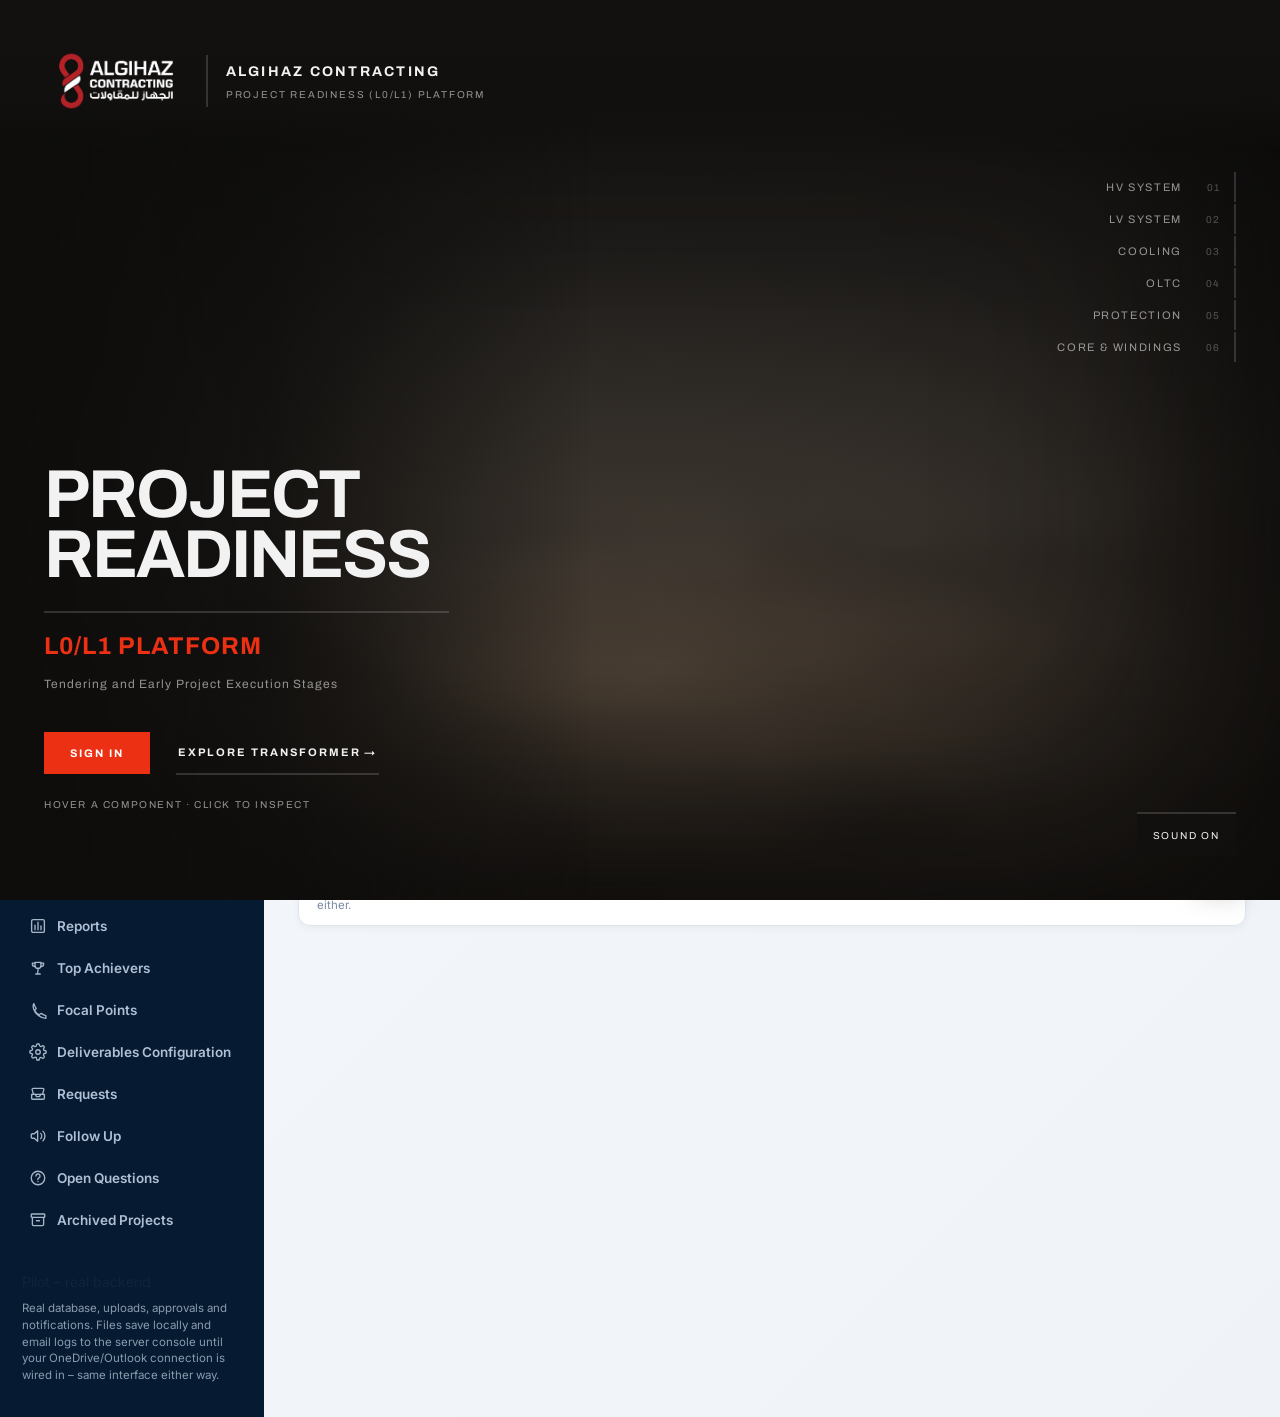
==== L0-L1-Platform/frontend/index.html @ 6db97a5a "Add L0-L1-Platform: deploy split (S3 frontend + Docker backend) and DronaHQ SSO Backend gains CORS +" ====
<!doctype html>
<html lang="en">
<head>
<meta charset="utf-8" />
<meta name="viewport" content="width=device-width, initial-scale=1" />
<title>Project Readiness (L0/L1) Platform — Pilot</title>
<!-- [Red Dark Design] Inter, per the reskin spec's typography section. -->
<link rel="preconnect" href="https://fonts.googleapis.com" />
<link rel="preconnect" href="https://fonts.gstatic.com" crossorigin />
<link href="https://fonts.googleapis.com/css2?family=Inter:wght@400;500;600;700;800&display=swap" rel="stylesheet" />
<link rel="stylesheet" href="static/styles.css" />
<!-- HV Transformer Landing + Sign-In -- ported from
     design_handoff_hv_transformer_signin/. three.js vendored locally
     (see plan snug-moseying-lemon.md) rather than hitting unpkg.com; the
     bare "three" specifier stays in the import map even though it's
     local, since OrbitControls.js itself imports from 'three'. -->
<link rel="stylesheet" href="static/css/landing.css" />
<link rel="preload" as="image" href="static/img/landing/desert-bg.png" />
<!-- landing.js's <script type="module"> sits at the end of <body>, and its
     `import ... from './three.core.js'` inside three.module.js is only
     discoverable once the browser has already fetched+parsed that file --
     without these hints the three fetches happen as a sequential 3-deep
     waterfall (landing.js -> three.module.js -> three.core.js) instead of
     starting together, adding real delay before the scene can build. -->
<link rel="modulepreload" href="static/js/vendor/three.module.js" />
<link rel="modulepreload" href="static/js/vendor/three.core.js" />
<link rel="modulepreload" href="static/js/vendor/OrbitControls.js" />
<script type="importmap">
{ "imports": {
    "three": "static/js/vendor/three.module.js",
    "three/addons/controls/OrbitControls.js": "static/js/vendor/OrbitControls.js"
} }
</script>
</head>
<body>

<!-- ================================================================
     HV Transformer Landing + Sign-In reveal
     Ported at pixel-accurate fidelity from design_handoff_hv_transformer_
     signin/source/HV Transformer Landing v5.dc.html -- layout kept as
     inline styles exactly as authored (its own porting note: "style-
     hover=/style-focus= are :hover/:focus rules; move them into
     styles.css [landing.css, here]. Everything else is ordinary HTML
     attributes and inline styles."). Sits on top of the app the whole
     time it's mounted -- .shell boots normally underneath, unseen, so
     by the time sign-in is submitted it's already fully ready (see
     static/js/landing.js's mount()/onSubmit).
     ================================================================ -->
<div id="hvLanding">
  <div style="position:absolute;top:0;left:0;width:100%;height:100dvh;z-index:0;overflow:hidden;">
    <div id="hvSceneWrap" style="position:absolute;inset:0;overflow:hidden;pointer-events:none;will-change:transform;">
      <div style="position:absolute;inset:-7%;background-image:url('static/img/landing/desert-bg.png');background-size:cover;background-position:center 58%;filter:blur(18px) saturate(0.45) brightness(0.34);"></div>
      <div style="position:absolute;inset:0;background:radial-gradient(115% 78% at 52% 74%, rgba(74,64,53,0.5) 0%, rgba(26,24,22,0.9) 58%, rgba(15,14,13,1) 100%);"></div>
      <div style="position:absolute;left:50%;top:58%;width:76%;height:38%;transform:translateX(-50%);background:radial-gradient(ellipse at center, rgba(140,120,94,0.2) 0%, rgba(140,120,94,0) 68%);"></div>
      <div style="position:absolute;inset:0;box-shadow:inset 0 0 220px 90px rgba(10,9,8,0.85);"></div>
    </div>
    <canvas id="hvCanvas" style="position:absolute;inset:0;width:100%;height:100%;display:block;cursor:default;"></canvas>
    <canvas id="hvDustCanvas" style="position:absolute;inset:0;width:100%;height:100%;pointer-events:none;display:block;"></canvas>
  </div>

  <div style="position:fixed;top:0;left:0;right:0;height:calc(var(--edge) + var(--logo-h) + 34px);z-index:5;pointer-events:none;background:linear-gradient(180deg,#121110 0%,rgba(18,17,16,0.94) 62%,rgba(18,17,16,0) 100%);"></div>

  <div style="position:fixed;top:var(--edge);left:var(--edge);z-index:6;display:flex;align-items:center;gap:18px;pointer-events:none;">
    <img src="static/img/landing/algihaz-logo-dark.png" alt="ALGIHAZ CONTRACTING" style="height:var(--logo-h);width:auto;display:block;" />
    <div style="width:2px;height:52px;background:var(--rule);"></div>
    <div>
      <div style="font-family:var(--font-heading);font-weight:700;font-size:14px;letter-spacing:0.16em;color:var(--ink);">ALGIHAZ CONTRACTING</div>
      <div style="font-size:10px;letter-spacing:0.18em;color:var(--ink-dim);margin-top:5px;">PROJECT READINESS (L0/L1) PLATFORM</div>
    </div>
  </div>

  <div id="hvNavV" style="position:absolute;right:var(--edge);top:calc(var(--edge) + 128px);z-index:4;display:var(--nav-v);flex-direction:column;gap:2px;transition:opacity 0.4s ease;">
    <button type="button" class="hv-nav-group hv-nav-v-btn" data-hv-group="hv" data-hv-key="bushingHV2" style="display:grid;grid-template-columns:1fr 26px;align-items:center;gap:12px;background:none;border:0;border-right:2px solid var(--rule);padding:9px 14px;cursor:pointer;text-align:right;font-family:var(--font-body);"><span style="font-size:11px;letter-spacing:0.15em;color:var(--ink-dim);white-space:nowrap;">HV SYSTEM</span><span style="font-size:10px;letter-spacing:0.1em;color:var(--ink-faint);">01</span></button>
    <button type="button" class="hv-nav-group hv-nav-v-btn" data-hv-group="lv" data-hv-key="bushingLV2" style="display:grid;grid-template-columns:1fr 26px;align-items:center;gap:12px;background:none;border:0;border-right:2px solid var(--rule);padding:9px 14px;cursor:pointer;text-align:right;font-family:var(--font-body);"><span style="font-size:11px;letter-spacing:0.15em;color:var(--ink-dim);white-space:nowrap;">LV SYSTEM</span><span style="font-size:10px;letter-spacing:0.1em;color:var(--ink-faint);">02</span></button>
    <button type="button" class="hv-nav-group hv-nav-v-btn" data-hv-group="cooling" data-hv-key="radiatorBankR" style="display:grid;grid-template-columns:1fr 26px;align-items:center;gap:12px;background:none;border:0;border-right:2px solid var(--rule);padding:9px 14px;cursor:pointer;text-align:right;font-family:var(--font-body);"><span style="font-size:11px;letter-spacing:0.15em;color:var(--ink-dim);white-space:nowrap;">COOLING</span><span style="font-size:10px;letter-spacing:0.1em;color:var(--ink-faint);">03</span></button>
    <button type="button" class="hv-nav-group hv-nav-v-btn" data-hv-group="oltc" data-hv-key="onLoadTapChanger" style="display:grid;grid-template-columns:1fr 26px;align-items:center;gap:12px;background:none;border:0;border-right:2px solid var(--rule);padding:9px 14px;cursor:pointer;text-align:right;font-family:var(--font-body);"><span style="font-size:11px;letter-spacing:0.15em;color:var(--ink-dim);white-space:nowrap;">OLTC</span><span style="font-size:10px;letter-spacing:0.1em;color:var(--ink-faint);">04</span></button>
    <button type="button" class="hv-nav-group hv-nav-v-btn" data-hv-group="protection" data-hv-key="conservatorAssembly" style="display:grid;grid-template-columns:1fr 26px;align-items:center;gap:12px;background:none;border:0;border-right:2px solid var(--rule);padding:9px 14px;cursor:pointer;text-align:right;font-family:var(--font-body);"><span style="font-size:11px;letter-spacing:0.15em;color:var(--ink-dim);white-space:nowrap;">PROTECTION</span><span style="font-size:10px;letter-spacing:0.1em;color:var(--ink-faint);">05</span></button>
    <button type="button" class="hv-nav-group hv-nav-v-btn" data-hv-group="core" data-hv-key="coreAndWindings" style="display:grid;grid-template-columns:1fr 26px;align-items:center;gap:12px;background:none;border:0;border-right:2px solid var(--rule);padding:9px 14px;cursor:pointer;text-align:right;font-family:var(--font-body);"><span style="font-size:11px;letter-spacing:0.15em;color:var(--ink-dim);white-space:nowrap;">CORE &amp; WINDINGS</span><span style="font-size:10px;letter-spacing:0.1em;color:var(--ink-faint);">06</span></button>
  </div>

  <div id="hvNavH" style="position:absolute;left:0;right:0;top:calc(100dvh - var(--rail-off));z-index:4;display:var(--nav-h);gap:2px;overflow-x:auto;transition:opacity 0.4s ease;padding:10px 12px calc(10px + env(safe-area-inset-bottom));background:linear-gradient(180deg,rgba(18,17,16,0) 0%,rgba(18,17,16,0.92) 60%);">
    <button type="button" class="hv-nav-group" data-hv-group="hv" data-hv-key="bushingHV2" style="flex:0 0 auto;background:none;border:0;border-bottom:2px solid var(--rule);padding:var(--rail-pad);min-height:44px;cursor:pointer;font-family:var(--font-body);font-size:11px;letter-spacing:0.14em;color:var(--ink-dim);white-space:nowrap;">HV SYSTEM</button>
    <button type="button" class="hv-nav-group" data-hv-group="lv" data-hv-key="bushingLV2" style="flex:0 0 auto;background:none;border:0;border-bottom:2px solid var(--rule);padding:var(--rail-pad);min-height:44px;cursor:pointer;font-family:var(--font-body);font-size:11px;letter-spacing:0.14em;color:var(--ink-dim);white-space:nowrap;">LV SYSTEM</button>
    <button type="button" class="hv-nav-group" data-hv-group="cooling" data-hv-key="radiatorBankR" style="flex:0 0 auto;background:none;border:0;border-bottom:2px solid var(--rule);padding:var(--rail-pad);min-height:44px;cursor:pointer;font-family:var(--font-body);font-size:11px;letter-spacing:0.14em;color:var(--ink-dim);white-space:nowrap;">COOLING</button>
    <button type="button" class="hv-nav-group" data-hv-group="oltc" data-hv-key="onLoadTapChanger" style="flex:0 0 auto;background:none;border:0;border-bottom:2px solid var(--rule);padding:var(--rail-pad);min-height:44px;cursor:pointer;font-family:var(--font-body);font-size:11px;letter-spacing:0.14em;color:var(--ink-dim);white-space:nowrap;">OLTC</button>
    <button type="button" class="hv-nav-group" data-hv-group="protection" data-hv-key="conservatorAssembly" style="flex:0 0 auto;background:none;border:0;border-bottom:2px solid var(--rule);padding:var(--rail-pad);min-height:44px;cursor:pointer;font-family:var(--font-body);font-size:11px;letter-spacing:0.14em;color:var(--ink-dim);white-space:nowrap;">PROTECTION</button>
    <button type="button" class="hv-nav-group" data-hv-group="core" data-hv-key="coreAndWindings" style="flex:0 0 auto;background:none;border:0;border-bottom:2px solid var(--rule);padding:var(--rail-pad);min-height:44px;cursor:pointer;font-family:var(--font-body);font-size:11px;letter-spacing:0.14em;color:var(--ink-dim);white-space:nowrap;">CORE &amp; WINDINGS</button>
  </div>

  <div id="hvLabel" style="position:fixed;top:0;left:0;z-index:8;pointer-events:none;opacity:0;transition:opacity 0.16s ease;background:rgba(18,17,16,0.9);border-left:2px solid #ec3013;padding:8px 12px;white-space:nowrap;">
    <div id="hvLabelText" style="font-family:var(--font-heading);font-weight:700;font-size:11px;letter-spacing:0.12em;color:var(--ink);">PART</div>
    <div id="hvLabelCat" style="font-size:9px;letter-spacing:0.18em;color:var(--ink-faint);margin-top:3px;">SYSTEM</div>
  </div>

  <div id="hvControls" style="position:fixed;bottom:var(--controls-bottom);left:50%;transform:translateX(-50%);z-index:7;display:flex;gap:2px;opacity:0;transition:opacity 0.4s ease;pointer-events:none;">
    <button type="button" id="hvExplodeBtn" class="hv-ctrl-btn" style="background:rgba(18,17,16,0.86);border:0;border-top:2px solid var(--rule);color:var(--ink-dim);padding:12px 20px;font-family:var(--font-body);font-size:10px;letter-spacing:0.18em;cursor:pointer;">EXPLODE</button>
    <button type="button" id="hvInsideBtn" class="hv-ctrl-btn" style="background:rgba(18,17,16,0.86);border:0;border-top:2px solid var(--rule);color:var(--ink-dim);padding:12px 20px;font-family:var(--font-body);font-size:10px;letter-spacing:0.18em;cursor:pointer;">INSIDE</button>
    <button type="button" id="hvResetBtn" class="hv-ctrl-btn" style="background:rgba(18,17,16,0.86);border:0;border-top:2px solid var(--rule);color:var(--ink-dim);padding:12px 20px;font-family:var(--font-body);font-size:10px;letter-spacing:0.18em;cursor:pointer;">RESET VIEW</button>
    <button type="button" id="hvExitExplore" class="hv-cta-fill" style="background:#ec3013;border:0;color:#ffffff;padding:12px 20px;font-family:var(--font-body);font-weight:700;font-size:10px;letter-spacing:0.18em;cursor:pointer;">EXIT EXPLORE ✕</button>
  </div>

  <button type="button" id="hvSoundBtn" class="hv-ctrl-btn" style="position:fixed;bottom:var(--sound-bottom);right:var(--edge);z-index:7;background:rgba(18,17,16,0.86);border:0;border-top:2px solid var(--rule);color:var(--ink);padding:var(--sound-pad);min-height:44px;font-family:var(--font-body);font-size:10px;letter-spacing:0.18em;cursor:pointer;">SOUND ON</button>

  <div id="hvSections" style="position:relative;z-index:2;transition:opacity 0.5s ease;">
  <section style="position:relative;z-index:2;min-height:100dvh;box-sizing:border-box;padding:calc(var(--edge) * 2) var(--edge) var(--hero-pb);display:flex;flex-direction:column;justify-content:flex-end;pointer-events:none;">
    <div style="position:absolute;left:0;top:0;bottom:0;width:var(--scrim-w);z-index:0;pointer-events:none;background:linear-gradient(90deg,rgba(14,13,12,0.9) 0%,rgba(14,13,12,0.78) 46%,rgba(14,13,12,0) 100%);"></div>
    <div style="position:relative;z-index:1;max-width:var(--col-w);pointer-events:auto;animation:hvFadeUp 1.2s cubic-bezier(0.2,0.8,0.2,1) 0.2s both;">
      <div style="font-family:var(--font-heading);font-weight:700;font-size:var(--stage-num);line-height:0.88;letter-spacing:-0.03em;color:var(--ink);">PROJECT<br />READINESS</div>
      <!-- [Title/subtitle balance] follow-up: this had no width of its own,
           so it always spanned the full title column (~493px at desktop)
           regardless of --stage-num -- looked right against the old
           124px title, oversized next to the smaller one. Tied to
           --stage-num via calc() instead, sized to end flush with
           "READINESS" (the wider of the two stacked words -- measured
           443px of Archivo bold at a 74.2px computed --stage-num, a
           5.97x ratio that holds at any size since it's the same
           text/font just scaling) so it reads as underlining the title
           itself rather than an arbitrary short dash. -->
      <div style="height:2px;width:calc(var(--stage-num) * 5.97);background:var(--rule);margin:26px 0 18px;"></div>
      <div style="font-family:var(--font-heading);font-weight:700;font-size:var(--stage-sub);line-height:1.25;letter-spacing:0.04em;color:#ec3013;">L0/L1 PLATFORM</div>
      <div style="font-size:12px;letter-spacing:0.08em;color:var(--ink-dim);margin-top:14px;">Tendering and Early Project Execution Stages</div>
      <div style="display:flex;flex-wrap:wrap;gap:26px;align-items:center;margin-top:38px;">
        <button type="button" id="hvHeroSignIn" class="hv-cta-fill" style="background:#ec3013;border:0;color:#ffffff;padding:15px 26px;font-family:var(--font-heading);font-weight:700;font-size:11px;letter-spacing:0.18em;text-align:left;white-space:nowrap;cursor:pointer;">SIGN IN</button>
        <button type="button" id="hvExploreBtn" class="hv-explore-cta" style="background:none;border:0;border-bottom:2px solid var(--rule);color:var(--ink);padding:15px 2px;font-family:var(--font-heading);font-weight:700;font-size:11px;letter-spacing:0.18em;white-space:nowrap;cursor:pointer;">EXPLORE TRANSFORMER →</button>
      </div>
      <div style="font-size:10px;letter-spacing:0.16em;color:var(--ink-dim);margin-top:22px;">HOVER A COMPONENT · CLICK TO INSPECT</div>
    </div>
  </section>
  </div>

  <div id="hvExploreOverlay" hidden style="position:fixed;inset:0;z-index:5;pointer-events:none;animation:hvFadeIn 0.9s ease both;">
    <div style="position:absolute;left:var(--edge);bottom:var(--hint-bottom);display:grid;gap:7px;">
      <div id="hvHintRotate" style="font-size:10px;letter-spacing:0.2em;color:var(--ink-dim);">DRAG TO ROTATE</div>
      <div id="hvHintZoom" style="font-size:10px;letter-spacing:0.2em;color:var(--ink-dim);">SCROLL TO ZOOM</div>
      <div id="hvHintPick" style="font-size:10px;letter-spacing:0.2em;color:var(--ink-dim);">CLICK A COMPONENT TO INSPECT</div>
    </div>
  </div>

  <!-- [hidden]-vs-own-display: display:flex was inline here (matching the
       source, which never needed a hidden-attribute toggle since it was
       conditionally MOUNTED instead) -- an inline style always beats the
       [hidden] UA rule regardless of specificity, so toggling .hidden
       from JS did nothing visually. Moved the flex display into
       landing.css as a real #hvSignin[hidden]-aware rule, same fix
       pattern already used elsewhere in this app (.xh-clearbar[hidden]
       etc.) -- see landing.css. -->
  <div id="hvSignin" hidden style="position:fixed;inset:0;z-index:12;background:rgba(12,11,10,0.5);align-items:center;justify-content:center;padding:var(--edge);box-sizing:border-box;animation:hvFadeIn 0.9s ease both;">
    <div id="hvSigninPanel" style="width:100%;max-width:390px;background:rgba(22,21,20,0.97);border-top:2px solid #ec3013;padding:32px 30px 36px;box-sizing:border-box;animation:hvBurstIn 1.05s cubic-bezier(0.22,1,0.28,1) both;">
      <div style="display:flex;align-items:flex-start;justify-content:space-between;gap:16px;">
        <img src="static/img/landing/algihaz-logo-dark.png" alt="ALGIHAZ CONTRACTING" style="height:40px;width:auto;display:block;" />
        <button type="button" id="hvSigninClose" class="hv-close-btn" aria-label="Close sign in" style="background:none;border:0;color:var(--ink-faint);font-size:17px;line-height:1;cursor:pointer;padding:0;min-width:44px;min-height:44px;margin:-10px -12px -10px 0;display:flex;align-items:center;justify-content:flex-end;">✕</button>
      </div>
      <div style="font-family:var(--font-heading);font-weight:700;font-size:20px;color:var(--ink);margin-top:26px;">Welcome</div>
      <div style="font-size:11px;letter-spacing:0.14em;color:var(--ink-faint);margin-top:7px;">PROJECT READINESS (L0/L1) PLATFORM</div>
      <!-- Item [SSO handoff]: access is now gated upstream by Algihaz's own
           SSO apps dashboard -- reaching this page at all already means
           that check passed, so there's no email/password to collect here
           anymore (see backend/routers/auth.py's own docstring for the
           credential-check era this replaced). This is deliberately still
           a real "confirm and proceed" step, not an auto-skip straight past
           the overlay, so the reveal animation/beat stays consistent with
           every other entry point into the app. -->
      <div id="hvSigninForm" style="display:grid;gap:20px;margin-top:26px;">
        <p style="font-size:13px;line-height:1.6;color:var(--ink-dim);margin:0;">
          You're signed in through Algihaz SSO. No separate password needed here &#8212; just continue into the platform.
        </p>
        <button type="button" id="hvSigninSubmit" class="hv-cta-fill" style="background:#ec3013;border:0;color:#ffffff;padding:15px 20px;font-family:var(--font-heading);font-weight:700;font-size:11px;letter-spacing:0.18em;cursor:pointer;text-align:left;">ENTER THE PLATFORM &#8594;</button>
      </div>
    </div>
  </div>

  <div id="hvSpecPanel" hidden style="position:fixed;width:var(--panel-w);right:var(--panel-right);left:var(--panel-left);top:var(--panel-top);bottom:var(--panel-bottom);transform:translateY(var(--panel-ty));z-index:9;box-sizing:border-box;background:rgba(20,19,18,0.93);border-top:2px solid #ec3013;padding:26px 26px 30px;animation:var(--panel-anim);">
    <div style="display:flex;align-items:flex-start;justify-content:space-between;gap:16px;">
      <div id="hvSpecCategory" style="font-size:10px;letter-spacing:0.22em;color:#ec3013;"></div>
      <button type="button" id="hvSpecClose" class="hv-close-btn" aria-label="Close details" style="background:none;border:0;color:var(--ink-faint);font-size:16px;line-height:1;cursor:pointer;padding:0;min-width:44px;min-height:44px;margin:-12px -12px -12px 0;display:flex;align-items:center;justify-content:flex-end;">✕</button>
    </div>
    <div id="hvSpecTitle" style="font-family:var(--font-heading);font-weight:700;font-size:26px;line-height:1.1;letter-spacing:-0.01em;color:var(--ink);margin-top:14px;"></div>
    <div id="hvSpecDesc" style="font-size:12px;line-height:1.75;color:var(--ink-dim);margin-top:14px;"></div>
    <div id="hvSpecSpecs" style="display:grid;gap:2px;margin-top:22px;"></div>
  </div>
</div>

<div class="shell">
  <!-- Item 154: mobile nav toggle + its backdrop. Hidden entirely on wide
       viewports via CSS; on narrow ones the rail becomes an off-canvas
       drawer these two control. -->
  <button class="rail-toggle" id="railToggle" aria-label="Open menu">&#9776;</button>
  <div class="rail-backdrop" id="railBackdrop"></div>
  <aside class="rail" id="rail">
    <div class="brand">
      <!-- [Red Dark Design] white-text variant for the navy sidebar --
           original logo.png (dark text) is untouched, this is additive. -->
      <div class="brand-badge"><img src="static/img/logo-white.png" alt="Algihaz Contracting" /></div>
    </div>

    <div class="nav-group-label">Workspace</div>
    <nav class="nav">
      <button class="nav-item" data-view="journey"><span class="ic">&#128337;</span> Discover L0/L1</button>
      <button class="nav-item active" data-view="dashboard"><span class="ic">&#9673;</span> Dashboard</button>
      <button class="nav-item" id="l0NavItem" data-view="l0"><span class="ic">&#128196;</span> L0 Tenders <span class="nav-badge" id="l0Badge"></span></button>
      <button class="nav-item" id="l1NavItem" data-view="l1"><span class="ic">&#128274;</span> L1 Projects <span class="nav-badge" id="l1Badge"></span></button>
      <button class="nav-item" data-view="gantt"><span class="ic">&#128198;</span> Timeline</button>
      <button class="nav-item" id="assignedNavItem" data-view="assigned"><span class="ic">&#128203;</span> Assigned Deliverables <span class="nav-badge" id="assignedBadge"></span></button>
      <button class="nav-item" id="announcementsNavItem" data-view="announcements"><span class="ic">&#128276;</span> Announcements <span class="nav-badge" id="announcementsBadge"></span></button>
      <button class="nav-item" id="remindersNavItem" data-view="reminders"><span class="ic">&#9200;</span> Reminders <span class="nav-badge" id="remindersBadge"></span></button>
      <!-- Item 110: visible to Admins always, and to a Bid Manager acting
           as themselves (their own email entered) -- scoped server-side
           to just their own tenders in that case, so it lives in the main
           nav rather than the admin-only group. -->
      <button class="nav-item" id="bmTriageNavItem" data-view="bmtriage"><span class="ic">&#9989;</span> BM Triage Status <span class="nav-badge" id="bmTriageBadge"></span></button>
      <button class="nav-item" data-view="performance"><span class="ic">&#128200;</span> Performance</button>
      <button class="nav-item" data-view="deliverableformulas"><span class="ic">&#128220;</span> Deliverables Catalog</button>
      <!-- Item 12: same data as the admin Master PO Report, read-only for
           every role here. -->
      <button class="nav-item" data-view="masterpo"><span class="ic">&#129534;</span> Master POs List</button>
      <!-- Item [nav icon collisions]: was the same clipboard as Assigned
           Deliverables and admin Requests below -- three different pages
           sharing one icon made the rail unscannable by icon alone.
           Outbox tray: things I sent out, tracking their status. -->
      <button class="nav-item" data-view="myrequests"><span class="ic">&#128228;</span> My Requests</button>
      <button class="nav-item" data-view="support"><span class="ic">&#128172;</span> Q/A - Ask the Team</button>
    </nav>

    <div class="nav-group-label" id="adminGroupLabel">Admin</div>
    <nav class="nav" id="adminNav">
      <button class="nav-item" data-view="create"><span class="ic">&#10133;</span> Create L0 / L1</button>
      <button class="nav-item" data-view="reports"><span class="ic">&#128202;</span> Reports</button>
      <button class="nav-item" data-view="scores"><span class="ic">&#127942;</span> Top Achievers</button>
      <button class="nav-item" data-view="focalpoints"><span class="ic">&#128222;</span> Focal Points</button>
      <button class="nav-item" data-view="deliverablesconfig"><span class="ic">&#9881;</span> Deliverables Configuration</button>
      <!-- Item [nav icon collisions]: was the same clipboard as Assigned
           Deliverables and My Requests above. Inbox tray: this is the
           admin-side queue of things coming IN to decide on. -->
      <button class="nav-item" id="requestsNavItem" data-view="requests"><span class="ic">&#128229;</span> Requests <span class="nav-badge" id="requestsBadge"></span></button>
      <!-- Was the same bell as Announcements above -- Follow Up is the
           admin bulk-reminder tool, not the notification feed itself, so
           a megaphone (broadcasting a nudge to many people) fits better
           than reusing the bell. -->
      <button class="nav-item" id="followupNavItem" data-view="followup"><span class="ic">&#128227;</span> Follow Up</button>
      <!-- Item 151: every Ask the Team thread, in one dedicated admin view --
           the asker-facing "Ask a Question" tab keeps its own My Requests
           list, but replying/resolving as an admin now lives here instead. -->
      <button class="nav-item" id="ticketsNavItem" data-view="tickets"><span class="ic">&#127915;</span> Open Questions <span class="nav-badge" id="ticketsBadge"></span></button>
      <button class="nav-item" data-view="archivedprojects"><span class="ic">&#128230;</span> Archived Projects</button>
    </nav>

    <div class="rail-foot">
      <span class="concept-tag"><span class="dot"></span> Pilot &#8211; real backend</span>
      <p class="rail-note">Real database, uploads, approvals and notifications. Files save locally and email logs to the server console until your OneDrive/Outlook connection is wired in &#8211; same interface either way.</p>
    </div>
  </aside>

  <div class="main">
    <div class="topbar">
      <!-- Item [app title move]: the app's own name used to sit stacked
           under the logo image inside the narrow sidebar at ~11px text --
           now it's a big, persistent masthead in the sticky topbar, right
           next to the logo, on every page. -->
      <div class="topbar-title">
        <b>PROJECT READINESS (L0/L1) PLATFORM</b>
        <span>Tendering and Early Project Execution Stages</span>
      </div>
      <div class="search-wrap">
        <span class="sic">&#128269;</span>
        <input id="globalSearch" type="text" placeholder="Search by Est No or project name&#8230;" />
      </div>
      <div class="top-spacer"></div>
      <div class="top-meta">
        <span id="todayLabel"></span>
        <select class="role-select" id="roleSelect" autocomplete="off">
          <option value="Admin">Viewing as: Admin</option>
          <option value="Owner">Viewing as: Owner</option>
          <option value="SME">Viewing as: SME</option>
          <option value="Viewer">Viewing as: Viewer</option>
        </select>
        <input class="role-select" id="actingEmail" type="text" placeholder="acting as email&#8230;" style="display:none;width:190px;" />
        <!-- Item 162: a way to test as a real person with real assigned
             work, instead of guessing an email that matches nothing. -->
        <select class="role-select" id="actingEmailQuickPick" style="display:none;"><option value="">Quick pick&#8230;</option></select>
        <button class="theme-btn" id="becomeSmeBtn">Become an SME</button>
        <button class="theme-btn" id="groupInviteBtn">Add to L0-L1 Group</button>
        <!-- Item 200: dark mode is fully built and left wired up (JS listener,
             CSS tokens), just hidden from users for now per product decision --
             re-show by removing this hidden attribute, no other change needed. -->
        <button class="theme-btn" id="themeToggle" hidden>Dark mode</button>
        <div class="avatar">YH</div>
      </div>
    </div>

    <!-- DASHBOARD -->
    <section class="view" id="view-dashboard" hidden>
      <div class="view-head">
        <div>
          <div class="eyebrow">Overview</div>
          <h1>Dashboard</h1>
          <p class="sub">Click My Items below to narrow this to just what's assigned to you.</p>
        </div>
        <!-- Item [request 12]: per-viewer layout customization -- hide any
             section, reorder the KPI tiles / Top Achievers cards. Saved to
             this browser only (localStorage), same as every other
             per-viewer-only convenience in this app. -->
        <div style="display:flex;gap:8px;">
          <button class="btn" id="dashRestoreDefaultsBtn" type="button" hidden>&#8635; Restore Defaults</button>
          <button class="btn" id="dashCustomizeBtn" type="button">&#9881; Customize View</button>
        </div>
      </div>

      <div class="dash-hidden-banner" id="dashHiddenBanner" hidden></div>

      <div class="dash-focus">
        <div class="subtab-row" id="dashFocusToggle">
          <button class="chip active" data-focus="all">All</button>
          <button class="chip" data-focus="mine">My Items</button>
        </div>
      </div>

      <!-- Item [dashboard stage split]: headline numbers first, then the
           pooled Deadline/Progress status row, then two parallel columns --
           everything L0-specific stacks under the L0 card, everything
           L1-specific stacks under the L1 card. Top Achievers is the one
           exception (its scores pool both stages), so it stays a single
           shared row, right before the matrix. Every 2-column row shares
           the same .dash-row grid so card edges line up down the page. -->
      <!-- [Red Dark Design] the only new section on this branch: lifetime/
           performance KPIs, sitting above the existing active-tenders
           panels below. Everything else on this page is unchanged. -->
      <div class="dash-kpi-row" id="dashKpiRow"></div>

      <div class="stat-row" id="statRow"></div>

      <div class="dash-row dash-stage-split">
        <div class="dash-stage-col" id="stageColL0">
          <div class="card" id="digestL0Card">
            <div class="section-title stage-title-l0"><span>Latest L0 Announcements</span>
              <button class="section-view-all" type="button" data-view="announcements" data-stage="L0">View all <svg viewBox="0 0 24 24" fill="none" stroke="currentColor" stroke-width="2" stroke-linecap="round" stroke-linejoin="round"><path d="M5 12h14M13 6l6 6-6 6"/></svg></button>
            </div>
            <div id="digestL0List"></div>
          </div>
          <div class="card" id="milestonesL0Card">
            <div class="section-title stage-title-l0">Newest L0 Milestones</div>
            <div id="milestonesL0"></div>
          </div>
          <div class="card concerns-card" id="concernsL0Card">
            <!-- Item 2 (doc redline): pager sits in the header row itself,
                 same level as the title, not below the list. -->
            <div class="section-title concerns-title-row stage-title-l0">
              <span>&#9888; L0 Concerns</span>
              <div class="pager" id="concernsL0Pager"></div>
            </div>
            <ul id="concernsL0List"></ul>
          </div>
          <div class="card" id="topDeptsL0Card">
            <div class="section-title stage-title-l0">Top L0 Departments</div>
            <div id="topDeptsL0"></div>
          </div>
        </div>
        <div class="dash-stage-col" id="stageColL1">
          <div class="card" id="digestL1Card">
            <div class="section-title stage-title-l1"><span>Latest L1 Announcements</span>
              <button class="section-view-all" type="button" data-view="announcements" data-stage="L1">View all <svg viewBox="0 0 24 24" fill="none" stroke="currentColor" stroke-width="2" stroke-linecap="round" stroke-linejoin="round"><path d="M5 12h14M13 6l6 6-6 6"/></svg></button>
            </div>
            <div id="digestL1List"></div>
          </div>
          <div class="card" id="milestonesL1Card">
            <div class="section-title stage-title-l1">Newest L1 Milestones</div>
            <div id="milestonesL1"></div>
          </div>
          <div class="card concerns-card" id="concernsL1Card">
            <div class="section-title concerns-title-row stage-title-l1">
              <span>&#9888; L1 Concerns</span>
              <div class="pager" id="concernsL1Pager"></div>
            </div>
            <ul id="concernsL1List"></ul>
          </div>
          <div class="card" id="topDeptsL1Card">
            <div class="section-title stage-title-l1">Top L1 Departments</div>
            <div id="topDeptsL1"></div>
          </div>
        </div>
      </div>

      <!-- Item 5: dropped the .card-pad wrapper (22px/24px) that used to
           sit on top of .achiever-row's own padding, stacking with it to
           read as too much space above row 1/below the last row and too
           much on the right of the score -- Top Departments above (no
           such wrapper) doesn't have this. .achievers-row .achiever-row
           below now carries the only padding, tuned to match
           .top-dept-row's own so the score column lines up. -->
      <!-- Item 5 follow-up: the score title ("On-Time Approval Rate" /
           "Average Response Time") moved up here, once, instead of
           repeating on every row -- same .section-title flex row every
           other card's header already uses for a right-aligned extra
           (see .section-title-view-all-row), so it costs nothing new. -->
      <div class="dash-row achievers-row" id="achieversRow">
        <div class="card" id="achieversOwnersCard">
          <div class="section-title">Top Achievers &#8211; Owners <span class="section-title-sub">On-Time Approval Rate</span></div>
          <div id="topOwners" class="achiever-list"></div>
        </div>
        <div class="card" id="achieversSmesCard">
          <div class="section-title">Top Achievers &#8211; SME <span class="section-title-sub">Average Response Time</span></div>
          <div id="topSmes" class="achiever-list"></div>
        </div>
      </div>

      <div class="card table-card matrix-card" id="matrixCard">
        <div class="section-title">
          <span>Deliverables Matrix <span class="cnt">active projects &times; deliverables, live</span></span>
          <div class="matrix-toggle">
            <button class="chip active" data-stage="L0">L0 Tenders</button>
            <button class="chip" data-stage="L1">L1 Projects</button>
          </div>
        </div>
        <!-- Item 31: header-inline filter, live as you type -- the matrix
             itself keeps its own scroll (.matrix-wrap), the one deliberate
             exception to the no-horizontal-scroll rule (item 9). -->
        <!-- [Matrix filter spacing]: was margin:0 18px 10px -- zero top
             margin sat these two fields flush against .section-title's own
             border-bottom (styles.css:1489), reading as touching/cramped
             against it. 14px matches the section-title's own vertical
             padding for consistent rhythm. -->
        <div style="display:flex;gap:10px;margin:14px 18px 10px;flex-wrap:wrap;">
          <div class="search-wrap" style="flex:2;min-width:220px;">
            <span class="sic">&#128269;</span>
            <input id="matrixSearch" type="text" placeholder="Filter by item number or deliverable name&#8230;" />
          </div>
          <div class="search-wrap" style="flex:1;min-width:150px;">
            <span class="sic">&#128269;</span>
            <input id="matrixEstFilter" type="text" placeholder="Filter by Est No&#8230;" />
          </div>
        </div>
        <div class="matrix-legend">
          <span class="lg"><span class="sw" style="background:var(--ink-300)"></span> Not Due</span>
          <span class="lg"><span class="sw" style="background:var(--crit)"></span> Due</span>
          <span class="lg"><span class="sw" style="background:var(--good)"></span> Completed</span>
        </div>
        <p class="sub matrix-note">Only shows deliverables currently turned on for Performance tracking (Manage Tracking, on the Performance tab) &#8212; an item switched off there won't appear here either.</p>
        <div class="matrix-wrap" id="matrixWrap"></div>
      </div>

    </section>

    <!-- ASSIGNED DELIVERABLES -->
    <section class="view" id="view-assigned" hidden>
      <div class="view-head">
        <div>
          <div class="eyebrow">My Work</div>
          <h1>Assigned Deliverables</h1>
          <p class="sub">Every deliverable across every project, in one queue.</p>
        </div>
        <button class="btn" id="assignedExportBtn" type="button">&#11015;&#65039; Export</button>
      </div>
      <!-- Item [pill chip fix]: this used to be a .subtab-row (the
           underline-tab style used for Ask a Question/Knowledge Base), which
           reset chips to border-radius:0 -- the L0/L1 identity gradient then
           rendered as a squared block instead of a rounded pill. .filter-chips
           gives it the same rounded pill treatment as the Deadline/Progress
           chip rows right below it. -->
      <div class="filter-chips" id="assignedStageToggle">
        <button class="chip active" data-stage="">All</button>
        <button class="chip" data-stage="L0">L0 Tenders</button>
        <button class="chip" data-stage="L1">L1 Projects</button>
      </div>
      <!-- Item 3: clickable segmented bars (same pattern as the Performance
           tab's own summary cards) instead of plain filter pills -- each
           bar is its own row, filtering the list below the instant a
           segment/legend item is clicked. -->
      <div class="card assigned-bar-card">
        <div class="assigned-bar-label">Deadline Status</div>
        <div class="assigned-filter-bar" id="assignedDeadlineBar"></div>
      </div>
      <div class="card assigned-bar-card">
        <div class="assigned-bar-label">Progress Status</div>
        <div class="assigned-filter-bar" id="assignedProgressBar"></div>
      </div>
      <!-- Items 4/36: Est No. filter + Sort By dropdown replaced with the
           same Excel-style header sort/filter every other table in the app
           uses (installExcelHeader on assignedTableHead, see loadAssigned
           in app.js) -- click a column label to sort, its funnel icon for
           a multi-select filter. The header row is static markup so the
           controller (and its sort/filter state) survives every re-render;
           only the body rows under it get rebuilt on each load. -->
      <div class="card">
        <div class="aqt" id="assignedTable">
          <div class="aqt-row aqt-head" id="assignedTableHead">
            <div class="aqt-cell">Est No.</div>
            <div class="aqt-cell">Deliverable</div>
            <div class="aqt-cell">Department</div>
            <div class="aqt-cell aqt-focal">Focal Point</div>
            <div class="aqt-cell">Deadline</div>
            <div class="aqt-cell">Progress</div>
            <div class="aqt-cell">Due Date</div>
            <div class="aqt-cell">Actions</div>
          </div>
          <div id="assignedList"></div>
        </div>
        <!-- Item [Assigned Deliverables pager]: the full cross-project
             queue can run into the hundreds of rows -- paginated
             (renderPager, 10/page) same as every other long list in the
             app, instead of rendering the entire filtered set at once. -->
        <div class="pager" id="assignedListPager"></div>
      </div>
    </section>

    <!-- ANNOUNCEMENTS -->
    <section class="view" id="view-announcements" hidden>
      <div class="view-head">
        <div>
          <div class="eyebrow">Notifications</div>
          <h1>Announcements</h1>
          <p class="sub">Every announcement and targeted notification the platform has sent, automatically, from a single event stream.</p>
        </div>
      </div>
      <!-- [queued: Announcements stage filter] the Dashboard's "View all"
           links under Latest L0/L1 Announcements used to land here
           unscoped -- same .filter-chips pattern Assigned Deliverables'
           L0/L1 toggle already uses, so those links (and this page on its
           own) can actually narrow to one stage. -->
      <div class="filter-chips" id="annStageToggle">
        <button class="chip active" data-stage="">All</button>
        <button class="chip" data-stage="L0">L0 Tenders</button>
        <button class="chip" data-stage="L1">L1 Projects</button>
      </div>
      <!-- Item 153/165: Type filter options are built dynamically by app.js
           (buildAnnouncementFilterUI) from ANN_TYPE_META, scoped to the
           current acting role -- a Viewer never sees Owner/SME-only
           announcement types as filter choices they can never actually see.
           (Item 5: the color-swatch legend that used to sit above this row
           was removed -- the Type dropdown covers the same ground.) -->
      <div class="gantt-filter-row">
        <select id="annTypeFilter">
          <option value="">All Types</option>
        </select>
        <!-- Item 4: styled as one connected range control instead of two
             separate boxes -- still filters live as either end changes. -->
        <div class="date-range">
          <input type="date" id="annFromDate" title="From date" />
          <span class="date-range-sep">&#8594;</span>
          <input type="date" id="annToDate" title="To date" />
        </div>
        <button class="btn" id="annClearFilters">Clear</button>
      </div>
      <div class="card table-card"><div id="announcementsList"></div></div>
    </section>

    <!-- REMINDERS -->
    <section class="view" id="view-reminders" hidden>
      <div class="view-head">
        <div>
          <div class="eyebrow">Notifications</div>
          <h1>Reminders</h1>
          <p class="sub">Due-soon and overdue nudges, Send Reminder, BM Triage nudges, and Followed Item updates &#8211; kept separate from general program news.</p>
        </div>
      </div>
      <div class="gantt-filter-row">
        <div class="date-range">
          <input type="date" id="remFromDate" title="From date" />
          <span class="date-range-sep">&#8594;</span>
          <input type="date" id="remToDate" title="To date" />
        </div>
        <button class="btn" id="remClearFilters">Clear</button>
      </div>
      <div class="card table-card"><div id="remindersList"></div></div>
    </section>

    <!-- L0 TABLE -->
    <section class="view" id="view-l0" hidden>
      <div class="view-head">
        <div>
          <div class="eyebrow">Tendering Stage</div>
          <h1>L0 Tenders</h1>
          <p class="sub">Every tender currently in bid preparation, in one list.</p>
        </div>
        <!-- Item 4: filters live in the header now, filtering the list as
             you type -- no separate filter box below. -->
        <div style="display:flex;gap:10px;align-items:center;">
          <div class="search-wrap">
            <span class="sic">&#128269;</span>
            <input id="l0Search" type="text" placeholder="Filter by Est No, name, RFX, region, scope, Bid Manager&#8230;" />
          </div>
          <button class="btn" id="l0ExportBtn" type="button">&#11015;&#65039; Export</button>
          <!-- Item 18: column widths/visibility, user-customizable. -->
          <button class="btn" id="l0ColCustomBtn" type="button">&#9881;&#65039; Columns</button>
        </div>
      </div>
      <div class="card table-card" id="l0ListCard">
        <div class="table-scroll">
          <!-- [L0 column rebalance]: original column order kept (RFX/Region
               stay between Tender and Scope) -- only the widths changed.
               table-layout:fixed was giving every column an equal 1/8
               share regardless of content, which read as Status being
               "very wide" (short text, lots of dead space) while Tender's
               long names wrapped onto 2-3 lines; RFX/Region narrowed and
               Status trimmed, Tender gets the difference. colgroup widths
               must stay in this same order -- _renderProjectsTable's L0
               branch (app.js) and _projectsXh's L0 columns[] both mirror
               it. -->
          <table class="data" id="l0Table">
            <colgroup>
              <col style="width:9%;"><col style="width:32%;"><col style="width:9%;"><col style="width:9%;">
              <col style="width:12%;"><col style="width:12%;"><col style="width:9%;"><col style="width:8%;">
            </colgroup>
            <thead><tr><th>Est No.</th><th>Tender</th><th>RFX</th><th>Region</th><th>Scope</th><th>Bid Manager</th><th>BSD</th><th>Status</th></tr></thead>
            <tbody></tbody>
          </table>
        </div>
      </div>
    </section>

    <!-- L1 TABLE -->
    <section class="view" id="view-l1" hidden>
      <div class="view-head">
        <div>
          <div class="eyebrow">Post L1 Notification Stage</div>
          <h1>L1 Projects</h1>
          <p class="sub">From announcement through to contract signature &#8211; M1 to M6.</p>
        </div>
        <div style="display:flex;gap:10px;align-items:center;">
          <div class="search-wrap">
            <span class="sic">&#128269;</span>
            <input id="l1Search" type="text" placeholder="Filter by Est No, name, Bid Manager, Project Manager&#8230;" />
          </div>
          <button class="btn" id="l1ExportBtn" type="button">&#11015;&#65039; Export</button>
          <!-- Item 18: column widths/visibility, user-customizable. -->
          <button class="btn" id="l1ColCustomBtn" type="button">&#9881;&#65039; Columns</button>
        </div>
      </div>
      <div class="card table-card" id="l1ListCard">
        <div class="table-scroll">
          <!-- [L1 column rebalance]: Est No given real room for the
               International badge (was cramped against Project), Project
               widened -- colgroup order mirrors _renderProjectsTable's L1
               branch and _projectsXh's L1 columns[] (app.js); Contract
               Status is the new column (item 11); Scope (item 17,
               inherited from the L0 source at L1 creation) sits before
               Milestones. -->
          <table class="data" id="l1Table">
            <colgroup>
              <col style="width:12%;"><col style="width:24%;"><col style="width:13%;"><col style="width:16%;">
              <col style="width:12%;"><col style="width:12%;"><col style="width:6%;"><col style="width:5%;">
            </colgroup>
            <thead><tr><th>Est No.</th><th>Project</th><th>Scope</th><th>Milestones (M1&#8211;M6)</th><th>Bid Manager</th><th>Project Manager</th><th>Status</th><th>Contract</th></tr></thead>
            <tbody></tbody>
          </table>
        </div>
      </div>
    </section>

    <!-- TIMELINE / GANTT -->
    <section class="view" id="view-gantt" hidden>
      <div class="view-head">
        <div>
          <div class="eyebrow">Scheduling</div>
          <h1>Timeline</h1>
          <p class="sub">Every active deliverable, pooled across projects and sorted by due date.</p>
        </div>
      </div>
      <div class="filter-chips" id="ganttStageToggle">
        <button class="chip active" data-stage="L0">L0 Tenders</button>
        <button class="chip" data-stage="L1">L1 Projects</button>
      </div>
      <div class="gantt-filter-row" id="ganttFilterRow">
        <select id="ganttScope"><option value="">Pooled Timeline (all active projects)</option></select>
        <select id="ganttDeptFilter"><option value="">All Departments</option></select>
        <select id="ganttWbsFilter" hidden><option value="">All WBS Categories</option></select>
        <select id="ganttDeadlineFilter">
          <option value="">All Deadlines</option>
          <option value="not_due">Not Due</option>
          <option value="due">Due</option>
        </select>
        <select id="ganttProgressFilter">
          <option value="">All Progress</option>
          <option value="no_progress">No Progress Yet</option>
          <option value="in_progress">In Progress</option>
          <option value="pending_review">Pending SME Review</option>
          <option value="approved">Completed</option>
          <option value="rejected">Rejected</option>
        </select>
      </div>
      <div class="gantt-dept-legend" id="ganttDeptLegend"></div>
      <div class="card table-card">
        <div class="gantt-col-header">
          <div class="gantt-label">Item</div>
          <div class="gantt-est-col" id="ganttEstColHeader" hidden>Est</div>
          <div class="gantt-start-col">Start</div>
          <div class="gantt-finish-col">Finish</div>
        </div>
        <div class="gantt-axis-clip"><div class="gantt-axis" id="ganttAxis"></div></div>
        <div class="gantt-scroll" id="ganttRows"></div>
      </div>
    </section>

    <!-- JOURNEY / HISTORY -->
    <!-- Item 131 rework: no reference page underneath -- switching to this
         view opens the walkthrough modal directly (see switchView in
         app.js). This is only a fallback shown for the instant before that
         modal opens, and if someone closes the modal without navigating
         away. -->
    <section class="view" id="view-journey" hidden>
      <div class="tour-fallback">
        <button class="btn primary" id="tourStartBtn" type="button">&#9654; Open Interactive Walkthrough</button>
      </div>
    </section>

    <!-- ASK THE TEAM -->
    <section class="view" id="view-support" hidden>
      <div class="view-head">
        <div>
          <div class="eyebrow">Support</div>
          <h1>Q/A - Ask the Team</h1>
          <p class="sub">Question about a tender, a project, or a specific deliverable &#8211; this reaches the admins directly.</p>
        </div>
      </div>
      <div class="subtab-row" id="supSubtabRow">
        <button class="chip active" data-pane="ask">Ask a Question</button>
        <button class="chip" data-pane="kb">Knowledge Base</button>
      </div>

      <!-- Item 19: two columns -- Ask a Question on the left, My Questions
           (renamed from "My Requests") on the right instead of stacked
           below, rendered as high-level rows + pager, click for the full
           thread (see #myQAOverlay). -->
      <div id="supAskPane" class="split">
        <div class="card form-card">
          <p class="sub" style="margin-bottom:16px;">Sent as <b id="supAsEmail">&#8213;</b> &#8212; set your acting email above to change this.</p>
          <div class="form-grid">
            <!-- Item 37: choose whether this reaches Admins generally or a
                 specific SME -- still lands in the same admin Tickets
                 inbox either way (see item 151), just tagged with who it's
                 really for. -->
            <div class="field" style="grid-column:1/-1;">
              <label>Direct to</label>
              <select id="supTarget"><option value="">Admins</option></select>
            </div>
            <div class="field">
              <label>Stage</label>
              <select id="supStage"><option value="">Not specific to a stage</option><option value="L0">L0</option><option value="L1">L1</option></select>
            </div>
            <div class="field">
              <label>Est-Num</label>
              <select id="supEstNo"><option value="">Not specific to a tender/project</option></select>
            </div>
            <div class="field" style="grid-column:1/-1;">
              <label>Deliverable</label>
              <select id="supDeliverable"><option value="">Not specific to a deliverable</option></select>
            </div>
            <div class="field" style="grid-column:1/-1;">
              <label>Message <span class="req">*</span></label>
              <textarea id="supMessage" rows="4" placeholder="What do you need help with?"></textarea>
            </div>
          </div>
          <button class="btn primary" id="supSubmit" style="margin-top:18px;">Send to Admins</button>
        </div>

        <div class="card table-card" id="supMineCard">
          <div class="section-title"><span>My Questions</span></div>
          <div id="supMineList"></div>
          <div class="pager" id="supMinePager"></div>
        </div>
      </div>

      <!-- Item 21/150: shared knowledge base of every admin-answered
           question, numbered, a real table -- Stage/Related Project/
           Related Deliverable columns, high-level only, click a row for
           the full question+answer. Item 4: filters live inline here
           (no dedicated box) instead of in a bordered card above. -->
      <div id="supKbPane" hidden>
        <div class="fp-add-row" style="border-top:none;padding:0 0 14px;">
          <input type="text" id="kbSearch" placeholder="Search questions and answers&#8230;" style="flex:1;min-width:220px;">
          <select id="kbCategoryFilter"><option value="">All categories</option></select>
        </div>
        <div class="card table-card">
          <table class="fp-table">
            <thead><tr><th style="width:50px;">#</th><th>Question</th><th style="width:90px;">Stage</th>
              <th style="width:130px;">Related Project</th><th>Related Deliverable</th></tr></thead>
            <tbody id="kbBody"></tbody>
          </table>
          <div class="pager" id="kbPager"></div>
        </div>
      </div>
    </section>

    <!-- SCORES (admin-only full leaderboard) -->
    <section class="view" id="view-scores" hidden>
      <div class="view-head">
        <div>
          <div class="eyebrow">Admin</div>
          <h1>Top Achievers</h1>
          <p class="sub">Full ranking behind the Dashboard's Top Achievers &#8212; every Owner and SME, not just the top 3.</p>
        </div>
      </div>
      <!-- Item [Top Achievers tables]: the old search/department/sort
           controls are gone -- every column below has its own Excel-header
           filter+sort now, same convention as every other table, wired in
           renderScores()/loadScores(). -->
      <div class="split">
        <div class="card table-card">
          <div class="section-title"><span>Owners <span class="cnt">by on-time approval rate</span></span>
            <div style="display:flex;gap:6px;">
              <button class="btn" id="scoresOwnersExportBtn" type="button" style="font-size:11px;padding:4px 10px;">&#11015;&#65039; Export</button>
              <!-- Item 18: column widths/visibility, user-customizable. -->
              <button class="btn" id="scoresOwnersColCustomBtn" type="button" style="font-size:11px;padding:4px 10px;">&#9881;&#65039; Columns</button>
            </div>
          </div>
          <!-- Item 18: colgroup added (was an even 1/6 split). -->
          <table class="fp-table" id="scoresOwnersTable">
            <colgroup>
              <col style="width:6%;"><col style="width:22%;"><col style="width:28%;">
              <col style="width:20%;"><col style="width:12%;"><col style="width:12%;">
            </colgroup>
            <thead><tr><th></th><th>Name</th><th>Email</th><th>Department</th><th>Approved</th><th>Rate</th></tr></thead>
            <tbody id="scoresOwners"></tbody>
          </table>
        </div>
        <div class="card table-card">
          <div class="section-title"><span>SME <span class="cnt">by average response time</span></span>
            <div style="display:flex;gap:6px;">
              <button class="btn" id="scoresSmesExportBtn" type="button" style="font-size:11px;padding:4px 10px;">&#11015;&#65039; Export</button>
              <!-- Item 18: column widths/visibility, user-customizable. -->
              <button class="btn" id="scoresSmesColCustomBtn" type="button" style="font-size:11px;padding:4px 10px;">&#9881;&#65039; Columns</button>
            </div>
          </div>
          <table class="fp-table" id="scoresSmesTable">
            <colgroup>
              <col style="width:6%;"><col style="width:22%;"><col style="width:28%;">
              <col style="width:20%;"><col style="width:12%;"><col style="width:12%;">
            </colgroup>
            <thead><tr><th></th><th>Name</th><th>Email</th><th>Department</th><th>Reviews</th><th>Avg Response</th></tr></thead>
            <tbody id="scoresSmes"></tbody>
          </table>
        </div>
      </div>
    </section>

    <!-- FOCAL POINTS (admin-only) -->
    <section class="view" id="view-focalpoints" hidden>
      <div class="view-head">
        <div>
          <div class="eyebrow">Admin</div>
          <h1>Focal Points</h1>
          <p class="sub">Who each deliverable's notifications go to, the Bid Manager roster, and the system-wide viewer list.</p>
        </div>
      </div>
      <div class="subtab-row" id="fpSubTabs">
        <button class="chip active" data-fp="L0">L0 Deliverables</button>
        <button class="chip" data-fp="L1">L1 Deliverables</button>
        <button class="chip" data-fp="intl">L0 International</button>
        <button class="chip" data-fp="bm">Bid Managers</button>
        <button class="chip" data-fp="group">L0-L1 Group</button>
      </div>

      <div class="card table-card" id="fpDeliverablePanel">
        <div style="display:flex;justify-content:space-between;align-items:flex-start;gap:14px;">
          <p class="sub fp-hint">Set the Owner email for a specific item to override its department's default, and the SME assigned to new submissions of it. Tendering Department items are always routed to that project's own Bid Manager for the Owner (not editable here), but their SME still is.</p>
          <button class="btn" id="fpExportBtn" type="button" style="flex-shrink:0;">&#11015;&#65039; Export</button>
          <!-- Item 18: column widths/visibility, user-customizable. -->
          <button class="btn" id="fpColCustomBtn" type="button" style="flex-shrink:0;">&#9881;&#65039; Columns</button>
        </div>
        <div class="fp-stats" id="fpStats"></div>
        <!-- Item [Focal Points header filters]: the old Department/
             Deliverable/Owner/SME dropdown row + Clear button is gone --
             every column below has its own Excel-header filter+sort now,
             same convention as every other table (installExcelHeader in
             loadFocalDeliverables()). Item 18: colgroup added (was an
             even 1/6 split, no explicit widths at all). -->
        <div class="fp-table-scroll">
          <table class="fp-table" id="fpTable">
            <colgroup>
              <col style="width:6%;"><col style="width:28%;"><col style="width:16%;">
              <col style="width:22%;"><col style="width:22%;"><col style="width:6%;">
            </colgroup>
            <thead><tr><th>Item</th><th>Deliverable</th><th>Department</th><th>Deliverable's Owner Email</th><th>SME Email</th><th></th></tr></thead>
            <tbody id="focalPointsBody"></tbody>
          </table>
        </div>
      </div>

      <div class="card table-card" id="fpBmPanel" hidden>
        <p class="sub fp-hint">The directory offered on the Bid Manager dropdown when creating or editing a tender.</p>
        <table class="fp-table">
          <thead><tr><th>Name</th><th>Email</th><th></th></tr></thead>
          <tbody id="bmBody"></tbody>
          <tfoot>
            <tr class="fp-add-tr">
              <td><input type="text" id="bmNewName" placeholder="Name (optional)" /></td>
              <td><input type="text" id="bmNewEmail" placeholder="email@algihaz.com" /></td>
              <td><button class="btn primary" id="bmAddBtn">Add Bid Manager</button></td>
            </tr>
          </tfoot>
        </table>
      </div>

      <div class="card table-card" id="fpGroupPanel" hidden>
        <p class="sub fp-hint">Everyone with a stake in the portal — Admins, Owners, SMEs, and plain Viewers who just want visibility with nothing actioned to them. Copied on portal-wide announcements (new project, milestone reached).</p>
        <table class="fp-table">
          <thead><tr><th>Name</th><th>Email</th><th>Role</th><th>Manager Email</th><th></th></tr></thead>
          <tbody id="groupBody"></tbody>
          <tfoot>
            <tr class="fp-add-tr">
              <td><input type="text" id="groupNewName" placeholder="Name" /></td>
              <td><input type="text" id="groupNewEmail" placeholder="email@algihaz.com" /></td>
              <td>
                <select id="groupNewRole">
                  <option value="Viewer">Viewer</option>
                  <option value="Owner">Owner</option>
                  <option value="SME">SME</option>
                  <option value="Admin">Admin</option>
                </select>
              </td>
              <td><input type="text" id="groupNewManager" placeholder="Manager email (optional)" /></td>
              <td><button class="btn primary" id="groupAddBtn">Add to Group</button></td>
            </tr>
          </tfoot>
        </table>
      </div>
    </section>

    <!-- DELIVERABLES CONFIGURATION (admin-only) -->
    <section class="view" id="view-deliverablesconfig" hidden>
      <div class="view-head">
        <div>
          <div class="eyebrow">Admin</div>
          <h1>Deliverables Configuration</h1>
          <p class="sub">Formulas, descriptions, and departments for every deliverable &#8212; changes take effect immediately, with a full history and a one-click restore to default.</p>
        </div>
      </div>
      <div class="subtab-row" id="dcSubTabs">
        <button class="chip active" data-dc="L0">L0 Formulas</button>
        <button class="chip" data-dc="L1">L1 Formulas</button>
        <button class="chip" data-dc="L0intl">L0 International Formulas</button>
        <button class="chip" data-dc="departments">Departments</button>
        <button class="chip" data-dc="history">Audit History</button>
      </div>
      <div class="fp-add-row" id="dcFilterRow" style="margin-bottom:14px;">
        <button class="btn primary" id="dcAddDeliverableBtn">+ Add Deliverable</button>
        <input type="text" id="dcFilter" placeholder="Filter by item number or name&#8230;" style="flex:1;min-width:220px;" />
        <select id="dcDeptFilter"><option value="">All Departments</option></select>
      </div>
      <div class="card table-card" id="dcFormulasPanel">
        <div class="fp-table-scroll">
          <table class="fp-table wrap-table">
            <thead><tr>
              <th style="width:70px;">Item No</th>
              <th style="width:190px;">Department</th>
              <th>Name</th>
              <th>Formula</th>
              <th style="width:100px;">Weight</th>
              <th style="width:90px;"></th>
            </tr></thead>
            <tbody id="dcFormulasBody"></tbody>
          </table>
        </div>
      </div>
      <div class="card table-card" id="dcDepartmentsPanel" hidden>
        <table class="fp-table">
          <thead><tr><th>Name</th><th style="width:70px;">Number</th><th style="width:90px;">International</th><th style="width:80px;">Active</th><th></th></tr></thead>
          <tbody id="dcDepartmentsBody"></tbody>
          <tfoot>
            <tr class="fp-add-tr">
              <td><input type="text" id="dcDeptNewName" placeholder="Department name" /></td>
              <td><input type="number" id="dcDeptNewNumber" style="width:60px;" /></td>
              <td><input type="checkbox" id="dcDeptNewIntl" /></td>
              <td></td>
              <td><button class="btn primary" id="dcDeptAddBtn">Add</button></td>
            </tr>
          </tfoot>
        </table>
      </div>
      <div class="card table-card" id="dcHistoryPanel" hidden>
        <div class="fp-table-scroll">
          <table class="fp-table wrap-table">
            <thead><tr>
              <th style="width:210px;">Item / Department</th>
              <th style="width:480px;">What Changed</th>
              <th style="width:140px;">By</th>
              <th style="width:100px;">Date</th>
              <th style="width:110px;"></th>
            </tr></thead>
            <tbody id="dcHistoryBody"></tbody>
          </table>
        </div>
      </div>
    </section>

    <!-- ARCHIVED PROJECTS (admin-only) -->
    <section class="view" id="view-archivedprojects" hidden>
      <div class="view-head">
        <div>
          <div class="eyebrow">Admin</div>
          <h1>Archived Projects</h1>
          <p class="sub">Projects added by mistake or no longer relevant &#8212; hidden from every report, dashboard, and listing. Restore any of them back to active at any time.</p>
        </div>
        <!-- Item 18: column widths/visibility, user-customizable. -->
        <button class="btn" id="archivedColCustomBtn" type="button">&#9881;&#65039; Columns</button>
      </div>
      <!-- Item 12: filter/sort added (Excel header, same as every other
           table -- see loadArchivedProjects/installExcelHeader in app.js),
           an Archive Date column, and colgroup widths so Est No. has real
           room for the International badge and Name isn't squeezed by
           Stage/Status's already-fixed widths. -->
      <div class="card table-card">
        <table class="fp-table">
          <colgroup>
            <col style="width:15%;"><col style="width:34%;"><col style="width:9%;">
            <col style="width:14%;"><col style="width:13%;"><col style="width:15%;">
          </colgroup>
          <thead id="archivedProjectsHead"><tr><th>Est-No</th><th>Name</th><th>Stage</th><th>Status</th><th>Archived</th><th></th></tr></thead>
          <tbody id="archivedProjectsBody"></tbody>
        </table>
      </div>
    </section>

    <!-- REQUESTS (admin-only: every pending approval queue -- due-date,
         reassignment, SME nomination, Bid Value access, group add, formula
         change -- split out from Follow Up so each page has one job. -->
    <section class="view" id="view-requests" hidden>
      <div class="view-head">
        <div>
          <div class="eyebrow">Admin</div>
          <h1>Requests</h1>
          <p class="sub">Every pending request waiting on an Admin decision, across the app.</p>
        </div>
      </div>

      <!-- Item 24: split view -- request categories on the left (each
           still updated by the exact same #xxxCount span loadRequests()
           already fills in), the selected category's list + history on
           the right, instead of 6 cards all shown at once. -->
      <div class="split detail-split">
        <div class="card">
          <div class="section-title">Request Categories</div>
          <div class="folder-list" id="requestsCatList">
            <div class="folder-row active" data-cat="dueDate"><div class="folder-left"><span class="folder-ic">&#128203;</span><div class="folder-name">Due-Date Requests</div></div><div class="folder-right"><span class="folder-pct" id="dueDateReqCount"></span></div></div>
            <div class="folder-row" data-cat="reassign"><div class="folder-left"><span class="folder-ic">&#128203;</span><div class="folder-name">Reassignment Requests</div></div><div class="folder-right"><span class="folder-pct" id="reassignCount"></span></div></div>
            <div class="folder-row" data-cat="smeNom"><div class="folder-left"><span class="folder-ic">&#128203;</span><div class="folder-name">SME Nominations</div></div><div class="folder-right"><span class="folder-pct" id="smeNomCount"></span></div></div>
            <div class="folder-row" data-cat="bidValue"><div class="folder-left"><span class="folder-ic">&#128203;</span><div class="folder-name">Bid Value Access Requests</div></div><div class="folder-right"><span class="folder-pct" id="bidValueReqCount"></span></div></div>
            <div class="folder-row" data-cat="commOffer"><div class="folder-left"><span class="folder-ic">&#128203;</span><div class="folder-name">Commercial Offers Access Requests</div></div><div class="folder-right"><span class="folder-pct" id="commOfferReqCount"></span></div></div>
            <div class="folder-row" data-cat="groupAdd"><div class="folder-left"><span class="folder-ic">&#128203;</span><div class="folder-name">Group Add Requests</div></div><div class="folder-right"><span class="folder-pct" id="groupAddReqCount"></span></div></div>
            <div class="folder-row" data-cat="formula"><div class="folder-left"><span class="folder-ic">&#128203;</span><div class="folder-name">Formula Change Requests</div></div><div class="folder-right"><span class="folder-pct" id="formulaReqCount"></span></div></div>
          </div>
        </div>
        <!-- Item [Requests history default-visible]: the old per-category
             "Show History" toggle is gone -- decided requests render right
             underneath the pending ones by default, as one continuous
             list (no "History" sub-heading breaking it up), with a pager
             (renderPager) since a category's full decided history can run
             long. See loadRequests() / _renderRequestHistory() in app.js. -->
        <div class="card table-card fu-compact">
          <div class="req-cat-panel" data-cat="dueDate">
            <div class="section-title"><span>Due-Date Requests</span></div>
            <div id="dueDateReqList"></div>
            <div id="dueDateReqHistory"></div>
            <div class="pager" id="dueDateReqHistoryPager"></div>
          </div>

          <div class="req-cat-panel" data-cat="reassign" hidden>
            <div class="section-title"><span>Reassignment Requests</span></div>
            <div id="reassignList"></div>
            <div id="reassignHistory"></div>
            <div class="pager" id="reassignHistoryPager"></div>
          </div>

          <div class="req-cat-panel" data-cat="smeNom" hidden>
            <div class="section-title"><span>SME Nominations</span></div>
            <div id="smeNomList"></div>
            <div id="smeNomHistory"></div>
            <div class="pager" id="smeNomHistoryPager"></div>
          </div>

          <div class="req-cat-panel" data-cat="bidValue" hidden>
            <div class="section-title"><span>Bid Value Access Requests</span></div>
            <div id="bidValueReqList"></div>
            <div id="bidValueReqHistory"></div>
            <div class="pager" id="bidValueReqHistoryPager"></div>
          </div>

          <div class="req-cat-panel" data-cat="commOffer" hidden>
            <div class="section-title"><span>Commercial Offers Access Requests</span></div>
            <div id="commOfferReqList"></div>
            <div id="commOfferReqHistory"></div>
            <div class="pager" id="commOfferReqHistoryPager"></div>
          </div>

          <div class="req-cat-panel" data-cat="groupAdd" hidden>
            <div class="section-title"><span>Group Add Requests</span></div>
            <div id="groupAddReqList"></div>
            <div id="groupAddReqHistory"></div>
            <div class="pager" id="groupAddReqHistoryPager"></div>
          </div>

          <div class="req-cat-panel" data-cat="formula" hidden>
            <div class="section-title"><span>Formula Change Requests</span></div>
            <div id="formulaReqList"></div>
            <div id="formulaReqHistory"></div>
            <div class="pager" id="formulaReqHistoryPager"></div>
          </div>
        </div>
      </div>
    </section>

    <!-- FOLLOW UP (admin-only: due/overdue bulk reminders) -->
    <section class="view" id="view-followup" hidden>
      <div class="view-head">
        <div>
          <div class="eyebrow">Admin</div>
          <h1>Follow Up</h1>
          <p class="sub">Everything currently due or overdue, with bulk reminders.</p>
          <!-- [mobile fix] was a separate icon <span> + content <div> pair,
               which relied on .tour-callout's old flex layout to sit side
               by side -- that layout got removed (fixed a bug where a
               plain-text callout with several <b> phrases fragmented into
               stacked boxes), so the icon and text here started stacking
               instead of sitting beside each other. Matches every other
               .tour-callout usage now: the icon is just the div's own
               leading character. -->
          <div class="tour-callout" style="margin-top:10px;">
            &#128276;
            <div style="display:inline;">
              <b>To send reminders:</b>
              <ol style="margin:4px 0 0;padding-left:18px;">
                <li>Filter the list below to the deliverables you want.</li>
                <li>Click <b>Remind</b> on a row (or <b>Send Reminders&#8230;</b> for everything shown), then choose who's included, your message, and any attachments.</li>
              </ol>
            </div>
          </div>
        </div>
      </div>

      <div class="card">
        <div class="section-title">
          <span>Due &amp; Overdue Deliverables</span>
        </div>
        <div class="fu-stats" id="fuStats"></div>
        <!-- Item 27: Focal Point is now a real per-person list (see
             loadFollowUp) -- a deliverable with two focal points shows up
             filterable under either one, not just under the combined
             "john@x, jane@y" string it used to render as one option. -->
        <div class="fp-add-row" style="border-bottom:1px solid var(--line);">
          <select id="fuEstFilter"><option value="">All Est Numbers</option></select>
          <select id="fuFocalFilter"><option value="">All Focal Points</option></select>
          <select id="fuSeverityFilter">
            <option value="">Any Severity</option>
            <option value="critical">Critical &#8211; 15+ days</option>
            <option value="overdue">Overdue &#8211; 1&#8211;14 days</option>
          </select>
          <select id="fuSortBy">
            <option value="overdue">Sort Departments: Most Overdue First</option>
            <option value="dept">Sort Departments: A&#8211;Z</option>
          </select>
        </div>
        <div class="fp-add-row">
          <button class="btn primary" id="fuRemindAll">Send Reminders&#8230;</button>
        </div>
      </div>

      <!-- Item 26: split view -- departments (with overdue counts) on the
           left, replacing the old "All Departments" dropdown; the selected
           department's items on the right, paged instead of one long
           accordion list. -->
      <div class="split detail-split">
        <div class="card">
          <div class="section-title">Departments</div>
          <div class="folder-list" id="fuDeptList"></div>
        </div>
        <div class="card">
          <div class="section-title" id="fuDeptDetailTitle">All Departments</div>
          <div id="followUpList"></div>
          <div class="pager" id="fuPager"></div>
        </div>
      </div>
    </section>

    <!-- TICKETS (admin-only, item 151: every Ask the Team thread in one
         dedicated view, reply/resolve/reference-KB same as before -- just
         out of the asker-facing Q/A tab instead of buried inside it) -->
    <section class="view" id="view-tickets" hidden>
      <div class="view-head">
        <div>
          <div class="eyebrow">Admin</div>
          <h1>Open Questions</h1>
          <p class="sub">Every question sent through Ask the Team, open and resolved.</p>
        </div>
        <!-- Item 4/20: header-inline filter, live as you type. -->
        <div class="search-wrap">
          <span class="sic">&#128269;</span>
          <input id="ticketsSearch" type="text" placeholder="Filter by question, asker, project&#8230;" />
        </div>
      </div>
      <!-- Item 20: a real table -- numbered rows (Q1, Q2...), high-level
           info only, click a row for the full conversation. -->
      <div class="card table-card">
        <table class="fp-table">
          <thead><tr><th style="width:50px;">#</th><th>Question</th><th style="width:170px;">Asked By</th>
            <th style="width:140px;">Status</th><th style="width:110px;">Date</th></tr></thead>
          <tbody id="ticketsBody"></tbody>
        </table>
      </div>
    </section>

    <!-- BM TRIAGE STATUS (admin: all tenders; Bid Manager: their own only, item 110) -->
    <section class="view" id="view-bmtriage" hidden>
      <div class="view-head">
        <div>
          <div class="eyebrow">Bid Manager Triage</div>
          <h1>BM Triage Status</h1>
          <p class="sub" id="bmTriageSub">Every active L0 tender's Bid Manager triage progress &#8212; pending, reminded, or done.</p>
        </div>
        <div style="display:flex;gap:10px;align-items:center;">
          <div class="search-wrap">
            <span class="sic">&#128269;</span>
            <input id="bmTriageSearch" type="text" placeholder="Filter by Est No, tender, Bid Manager&#8230;" />
          </div>
          <button class="btn" id="bmTriageExportBtn" type="button">&#11015;&#65039; Export</button>
          <!-- Item 18: column widths/visibility, user-customizable. -->
          <button class="btn" id="bmTriageColCustomBtn" type="button">&#9881;&#65039; Columns</button>
        </div>
      </div>
      <div class="card table-card">
        <!-- Item [BM Triage column widths]/Item 16: converted from inline
             px widths to a colgroup (% of table) -- item 18's column
             customizer needs one <col> per column to operate on, the
             same convention L0/L1/Archived Projects already use. -->
        <table class="fp-table" id="bmTriageTable">
          <colgroup>
            <col style="width:9%;"><col style="width:50%;"><col style="width:17%;">
            <col style="width:5%;"><col style="width:8%;"><col style="width:11%;">
          </colgroup>
          <thead><tr><th>Est-No</th><th>Tender</th><th>Bid Manager</th><th>Triage</th><th>Status</th><th></th></tr></thead>
          <tbody id="bmTriageBody"></tbody>
        </table>
      </div>
    </section>

    <!-- PROJECT DETAIL -->
    <section class="view" id="view-detail" hidden>
      <button class="back-link" id="backBtn">&#8592; Back to list</button>
      <!-- [queued]: redlined again -- badges now share a top row with the
           action buttons (buttons stay put on the right, badges left),
           and the title always gets its own full-width row below that,
           instead of the title/badges being one flex unit that dragged
           the badges out of position whenever the title needed to wrap
           away from the buttons. -->
      <div class="detail-head">
        <div class="detail-head-top">
          <div class="detail-head-badges">
            <span class="stage-badge" id="dStageBadge"></span>
            <span class="pill neutral" id="dIntlBadge" hidden><span class="dot"></span>International</span>
            <span class="pill neutral" id="dArchivedBadge" hidden><span class="dot"></span>Archived</span>
          </div>
          <div class="detail-head-actions">
            <button class="btn" id="dL0LinkBtn" hidden>&#8592; View L0 Tender Folder</button>
            <button class="btn" id="dGanttBtn">View Timeline</button>
            <button class="btn primary" id="dExtendBsdBtn" hidden>Extend Deadline</button>
            <button class="btn ghost-crit" id="dArchiveBtn" hidden>Archive Project</button>
            <span class="pill" id="dTriagePill" hidden></span>
            <span class="pill" id="dStatusPill"></span>
            <select id="dStatusSelect" style="display:none;"></select>
          </div>
        </div>
        <h1 class="detail-title" id="dTitle"></h1>
      </div>
      <div class="detail-meta-row" id="dMeta"></div>
      <div class="terminal-banner" id="dArchivedBanner" hidden>&#128230; This project is archived &#8212; it's excluded from every report, dashboard, and listing. An admin can restore it any time with the button above.</div>
      <div class="terminal-banner" id="dTerminalBanner" hidden>&#128274; This project is closed &#8212; deliverables are read-only. An admin can reopen it via the status dropdown above.</div>
      <div class="terminal-banner triage-banner" id="dTriageBanner" hidden>
        <span id="dTriageBannerText"></span>
        <button class="btn primary" id="dTriageBannerBtn">Complete Triage</button>
      </div>
      <div class="terminal-banner duration-ratio-banner" id="dDurationRatioBanner" hidden></div>

      <div class="subtab-row" id="dSubTabs">
        <button class="chip active" data-tab="deliverables">Deliverables</button>
        <button class="chip" data-tab="trail">Activity Trail</button>
        <button class="chip" id="dPoTabBtn" data-tab="po-lifecycle" style="display:none;">PO Lifecycle</button>
      </div>

      <div class="card full-stepper" id="dStepperCard">
        <div class="fs-row" id="dStepper"></div>
      </div>

      <div class="split detail-split" id="dDeliverablesPane">
        <div class="card">
          <div class="section-title">Departments <span class="cnt" id="dFolderCount"></span></div>
          <div class="folder-list" id="dFolders"></div>
        </div>
        <div class="card">
          <div class="section-title"><span id="dDeliverTitle">Deliverables</span> <span class="cnt" id="dDeliverCount"></span></div>
          <div class="deliv-list" id="dDeliverables"></div>
        </div>
      </div>

      <div class="card table-card" id="dTrailPane" style="display:none;">
        <div class="section-title"><span>Activity Trail</span></div>
        <div id="dTrailTimeline"></div>
      </div>

      <div class="card table-card" id="dPoLifecyclePane" style="display:none;">
        <div class="section-title"><span>PO Lifecycle</span></div>
        <div id="dPoLifecycleBody"></div>
      </div>
    </section>

    <!-- PERFORMANCE -->
    <section class="view" id="view-performance" hidden>
      <div class="view-head">
        <div>
          <div class="eyebrow">Departments Wide</div>
          <h1>Performance</h1>
          <p class="sub">Live approval rate per department, this pilot.</p>
        </div>
        <div class="report-actions">
          <button class="btn primary" id="perfPrintBtn">Print</button>
        </div>
      </div>
      <div class="subtab-row" id="perfSubTabs">
        <button class="chip active" data-pane="overview">Overview</button>
        <button class="chip" data-pane="triage" id="perfTriageTabBtn" hidden>Manage Tracking</button>
      </div>
      <div id="perfOverviewPane">
        <!-- Item 8: a <details> disclosure -- closed by default, no JS needed
             -- instead of a permanently-open block eating space above the
             summary cards every visit. -->
        <details class="card calc-panel" style="margin-bottom:20px;">
          <summary>How the Performance % is calculated</summary>
          <ol class="calc-list">
            <li>Submitted Deliverables (On Time) equals = <b>1 Point</b></li>
            <li>Submitted Deliverables (Early, before the Due Date) earn a 10% bonus = <b>1.1 Points</b></li>
            <li>Not Submitted Deliverables equals = <b>0 Point</b></li>
            <li>POs points will be calculated on a pro rata basis (Eg: 5 out of 10 POs submitted equals = <b>0.5 Point</b>)</li>
            <li>Deliverables that are <b>Not Due</b> are excluded from the calculation</li>
            <li>Delay Tolerance of <b>4 days</b> is used (Delay is calculated from Day 5 after Due Date)</li>
            <li>Late Deliverables (Submitted after Day 4) will have a penalty as follows:
              <div class="calc-tiers">
                <span class="tier-chip">1&ndash;7 Days Delay &rarr; -10% (0.9 Point)</span>
                <span class="tier-chip">8&ndash;14 Days Delay &rarr; -20% (0.8 Point)</span>
                <span class="tier-chip">15&ndash;21 Days Delay &rarr; -30% (0.7 Point)</span>
                <span class="tier-chip">22&ndash;28 Days Delay &rarr; -40% (0.6 Point)</span>
                <span class="tier-chip" style="color:var(--crit)">&gt;28 Days Delay &rarr; -100% (0 Point / Considered not Submitted)</span>
              </div>
            </li>
            <li><b>L0</b> and <b>L1</b> Performance % = weighted average, across each catalog item in the
              department, of (Submitted items for that item / Due items for that item) &#8212; each item's own
              average counts once, so an item due on more projects doesn't automatically outweigh one due on
              fewer.</li>
            <li>Every item counts equally by default. An Admin can give one item more <b>Scoring Weight</b> than
              its siblings via Deliverables Configuration (e.g. weighting BOQ higher than a less critical item) &#8212;
              see the item's weight on <b>Deliverables Catalog</b>.</li>
            <li>A department's overall % is capped at <b>100%</b> &#8212; early-submission bonus points can offset lates within a department, but can't push the reported score past fully on track.</li>
          </ol>
        </details>
        <!-- Item 42: real Performance Dashboard rebuild. Excellent/Acceptable/
             Needs Action classification and the trend sparkline/time-travel
             history UI are deliberately not here yet -- per Yasser's own
             call, thresholds are still queued and there's no real month-
             over-month history before this shipped (see the code-side note
             on /api/dashboard/performance). Both levels' accent colors here
             (purple-1 = L1, purple-2 = L0) reuse the app's existing palette,
             the same one the design spec calls for. -->
        <!-- [Reports redesign]: perfOverviewCore is the exact same live
             component (search, chips, card grid, compare bar -- same IDs,
             same JS, same data) the Performance nav tab renders here in its
             normal home. The Performance Report over in Reports physically
             relocates this one node into its own mount point instead of
             recreating it, so the two views can never visually drift --
             see loadReportPerformance()/loadPerformance() in app.js, which
             re-home it on every load regardless of where it currently is. -->
        <div id="perfOverviewCore">
          <div class="perf-freshness" id="perfFreshness"></div>
          <div class="perf-summary-strip" id="perfSummaryStrip"></div>
          <div class="card perf-filter-card">
            <div class="perf-filter-card-head">
              <div class="section-title">All Departments</div>
              <input type="text" id="perfSearch" placeholder="Search departments by name&#8230;" />
            </div>
            <div class="perf-chip-row" id="perfDeptChips"></div>
            <div class="perf-filter-footer" id="perfDeptFooter"></div>
          </div>
          <div class="perf-card-grid" id="perfCardGrid"></div>
          <div class="perf-compare-bar" id="perfCompareBar" hidden>
            <span id="perfCompareCount"></span>
            <button class="cmp-go" id="perfCompareGo" disabled>Compare</button>
            <button class="cmp-clear" id="perfCompareClear">Clear</button>
          </div>
        </div>
      </div>
      <div id="perfTriagePane" hidden>
        <!-- Item 15: dropped the old "Milestones stay on" line -- a
             milestone's due-date-chain anchoring (rules.py) reads its
             submission's own approval status directly, not kpi_relevant,
             so turning one off here doesn't touch that; e.g. 1.1 (just
             the GO-approach announcement) can now be excluded. -->
        <p class="sub fp-hint">Choose which catalog items count toward on-time performance tracking. Turning an item off excludes it everywhere &#8212; department scores, Top Achievers, everything &#8212; for every project, past and future.</p>
        <div style="display:flex;align-items:center;justify-content:space-between;gap:14px;flex-wrap:wrap;margin:0 0 14px;">
          <div class="focus-toggle" id="perfTriageStageToggle" style="margin:0;">
            <button class="chip active" data-stage="L0">L0 Tenders</button>
            <button class="chip" data-stage="L0intl">L0 International</button>
            <button class="chip" data-stage="L1">L1 Projects</button>
          </div>
          <!-- Item 4/9: header-inline filter, live as you type. -->
          <div class="search-wrap">
            <span class="sic">&#128269;</span>
            <input id="perfTriageSearch" type="text" placeholder="Filter by item, name, department&#8230;" />
          </div>
          <!-- Item 18: column widths/visibility, user-customizable. -->
          <button class="btn" id="perfTriageColCustomBtn" type="button">&#9881;&#65039; Columns</button>
        </div>
        <!-- Item 8: Item was 60px -- too tight for its own sort label plus
             the Excel-header filter icon, which read as cramped. Counts in
             Performance was 140px, wrapping its own header onto 2 lines.
             Both widened, taken from Name's unbounded auto-width (still
             flexible, just no longer absorbing literally all the leftover
             room by itself). Item 18: converted to a colgroup (% of
             table) so the column customizer has a <col> per column to
             operate on. -->
        <div class="card table-card">
          <table class="fp-table" id="perfTriageTable">
            <colgroup>
              <col style="width:7%;"><col style="width:63%;"><col style="width:15%;"><col style="width:15%;">
            </colgroup>
            <thead><tr><th>Item</th><th>Name</th><th>Department</th><th>Counts in Performance</th></tr></thead>
            <tbody id="perfTriageBody"></tbody>
          </table>
        </div>
      </div>
    </section>

    <!-- DELIVERABLE FORMULAS (everyone: browse read-only, suggest a change) -->
    <section class="view" id="view-deliverableformulas" hidden>
      <div class="view-head">
        <div>
          <div class="eyebrow">Reference</div>
          <h1>Deliverables Catalog</h1>
          <p class="sub">Every deliverable's due-date formula and scoring weight, in plain English. See something
            that should be different &#8212; e.g. "M3+5 days" should really be "M3+10 days" because it needs more
            time, or an item's weight should be higher relative to its siblings? Suggest a change with your
            reasoning; an Admin reviews it.</p>
        </div>
      </div>
      <div class="filter-chips" id="dfStageToggle" style="margin-bottom:12px;">
        <button class="chip active" data-stage="L0">L0 Tenders</button>
        <button class="chip" data-stage="L1">L1 Projects</button>
        <button class="chip" data-stage="L0intl">L0 International</button>
      </div>
      <div class="fp-add-row" id="dfFilterRow" style="margin-bottom:14px;">
        <input type="text" id="dfFilter" placeholder="Filter by item number or name&#8230;" style="flex:1;min-width:220px;" />
        <select id="dfDeptFilter"><option value="">All Departments</option></select>
        <button class="btn" id="dfExportBtn" type="button">&#11015;&#65039; Export</button>
        <!-- Item 18: column widths/visibility, user-customizable. -->
        <button class="btn" id="dfColCustomBtn" type="button">&#9881;&#65039; Columns</button>
      </div>
      <div class="card table-card">
        <div class="fp-table-scroll">
          <!-- Item 8: Item No/Weight widened -- same cramped sort-label-
               plus-filter-icon issue as Manage Tracking's Item column.
               Taken from Name/Formula's own unbounded auto-width. Item
               18: converted to a colgroup (% of table). -->
          <table class="fp-table wrap-table" id="dfTable">
            <colgroup>
              <col style="width:6%;"><col style="width:14%;"><col style="width:31%;">
              <col style="width:31%;"><col style="width:9%;"><col style="width:9%;">
            </colgroup>
            <thead><tr>
              <th>Item No</th>
              <th>Department</th>
              <th>Name</th>
              <th>Formula</th>
              <th>Weight</th>
              <th></th>
            </tr></thead>
            <tbody id="dfItemList"></tbody>
          </table>
        </div>
      </div>
      <div class="card table-card" style="margin-top:20px;">
        <div class="section-title"><span>My Suggestions</span></div>
        <div id="dfMySuggestions"></div>
      </div>
    </section>

    <!-- MY REQUESTS (all roles): every request the acting user has ever
         sent to an Admin, across every request type in the app, with
         where each one stands. -->
    <section class="view" id="view-myrequests" hidden>
      <div class="view-head">
        <div>
          <div class="eyebrow">Workspace</div>
          <h1>My Requests</h1>
          <p class="sub">Every request you've sent to an Admin &#8212; due-date extensions/holds, reassignments,
            SME nominations, Bid Value access, Commercial Offers access, L0-L1 Group adds, and formula change
            suggestions &#8212; and where each one stands. Click any row for the full details.</p>
        </div>
        <div style="display:flex;gap:10px;">
          <button class="btn" id="myRequestsExportBtn" type="button">&#11015;&#65039; Export</button>
          <!-- Item 18: column widths/visibility, user-customizable. -->
          <button class="btn" id="myRequestsColCustomBtn" type="button">&#9881;&#65039; Columns</button>
        </div>
      </div>
      <!-- Item 22: what you can actually request, and where -- previously
           only listed in the prose above, with nothing to see once a user
           had zero requests of their own. -->
      <div class="card card-pad" style="margin-bottom:18px;">
        <div class="section-title" style="padding:0 0 12px;">What you can request</div>
        <div class="req-type-grid">
          <div class="req-type"><b>Due-Date Extension / Hold</b><span>Open a deliverable you own and click <b>Request Extension</b> or <b>Put On Hold</b>.</span></div>
          <div class="req-type"><b>Reassignment</b><span>Open a deliverable you own and click <b>Reassign</b>.</span></div>
          <div class="req-type"><b>SME Nomination</b><span>Click <b>Become an SME</b> at the top of any page.</span></div>
          <div class="req-type"><b>Bid Value Access</b><span>On a project's detail page, next to Bid Value, click <b>Request Access</b>.</span></div>
          <div class="req-type"><b>L0-L1 Group Add</b><span>Click <b>Add to L0-L1 Group</b> at the top of any page.</span></div>
          <div class="req-type"><b>Formula Change</b><span>On Deliverables Catalog, click <b>Suggest a Change</b> on any item.</span></div>
          <div class="req-type"><b>Commercial Offers Access</b><span>Open an L0 tender's 1.18 Circulate Commercial Offers deliverable and click <b>Request Access</b>.</span></div>
        </div>
      </div>
      <!-- Item 18: converted to a colgroup (% of table). -->
      <div class="card table-card">
        <table class="fp-table" id="myRequestsTable">
          <colgroup>
            <col style="width:13%;"><col style="width:67%;"><col style="width:12%;"><col style="width:8%;">
          </colgroup>
          <thead><tr><th>Type</th><th>Request</th><th>Status</th><th>Requested</th></tr></thead>
          <tbody id="myRequestsBody"></tbody>
        </table>
      </div>
    </section>

    <!-- REPORTS -->
    <section class="view" id="view-reports" hidden>
      <div class="view-head">
        <div>
          <div class="eyebrow">Admin</div>
          <h1>Reports</h1>
          <p class="sub">Pick a report to view, filter, and print.</p>
        </div>
      </div>
      <div class="report-category-grid">
        <button class="report-category-box" data-report="performance">
          <span class="rcb-icon">&#128200;</span>
          <span class="rcb-title">Performance Report</span>
          <span class="rcb-desc">The department card view and filters, without Manage Tracking or the calculation breakdown.</span>
        </button>
        <button class="report-category-box" data-report="masterpo">
          <span class="rcb-icon">&#128203;</span>
          <span class="rcb-title">Master PO Report</span>
          <span class="rcb-desc">Every PO line item across every L1 project, in one place.</span>
        </button>
        <button class="report-category-box" data-report="overviewpo">
          <span class="rcb-icon">&#128194;</span>
          <span class="rcb-title">Overview PO Report</span>
          <span class="rcb-desc">The full PO Lifecycle for one project at a time.</span>
        </button>
        <button class="report-category-box" data-report="budgetstatus">
          <span class="rcb-icon">&#128176;</span>
          <span class="rcb-title">Budget Status Report</span>
          <span class="rcb-desc">Temp / Baseline / Locked Oracle budget status, every L1 project.</span>
        </button>
        <!-- Item 11: custom report builder. -->
        <button class="report-category-box" data-report="custom">
          <span class="rcb-icon">&#128295;</span>
          <span class="rcb-title">Custom Report</span>
          <span class="rcb-desc">Pick a data source and exactly the columns you want, filter, and sort.</span>
        </button>
      </div>
    </section>

    <!-- CUSTOM REPORT (item 11) -->
    <section class="view" id="view-report-custom" hidden>
      <button class="back-link" id="repCustomBack">&#8592; Back to Reports</button>
      <div class="view-head">
        <div>
          <div class="eyebrow">Reports</div>
          <h1>Custom Report</h1>
          <p class="sub">Pick a data source, choose your columns, then filter and sort the table.</p>
        </div>
        <div class="report-actions">
          <button class="btn" id="rcExportBtn" type="button">&#11015;&#65039; Export</button>
          <button class="btn" id="rcPrintBtn" type="button">&#128424; Print</button>
        </div>
      </div>
      <div class="card card-pad" style="margin-bottom:18px;" id="rcBuilderCard">
        <div class="rc-step-label">1. Data source</div>
        <div class="filter-chips" id="rcEntityToggle"></div>
        <div class="rc-step-label" style="margin-top:18px;">2. Columns</div>
        <div class="rc-field-grid" id="rcFieldGrid"></div>
      </div>
      <div class="search-wrap" style="margin-bottom:14px;" id="rcSearchWrap">
        <span class="sic">&#128269;</span>
        <input id="rcSearch" type="text" placeholder="Filter the rows below&#8230;" />
      </div>
      <div class="rep-po-count-line" id="rcCount"></div>
      <div class="card table-card">
        <div class="rep-po-table-wrap">
          <table class="rep-po-table" id="rcTable">
            <thead><tr id="rcTableHead"></tr></thead>
            <tbody id="rcTableBody"></tbody>
          </table>
        </div>
        <div class="pager" id="rcPager"></div>
      </div>
    </section>


    <!-- PERFORMANCE REPORT: no markup of its own besides a mount point --
         #perfOverviewCore (the live Performance nav tab's search/chips/card
         grid/compare bar) physically relocates in here on load. See
         loadReportPerformance() in app.js. -->
    <section class="view" id="view-report-performance" hidden>
      <button class="back-link" id="repPerfBack">&#8592; Back to Reports</button>
      <div class="view-head">
        <div>
          <div class="eyebrow">Reports</div>
          <h1>Performance Report</h1>
          <p class="sub">Live department performance &#8212; same data, filters, and cards as the Performance nav tab.</p>
        </div>
        <div class="report-actions">
          <button class="btn" id="repPerfPrintBtn">&#128424; Print</button>
        </div>
      </div>
      <div id="repPerfMount"></div>
    </section>

    <!-- MASTER PO REPORT -->
    <section class="view report-design-ref" id="view-report-masterpo" hidden>
      <button class="back-link" id="repMasterPoBack">&#8592; Back to Reports</button>
      <!-- Item 12: masterPoCore is the exact same live component (search,
           filters, category cards, table -- same ids, same JS, same data)
           the standalone "Master PO" nav tab renders -- physically
           relocates this one node into whichever mount point is visiting
           it right now (same re-homing pattern as perfOverviewCore /
           Performance Report), so the two views can never drift apart. -->
      <div id="masterPoCore">
        <div class="view-head">
          <div>
            <div class="eyebrow">Reports</div>
            <h1 id="masterPoTitle">Master PO Report</h1>
            <p class="sub">Every PO line item across every active L1 project.</p>
          </div>
          <div class="report-actions">
            <button class="btn" id="repMasterPoExportBtn" type="button">&#11015;&#65039; Export</button>
            <button class="btn" id="repMasterPoPrintBtn">&#128424; Print</button>
          </div>
        </div>
        <div class="card-grid-heading">PO Categories</div>
        <div class="rep-po-grid" id="repMasterPoCatGrid" style="margin-bottom:22px;"></div>
        <!-- Items 4/36 (redlined): the old dropdown filter row (Project/
             Category/PO Status/Project Status/Department + a separate
             Clear-all link) is gone -- every one of those is now a column
             header filter on the table itself, same as everywhere else.
             Just the free-text search stays, same convention as Custom
             Report keeping its own search box alongside its Excel header. -->
        <div class="rep-po-filter-bar" id="repMasterPoFilterRow">
          <input type="text" class="rep-po-search" id="repMasterPoSearch" placeholder="Search project, deliverable, category&#8230;" />
        </div>
        <div class="rep-po-count-line" id="repMasterPoCount"></div>
        <div class="rep-po-table-wrap">
          <table class="rep-po-table">
            <thead><tr>
              <th>Project Status</th><th>Project</th><th>Item</th><th>PO / Deliverable</th><th>PO Number</th><th>Category</th>
              <th>PO Status</th><th>Final Due Date</th><th>Actual / Signed</th><th>Delay</th>
            </tr></thead>
            <tbody id="repMasterPoBody"></tbody>
          </table>
        </div>
      </div>
    </section>

    <!-- MASTER PO (user-facing nav tab -- item 12, same data/rendering as
         the report above, read-only for every role). -->
    <section class="view" id="view-masterpo" hidden>
      <div id="masterPoMount"></div>
    </section>

    <!-- OVERVIEW PO REPORT (all L1 projects, project-card view) -->
    <section class="view report-design-ref" id="view-report-overviewpo" hidden>
      <button class="back-link" id="repOverviewPoBack">&#8592; Back to Reports</button>
      <div class="view-head">
        <div>
          <div class="eyebrow">Reports</div>
          <h1>Overview PO Report</h1>
          <p class="sub">Every active L1 project's PO/deliverable progress, at a glance.</p>
        </div>
        <div class="report-actions">
          <button class="btn" id="repOverviewPoPrintBtn">&#128424; Print</button>
        </div>
      </div>
      <div class="rep-po-summary" id="repOverviewPoStatGrid"></div>
      <div class="rep-po-ci-row" id="repOverviewPoCiRow"></div>
      <div class="card-grid-heading">Projects</div>
      <div class="rep-po-filter-bar" id="repOverviewPoFilterRow">
        <input type="text" class="rep-po-search" id="repOverviewPoSearch" placeholder="Search project name or Est number&#8230;" />
        <div class="rep-po-dropdown-row">
          <div class="rep-po-dropdown-group">
            <label for="repOverviewPoCategoryFilter">PO Category</label>
            <select id="repOverviewPoCategoryFilter"><option value="">All</option></select>
          </div>
          <div class="rep-po-dropdown-group">
            <label for="repOverviewPoStatusFilter">PO Status</label>
            <select id="repOverviewPoStatusFilter">
              <option value="">All</option>
              <option value="signed">Signed by both parties</option>
              <option value="not-due">Not Due</option>
              <option value="pending-due">Pending (Due)</option>
            </select>
          </div>
          <div class="rep-po-dropdown-group">
            <label for="repOverviewPoProjectStatusFilter">Project Status</label>
            <select id="repOverviewPoProjectStatusFilter">
              <option value="">All</option>
              <option value="Signed">Signed</option>
              <option value="Not Signed">Not Signed</option>
            </select>
          </div>
          <span class="rep-po-clear-filters" id="repOverviewPoClearFilters">&#10006; Clear filters</span>
        </div>
      </div>
      <div class="rep-po-count-line" id="repOverviewPoCount"></div>
      <div class="rep-po-grid" id="repOverviewPoGrid"></div>
    </section>

    <!-- BUDGET STATUS REPORT -->
    <section class="view" id="view-report-budgetstatus" hidden>
      <button class="back-link" id="repBudgetBack">&#8592; Back to Reports</button>
      <div class="view-head">
        <div>
          <div class="eyebrow">Reports</div>
          <h1>Budget Status Report</h1>
          <p class="sub">Temp / Tendering / Locked Project Budget on Oracle (6.1 / 6.2 / 6.3), one line per active L1 project. Click any segment for its full details &#8212; same as the PO Lifecycle tab. Workflow status only &#8212; no dollar figures are tracked anywhere in the system today.</p>
        </div>
        <div class="report-actions">
          <button class="btn" id="repBudgetExportBtn" type="button">&#11015;&#65039; Export</button>
          <button class="btn" id="repBudgetPrintBtn">&#128424; Print</button>
        </div>
      </div>
      <!-- Item [Budget report table]: the old dropdown filter row is gone --
           every column filter now lives in its own header, same
           Excel-header convention as Master PO Report / every other table
           in the app, wired in loadReportBudgetStatus(). -->
      <div class="rep-po-count-line" id="repBudgetCount"></div>
      <div class="rep-po-table-wrap">
        <table class="rep-po-table">
          <thead><tr>
            <th>Est-No</th><th>Project</th><th>Contract Status</th>
            <th>Temp Budget (6.1)</th><th>Tendering Budget (6.2)</th><th>Locked Budget (6.3)</th>
            <th>Note</th>
          </tr></thead>
          <tbody id="repBudgetBody"></tbody>
        </table>
      </div>
    </section>

    <!-- CREATE PROJECT -->
    <section class="view" id="view-create" hidden>
      <div class="view-head">
        <div>
          <div class="eyebrow">Admin</div>
          <h1>Create L0 / L1</h1>
          <p class="sub">Really creates the record, really provisions folders, really sends the announcement.</p>
        </div>
      </div>
      <div class="card form-card">
        <div class="field" style="max-width:320px;margin-bottom:18px;">
          <label>Stage <span class="req">*</span></label>
          <select id="cfStage"><option value="L0">L0 Stage</option><option value="L1">L1 Stage</option></select>
        </div>

        <!-- L0 FORM -->
        <div id="cfL0Form">
          <label style="display:flex;align-items:center;gap:6px;font-size:12.5px;margin-bottom:16px;">
            <input type="checkbox" id="cfInternational" /> International tender
          </label>
          <div class="form-grid">
            <div class="field">
              <label>Tender Name <span class="req">*</span></label>
              <input type="text" id="cfName" placeholder="e.g. SEC OHTL 380kV &#8230;" />
            </div>
            <div class="field">
              <label>Est-Num <span class="req">*</span></label>
              <div class="est-num-input">
                <span class="est-num-prefix">Est-</span>
                <input type="text" id="cfEstNo" inputmode="numeric" pattern="[0-9]*" placeholder="1660" />
              </div>
            </div>
            <div class="field">
              <label>RFX Number</label>
              <input type="text" id="cfRfx" placeholder="optional" />
            </div>
            <div class="field">
              <label>Bid Manager <span class="req">*</span></label>
              <select id="cfBid"><option value="">Select&#8230;</option></select>
            </div>
            <div class="field">
              <label>Announcement Date <span class="req">*</span></label>
              <input type="date" id="cfAnnounce" />
            </div>
            <div class="field">
              <label>Bid Submission Date (BSD) <span class="req">*</span></label>
              <input type="date" id="cfBsd" />
            </div>
            <div class="field">
              <label>Site Visit Date</label>
              <input type="date" id="cfSiteVisit" />
            </div>
            <div class="field">
              <label>Pre-Bid Meeting Date</label>
              <input type="date" id="cfPreBidMeeting" />
            </div>
            <div class="field">
              <label>Pre-Bid Clarification Deadline</label>
              <input type="date" id="cfPreBid" />
              <span class="hint">If left blank, treated as immediate.</span>
            </div>
          </div>
          <div class="field" id="cfRegionField" style="margin-top:8px;">
            <label>Region <span class="req">*</span></label>
            <div class="scope-grid" id="cfRegionGrid"></div>
            <input type="text" id="cfRegionOther" placeholder="If Other, specify&#8230;" style="display:none;margin-top:6px;" />
          </div>
          <div class="field" id="cfCountryField" style="margin-top:8px;display:none;">
            <label>Country <span class="req">*</span></label>
            <input type="text" id="cfCountry" placeholder="e.g. Jordan" />
          </div>
          <div class="field" style="margin-top:14px;">
            <label>Scope <span class="req">*</span></label>
            <div class="scope-grid" id="cfScopeGrid"></div>
            <input type="text" id="cfScopeOther" placeholder="If Other, specify&#8230;" style="display:none;margin-top:6px;" />
          </div>
          <div class="field" id="cfBuField" style="margin-top:14px;display:none;">
            <label>Business Unit <span class="req">*</span></label>
            <div class="scope-grid" id="cfBuGrid"></div>
            <span class="hint">This scope can't be auto-classified &#8212; choose the applicable unit(s), or TBA.</span>
          </div>
          <div class="field" style="margin-top:14px;">
            <label>Tender Documents</label>
            <div id="cfTenderDocsUploadWrap" style="margin:4px 0;"></div>
            <input type="file" id="cfTenderDocs" multiple style="display:none;" />
            <input type="file" id="cfTenderDocsFolder" webkitdirectory multiple style="display:none;" />
            <span class="hint" id="cfTenderDocsSummary" style="display:block;margin-top:2px;"></span>
            <span class="hint" style="display:block;margin-top:6px;">Goes into the project's "0. Tender Documents" folder. Optional &#8212; you can also add these later from the project page.</span>
          </div>
        </div>

        <!-- L1 FORM -->
        <div id="cfL1Form" hidden>
          <div class="form-grid">
            <div class="field">
              <label>Select L0 Tender <span class="req">*</span></label>
              <select id="cfL0Source"><option value="">Select an in-progress L0&#8230;</option></select>
              <span class="hint">Name, Est No., Bid Manager, Region &amp; Scope are copied automatically.</span>
            </div>
            <div class="field">
              <label>L1 Announcement Date <span class="req">*</span></label>
              <input type="date" id="cfL1Announce" />
            </div>
            <div class="field">
              <label>Project Manager</label>
              <select id="cfL1PM"><option value="">Select from L0/L1 Group&#8230; (optional)</option></select>
              <span class="hint">Picking someone here also auto-completes 2.3 (Assignment of Temporary Project Manager &amp; Project Engineer).</span>
            </div>
            <div class="field">
              <label>Bid Value</label>
              <div class="est-num-input"><span class="est-num-prefix">SAR</span><input type="number" id="cfL1BidValue" placeholder="0.00" min="0" step="0.01" /></div>
              <span class="hint">Hidden from everyone except the Bid Manager and Admin &#8211; others must request Admin approval to view it.</span>
            </div>
          </div>
        </div>

        <div class="form-actions">
          <button class="btn" id="cfCancel">Cancel</button>
          <button class="btn primary" id="cfSubmit">Create Project &amp; Provision Folders</button>
        </div>
      </div>
    </section>

    <!-- BM TRIAGE (right after L0 creation) -->
    <section class="view" id="view-triage" hidden>
      <div class="view-head">
        <div>
          <div class="eyebrow">Bid Manager Triage</div>
          <h1 id="triageTitle">Confirm Applicable Deliverables</h1>
          <p class="sub">Mark any deliverable that doesn't apply to this tender as Not Required &#8211; everything defaults to Applicable. Not-Required items won't get a due date or count against the tender.</p>
        </div>
      </div>
      <div class="card table-card" id="triageCard"></div>
      <div class="form-actions">
        <button class="btn ghost-crit" id="triageMarkAllNotRequired" hidden>Mark All Required</button>
        <button class="btn" id="triageSaveAsDefault" title="When on, this selection also replaces your remembered per-item defaults for future tenders">Save as My Default: Off</button>
        <button class="btn primary" id="triageConfirm">Confirm &amp; Continue</button>
      </div>
    </section>

  </div>
</div>

<!-- Item 16: GAHIZ, ringed by the loading spinner, instead of a generic
     spinner + "Loading…" text. -->
<div class="global-loading-overlay" id="globalLoadingOverlay" hidden>
  <div class="global-loading-box">
    <div class="global-loading-mascot">
      <img src="static/img/gahiz-badge.png" alt="GAHIZ" />
      <div class="global-loading-ring"></div>
    </div>
    <span>Loading&#8230;</span>
  </div>
</div>

<div class="modal-overlay" id="delivModalOverlay" hidden>
  <div class="modal-card">
    <div class="modal-head">
      <div>
        <div class="eyebrow" id="delivModalEyebrow"></div>
        <h2 id="delivModalTitle"></h2>
      </div>
      <button class="modal-close" id="delivModalClose">&#10005;</button>
    </div>
    <div class="modal-body" id="delivModalBody"></div>
  </div>
</div>

<!-- Item [due-date requests]: Owner's Request Extension / Put On Hold form --
     adapts its fields based on which the Owner clicked (date input shown
     only for an extension). -->
<div class="modal-overlay" id="dueDateRequestOverlay" hidden>
  <div class="modal-card">
    <div class="modal-head">
      <div>
        <div class="eyebrow" id="dueDateRequestEyebrow"></div>
        <h2 id="dueDateRequestTitle"></h2>
      </div>
      <button class="modal-close" id="dueDateRequestClose">&#10005;</button>
    </div>
    <div class="modal-body">
      <div class="field" id="dueDateRequestDateField">
        <label>Requested Due Date <span class="req">*</span></label>
        <input type="date" id="dueDateRequestDate" />
      </div>
      <div class="field" style="margin-top:14px;">
        <label id="dueDateRequestReasonLabel">Reason <span class="req">*</span></label>
        <textarea id="dueDateRequestReason" rows="4" placeholder="Why do you need this?"></textarea>
      </div>
      <div class="modal-actions-row" style="margin-top:20px;">
        <button class="btn" id="dueDateRequestCancel">Cancel</button>
        <button class="btn primary" id="dueDateRequestSubmit">Submit Request</button>
      </div>
    </div>
  </div>
</div>

<!-- Self-service SME nomination -- open to any user already in the L0-L1
     Group roster (name/email are resolved from there, not typed); each
     picked item queues separately in Follow Up for an Admin to
     approve/decline. -->
<div class="modal-overlay" id="smeNomOverlay" hidden>
  <div class="modal-card">
    <div class="modal-head">
      <div>
        <div class="eyebrow">Nominate Yourself</div>
        <h2>Become an SME</h2>
        <div class="sub" id="smeNomIdentityLine" style="margin-top:2px;"></div>
      </div>
      <button class="modal-close" id="smeNomClose">&#10005;</button>
    </div>
    <div class="modal-body">
      <div id="smeNomNotInRoster" class="empty-state" hidden>
        You need to be added to the L0-L1 Group first &#8212; ask an Admin
        (Focal Points &#8594; L0-L1 Group), then come back and try again.
      </div>
      <div id="smeNomForm">
        <p class="tour-step-text" style="margin-top:0;">Pick the item(s) you see yourself fit to review as SME
          &#8212; each one goes to an Admin for approval separately.</p>
        <div class="filter-chips" id="smeNomStageToggle" style="margin-bottom:12px;">
          <button class="chip active" data-stage="L0">L0 Tenders</button>
          <button class="chip" data-stage="L1">L1 Projects</button>
        </div>
        <input type="text" id="smeNomFilter" placeholder="Filter by item number or name&#8230;"
          style="width:100%;padding:8px 12px;border-radius:9px;border:1px solid var(--line);background:var(--surface-sunken);color:var(--ink-900);font-size:13px;margin-bottom:10px;box-sizing:border-box;" />
        <div id="smeNomItemList" style="max-height:320px;overflow-y:auto;border:1px solid var(--line);border-radius:10px;"></div>
        <div class="modal-actions-row" style="margin-top:20px;">
          <button class="btn" id="smeNomCancel">Cancel</button>
          <button class="btn primary" id="smeNomSubmit">Submit Nomination</button>
        </div>
      </div>
    </div>
  </div>
</div>

<!-- Anyone already in the L0-L1 Group roster can request a new email be
     added to it -- an Admin approves/rejects (Follow Up -> Group Add
     Requests), same request-then-decide shape as Become an SME above. -->
<div class="modal-overlay" id="groupInviteOverlay" hidden>
  <div class="modal-card">
    <div class="modal-head">
      <div>
        <div class="eyebrow">L0-L1 Group</div>
        <h2>Add Someone to the Group</h2>
        <div class="sub" id="groupInviteIdentityLine" style="margin-top:2px;"></div>
      </div>
      <button class="modal-close" id="groupInviteClose">&#10005;</button>
    </div>
    <div class="modal-body">
      <div id="groupInviteNotInRoster" class="empty-state" hidden>
        You need to be added to the L0-L1 Group first &#8212; ask an Admin
        (Focal Points &#8594; L0-L1 Group), then come back and try again.
      </div>
      <div id="groupInviteForm">
        <p class="tour-step-text" style="margin-top:0;">Submitted requests go to an Admin for approval before the
          email becomes a real member.</p>
        <input type="text" id="groupInviteName" placeholder="Name" style="width:100%;padding:8px 12px;border-radius:9px;border:1px solid var(--line);background:var(--surface-sunken);color:var(--ink-900);font-size:13px;margin-bottom:10px;box-sizing:border-box;" />
        <input type="text" id="groupInviteEmail" placeholder="email@algihaz.com" style="width:100%;padding:8px 12px;border-radius:9px;border:1px solid var(--line);background:var(--surface-sunken);color:var(--ink-900);font-size:13px;margin-bottom:10px;box-sizing:border-box;" />
        <select id="groupInviteRole" style="width:100%;padding:8px 12px;border-radius:9px;border:1px solid var(--line);background:var(--surface-sunken);color:var(--ink-900);font-size:13px;box-sizing:border-box;">
          <option value="Viewer">Viewer</option>
          <option value="Owner">Owner</option>
          <option value="SME">SME</option>
        </select>
        <div class="modal-actions-row" style="margin-top:20px;">
          <button class="btn" id="groupInviteCancel">Cancel</button>
          <button class="btn primary" id="groupInviteSubmit">Submit Request</button>
        </div>
      </div>
    </div>
  </div>
</div>

<!-- Admin: Follow Up bulk reminder -- lets the admin pick who gets included
     (Owner/SME/Owner's Manager/typed extra emails), a custom message, and
     optional attachments, instead of the old single "Send Reminders to All
     Shown" button that always just emailed the owner. -->
<div class="modal-overlay" id="remindModalOverlay" hidden>
  <div class="modal-card">
    <div class="modal-head">
      <div>
        <div class="eyebrow">Follow Up</div>
        <h2 id="remindModalTitle">Send Reminders</h2>
      </div>
      <button class="modal-close" id="remindModalClose">&#10005;</button>
    </div>
    <div class="modal-body">
      <!-- Item 29: which deliverables this reminder actually covers,
           each individually excludable before sending -- previously a
           fixed, invisible set decided entirely by whatever filters were
           active on the page that opened this. -->
      <div class="field" id="remindDelivField">
        <label>Deliverables</label>
        <div class="remind-deliv-checklist" id="remindDelivChecklist"></div>
      </div>
      <div class="field">
        <label>Include as Recipients</label>
        <div style="display:flex;flex-wrap:wrap;gap:14px;margin-top:6px;">
          <label style="display:flex;align-items:center;gap:6px;font-size:13px;">
            <input type="checkbox" id="remindIncludeOwner" checked /> Owner
          </label>
          <label style="display:flex;align-items:center;gap:6px;font-size:13px;">
            <input type="checkbox" id="remindIncludeSme" /> SME
          </label>
          <label style="display:flex;align-items:center;gap:6px;font-size:13px;">
            <input type="checkbox" id="remindIncludeManager" /> Owner's Manager
          </label>
        </div>
      </div>
      <div class="field" style="margin-top:14px;">
        <label>Additional Recipients</label>
        <input type="text" id="remindExtraEmails" placeholder="Another owner or anyone else, comma-separated&#8230;" />
      </div>
      <div class="field" style="margin-top:14px;">
        <label>Message</label>
        <textarea id="remindMessage" rows="3" placeholder="Custom reminder message (optional &#8211; leave blank for the standard one)"></textarea>
      </div>
      <div class="field" style="margin-top:14px;">
        <label>Attachments</label>
        <input type="file" id="remindAttachments" multiple />
        <div class="sub" style="margin-top:4px;">Up to 10&#8239;MB combined.</div>
      </div>
      <div class="sub" id="remindModalCount" style="margin-top:10px;"></div>
      <div class="modal-actions-row" style="margin-top:20px;">
        <button class="btn" id="remindModalCancel">Cancel</button>
        <button class="btn primary" id="remindModalSend">Send Reminders</button>
      </div>
    </div>
  </div>
</div>

<!-- Admin: add/edit a deliverable definition, including its full formula
     branch set -- shared branch-editor markup convention (each row: order,
     condition type [+ N-days input when tender_window_lt_days], anchor
     type [+ predecessor input when "predecessor", + workday-duration
     checkbox when announcement/site_visit], offset days/direction, tie
     break, remove button) is reused verbatim by the Owner/SME suggestion
     modal below -- see renderBranchEditorRows()/collectBranchesFromEditor(). -->
<div class="modal-overlay" id="adminDefModalOverlay" hidden>
  <div class="modal-card" style="max-width:720px;">
    <div class="modal-head">
      <div>
        <div class="eyebrow" id="adminDefEyebrow">Deliverables Configuration</div>
        <h2 id="adminDefTitle">Edit Deliverable</h2>
      </div>
      <button class="modal-close" id="adminDefClose">&#10005;</button>
    </div>
    <div class="modal-body">
      <div id="adminDefFields" style="display:grid;grid-template-columns:1fr 1fr;gap:10px;margin-bottom:14px;">
        <div><label class="fe-label">Item No</label><input type="text" id="adminDefItemNo" style="width:100%;" />
          <div id="adminDefItemNoHint" class="muted" style="font-size:11px;margin-top:3px;display:none;">Auto-assigned to the department's next open number &#8212; can't be changed, to avoid gaps in the sequence.</div>
        </div>
        <div><label class="fe-label">Department</label><select id="adminDefDept" style="width:100%;"></select></div>
        <div style="grid-column:1/-1;"><label class="fe-label">Name</label><input type="text" id="adminDefName" style="width:100%;" /></div>
        <div><label class="fe-label">Type</label>
          <select id="adminDefType" style="width:100%;">
            <option value="date_driven">Date-driven</option>
            <option value="library">Library</option>
            <option value="on_request">On Request</option>
          </select>
        </div>
        <div><label class="fe-label"><input type="checkbox" id="adminDefMilestone" /> Milestone</label>
          <input type="text" id="adminDefMilestoneCode" placeholder="e.g. M3" style="width:100%;margin-top:4px;" />
        </div>
        <div><label class="fe-label">Scoring Weight <span id="adminDefWeightPct" class="muted" style="font-weight:400;"></span></label>
          <input type="number" id="adminDefWeight" min="0.01" step="0.1" placeholder="1 (default)" style="width:100%;" />
          <div class="muted" style="font-size:11px;margin-top:3px;">How much this item counts vs. its siblings in the same department when scoring L0/L1 Performance %. Leave blank for equal weight (1).</div>
        </div>
      </div>
      <div id="adminDefBranchSection">
        <div class="section-title" style="padding:0 0 8px;"><span>Formula</span>
          <button class="btn" id="adminDefAddBranch" style="font-size:11px;padding:4px 10px;">+ Add Branch</button>
        </div>
        <div id="adminDefBranchList"></div>
      </div>
      <!-- Item [request 9/10]: only shown when adding a brand-new deliverable
           (not editing one) -- an existing item already has its own real
           applicability/history, nothing to "retrofit". -->
      <div id="adminDefApplySection" style="margin-top:16px;">
        <div class="section-title" style="padding:0 0 8px;"><span>Applies To</span></div>
        <div style="display:grid;grid-template-columns:1fr 1fr;gap:14px;">
          <div>
            <label class="fe-label">Active Projects</label>
            <label style="display:block;font-weight:400;font-size:13px;margin:4px 0;">
              <input type="radio" name="adminDefScope" value="all_active" checked /> All active projects</label>
            <label style="display:block;font-weight:400;font-size:13px;margin:4px 0;">
              <input type="radio" name="adminDefScope" value="certain" /> Certain projects</label>
            <div id="adminDefProjectPicker" style="display:none;max-height:160px;overflow-y:auto;border:1px solid var(--line);border-radius:8px;padding:6px 10px;margin-top:6px;"></div>
          </div>
          <div>
            <label class="fe-label">New Projects Going Forward</label>
            <label style="display:block;font-weight:400;font-size:13px;margin:4px 0;">
              <input type="radio" name="adminDefReoccur" value="yes" checked /> Automatically for new projects</label>
            <label style="display:block;font-weight:400;font-size:13px;margin:4px 0;">
              <input type="radio" name="adminDefReoccur" value="no" /> Only for the selected active projects above</label>
          </div>
        </div>
        <div class="muted" style="font-size:11px;margin-top:8px;">
          A retrofitted active project's due date is today &#8212; the normal formula could already fall in the past for a project already under way.
        </div>
      </div>
      <div class="modal-actions-row" style="justify-content:space-between;">
        <div>
          <button class="btn ghost-crit" id="adminDefRestoreBtn">Restore to Default</button>
          <button class="btn ghost-crit" id="adminDefDeactivateBtn">Deactivate</button>
        </div>
        <div>
          <button class="btn" id="adminDefCancel">Cancel</button>
          <button class="btn primary" id="adminDefSave">Save</button>
        </div>
      </div>
    </div>
  </div>
</div>

<!-- Owner/SME: suggest a formula change, with a required reason -- same
     branch-editor component as the admin modal above, pre-filled with the
     item's current branches. -->
<div class="modal-overlay" id="suggestFormulaOverlay" hidden>
  <div class="modal-card" style="max-width:720px;">
    <div class="modal-head">
      <div>
        <div class="eyebrow">Suggest a Change</div>
        <h2 id="suggestFormulaTitle"></h2>
        <div class="sub" id="suggestFormulaCurrent" style="margin-top:2px;"></div>
      </div>
      <button class="modal-close" id="suggestFormulaClose">&#10005;</button>
    </div>
    <div class="modal-body">
      <label class="fe-label">What would you like to suggest changing?</label>
      <div class="filter-chips" id="suggestFormulaKind" style="margin-bottom:16px;">
        <button type="button" class="chip active" data-kind="formula">Formula</button>
        <button type="button" class="chip" data-kind="weight">Scoring Weight</button>
        <button type="button" class="chip" data-kind="both">Both</button>
      </div>
      <div id="suggestFormulaFormulaSection">
        <div id="suggestFormulaBranchList"></div>
        <button class="btn" id="suggestFormulaAddBranch" style="font-size:11px;padding:4px 10px;margin-top:8px;">+ Add Branch</button>
      </div>
      <div id="suggestFormulaWeightSection" style="margin-top:16px;">
        <label class="fe-label">What % of <span id="suggestFormulaWeightDept"></span>'s score should this item count for?
          <span id="suggestFormulaWeightCurrent" class="muted" style="font-weight:400;"></span></label>
        <div style="display:flex;align-items:center;gap:8px;">
          <input type="number" id="suggestFormulaWeightPct" min="1" max="99" step="1" placeholder="e.g. 25" style="width:120px;padding:8px 12px;border-radius:9px;border:1px solid var(--line);background:var(--surface-sunken);color:var(--ink-900);font-size:13px;box-sizing:border-box;font-family:inherit;" />
          <span>%</span>
        </div>
        <div class="muted" style="font-size:11px;margin-top:5px;">Every other item in the department keeps its own share &#8212;
          raising this one's takes proportionally from the rest, it never has to add up to 100 yourself.</div>
      </div>
      <label class="fe-label" style="display:block;margin-top:16px;">Reason (required)</label>
      <textarea id="suggestFormulaReason" rows="3" placeholder="e.g. This needs more time to complete because..."
        style="width:100%;padding:8px 12px;border-radius:9px;border:1px solid var(--line);background:var(--surface-sunken);color:var(--ink-900);font-size:13px;box-sizing:border-box;font-family:inherit;"></textarea>
      <div class="modal-actions-row">
        <button class="btn" id="suggestFormulaCancel">Cancel</button>
        <button class="btn primary" id="suggestFormulaSubmit">Submit Suggestion</button>
      </div>
    </div>
  </div>
</div>

<!-- Custom confirm dialog -- replaces native confirm() everywhere for visual
     consistency with the rest of the app; driven by customConfirm() in
     app.js, which returns a Promise resolving true/false. -->
<div class="modal-overlay" id="confirmOverlay" hidden>
  <div class="modal-card confirm-card">
    <div class="modal-head">
      <div><h2 id="confirmTitle">Are you sure?</h2></div>
      <button class="modal-close" id="confirmClose">&#10005;</button>
    </div>
    <div class="modal-body">
      <p class="confirm-message" id="confirmMessage"></p>
      <div class="modal-actions-row" style="margin-top:18px;">
        <button class="btn" id="confirmCancelBtn">Cancel</button>
        <button class="btn primary" id="confirmOkBtn">OK</button>
      </div>
    </div>
  </div>
</div>
<!-- Print target for #tourPrintBtn: every TOUR_STEPS entry rendered in full,
     one after another (not just whichever single step is on screen) -- built
     on demand in printTour(), otherwise empty and display:none. A sibling of
     #tourOverlay, not nested inside it, so the modal's own overflow:hidden/
     fixed positioning/scroll can never clip it once @media print flips it
     to visible and hides the modal itself. -->
<div class="tour-print-view" id="tourPrintView"></div>

<!-- Item 131: interactive System Introduction walkthrough -->
<div class="modal-overlay" id="tourOverlay" hidden>
  <div class="tour-stage">
    <!-- Redlined: GAHIZ floats outside the slide itself, breaking past its
         left edge, instead of being boxed inside it -- a sibling of the
         card (not a descendant), so the card's own overflow:hidden (for
         its rounded corners) never clips him. Shown only on his own step,
         toggled in renderTourStep(). -->
    <img id="tourGahizFloat" class="tour-gahiz-float" src="static/img/gahiz-float.png" alt="GAHIZ" hidden>
    <div class="modal-card tour-card">
      <div class="modal-head">
        <div>
          <div class="eyebrow" id="tourEyebrow"></div>
          <h2 id="tourTitle"></h2>
        </div>
        <div class="tour-close-group">
          <button class="btn" id="tourPrintBtn" type="button">&#128424; Print / PDF</button>
          <span class="tour-close-label">Close</span>
          <button class="modal-close" id="tourClose">&#10005;</button>
        </div>
      </div>
      <div class="modal-body tour-body" id="tourBody"></div>
      <div class="tour-auto-row">
        <label class="tour-auto-toggle">
          <input type="checkbox" id="tourAutoToggle" />
          Disable auto tour on sign in
        </label>
      </div>
      <div class="tour-foot">
        <div class="tour-dots" id="tourDots"></div>
        <div class="tour-nav">
          <button class="btn" id="tourPrev">&#8592; Back</button>
          <button class="btn primary" id="tourNext">Next &#8594;</button>
        </div>
      </div>
    </div>
  </div>
</div>

<!-- Item 145: hard-blocking nag once an L0's BM triage has sat unstarted
     for 24h+ -- no close button, no backdrop-click-to-dismiss on purpose. -->
<div class="modal-overlay" id="bmTriageBlockOverlay" hidden>
  <div class="modal-card">
    <div class="modal-head">
      <div>
        <div class="eyebrow">Action Needed</div>
        <h2>Bid Manager Triage Overdue</h2>
      </div>
    </div>
    <div class="modal-body">
      <p class="bmtb-lede">These L0 tenders were announced over 24 hours ago and still need your applicable / not-required call on every item before work on them can continue.</p>
      <div id="bmTriageBlockBody"></div>
    </div>
  </div>
</div>


<!-- Item 46: Scope/Business Unit/Bid Manager/date edits -- a real picker
     (checkboxes, a dropdown, or a native date input) instead of a
     free-text prompt(), same visual language as the create form. -->
<!-- Item [action-comment-modal]: replaces the native prompt()/confirm() pair
     used for Mark Completed / Confirm Completion / Send Back with a real,
     centered modal matching the rest of the app. -->
<div class="modal-overlay" id="actionCommentOverlay" hidden>
  <div class="modal-card">
    <div class="modal-head">
      <div><h2 id="actionCommentTitle"></h2></div>
      <button class="modal-close" id="actionCommentClose">&#10005;</button>
    </div>
    <div class="modal-body">
      <p class="sub" id="actionCommentHint" style="margin-bottom:10px;"></p>
      <textarea id="actionCommentText" rows="4" style="width:100%;resize:vertical;"></textarea>
      <div id="actionCommentFileRow" style="margin-top:14px;" hidden>
        <label class="btn" id="actionCommentFileLabel" style="display:inline-flex;cursor:pointer;">
          Attach a document (optional)
          <input type="file" id="actionCommentFile" style="display:none;" />
        </label>
        <span id="actionCommentFileName" style="margin-left:10px;font-size:12.5px;color:var(--ink-500);"></span>
      </div>
      <div class="modal-actions-row" style="margin-top:20px;">
        <button class="btn" id="actionCommentCancel">Cancel</button>
        <button class="btn primary" id="actionCommentConfirm"></button>
      </div>
    </div>
  </div>
</div>

<!-- Item 19: My Questions' full thread (reply UI included) opens here on
     click, instead of every question rendering its whole thread inline. -->
<div class="modal-overlay" id="myQAOverlay" hidden>
  <div class="modal-card wide">
    <div class="modal-head">
      <div><h2>Your Question</h2></div>
      <button class="modal-close" id="myQAClose">&#10005;</button>
    </div>
    <div class="modal-body" id="myQABody"></div>
  </div>
</div>

<!-- Item 20: Open Questions' full thread (reply/resolve/reference-KB)
     opens here on click, instead of every question rendering inline. -->
<div class="modal-overlay" id="ticketDetailOverlay" hidden>
  <div class="modal-card wide">
    <div class="modal-head">
      <div><h2 id="ticketDetailTitle">Question</h2></div>
      <button class="modal-close" id="ticketDetailClose">&#10005;</button>
    </div>
    <div class="modal-body" id="ticketDetailBody"></div>
  </div>
</div>

<!-- Item 21: Knowledge Base's full question+answer opens here on click. -->
<div class="modal-overlay" id="kbDetailOverlay" hidden>
  <div class="modal-card wide">
    <div class="modal-head">
      <div><h2 id="kbDetailTitle">Question</h2></div>
      <button class="modal-close" id="kbDetailClose">&#10005;</button>
    </div>
    <div class="modal-body" id="kbDetailBody"></div>
  </div>
</div>

<!-- Item 18: shared column-customize popup, reused across every table
     that opts in (see installColumnCustomizer, app.js) -- one modal, one
     set of controls, so a new table only ever needs its own column list,
     not a new UI. -->
<div class="modal-overlay" id="colCustomOverlay" hidden>
  <div class="modal-card">
    <div class="modal-head">
      <div><h2 id="colCustomTitle">Customize Columns</h2></div>
      <button class="modal-close" id="colCustomClose">&#10005;</button>
    </div>
    <div class="modal-body">
      <p class="sub" style="margin-top:0;">Show or hide columns, and set how wide each one is (as a % of the table). Percentages don't need to add up to 100 -- narrower than that leaves room to spare, wider scrolls.</p>
      <div id="colCustomList" class="colcustom-list"></div>
      <div class="colcustom-total" id="colCustomTotal"></div>
      <!-- Item 18 follow-up: was a sibling of .modal-body instead of
           nested inside it like every other .modal-actions-row in the
           app -- that's where the row's own horizontal padding actually
           comes from, so it sat flush against the modal's edges. -->
      <div class="modal-actions-row" style="margin-top:20px;">
        <button class="btn" id="colCustomReset" type="button">Restore Defaults</button>
        <button class="btn primary" id="colCustomSave" type="button">Save</button>
      </div>
    </div>
  </div>
</div>

<div class="modal-overlay" id="perfCompareOverlay" hidden>
  <div class="modal-card wide">
    <div class="modal-head">
      <div><h2 id="perfCompareTitle"></h2></div>
      <button class="modal-close" id="perfCompareClose">&#10005;</button>
    </div>
    <div class="modal-body" id="perfCompareBody"></div>
  </div>
</div>

<!-- Item 6: Print added next to Close -- each table below carries its own
     Export button (app.js, _buildPbdTable) instead of one combined
     export, since the two tables have different columns/shapes. -->
<div class="modal-overlay" id="perfBreakdownOverlay" hidden>
  <div class="modal-card wide">
    <div class="modal-head">
      <div><h2 id="perfBreakdownTitle"></h2></div>
      <div style="display:flex;align-items:center;gap:8px;">
        <button class="btn" id="perfBreakdownPrintBtn" type="button">&#128424;&#65039; Print</button>
        <button class="modal-close" id="perfBreakdownClose">&#10005;</button>
      </div>
    </div>
    <div class="modal-body" id="perfBreakdownBody"></div>
  </div>
</div>

<div class="modal-overlay" id="fuDetailOverlay" hidden>
  <div class="modal-card">
    <div class="modal-head">
      <div><div class="eyebrow" id="fuDetailEyebrow"></div><h2 id="fuDetailTitle"></h2></div>
      <button class="modal-close" id="fuDetailClose">&#10005;</button>
    </div>
    <div class="modal-body">
      <div id="fuDetailBody"></div>
      <div class="modal-actions-row" id="fuDetailActions" style="margin-top:20px;"></div>
    </div>
  </div>
</div>

<div class="modal-overlay" id="checklistEditOverlay" hidden>
  <div class="modal-card">
    <div class="modal-head">
      <div>
        <div class="eyebrow" id="checklistEditEyebrow"></div>
        <h2 id="checklistEditTitle"></h2>
      </div>
      <button class="modal-close" id="checklistEditClose">&#10005;</button>
    </div>
    <div class="modal-body">
      <div class="scope-grid" id="checklistEditGrid"></div>
      <input type="text" id="checklistEditOtherInput" placeholder="Specify Other&#8230;" style="display:none;margin-top:12px;width:100%;" />
      <select id="checklistEditSelect" style="display:none;width:100%;"></select>
      <input type="date" id="checklistEditDateInput" style="display:none;width:100%;" />
      <input type="text" id="checklistEditTextInput" style="display:none;width:100%;" />
      <div class="modal-actions-row" style="margin-top:20px;">
        <button class="btn" id="checklistEditCancel">Cancel</button>
        <button class="btn primary" id="checklistEditSave">Save</button>
      </div>
    </div>
  </div>
</div>

<div class="toast" id="toast"><span class="tic" id="toastIc">&#9989;</span><span id="toastMsg"></span></div>

<!-- AI SUPPORT (everyone): a floating chat widget, not a nav page --
     lives outside every .view section on purpose so it's reachable from
     anywhere, not gated behind switchView(). Claude-powered, general
     platform questions plus the asking user's own assigned deliverables --
     stateless on the backend (see ai_support.py), the message array lives
     in aiChatHistory (app.js) and is resent each turn. Always keeps a
     permanent "Ask the Team" escape hatch alongside the chat. -->
<!-- Item 33: GAHIZ, Al Gihaz's AI Agent, replaces the generic robot emoji. -->
<button id="aiChatBubble" class="ai-chat-bubble" aria-label="GAHIZ &#8211; AI Support" title="GAHIZ &#8211; AI Support">
  <span class="ai-chat-bubble-tip">Click for Support</span>
  <img src="static/img/gahiz-bubble.png" alt="GAHIZ" />
</button>
<div id="aiChatPanel" class="ai-chat-panel" hidden>
  <div class="ai-chat-panel-head">
    <span><span class="ai-chat-panel-ic"><img src="static/img/gahiz-icon.png" alt="GAHIZ" /></span> GAHIZ</span>
    <span style="display:flex;align-items:center;gap:8px;">
      <span id="aiChatUsage" class="ai-chat-usage" title="Messages left today"></span>
      <button class="modal-close" id="aiChatPanelClose">&#10005;</button>
    </span>
  </div>
  <div id="aiChatMessages" class="ai-chat-panel-messages"></div>
  <div class="ai-chat-panel-input-row">
    <textarea id="aiChatInput" rows="1" placeholder="Ask a question&#8230;"></textarea>
    <button class="btn primary" id="aiChatSend">Send</button>
  </div>
  <div class="ai-chat-panel-footer">
    <button class="btn" id="aiChatAskTeam">Didn't answer your question? Ask the Team &#8594;</button>
  </div>
</div>

<script>
  // Frontend can be same-origin with this API (local dev, Render -- relative
  // calls work as-is) or hosted separately on S3/CloudFront (this build's
  // own split, mirroring scm-ssot's CONFIG.api.base) -- one index.html
  // serves both, so this is auto-detected by hostname instead of hardcoded.
  // Only this block changes if the backend's public URL or key ever changes.
  (function () {
    var host = location.hostname;
    var sameOrigin = host === "127.0.0.1" || host === "localhost" || /\.onrender\.com$/.test(host);
    window.L0L1_API_BASE = sameOrigin ? "" : "https://orion.algihaz.com/l0l1";
    window.L0L1_API_KEY = sameOrigin ? "" : "algihaz_l0l1_Em4pNeKFUYkKDaRL5kapoax60ii3aa";
  })();
</script>
<script src="static/app.js"></script>
<script type="module" src="static/js/landing.js"></script>
<!-- DronaHQ Native Container SDK -- must load before dronahq-sso.js -->
<script src="static/js/dronahq.js"></script>
<script src="static/js/dronahq-sso.js"></script>
</body>
</html>
---- L0-L1-Platform/frontend/static/styles.css ----
/* ============================================================
     The established palette, kept. What changed is how the interface
     FEELS to use -- rounding, breathing room, responsive hover -- not
     what it is. See the interactivity and shape blocks further down.

     --purple-1 deepened #667eea -> #5265cc. Same indigo character, but
     the original rendered white button/nav-item text at 3.66:1, under
     the 4.5 bar; this lands at 5.13:1. Hover states added below sit on
     exactly those elements, so they need to be legible.
     ============================================================ */
  /* ============================================================
     [Red Dark Design branch] Premium enterprise reskin -- ALGIHAZ red +
     navy identity, replacing the indigo/purple brand accent everywhere
     EXCEPT the AI-only surfaces (chat bubble/panel, AI Copilot button),
     which get their own dedicated --ai-* tokens instead so "AI" stays a
     distinct, reserved color per the spec rather than colliding with the
     new general accent. Section/page structure is untouched -- this is a
     token + component-style pass only.
     ============================================================ */
  :root {
    --algihaz-red: #d71920;
    --algihaz-red-dark: #b51218;
    --algihaz-red-light: #fdebec;
    --navy: #10243e;
    --navy-dark: #071b33;
    --navy-light: #eaf0f6;
    --sidebar-bg: #061a31;
    --sidebar-bg-2: #0d2948;
    --sidebar-hover: #123456;
    --sidebar-text: #afc0d4;
    --sidebar-icon: #b7c7d8;
    --ai-accent: #5636c9;
    --ai-accent-dark: #4022a8;
    --ai-accent-light: #f0ecff;
    --ai-accent-border: #d8ceff;
    --l1-1: #0e9250;
    --l1-2: #08743e;
    --info-blue: #2563eb;
    --info-blue-light: #eaf1ff;
    --info-blue-dark: #173f73;
  }
  :root {
    --purple-1: var(--algihaz-red);
    --purple-2: var(--algihaz-red-dark);
    /* A tiny pop of playful colour, used ONLY for micro-details: count
       badges and the dot inside a status pill. Full strength as a fill
       or dot; on white they measure 2.78:1 and 2.54:1, so anything
       text-weight uses the -ink siblings instead. */
    --pop-coral: #ff6b6b;  --pop-coral-ink: #c92f2f;
    --pop-mint:  #10b981;  --pop-mint-ink:  #087f5b;
    --on-accent: #ffffff;  /* 5.13:1 on the deepened indigo */
    /* L0's identity color, wherever L0 vs L1 needs to read at a glance
       (project cards, badges, Est numbers, section titles) -- kept
       separate from --purple-1/2, which stay the app's generic brand
       accent (buttons, nav, focus ring) used regardless of stage.
       A muted burnt-orange/terracotta rather than a bright orange --
       bright orange sits too close to --crit's red (#e74c3c) at a
       glance (e.g. an L0 Est number next to a red "Late" pill); the
       lower saturation and darker value keep it reading as clearly its
       own color instead of a shade of red. */
    --l0-1: #d86b08;
    --l0-2: #b95a08;
    --good: #159447;      --good-bg: #e8f6ed;      --good-2: #08763a;
    --crit: #d92d20;      --crit-bg: #fdecec;
    --warn: #f59e0b;      --warn-bg: #fff4d6;
    --neutral: #7a8aa0;   --neutral-bg: #eef2f7;
    --ink-900: #10243e;
    --ink-700: #52647d;
    --ink-500: #7a8aa0;
    --ink-300: #a7b1bf;
    --page-bg-1: #f3f6fa;
    --page-bg-2: #eef2f7;
    --surface: #ffffff;
    --surface-sunken: #f7f9fc;
    --line: #dfe5ed;
    --card-border: #dfe5ed;
    --concern-bg: #fdebec; --concern-border: #f3c79e; --concern-text: #b51218;
    --accent: var(--purple-1);
    --accent-soft: var(--algihaz-red-light);
    --accent-line: #f3c7c9;
    --shadow-1: 0 2px 8px rgba(16,36,62,0.05);
    --shadow-2: 0 6px 18px rgba(16,36,62,0.08);
    --radius: 12px;      /* cards, modals */
    --radius-sm: 8px;    /* inputs, chips, buttons, nav */
    --font: 'Inter', 'Segoe UI', Tahoma, Geneva, Verdana, sans-serif;
  }
  /* [Red Dark Design] spec section 24 -- a deliberate re-tune, not a
     mechanical inversion of the light palette. Red/Green/Amber/AI keep
     their brand hex from the spec directly; --crit specifically stays the
     brighter red already tuned for this app's dark background (small
     status text at the spec's literal #D71920 reads too dim at that
     size/weight against #071525 -- the button/accent uses still get the
     literal brand red via --purple-1). */
  /* Item 22: dark mode used to also switch on automatically for anyone
     whose OS/browser was set to dark, via this same block applying to
     bare :root with no guard -- deactivated per request; dark now only
     ever applies when someone explicitly picks it with the in-app
     themeToggle (which sets data-theme="dark" below). The base :root
     above already carries these exact light values as its default, so
     removing this changes nothing for anyone not on OS dark mode, and
     the explicit :root[data-theme="dark"] override two rules down is
     untouched -- picking dark manually still works exactly as before. */
  :root[data-theme="dark"] {
    --ink-900: #f1f5f9; --ink-700: #a9b8c9; --ink-500: #7e8ea3; --ink-300: #56657a;
    --page-bg-1: #071525; --page-bg-2: #0a1c2e;
    --surface: #102a43; --surface-sunken: #0d2138; --line: #1d3a55;
    --card-border: #1d3a55;
    --concern-bg: #3a1f22; --concern-border: #7a3630; --concern-text: #ff8787;
    --accent-soft: #2a1418; --accent-line: #5a2226;
    --purple-1: #d71920; --purple-2: #b51218; --on-accent: #ffffff;
    --pop-coral: #ff8787; --pop-coral-ink: #ff8787; --pop-mint: #34d399; --pop-mint-ink: #34d399;
    --good: #159447; --good-bg: #0f2e1e; --good-2: #1e7e42; --crit: #ec7063; --crit-bg: #3a1f22; --warn: #f59e0b; --warn-bg: #3a2c14;
    --neutral: #7e8ea3; --neutral-bg: #16283f;
    --l0-1: #d86b08; --l1-1: #159447;
    --ai-accent: #7656e8; --ai-accent-light: #201a3d; --ai-accent-border: #3d3268;
    --shadow-1: 0 4px 15px rgba(0,0,0,0.35); --shadow-2: 0 10px 26px rgba(0,0,0,0.45);
  }
  :root[data-theme="light"] {
    --ink-900: #10243e; --ink-700: #52647d; --ink-500: #7a8aa0; --ink-300: #a7b1bf;
    --page-bg-1: #f3f6fa; --page-bg-2: #eef2f7;
    --surface: #ffffff; --surface-sunken: #f7f9fc; --line: #dfe5ed;
    --card-border: #dfe5ed;
    --concern-bg: #fdebec; --concern-border: #f3c79e; --concern-text: #b51218;
    --accent-soft: var(--algihaz-red-light); --accent-line: #f3c7c9;
    --purple-1: var(--algihaz-red); --on-accent: #ffffff;
    --pop-coral: #ff6b6b; --pop-coral-ink: #c92f2f; --pop-mint: #10b981; --pop-mint-ink: #087f5b;
    --good: #159447; --good-bg: #e8f6ed; --good-2: #08763a; --crit: #d92d20; --crit-bg: #fdecec; --warn: #f59e0b; --warn-bg: #fff4d6;
    --neutral: #7a8aa0; --neutral-bg: #eef2f7;
    --shadow-1: 0 2px 8px rgba(16,36,62,0.05); --shadow-2: 0 6px 18px rgba(16,36,62,0.08);
  }

  * { box-sizing: border-box; }
  html, body { height: 100%; }
  body {
    margin: 0; color: var(--ink-900);
    background: linear-gradient(135deg, var(--page-bg-1) 0%, var(--page-bg-2) 100%);
    font-family: var(--font); font-size: 14px; line-height: 1.5;
    -webkit-font-smoothing: antialiased;
  }
  h1, h2, h3 { font-family: var(--font); font-weight: 700; text-wrap: balance; color: var(--ink-900); margin: 0; }
  .num { font-variant-numeric: tabular-nums; white-space: nowrap; }
  a { color: inherit; }
  button { font-family: inherit; }
  select { font-family: inherit; }
  /* Item 28: a baseline refined look for every bare select/date/file input
     platform-wide -- previously only inputs inside a .field wrapper (modal
     forms) or a few individually-styled filter rows got this treatment;
     anything else (Assigned Deliverables' Sort/Est filters, Reminders' and
     Announcements' date range, any bare <input type="file">) fell back to
     the squared OS-default look. More specific rules elsewhere (.field
     select, .gantt-filter-row select, etc.) still win where they exist --
     this only fills the gap. */
  select, input[type="date"] {
    border: 1px solid var(--line); border-radius: var(--radius-sm); background: var(--surface-sunken);
    padding: 8px 12px; font-size: 12.5px; color: var(--ink-700); font-family: inherit;
  }
  input[type="file"] {
    border: 1px solid var(--line); border-radius: var(--radius-sm); background: var(--surface-sunken);
    padding: 7px 10px; font-size: 12.5px; color: var(--ink-700); font-family: inherit;
  }
  input[type="file"]::file-selector-button {
    border: none; border-radius: 7px; background: var(--accent-soft); color: var(--purple-2);
    padding: 5px 10px; font-size: 12px; font-weight: 700; font-family: inherit; cursor: pointer; margin-right: 10px;
  }
  input[type="file"]::file-selector-button:hover { background: var(--purple-1); color: #fff; }
  :focus-visible { outline: 2px solid var(--accent); outline-offset: 2px; }

  /* ---------- interactivity ----------
     One 0.2s ease-in-out curve everywhere, with a scale + shadow lift
     on hover.

     Scale is deliberately limited to things that sit ON their own:
     buttons, chips, cards, tiles. It is NOT applied to rows in a list.
     Assigned Deliverables renders 370+ rows, and a row that grows on
     hover nudges its neighbours as the pointer travels down the
     table -- that reads as jitter, not polish. Rows get a background
     shift and a small horizontal nudge instead, which costs no layout. */
  .btn, .chip, .theme-btn, .role-select, .nav-item, .card, .stat-tile,
  .dsc-child, .dash-project-card, .report-category-box, .modal-close,
  .dpc-recent-row, .folder-row, .aqt-body-row, .fu-row, .achiever-row,
  .subtab-row .chip, .rank-row, .ann-row, .aq-row-clickable,
  /* Items 20/21: Latest Announcements/Milestones now get the same
     background+movement treatment as Latest Projects/Tenders
     (.dpc-recent-row); Concerns/Top Departments get the movement-only
     treatment .achiever-row already has (see the two hover blocks
     below -- neither of these four had any hover feedback before). */
  .digest-row, .milestone-row, .concern-row, .top-dept-row {
    transition: all 0.2s ease-in-out;
  }
  /* self-contained controls + cards: scale + lift */
  .btn:hover, .chip:hover, .theme-btn:hover, .report-category-box:hover {
    transform: scale(1.02);
    box-shadow: 0 6px 18px rgba(44,62,80,.13);
  }
  .btn:active, .chip:active, .theme-btn:active { transform: scale(.99); }
  .card:hover, .dsc-child:hover, .dash-project-card:hover, .stat-tile:hover {
    transform: translateY(-2px);
    box-shadow: var(--shadow-2);
  }
  /* rows in a list: no scale, no reflow */
  .nav-item:hover, .dpc-recent-row:hover, .folder-row:hover,
  .aqt-body-row:hover, .fu-row:hover, .ann-row:hover, .achiever-row:hover,
  .aq-row-clickable:hover,
  .digest-row:hover, .milestone-row:hover, .concern-row:hover, .top-dept-row:hover {
    transform: translateX(3px);
  }
  /* Item 20: same background shift .dpc-recent-row/.milestone-row already
     had, now on Announcements too (.milestone-row's own is set further
     down where the rest of its rules live). Concerns/Top Departments
     (item 21) intentionally get movement only, matching .achiever-row's
     own hover, which never had a background change either. */
  .digest-row:hover { background: var(--surface-sunken); }

  @media (prefers-reduced-motion: reduce) {
    * { animation: none !important; transition: none !important; }
    /* transform is a separate property from transition -- without this
       the lift still happens, just instantly. */
    .btn:hover, .chip:hover, .theme-btn:hover, .report-category-box:hover,
    .card:hover, .dsc-child:hover, .dash-project-card:hover, .stat-tile:hover,
    .nav-item:hover, .dpc-recent-row:hover, .folder-row:hover,
    .aqt-body-row:hover, .fu-row:hover, .ann-row:hover, .achiever-row:hover,
    .aq-row-clickable:hover,
    .digest-row:hover, .milestone-row:hover, .concern-row:hover, .top-dept-row:hover {
      transform: none !important;
    }
  }

  /* ---------- shell ---------- */
  /* dvh (with a vh fallback for older engines) so mobile browser chrome
     collapsing/expanding doesn't leave a dead strip under the layout. */
  /* Redlined: the spec's literal 236px was too narrow for this app's own
     (longer) nav labels -- "Assigned Deliverables"/"BM Triage Status"/
     "L0/L1 Walkthrough" wrapped/truncated, which also broke the badges'
     flush-right alignment (margin-left:auto has nothing to push against
     once the label itself overflows). Back to the original branch's
     264px, wide enough for every real label at 13.5px. */
  .shell { display: grid; grid-template-columns: 264px 1fr; min-height: 100vh; min-height: 100dvh; }
  /* [Red Dark Design] navy sidebar, spec section 5. */
  .rail { background: var(--sidebar-bg); border-right: 1px solid var(--navy-dark); display: flex; flex-direction: column; padding: 20px 14px; gap: 18px; }
  /* Item 154: hamburger toggle + backdrop, both display:none until the
     mobile breakpoint below turns the rail into an off-canvas drawer. */
  /* z-index sits BELOW .rail-backdrop (39) and .rail (40) on purpose: the
     toggle is fixed at top-left, which is exactly where the open drawer
     lands, so a higher value left the button floating over the drawer's
     own logo and swallowing clicks meant for it. Underneath, the open
     drawer covers it, and a click on that spot hits the backdrop --
     which closes the drawer, the behaviour a user expects there. */
  .rail-toggle {
    display: none; position: fixed; top: 12px; left: 12px; z-index: 38; width: 44px; height: 44px;
    border-radius: 9px; border: 1px solid var(--line); background: var(--surface); color: var(--ink-700);
    font-size: 18px; align-items: center; justify-content: center; box-shadow: var(--shadow-1); cursor: pointer;
  }
  .rail-backdrop { display: none; position: fixed; inset: 0; background: rgba(0,0,0,.45); z-index: 39; }
  /* [Red Dark Design] logo sits directly on the navy sidebar, no white
     floating card (spec section 29) -- the real ALGIHAZ asset already
     carries its own correct red/white treatment, so this is purely a
     container change, not a redraw. */
  .brand { display: flex; flex-direction: column; gap: 10px; padding: 12px 6px 8px; min-height: 105px; justify-content: center; }
  .brand-badge { background: transparent; border: none; border-radius: 0; padding: 0; box-shadow: none; }
  .brand-badge img { display: block; width: 100%; height: auto; }
  .brand-text { display: flex; flex-direction: column; line-height: 1.2; padding: 0 2px; }
  .brand-text b { font-size: 12.5px; letter-spacing: .03em; color: var(--sidebar-text); }
  .brand-text span { font-size: 10.5px; color: var(--sidebar-icon); text-transform: uppercase; letter-spacing: .07em; }

  .nav-group-label { font-size: 10.5px; text-transform: uppercase; letter-spacing: .08em; color: var(--sidebar-icon); font-weight: 700; padding: 8px 10px 2px; opacity: .65; }
  .nav { display: flex; flex-direction: column; gap: 2px; }
  .nav-item {
    display: flex; align-items: center; gap: 10px; padding: 10px 12px; border-radius: 7px;
    color: var(--sidebar-text); font-size: 13.5px; font-weight: 600; cursor: pointer; border: none; background: none;
    text-align: left; width: 100%; white-space: nowrap; min-height: 40px; box-sizing: border-box;
    border-left: 3px solid transparent; transition: background .12s, color .12s;
  }
  /* Same gotcha as .terminal-banner.triage-banner below: the class's own
     display:flex outranks the [hidden] attribute's display:none in the
     cascade, so JS toggling .hidden on a nav item (Assigned Deliverables/
     BM Triage Status for a role that shouldn't see them) did nothing
     visually without this explicit override. */
  .nav-item[hidden] { display: none; }
  .nav-item .ic { width: 18px; height: 18px; flex-shrink: 0; display: flex; align-items: center; justify-content: center; opacity: .9; color: var(--sidebar-icon); }
  .nav-item .ic svg { width: 18px; height: 18px; }
  .nav-item:hover { background: var(--sidebar-hover); color: #ffffff; }
  .nav-item:hover .ic { color: #ffffff; }
  .nav-item.active {
    background: var(--sidebar-hover); color: #ffffff; border-left-color: var(--algihaz-red);
    box-shadow: none;
  }
  .nav-item.active .ic { color: var(--algihaz-red); }
  /* Left exactly as it has always been: red count on a soft pink ground.
     The pop coral is deliberately NOT used here -- this badge already
     worked, and it stays untouched by the polish pass. */
  /* [Red Dark Design] solid ALGIHAZ red, white number -- matches the
     reference image; the old soft-pink/red-text treatment only worked
     against a white sidebar. */
  .nav-badge { margin-left: auto; background: var(--algihaz-red); color: #fff; font-size: 10.5px; font-weight: 800; padding: 1px 7px; border-radius: 20px; }
  .nav-item.active .nav-badge { background: #ffffff; color: var(--algihaz-red); }
  /* Bug found alongside the width fix: a zero-count badge is set to empty
     text, not hidden -- the old pale-pink-on-white fill made an empty one
     easy to miss, but solid red on navy turned it into a visible stray
     dash/pill for every nav item with nothing pending. */
  .nav-badge:empty { display: none; }

  .rail-foot { margin-top: auto; padding: 12px 8px 2px; border-top: 1px solid var(--navy-dark); }
  /* Sidebar background is always navy regardless of the page's own light/
     dark theme -- these two use the dedicated --sidebar-* tokens instead
     of the theme-swapping --ink-*/--accent-* ones, which would otherwise
     go near-illegible (light-mode --ink-500 is itself a mid navy-grey). */
  .concept-tag { display: inline-flex; align-items: center; gap: 6px; font-size: 10.5px; font-weight: 700; letter-spacing: .04em; text-transform: uppercase; color: #ffb3b6; background: rgba(215,25,32,.16); border: 1px solid rgba(215,25,32,.35); padding: 4px 8px; border-radius: 20px; }
  .concept-tag .dot { width: 6px; height: 6px; border-radius: 50%; background: var(--algihaz-red); }
  .rail-note { font-size: 11.5px; color: var(--sidebar-icon); margin-top: 8px; line-height: 1.45; opacity: .75; }

  .main { display: flex; flex-direction: column; min-width: 0; }
  /* flex-wrap is unconditional rather than breakpoint-gated: the bar's
     contents (masthead + search + meta cluster) need ~1400px to sit on one
     line, so any fixed breakpoint is either too low (page scrolls
     sideways below it) or too high. Wrapping by content means the bar
     reflows exactly when it runs out of room, at any width. */
  .topbar { display: flex; flex-wrap: wrap; align-items: center; gap: 14px; row-gap: 8px; padding: 14px 26px; border-bottom: 1px solid var(--line); background: var(--surface); position: sticky; top: 0; z-index: 5; }
  .topbar-title { display: flex; flex-direction: column; line-height: 1.2; white-space: nowrap; padding-right: 18px; margin-right: 4px; border-right: 1px solid var(--line); }
  .topbar-title b {
    font-size: 25px; font-weight: 800; letter-spacing: -.01em;
    background: linear-gradient(135deg, var(--purple-1) 0%, var(--purple-2) 100%);
    -webkit-background-clip: text; background-clip: text; color: transparent;
  }
  .topbar-title span { font-size: 11.5px; font-weight: 700; color: var(--ink-500); text-transform: uppercase; letter-spacing: .08em; margin-top: 3px; }
  /* flex-basis floor of 220px: with a bare flex:1 the input collapsed to
     ~46px -- narrower than its own 32px icon padding, so there was
     effectively nowhere to type. */
  .search-wrap { position: relative; flex: 1 1 220px; min-width: 220px; max-width: 400px; }
  .search-wrap input { width: 100%; padding: 10px 14px 10px 34px; border-radius: var(--radius-sm); border: 1px solid var(--line); background: var(--surface-sunken); color: var(--ink-900); font-size: 13.5px; }
  .search-wrap input:focus { background: var(--surface); border-color: var(--accent-line); }
  .search-wrap .sic { position: absolute; left: 10px; top: 50%; transform: translateY(-50%); color: var(--ink-500); font-size: 13px; }
  /* Redundant once .top-meta carries margin-left:auto -- and actively
     harmful under flex-wrap, since a flex:1 spacer claims width on the
     first line and pushes the meta cluster onto a second one while there
     was still room for it. */
  .top-spacer { display: none; }
  .top-meta { display: flex; flex-wrap: wrap; align-items: center; gap: 14px; row-gap: 8px; margin-left: auto; color: var(--ink-500); font-size: 12.5px; }
  /* Every control in the meta cluster holds its natural width instead of
     being compressed by its siblings. Without this the buttons kept their
     labels but shrank their boxes, so "Add to L0-L1 Group" wrapped to
     three stacked lines inside a 76px-wide button (and dragged the whole
     topbar to 91px tall), while the avatar squashed from 26px to 15px. */
  .top-meta > * { flex: none; }
  .top-meta > button, .top-meta > select, .top-meta > span { white-space: nowrap; }
  /* The bar carries ~720px of controls, so once it wraps to three rows it
     stands ~190-260px tall. Sticky at that height claims a third of a
     phone screen permanently, so below this width it scrolls away with
     the page instead. Above it the bar is one or two rows (76-116px) and
     staying pinned is still worth the space. */
  @media (max-width: 1100px) {
    .topbar { position: static; }
  }
  .role-select {
    border: 1px solid var(--line); background: var(--surface-sunken); color: var(--ink-700); border-radius: var(--radius-sm);
    padding: 8px 12px; font-size: 12px; font-weight: 700; cursor: pointer;
  }
  .theme-btn { border: 1px solid var(--line); background: var(--surface); color: var(--ink-700); border-radius: var(--radius-sm); padding: 8px 12px; cursor: pointer; font-size: 12px; font-weight: 600; }
  .avatar { width: 26px; height: 26px; border-radius: 50%; background: linear-gradient(135deg, var(--purple-1), var(--purple-2)); color: #fff; display: flex; align-items: center; justify-content: center; font-size: 11px; font-weight: 700; }

  .view { padding: 30px 34px 68px; max-width: 1280px; }
  /* The Dashboard is the default landing view -- on a wide monitor the
     1280px cap left a large dead strip down the right side instead of
     using the screen. Its own grids (.stat-row, .split, .achievers-row)
     all size themselves in fractions/repeat(), so they reflow cleanly
     into the extra width rather than leaving individual elements stretched. */
  #view-dashboard { max-width: 1680px; }
  #view-detail { max-width: 1560px; }
  /* Items 139/142 rework: both tables were still hard-capped at 1280px
     regardless of how wide the window actually was, forcing a horizontal
     scrollbar or clipped row content even on a roomy monitor. */
  #view-bmtriage, #view-assigned { max-width: 1560px; }
  /* Same wide-monitor fix as the Dashboard, applied to every other
     list/table/dashboard-style view -- pure single-column forms
     (Create L0/L1, the walkthrough launcher) are deliberately left at the
     narrower default, since a form usually reads worse stretched full-width. */
  #view-announcements, #view-l0, #view-l1, #view-gantt, #view-support,
  #view-scores, #view-focalpoints, #view-followup, #view-requests, #view-tickets,
  #view-performance, #view-reports, #view-triage,
  /* My Requests (item 22's own list/table view) was left off this list --
     same dead-strip-on-a-wide-monitor symptom as every view above it. */
  #view-myrequests,
  /* Item 19: Custom Report (the builder itself, #view-reports above is
     just the report-picker landing page) was left at the 1280px default
     too -- same fix. */
  #view-report-custom { max-width: 1680px; }
  .view[hidden] { display: none; }
  .view-head { display: flex; align-items: baseline; justify-content: space-between; gap: 16px; margin-bottom: 20px; flex-wrap: wrap; }

  /* Item 94: the one place sub-tabs live on every view that has them —
     always between the header and any filter row, styled as underlined
     tabs so they read as "which section" rather than "which filter"
     (filter-chips stay pill-shaped, see .chip). Re-skins the existing
     .chip buttons already used for these toggles via the parent class,
     rather than renaming them everywhere they're wired up in JS. */
  .subtab-row { display: flex; gap: 0; border-bottom: 1px solid var(--line); margin-bottom: 18px; flex-wrap: wrap; }
  .subtab-row .chip { border: none; background: none; border-radius: 0; padding: 10px 4px; margin-right: 22px; font-size: 13px; font-weight: 700; color: var(--ink-500); cursor: pointer; border-bottom: 2px solid transparent; margin-bottom: -1px; }
  .subtab-row .chip:hover { color: var(--ink-900); }
  .subtab-row .chip.active { background: none; color: var(--accent); border-bottom-color: var(--accent); }
  .subtab-row .chip .cnum { background: var(--surface-sunken); }
  .dash-focus { display: flex; align-items: center; gap: 8px; }
  .dash-focus input { border: 1px solid var(--line); background: var(--surface-sunken); border-radius: 20px; padding: 7px 14px; font-size: 12.5px; color: var(--ink-900); font-family: inherit; width: 190px; }
  /* Item 18: one purple header per view (the exact nav-tab name) instead
     of a small purple eyebrow label stacked above a separate black h1 --
     the eyebrow (still used standalone elsewhere -- modal heads, report
     cards) is hidden only inside .view-head, and h1 takes over its color
     and a touch more size/weight to read as the page's real title. */
  .view-head .eyebrow { display: none; }
  /* [Red Dark Design] spec sections 3/8/28, explicit: page titles are navy,
     not the brand red -- red is reserved for the platform title in the top
     header and a short accent rule under each page title instead. */
  .view-head h1 { font-size: 25px; color: var(--ink-900); position: relative; display: inline-block; padding-bottom: 10px; }
  .view-head h1::after { content: ""; position: absolute; left: 1px; right: 1px; bottom: 0; width: auto; height: 3px; border-radius: 2px; background: var(--algihaz-red); }
  /* Item [subtitle spacing]: was 3px, visibly tighter than the 10px gap the
     title keeps above the red underline (h1's own padding-bottom) -- match
     it so the underline sits centered between title and subtitle instead
     of hugging the subtitle. */
  .view-head p.sub { color: var(--ink-500); font-size: 13.5px; margin-top: 10px; }
  .eyebrow { font-size: 11px; text-transform: uppercase; letter-spacing: .1em; color: var(--purple-1); font-weight: 700; margin-bottom: 6px; }

  .card { background: var(--surface); border: 1.5px solid var(--card-border); border-radius: var(--radius); box-shadow: var(--shadow-1); }
  .card-pad { padding: 22px 24px; }
  /* Item 22: My Requests' "what you can request" reference grid. */
  .req-type-grid { display: grid; grid-template-columns: repeat(auto-fit, minmax(220px, 1fr)); gap: 14px; }
  .req-type { display: flex; flex-direction: column; gap: 4px; padding: 12px 14px; background: var(--surface-sunken); border-radius: var(--radius-sm); }
  .req-type b { font-size: 12.5px; color: var(--ink-900); }
  .req-type span { font-size: 12px; color: var(--ink-500); line-height: 1.5; }
  .req-type span b { color: var(--ink-700); font-size: 12px; }

  .stat-row { display: flex; flex-direction: column; gap: 16px; margin-bottom: 22px; }
  .stat-tile { padding: 16px 18px; }
  .stat-tile .label { font-size: 11.5px; color: var(--ink-500); text-transform: uppercase; letter-spacing: .06em; font-weight: 700; }
  .stat-tile .value { font-size: 29px; margin-top: 6px; font-weight: 700; font-variant-numeric: tabular-nums; }
  .stat-tile .delta { font-size: 12px; margin-top: 4px; color: var(--ink-500); }
  .stat-tile .delta.up { color: var(--good); }
  .stat-tile .delta.crit { color: var(--crit); }

  /* Item [dashboard redesign 2]: every 2-column dashboard section shares
     this one grid (same columns, same gap) so their card edges line up
     all the way down the page -- this is what fixes the corner
     misalignment between the status cards and the row below them. */
  .dash-row { display: grid; grid-template-columns: 1fr 1fr; gap: 22px; margin-bottom: 22px; }
  .dash-row > * { min-width: 0; }
  @media (max-width: 980px) { .dash-row { grid-template-columns: 1fr; } }

  /* [Dashboard spacing]: was margin-bottom:22px on top of .stat-row's own
     gap:16px AND its own margin-bottom:22px below -- margins don't
     collapse between flex items, so the space after Deliverables Status
     (last child) doubled to 44px against every other section's 22px
     (this row's own gap to Deliverables Status stayed the intentional
     16px, tighter than the between-sections rhythm). Spacing between the
     two rows now comes from .stat-row's gap alone. */
  .dash-project-row { display: grid; grid-template-columns: repeat(2, 1fr); gap: 22px; }
  .dash-project-row > * { min-width: 0; }
  .dash-project-card { padding: 0; border: none; overflow: hidden; display: flex; flex-direction: column; }
  .dash-project-card .dpc-head { padding: 20px 24px; display: flex; align-items: center; gap: 14px; }
  /* [Red Dark Design] Yasser's "White-Line Power Grid Overlays" tower/wire
     line art as the header's decorative corner, spec section 10/11 -- same
     file used for both L0 and L1 (it's white line art, not color-specific
     photography, so it reads fine on either panel color). Cropped tight so
     the tower's own base sits on the image's bottom edge, then
     background-origin: border-box + position: right bottom carries that
     straight through to the panel's actual bottom edge (ignoring
     .dpc-head's own padding, which background-position would otherwise
     measure from) -- the tower feet sit flush on the panel edge instead of
     floating mid-panel. Layered UNDER the gradient (background shorthand
     paints top-to-bottom: image first, gradient second, so the gradient
     tints the art instead of hiding it) so it reads as part of the panel's
     own color instead of a flat sticker. */
  .dash-project-card.l0 .dpc-head {
    background-color: var(--l0-1);
    background-image: linear-gradient(135deg, color-mix(in srgb, var(--l0-2) 60%, transparent) 0%, color-mix(in srgb, var(--l0-1) 45%, transparent) 100%), url("/static/img/ohtl-orange.png");
    background-position: center, right bottom; background-size: auto, 230px auto; background-repeat: no-repeat, no-repeat;
    background-origin: padding-box, border-box;
    position: relative; overflow: hidden;
  }
  .dash-project-card.l1 .dpc-head {
    background-color: var(--l1-1);
    background-image: linear-gradient(135deg, color-mix(in srgb, var(--l1-2) 60%, transparent) 0%, color-mix(in srgb, var(--l1-1) 45%, transparent) 100%), url("/static/img/ohtl-green.png");
    background-position: center, right bottom; background-size: auto, 230px auto; background-repeat: no-repeat, no-repeat;
    background-origin: padding-box, border-box;
    position: relative; overflow: hidden;
  }
  .dpc-head .dpc-tag, .dpc-head > div:last-child { position: relative; z-index: 1; }
  .dash-project-card .dpc-tag {
    width: 44px; height: 44px; border-radius: 11px; display: flex; align-items: center; justify-content: center;
    font-size: 22px; font-weight: 800; flex-shrink: 0; background: rgba(255,255,255,.22); color: #fff;
  }
  .dash-project-card .dpc-value { font-size: 30px; font-weight: 800; line-height: 1; font-variant-numeric: tabular-nums; color: #fff; }
  .dash-project-card .dpc-label { font-size: 12.5px; color: rgba(255,255,255,.85); font-weight: 700; margin-top: 3px; }
  .dash-project-card .dpc-body { padding: 6px 10px 8px; flex: 1; }
  .dpc-body-title { font-size: 11px; font-weight: 800; text-transform: uppercase; letter-spacing: .05em; color: var(--ink-500); padding: 6px 12px 2px; }
  /* [Red Dark Design] "View all X ->" links, spec's reference image. */
  .dpc-body-title-row, .section-title-view-all-row { display: flex; align-items: center; justify-content: space-between; gap: 10px; }
  .dpc-body-title-row .dpc-body-title { padding-bottom: 0; }
  .dpc-view-all, .section-view-all {
    display: inline-flex; align-items: center; gap: 4px; border: none; background: none; cursor: pointer;
    font-size: 11.5px; font-weight: 700; color: var(--algihaz-red); padding: 6px 12px 2px; white-space: nowrap;
  }
  .dpc-view-all:hover, .section-view-all:hover { text-decoration: underline; }
  .dpc-view-all svg, .section-view-all svg { width: 13px; height: 13px; flex-shrink: 0; }
  .dpc-recent-row {
    display: flex; align-items: baseline; gap: 10px; padding: 10px 14px; border-radius: var(--radius-sm); cursor: pointer;
  }
  .dpc-recent-row:hover { background: var(--surface-sunken); }
  .dpc-recent-est { font-weight: 800; font-size: 12.5px; flex-shrink: 0; }
  .dash-project-card.l0 .dpc-recent-est { color: var(--l0-1); }
  .dash-project-card.l1 .dpc-recent-est { color: var(--l1-1); }
  /* [Red Dark Design] the new lifetime/performance KPI row -- spec
     section 9, sits above the L0/L1 active panels. Fixed 5 columns
     (always exactly 5 cards), not auto-fit, so it never silently wraps. */
  .dash-kpi-row { display: grid; grid-template-columns: repeat(5, 1fr); gap: 16px; margin-bottom: 22px; }
  .dash-kpi-card {
    background: var(--surface); border: 1px solid var(--card-border); border-radius: var(--radius);
    box-shadow: var(--shadow-1); padding: 16px 18px; display: flex; flex-direction: column;
    min-height: 108px; transition: transform .16s, box-shadow .16s;
  }
  /* The icon+text row itself -- moved off .dash-kpi-card so an edit-mode
     control bar (the card's own first child) stacks above this whole
     row instead of sharing the card's top-level flex row with it. */
  .dash-kpi-content { display: flex; align-items: flex-start; gap: 12px; }
  .dash-kpi-card:hover { transform: translateY(-1px); box-shadow: var(--shadow-2); }
  /* Item [queued]: bigger, solid-color icon badges (Yasser's reference --
     "more colors and larger and more visually appealing") -- was a pale
     tinted square with a thin colored stroke, now a saturated gradient
     chip with a bold white glyph. */
  .dash-kpi-icon {
    width: 48px; height: 48px; border-radius: 12px; display: flex; align-items: center; justify-content: center;
    flex-shrink: 0; color: #fff; box-shadow: 0 4px 10px -3px color-mix(in srgb, var(--kpi-ic-c, var(--accent)) 55%, transparent);
  }
  .dash-kpi-icon svg { width: 24px; height: 24px; }
  .dash-kpi-icon.red { --kpi-ic-c: var(--algihaz-red); background: linear-gradient(135deg, var(--algihaz-red) 0%, var(--l0-2) 100%); }
  .dash-kpi-icon.green { --kpi-ic-c: var(--l1-1); background: linear-gradient(135deg, var(--l1-1) 0%, var(--l1-2) 100%); }
  .dash-kpi-icon.ai { --kpi-ic-c: var(--ai-accent); background: linear-gradient(135deg, var(--ai-accent) 0%, color-mix(in srgb, var(--ai-accent) 65%, #4338ca) 100%); }
  /* [consistency sweep] the only one of these 5 gradients on raw hex
     instead of a token -- var(--warn) darkened via color-mix, same
     derivation style as .ai's second stop just above. */
  .dash-kpi-icon.amber { --kpi-ic-c: var(--warn); background: linear-gradient(135deg, var(--warn) 0%, color-mix(in srgb, var(--warn), #000 20%) 100%); }
  .dash-kpi-icon.success { --kpi-ic-c: var(--good); background: linear-gradient(135deg, var(--good) 0%, var(--l1-2) 100%); }
  .dash-kpi-body { min-width: 0; }
  .dash-kpi-value { font-size: 26px; font-weight: 800; color: var(--ink-900); line-height: 1.1; font-variant-numeric: tabular-nums; }
  .dash-kpi-value small { font-size: 15px; font-weight: 700; }
  .dash-kpi-label { font-size: 12px; font-weight: 700; color: var(--ink-700); margin-top: 5px; white-space: nowrap; }
  .dash-kpi-sub { font-size: 11px; color: var(--ink-500); margin-top: 4px; white-space: nowrap; overflow: hidden; text-overflow: ellipsis; }
  .dash-kpi-sub.up { color: var(--good); font-weight: 700; }
  .dash-kpi-sub.down { color: var(--crit); font-weight: 700; }
  @media (max-width: 1180px) { .dash-kpi-row { grid-template-columns: repeat(3, 1fr); } }
  @media (max-width: 700px) { .dash-kpi-row { grid-template-columns: repeat(2, 1fr); } }
  /* [mobile fix] 2 columns still forced each card to a ~225px floor (icon +
     label text refusing to wrap tighter), overflowing a real phone's
     ~290-390px viewport. One column below phone width. */
  @media (max-width: 480px) { .dash-kpi-row { grid-template-columns: 1fr; } }
  /* Item [request 12]: dashboard layout customization -- hide any
     section, reorder the KPI tiles / Top Achievers cards. */
  .dash-section-hidden { display: none !important; }
  #dashCustomizeBtn.active { background: var(--accent); color: #fff; border-color: var(--accent); }
  .dash-edit-controls {
    display: flex; gap: 6px; justify-content: flex-end; padding: 6px 8px;
    background: var(--surface-sunken); border-bottom: 1px solid var(--line);
    border-radius: var(--radius) var(--radius) 0 0; margin: -1px -1px 10px -1px;
  }
  /* Item [request]: KPI tiles are narrow (1/5 of the row) -- arrows +
     Hide side by side in one line overflowed the tile's own width in
     customize mode. Hide drops to its own centered line below the
     arrows instead. */
  .dash-kpi-card .dash-edit-controls { border-radius: var(--radius); margin: 0 0 10px 0; flex-wrap: wrap; justify-content: center; }
  .dash-kpi-card .dash-edit-controls .dash-edit-hide { flex-basis: 100%; justify-content: center; text-align: center; margin-top: 2px; }
  .dash-edit-btn {
    border: 1px solid var(--line); background: var(--surface); color: var(--ink-700);
    border-radius: 6px; font-size: 11px; padding: 3px 8px; cursor: pointer; line-height: 1.6;
  }
  .dash-edit-btn:hover:not(:disabled) { background: var(--accent-soft); color: var(--accent); }
  .dash-edit-btn:disabled { opacity: .35; cursor: not-allowed; }
  .dash-edit-hide { color: var(--crit); border-color: color-mix(in srgb, var(--crit) 40%, var(--line)); }
  .dash-edit-hide:hover { background: color-mix(in srgb, var(--crit) 12%, transparent); }
  .dash-hidden-banner { position: relative; margin-bottom: 14px; }
  .dash-hidden-banner-btn {
    display: inline-flex; align-items: center; gap: 6px; border: 1px solid var(--warn);
    background: color-mix(in srgb, var(--warn) 14%, var(--surface)); color: var(--ink-900);
    font-size: 12.5px; font-weight: 600; padding: 8px 14px; border-radius: 999px; cursor: pointer;
  }
  .dash-hidden-banner-btn:hover { background: color-mix(in srgb, var(--warn) 22%, var(--surface)); }
  .dash-hidden-popup {
    position: absolute; top: calc(100% + 6px); left: 0; z-index: 30; min-width: 260px;
    background: var(--surface); border: 1px solid var(--line); border-radius: var(--radius);
    box-shadow: var(--shadow-2); padding: 8px;
  }
  .dash-hidden-popup-row {
    display: flex; align-items: center; justify-content: space-between; gap: 12px;
    padding: 6px 8px; font-size: 12.5px; color: var(--ink-700);
  }
  .dash-hidden-popup-row:not(:last-child) { border-bottom: 1px solid var(--line); }
  .dpc-recent-name { font-size: 12.5px; color: var(--ink-700); overflow: hidden; text-overflow: ellipsis; white-space: nowrap; flex: 1 1 auto; }
  .dpc-recent-date { font-size: 11px; color: var(--ink-500); flex-shrink: 0; white-space: nowrap; }
  .dpc-empty { padding: 10px 12px; font-size: 12px; color: var(--ink-500); }

  .dash-status-row { display: grid; grid-template-columns: repeat(2, 1fr); gap: 22px; }
  .dash-status-row > * { min-width: 0; }
  .dash-status-card { padding: 22px 24px 24px; }
  .dash-status-card .dsc-head { font-size: 12.5px; font-weight: 800; text-transform: uppercase; letter-spacing: .05em; margin-bottom: 12px; }
  /* [Dashboard perf/UX] "View all X Assigned Deliverables" reuses the same
     title-row + link pattern as the Latest Tenders cards above -- the row
     itself now carries the spacing dsc-head used to own alone, and
     dsc-head's own margin is zeroed so it doesn't also push the button
     off-center within the row. */
  .dash-status-card .section-title-view-all-row { margin-bottom: 12px; }
  .dash-status-card .section-title-view-all-row .dsc-head { margin-bottom: 0; }
  /* Item 32: each duplicated L0/L1 card gets a thin top border in that
     stage's own identity color, same orange/green used everywhere else,
     so the pair still reads as a matched set (like Active Tenders above)
     rather than two generic cards. Redlined further: the title itself
     (was flat grey) and each row's icon/label now carry that same color
     too, so the identity reads immediately, not just as a border sliver. */
  .dash-status-card.l0 { border-top: 3px solid var(--l0-1); }
  .dash-status-card.l1 { border-top: 3px solid var(--l1-1); }
  .dash-status-card.l0 .dsc-head { color: var(--l0-1); }
  .dash-status-card.l1 .dsc-head { color: var(--l1-1); }
  .dash-status-card.l0 .dsc-row-label { color: var(--l0-1); }
  .dash-status-card.l1 .dsc-row-label { color: var(--l1-1); }
  /* Redlined: Deadline and Progress used to be two separate titled cards
     per stage -- now one row each inside a single card, DEADLINE/PROGRESS
     as a label to the left of the row instead of its own card header. */
  .dsc-row { display: flex; align-items: center; gap: 14px; }
  .dsc-row + .dsc-row { margin-top: 14px; padding-top: 14px; border-top: 1px solid var(--line); }
  .dsc-row-label {
    flex-shrink: 0; width: 64px; font-size: 10px; font-weight: 800; text-transform: uppercase;
    letter-spacing: .05em; color: var(--ink-500);
  }
  /* Fixed 5 columns, not auto-fit/minmax -- with the row label now eating
     into the card's width (redlined merge of Deadline+Progress into one
     card), auto-fit's 78px floor no longer fit 5 across and silently
     wrapped onto a second line per row. Always exactly 5 children here, so
     always exactly 5 columns; cramped labels wrap inside their own cell
     instead of the grid wrapping the whole row. */
  .dash-status-card .dsc-children { flex: 1; min-width: 0; display: grid; grid-template-columns: repeat(5, 1fr); gap: 10px; }
  .dsc-child {
    background: var(--surface-sunken); border-radius: var(--radius-sm); padding: 14px 12px; text-align: center;
    border: 1px solid var(--line); transition: background .15s;
  }
  .dsc-child:hover { background: var(--accent-soft); }
  .dsc-child .dsc-child-val { font-size: 22px; font-weight: 800; font-variant-numeric: tabular-nums; }
  .dsc-child .dsc-child-label { font-size: 10.5px; color: var(--ink-500); font-weight: 700; margin-top: 3px; line-height: 1.25; }
  .dsc-child.crit .dsc-child-val { color: var(--crit); }
  .dsc-child.warn .dsc-child-val { color: var(--warn); }
  .dsc-child.good .dsc-child-val { color: var(--good); }
  @media (max-width: 980px) { .dash-project-row, .dash-status-row { grid-template-columns: 1fr; } }
  /* [mobile fix] this fixed 5-column grid had no responsive breakpoint at
     all -- unlike its sibling .dash-kpi-row (which already scales 5->3->2),
     it stayed 5 columns down to any width, squeezing a number + a label
     like "Pending SME Review" into ~35-50px on a real phone. Stack the
     fixed-width row label above the grid (frees its full width for the
     cells) and drop to 3 columns (wraps 3+2) so each cell has room. */
  @media (max-width: 640px) {
    .dsc-row { flex-direction: column; align-items: stretch; gap: 8px; }
    .dsc-row-label { width: auto; }
    .dash-status-card .dsc-children { grid-template-columns: repeat(3, 1fr); }
  }

  /* Item [dashboard stage alignment]: L0 and L1 must land in the same row
     every time -- Concerns in particular varies in height a lot (a
     department list vs. maybe nothing), which used to push everything
     below it out of alignment between the two independent columns. Each
     .dash-stage-col is unwrapped (display:contents) so its 4 cards become
     direct items of the shared .dash-stage-split grid; explicit grid-row
     per card type (rather than relying on auto-placement, which can't see
     "this card belongs next to that one" across two collapsed wrappers)
     pairs Top Departments/Milestones/Concerns/Announcements row-for-row,
     and CSS Grid auto-sizes each row to its tallest cell across both
     columns -- so a taller L0 Concerns card grows L1's row to match,
     instead of only affecting L0's own column.
     A card hidden via the `hidden` attribute (e.g. no concerns for that
     stage) still occupies its nth-child slot for this positioning -- it
     just contributes nothing to that row's height, which is correct. */
  .dash-stage-split { grid-auto-rows: auto; align-items: stretch; }
  .dash-stage-col { display: contents; }
  .dash-stage-col > .card { margin-bottom: 0; min-width: 0; }
  #stageColL0 > .card:nth-child(1) { grid-column: 1; grid-row: 1; }
  #stageColL0 > .card:nth-child(2) { grid-column: 1; grid-row: 2; }
  #stageColL0 > .card:nth-child(3) { grid-column: 1; grid-row: 3; }
  #stageColL0 > .card:nth-child(4) { grid-column: 1; grid-row: 4; }
  #stageColL1 > .card:nth-child(1) { grid-column: 2; grid-row: 1; }
  #stageColL1 > .card:nth-child(2) { grid-column: 2; grid-row: 2; }
  #stageColL1 > .card:nth-child(3) { grid-column: 2; grid-row: 3; }
  #stageColL1 > .card:nth-child(4) { grid-column: 2; grid-row: 4; }

  /* Concerns -- a plain card matching every other dashboard section, with
     just a warning-colored icon/heading instead of a distinct colored
     banner strip. */
  .concerns-title-row { color: var(--crit); }
  .stage-title-l0 { color: var(--l0-1); }
  .stage-title-l1 { color: var(--l1-1); }
  .concerns-card ul { margin: 0; padding: 0 20px 4px; list-style: none; }
  .concerns-card li { position: relative; padding: 7px 0 7px 18px; font-size: 13px; color: var(--ink-700); line-height: 1.5; border-bottom: 1px solid var(--line); }
  .concerns-card li:last-child { border-bottom: none; }
  .concerns-card li::before { content: "\26A0"; position: absolute; left: 0; color: var(--crit); font-size: 11px; }
  .concerns-card b { font-weight: 700; }
  /* Shared pager (items 2/19/26) -- prev/next + "Page X of Y", used
     wherever a list is capped to a page size instead of rendering
     everything at once. */
  /* Item 30 (doc redline): a pager sitting right below a table inside a
     bare .card (no padding of its own -- Follow Up, Open Questions,
     Knowledge Base, Custom Report) used to have only 2px below it, so it
     read as jammed against the card's bottom edge. Even 16px top+bottom. */
  .pager { display: flex; align-items: center; justify-content: center; gap: 14px; padding: 16px 0; }
  /* Item 2: Concerns' pager lives inside .section-title's own header row
     now, not below the list -- no vertical padding needed there. */
  .section-title .pager { padding: 0; gap: 8px; }
  .section-title .pager-label { min-width: 68px; font-size: 11px; }
  .pager-btn {
    width: 26px; height: 26px; border-radius: 50%; border: 1px solid var(--line); background: var(--surface);
    color: var(--ink-700); font-size: 14px; font-family: inherit; cursor: pointer; display: flex; align-items: center;
    justify-content: center; padding: 0; transition: background .15s, color .15s;
  }
  .pager-btn:hover:not(:disabled) { background: var(--accent-soft); color: var(--purple-2); }
  .pager-btn:disabled { opacity: .35; cursor: default; }
  .pager-label { font-size: 11.5px; font-weight: 700; color: var(--ink-500); min-width: 84px; text-align: center; }

  /* Newest Milestones */
  .milestone-row { display: flex; align-items: center; gap: 12px; padding: 10px 20px; border-bottom: 1px solid var(--line); cursor: pointer; }
  .milestone-row:last-child { border-bottom: none; }
  .milestone-row:hover { background: var(--surface-sunken); }
  .milestone-code-badge {
    width: 34px; height: 34px; border-radius: 9px; background: var(--accent-soft); color: var(--purple-1);
    display: flex; align-items: center; justify-content: center; font-size: 11px; font-weight: 800; flex-shrink: 0;
  }
  .milestone-body { min-width: 0; flex: 1; }
  /* display: block is load-bearing, not cosmetic -- this is a <span>, and
     it's a grandchild (not a direct child) of .milestone-row's flex
     container, so it never gets auto-blockified the way a direct flex
     child would. Left as inline, overflow/text-overflow/white-space are
     silently no-ops on it and long milestone names spilled straight past
     the card and off the right edge of the screen on mobile. */
  .milestone-name { display: block; font-size: 12.5px; font-weight: 600; overflow: hidden; text-overflow: ellipsis; white-space: nowrap; }
  .milestone-meta { font-size: 11px; color: var(--ink-500); margin-top: 2px; }
  .milestone-date { font-size: 11px; color: var(--ink-500); flex-shrink: 0; white-space: nowrap; }

  /* Top Departments -- one ranked list per stage card (no longer a
     two-column split within a single shared card). */
  .top-dept-row { display: flex; align-items: center; gap: 10px; padding: 8px 20px; border-bottom: 1px solid var(--line); }
  .top-dept-row:last-child { border-bottom: none; }
  .top-dept-rank { font-size: 11px; font-weight: 800; color: var(--ink-300); width: 16px; flex-shrink: 0; }
  .top-dept-name { font-size: 12.5px; color: var(--ink-700); flex: 1; overflow: hidden; text-overflow: ellipsis; white-space: nowrap; }
  /* Item 5 follow-up: matches .achiever-pct's own green -- was the
     default ink color, inconsistent with the achievers score right
     below it. */
  .top-dept-pct { font-size: 12.5px; font-weight: 800; font-variant-numeric: tabular-nums; flex-shrink: 0; color: var(--good); }
  @media (max-width: 980px) {
    /* Single column on mobile -- the explicit 2-column grid-row/grid-column
       pairing above would otherwise stack L0 and L1 cards directly on top
       of each other once there's only one column to place them in. */
    .dash-stage-split { grid-template-columns: 1fr; }
    #stageColL0 > .card:nth-child(1) { grid-column: 1; grid-row: 1; }
    #stageColL0 > .card:nth-child(2) { grid-column: 1; grid-row: 2; }
    #stageColL0 > .card:nth-child(3) { grid-column: 1; grid-row: 3; }
    #stageColL0 > .card:nth-child(4) { grid-column: 1; grid-row: 4; }
    #stageColL1 > .card:nth-child(1) { grid-column: 1; grid-row: 5; }
    #stageColL1 > .card:nth-child(2) { grid-column: 1; grid-row: 6; }
    #stageColL1 > .card:nth-child(3) { grid-column: 1; grid-row: 7; }
    #stageColL1 > .card:nth-child(4) { grid-column: 1; grid-row: 8; }
  }

  .pipeline-card { padding: 22px 24px 18px; margin-bottom: 22px; }
  .pipeline-card h3 { font-size: 14px; margin-bottom: 2px; }
  .pipeline-card .cap { color: var(--ink-500); font-size: 12.5px; margin-bottom: 18px; }
  .pipeline { display: grid; grid-template-columns: repeat(4, 1fr); align-items: start; position: relative; }
  .pipeline::before { content: ""; position: absolute; top: 15px; left: 6%; right: 6%; height: 3px; border-radius: 2px; background: var(--line); z-index: 0; }
  .pipe-stage { position: relative; z-index: 1; display: flex; flex-direction: column; align-items: center; text-align: center; gap: 8px; }
  .pipe-dot { width: 32px; height: 32px; border-radius: 50%; display: flex; align-items: center; justify-content: center; font-size: 12px; font-weight: 700; background: var(--surface); border: 3px solid var(--line); color: var(--ink-500); }
  .pipe-stage.on .pipe-dot { border-color: var(--purple-1); color: #fff; background: linear-gradient(135deg, var(--purple-1), var(--purple-2)); }
  .pipe-stage .pname { font-weight: 700; font-size: 12.5px; }
  .pipe-stage .pcount { font-size: 20px; font-weight: 700; font-variant-numeric: tabular-nums; }
  .pipe-stage .pdesc { font-size: 11px; color: var(--ink-500); max-width: 130px; }

  .dept-grid { display: grid; grid-template-columns: repeat(auto-fill, minmax(220px, 1fr)); gap: 14px; }
  .dept-card { padding: 16px 18px; cursor: pointer; transition: box-shadow .12s ease, transform .12s ease; }
  .dept-card:hover { box-shadow: var(--shadow-2); transform: translateY(-1px); }
  .dept-head { display: flex; align-items: center; justify-content: space-between; margin-bottom: 12px; gap: 8px; }
  .dept-head .dname { font-weight: 700; font-size: 13.5px; }
  .dept-metrics { display: flex; gap: 10px; }
  .dept-metric { flex: 1; background: var(--surface-sunken); border-radius: 9px; padding: 9px 10px; }
  .dept-metric .mlabel { font-size: 10px; color: var(--ink-500); text-transform: uppercase; letter-spacing: .05em; font-weight: 700; }
  .dept-metric .mval { font-size: 19px; font-weight: 700; margin-top: 2px; }
  .dept-metric .mtrend { font-size: 10.5px; margin-top: 2px; }
  .spark-wrap { margin-top: 10px; }

  .pill { display: inline-flex; align-items: center; gap: 6px; padding: 4px 11px; border-radius: 20px; font-size: 10.5px; font-weight: 700; letter-spacing: .02em; white-space: nowrap; }
  /* Item 23: same [hidden]-vs-own-display gotcha as .nav-item/.terminal-
     banner.triage-banner above -- .pill's own display:inline-flex outranks
     the [hidden] attribute's display:none in the cascade, so JS toggling
     .hidden on a pill (Archived/International badges, the triage pill) did
     nothing visually -- they rendered regardless of the JS state. */
  .pill[hidden] { display: none; }
  .pill .dot { width: 6px; height: 6px; border-radius: 50%; }
  .pill.good { background: var(--good-bg); color: var(--good); }
  .pill.good .dot { background: var(--pop-mint); }
  .pill.warn { background: var(--warn-bg); color: var(--warn); }
  .pill.warn .dot { background: var(--warn); }
  .pill.crit { background: var(--crit-bg); color: var(--crit); }
  .pill.crit .dot { background: var(--pop-coral); }
  .pill.neutral { background: var(--neutral-bg); color: var(--ink-700); }
  .pill.neutral .dot { background: var(--neutral); }
  /* Item 21: Knowledge Base's Stage pill -- same L0-orange/L1-green
     identity used everywhere else in the platform. */
  .pill.l0-tag { background: color-mix(in srgb, var(--l0-1) 15%, transparent); color: var(--l0-1); }
  .pill.l0-tag .dot { background: var(--l0-1); }
  .pill.l1-tag { background: color-mix(in srgb, var(--l1-1) 15%, transparent); color: var(--l1-1); }
  .pill.l1-tag .dot { background: var(--l1-1); }

  /* overflow-x needs an explicit value, not just omission -- per spec, an
     unset overflow-x paired with a non-visible overflow-y silently computes
     to auto rather than staying visible, which would have quietly brought
     the horizontal scrollbar right back. */
  .table-card { overflow-x: hidden; overflow-y: hidden; }
  /* Item 9: no horizontal scrolling anywhere in the platform except the
     Deliverables Matrix (.matrix-wrap, a deliberate exception) -- .data
     used to force a 760px floor and let unbroken content (emails, long
     names) push past it, so .table-card/.table-scroll carried overflow-x:
     auto to cope. table-layout:fixed + wrapping td text (same treatment
     #perfTriagePane's .fp-table and .wrap-table already use) means the
     table always fits its card, so neither wrapper needs to scroll now. */
  table.data { width: 100%; border-collapse: collapse; table-layout: fixed; }
  /* [Header shade consistency]: every table header (except Master PO's
     deliberately-colored one, and Deliverables Matrix's own sticky-corner
     rule below) now shares Assigned Deliverables' .aqt-head shade instead
     of sitting flush white against the card -- was plain before. */
  table.data th { text-align: left; font-size: 10.5px; text-transform: uppercase; letter-spacing: .06em; color: var(--ink-500); padding: 11px 16px; border-bottom: 1px solid var(--line); font-weight: 700; white-space: nowrap; background: var(--surface-sunken); }
  table.data td { padding: 12px 16px; border-bottom: 1px solid var(--line); font-size: 13px; vertical-align: middle; white-space: normal; word-break: break-word; }
  table.data tbody tr { cursor: pointer; }
  table.data tbody tr:hover { background: var(--surface-sunken); }
  table.data tbody tr:last-child td { border-bottom: none; }
  /* [mobile fix] table-layout:fixed divides column width equally, and at a
     true phone width an 8-column table (L0 Tenders) gives each Excel
     header (sort label + filter icon side by side) ~32px -- td text wraps
     fine, but th stays nowrap and the sort/filter controls' own flex
     children can't shrink that far either, so header text overflowed and
     visibly overlapped the next column (confirmed: a 57px-wide label in a
     32.5px column, sort button collapsing to 0 width). Below phone width,
     same scoped-scroll exception the Deliverables Matrix already has
     (item 9's "no horizontal scroll" policy was about accidental page-
     level scroll from unbroken text, not about banning a data table from
     scrolling sideways on a phone) -- natural column widths, .table-scroll
     carries the scrollbar so it never leaks to the page. */
  @media (max-width: 640px) {
    .table-scroll { overflow-x: auto; -webkit-overflow-scrolling: touch; }
    table.data { table-layout: auto; min-width: 640px; }
    table.data th { white-space: nowrap; }
  }
  /* Items 4/36: the reusable "Excel header" -- click a column label to sort,
     click its funnel icon for a multi-select filter dropdown. Works inside
     both table.data (L0/L1) and .fp-table (everywhere else) headers, plus
     the one div-based grid header (Assigned Deliverables' .aqt-head,
     .aqt-cell.xh-th) -- selectors below match on the .xh-th/data-xh-*
     classes alone, not a `th` tag, so they apply to both. */
  .xh-th { padding: 0 !important; }
  /* Sort button no longer stretches (flex:1) -- the funnel icon now sits
     right next to the label/sort-arrow instead of pinned to the far right
     edge of a wide column, with the rest of the cell left empty. */
  .xh-th-wrap { display: flex; align-items: center; gap: 4px; padding: 11px 10px 11px 16px; }
  .xh-sort-btn { display: flex; align-items: center; gap: 5px; cursor: pointer; user-select: none; flex: 0 1 auto; min-width: 0; max-width: 100%; }
  /* Item 9: never clip header text -- wrap onto a second line inside
     narrow fixed-width columns (e.g. "Counts in Performance" in Manage
     Tracking) instead of an ellipsis or a hard cutoff. */
  .xh-label { white-space: normal; line-height: 1.25; }
  /* [Assigned Deliverables header overflow]: every header here is a
     single word (Deliverable, Department, Deadline, Progress...) except
     Est No./Focal Point/Due Date -- the base .xh-label's "wrap instead of
     clip" rule above only actually works when there's a space to break
     at, so a single-word label in a squeezed column (Deliverable/
     Department, both flexible-width, get genuinely narrow on a smaller
     window) had nowhere to wrap and just overflowed its own cell,
     visually colliding with the next column's header. nowrap+ellipsis
     for every column here (not just Est No./Due Date, which is what the
     first pass at this narrowly fixed) means a too-narrow label clips
     cleanly to "Deliver…" instead of bleeding into its neighbor --
     min-width:0 is needed too since .xh-label sits inside .xh-sort-btn's
     own flex layout, which otherwise refuses to shrink it below its
     content's natural (unclipped) width. */
  #assignedTableHead .xh-label { white-space: nowrap; overflow: hidden; text-overflow: ellipsis; min-width: 0; }
  .xh-sort-svg { flex-shrink: 0; opacity: .35; }
  .xh-sort-svg .xh-sort-up, .xh-sort-svg .xh-sort-down { opacity: .45; }
  .xh-sort-asc .xh-sort-svg, .xh-sort-desc .xh-sort-svg { opacity: 1; }
  .xh-sort-asc .xh-sort-svg .xh-sort-down { opacity: .2; }
  .xh-sort-asc .xh-sort-svg .xh-sort-up { fill: var(--purple-1); }
  .xh-sort-desc .xh-sort-svg .xh-sort-up { opacity: .2; }
  .xh-sort-desc .xh-sort-svg .xh-sort-down { fill: var(--purple-1); }
  .xh-filter-btn { border: none; background: transparent; color: var(--ink-500); cursor: pointer; padding: 4px; border-radius: 5px; flex-shrink: 0; display: flex; }
  .xh-filter-btn:hover { background: var(--surface-sunken); color: var(--purple-1); }
  /* A filtered column needs to read as "active" at a glance, not just a
     recolored icon -- tint the whole header cell and give the funnel a
     filled pill background. */
  .xh-th[data-xh-filtered="1"] { background: var(--accent-soft); }
  [data-xh-filtered="1"] .xh-filter-btn { color: #fff; background: var(--purple-1); }
  [data-xh-filtered="1"] .xh-filter-btn:hover { background: var(--purple-2); color: #fff; }
  [data-xh-filtered="1"] .xh-label { color: var(--purple-1); font-weight: 800; }
  /* "Clear filters" bar -- auto-inserted above the table, right-aligned,
     only visible once at least one column filter is active. */
  .xh-clearbar { display: flex; justify-content: flex-end; padding: 10px 18px 0; }
  .xh-clearbar[hidden] { display: none; }
  .xh-clearbar-btn { border: none; background: transparent; color: var(--purple-1); font-size: 12px; font-weight: 700; cursor: pointer; padding: 4px 2px; }
  .xh-clearbar-btn:hover { text-decoration: underline; }
  .xh-panel { position: absolute; z-index: 500; width: 230px; max-height: 320px; display: flex; flex-direction: column; background: var(--surface); border: 1px solid var(--line); border-radius: 10px; box-shadow: var(--shadow-2); padding: 10px; }
  .xh-panel-search { border: 1px solid var(--line); border-radius: var(--radius-sm); padding: 7px 9px; font-size: 12px; font-family: inherit; color: var(--ink-900); background: var(--surface-sunken); margin-bottom: 8px; }
  .xh-panel-list { overflow-y: auto; flex: 1; min-height: 30px; max-height: 220px; display: flex; flex-direction: column; }
  .xh-panel-row { display: flex; align-items: center; gap: 8px; padding: 5px 4px; font-size: 12.5px; color: var(--ink-700); font-weight: 400; text-transform: none; letter-spacing: normal; cursor: pointer; border-radius: 5px; }
  .xh-panel-row:hover { background: var(--surface-sunken); }
  .xh-panel-row span { overflow: hidden; text-overflow: ellipsis; white-space: nowrap; }
  .xh-panel-selectall { border-bottom: 1px solid var(--line); margin-bottom: 4px; padding-bottom: 8px; font-weight: 700; }
  .xh-panel-actions { display: flex; gap: 8px; margin-top: 8px; padding-top: 8px; border-top: 1px solid var(--line); }
  .xh-panel-actions .btn { flex: 1; padding: 7px 10px; font-size: 11.5px; }
  .est-no { font-weight: 700; white-space: nowrap; }
  .est-no.l0 { color: var(--l0-1); }
  .est-no.l1 { color: var(--l1-1); }
  .proj-name { display: block; max-width: 340px; white-space: normal; }
  /* BM Triage's Tender column is sized wider than .proj-name's generic
     340px cap (see the table's own column widths above) specifically so a
     normal project name fits on one line -- the shared cap would otherwise
     force a wrap regardless of how much room the column actually has. */
  #bmTriageBody .proj-name { max-width: none; }
  .mini-stepper { display: flex; gap: 3px; }
  .mini-dot { width: 9px; height: 9px; border-radius: 50%; background: var(--line); }
  .mini-dot.on { background: var(--purple-1); }

  /* [queued]: redlined twice more -- the actions row needs to stay
     exactly where it is (right-aligned, same row as the stage badge),
     never move. Two earlier attempts (wrap, then wrap-reverse) tried to
     get this out of one shared flex row between the badge+title as one
     unit and the actions -- wrap-reverse fixed the wrap direction but
     broke the actions' own right-alignment the moment it became the
     only item on its line (space-between has nothing to space with a
     single item, so it fell back to the start/left edge), and still
     dragged the badge down away from the actions since they were one
     flex child together. Restructured instead (index.html): badges and
     actions are now direct siblings in their own row
     (.detail-head-top), so that row never reflows regardless of title
     length -- the title is a separate, always-own-line block below it. */
  .detail-head { display: block; margin-bottom: 6px; }
  .detail-head-top { display: flex; justify-content: space-between; align-items: center; gap: 20px; flex-wrap: wrap; }
  .detail-head-badges { display: flex; align-items: center; gap: 8px; flex-wrap: wrap; }
  .detail-head-actions { display: flex; align-items: center; gap: 10px; flex-wrap: wrap; }
  #dStatusSelect { border: 1px solid var(--line); background: var(--surface); color: var(--ink-700); border-radius: 20px; padding: 7px 12px; font-size: 12px; font-weight: 700; }
  /* [Red Dark Design] spec section 22: Back uses the brand red. */
  .back-link { display: inline-flex; align-items: center; gap: 6px; color: var(--algihaz-red); font-size: 12.5px; font-weight: 700; cursor: pointer; margin-bottom: 14px; background: none; border: none; padding: 0; }
  .back-link:hover { color: var(--algihaz-red-dark); }
  .back-link:hover { color: var(--purple-1); }
  /* [queued]: redlined the ellipsis -- the full name has to actually show,
     never truncated. white-space:nowrap keeps it one line (no more
     wrapping onto 2-3 lines for longer names like "Construction of New
     380 kV Starah PV BSP #9176"); no overflow/ellipsis this time, so
     .detail-head-main below drops its min-width:0 to match -- that's
     what lets .detail-head's own flex-wrap correctly measure the title's
     real width and wrap .detail-head-actions onto its own row when the
     title needs the space, instead of squeezing/clipping the title. */
  .detail-title { font-size: 21px; margin-top: 8px; white-space: nowrap; }
  .stage-badge { font-size: 12px; font-weight: 800; padding: 5px 14px; border-radius: 999px; letter-spacing: .04em; }
  /* [consistency sweep] was a hardcoded light-peach hex while .l1 right
     below already correctly used a token (--good-bg) -- color-mix off
     --l0-1 instead, same pattern .pill.l1-tag already uses, so this
     re-themes with dark mode like its L1 sibling does. */
  .stage-badge.l0 { background: color-mix(in srgb, var(--l0-1) 15%, transparent); color: var(--l0-1); }
  .stage-badge.l1 { background: var(--good-bg); color: var(--good); }
  /* [queued]: same card chrome as the milestone timeline right below it
     (.full-stepper) -- background/border/radius/shadow copied straight
     from .card, was sitting directly on the page background with none of
     that. Applies to both L0 and L1 (same #dMeta container/class either
     way, only the metaItems array's fields differ per stage). */
  .detail-meta-row {
    display: flex; gap: 22px; flex-wrap: wrap; margin: 16px 0 22px;
    background: var(--surface); border: 1.5px solid var(--card-border); border-radius: var(--radius);
    box-shadow: var(--shadow-1); padding: 20px 26px;
  }
  .terminal-banner { background: var(--surface-sunken); border: 1px solid var(--line); border-radius: 10px; padding: 12px 16px; margin: -8px 0 22px; font-size: 13px; color: var(--ink-700); font-weight: 600; }
  /* Item 112: was an inline style="display:flex" on the element itself,
     which always outranks the [hidden] attribute's display:none in the
     cascade -- toggling .hidden from JS silently did nothing visually.
     A dedicated class + an explicit [hidden] override (higher specificity
     via the extra attribute selector) fixes it properly. */
  .terminal-banner.triage-banner { display: flex; align-items: center; justify-content: space-between; gap: 12px; }
  .terminal-banner.triage-banner[hidden] { display: none; }
  /* [tight-BSD duration ratio]: warn tone when compression made everything
     fit before BSD; crit tone (set via the .insufficient modifier in JS)
     when even the 50% floor still doesn't. */
  .terminal-banner.duration-ratio-banner { background: var(--warn-bg); border-color: transparent; color: var(--ink-900); }
  .terminal-banner.duration-ratio-banner.insufficient { background: var(--crit-bg); }
  .meta-item .mk { font-size: 10.5px; text-transform: uppercase; letter-spacing: .06em; color: var(--ink-500); font-weight: 700; }
  .meta-item .mv { font-size: 13.5px; margin-top: 2px; font-weight: 600; }
  /* Item 169: the tentative-date-pending-predecessor note appended next to
     an already-computed due date -- deliberately quieter than the date
     itself, since the date is still the primary/actionable value here. */
  .pending-note { font-weight: 500; color: var(--warn); font-size: .92em; }
  .meta-edit-link { font-size: 11px; font-weight: 600; color: var(--purple-2); text-decoration: none; }
  .meta-edit-link:hover { text-decoration: underline; }

  .full-stepper { padding: 24px 26px; margin-bottom: 22px; }
  .fs-row { display: grid; grid-template-columns: repeat(6, 1fr); position: relative; }
  .fs-row::before { content: ""; position: absolute; top: 19px; left: 4%; right: 4%; height: 4px; border-radius: 2px; background: var(--line); }
  /* Item [milestone stepper redesign]: a second line, drawn on top of the
     flat grey one, fills with the brand gradient up to the last-reached
     milestone -- set via --fs-progress (a %) on #dStepper/.mock-fs in JS,
     so the line itself shows real progress instead of just the dots. */
  .fs-row::after {
    content: ""; position: absolute; top: 19px; left: 4%; height: 4px; border-radius: 2px;
    background: var(--good);
    width: var(--fs-progress, 0%); transition: width .5s ease;
  }
  .fs-step { position: relative; display: flex; flex-direction: column; align-items: center; text-align: center; gap: 8px; }
  .fs-dot {
    width: 40px; height: 40px; border-radius: 50%; display: flex; align-items: center; justify-content: center;
    background: var(--surface); border: 3px solid var(--line); color: var(--ink-500); font-weight: 800; font-size: 13px;
    z-index: 1; box-shadow: 0 2px 6px rgba(20,25,50,.07); transition: transform .15s ease;
  }
  /* Flat fill rather than a gradient: at 40px the ramp reads as a
     lighting artifact on the dot instead of as colour, and the row of
     them looked unevenly lit. Same green, just solid. The progress line
     above matches for the same reason. */
  .fs-step.done .fs-dot {
    background: var(--good); border-color: transparent; color: #fff;
    box-shadow: 0 3px 12px rgba(39,174,96,.4);
  }
  .fs-step.current .fs-dot {
    border-color: var(--crit); color: var(--crit);
    background: radial-gradient(circle at 35% 30%, var(--crit-bg), var(--surface) 75%);
    box-shadow: 0 0 0 5px var(--crit-bg), 0 3px 10px rgba(231,76,60,.25);
    animation: fsPulse 2.2s ease-in-out infinite;
  }
  @media (prefers-reduced-motion: reduce) { .fs-step.current .fs-dot { animation: none; } }
  @keyframes fsPulse {
    0%, 100% { box-shadow: 0 0 0 5px var(--crit-bg), 0 3px 10px rgba(231,76,60,.25); }
    50% { box-shadow: 0 0 0 8px var(--crit-bg), 0 3px 15px rgba(231,76,60,.35); }
  }
  .fs-label { font-weight: 700; font-size: 12px; }
  .fs-date { font-size: 11px; color: var(--ink-500); }

  .split { display: grid; grid-template-columns: 1.05fr .95fr; gap: 18px; align-items: flex-start; }
  /* Item 25's root cause: same [hidden]-vs-own-display gotcha as .pill/
     .nav-item/.terminal-banner.triage-banner above -- .split's own
     display:grid outranks the [hidden] attribute's display:none in the
     cascade, so JS toggling .hidden on #supAskPane (the only .split-classed
     element ever hidden this way) did nothing visually -- it stayed
     stacked on top of Knowledge Base underneath it, reading as "duplicate
     sections" between the two Q/A subtabs. */
  .split[hidden] { display: none; }
  .detail-split { grid-template-columns: 0.72fr 1.28fr; align-items: start; }
  /* Item 125: the deliverables panel stays pinned in view while the
     department folder list (often long, especially with item 98's nested
     sub-folders) scrolls past it, instead of scrolling away together. */
  #dDeliverablesPane.detail-split > .card:last-child { position: sticky; top: 20px; max-height: calc(100vh - 40px); overflow-x: hidden; overflow-y: auto; }
  @media (max-width: 980px) { #dDeliverablesPane.detail-split > .card:last-child { position: static; max-height: none; } }
  /* Item 125 rework: the card itself scrolls internally once its
     deliverables list is longer than the viewport (via overflow-y above),
     which was carrying the "X Deliverables" title away with it -- pin the
     title to the top of that same scroll container instead. */
  #dDeliverablesPane.detail-split > .card:last-child > .section-title {
    position: sticky; top: 0; z-index: 1; background: var(--surface); border-radius: var(--radius) var(--radius) 0 0;
  }
  @media (max-width: 980px) { #dDeliverablesPane.detail-split > .card:last-child > .section-title { position: static; } }
  @media (max-width: 980px) { .split { grid-template-columns: 1fr; } .stat-row, .dept-grid { grid-template-columns: repeat(2,1fr); } }

  .folder-row { display: flex; align-items: center; justify-content: space-between; padding: 11px 18px; border-bottom: 1px solid var(--line); cursor: pointer; gap: 10px; }
  .folder-row:last-child { border-bottom: none; }
  .folder-row:hover { background: var(--surface-sunken); }
  .folder-row.active { background: var(--accent-soft); }
  .folder-left { display: flex; align-items: center; gap: 10px; min-width: 0; }
  .folder-name { font-weight: 600; font-size: 13px; }
  .folder-focal { font-size: 11px; color: var(--ink-500); margin-top: 1px; }
  .folder-right { display: flex; align-items: center; gap: 10px; flex: none; }
  .folder-pct { font-size: 12px; color: var(--ink-500); min-width: 34px; text-align: right; font-weight: 700; }
  /* Item 26: Follow Up's department list reuses .folder-pct as an overdue
     count instead of a completion % -- .crit flags a department that has
     at least one 15+ day critical item in it. */
  .folder-pct.crit { color: var(--crit); }

  /* Item 98: same-numbered departments (e.g. Operation Units' BU split)
     nest under one shared group heading instead of repeating as separate
     top-level folders. */
  .folder-group-head { display: flex; align-items: center; gap: 10px; padding: 10px 18px 4px; font-size: 11px; font-weight: 700; text-transform: uppercase; letter-spacing: .03em; color: var(--ink-500); }
  .folder-row-child { padding-left: 40px; }
  .folder-row-child .folder-ic { opacity: .7; }

  .deliv-list { display: flex; flex-direction: column; }
  .deliv-row { display: flex; align-items: center; gap: 12px; padding: 12px 18px; border-bottom: 1px solid var(--line); }
  .deliv-row.flash { animation: annFlash 1.8s ease; }
  /* Item [PO Lifecycle placeholder visibility]: a fan-out item_no with no
     real submission yet -- visibly present but distinct from an actionable
     row, so it doesn't invite an upload/click that has nothing behind it. */
  .deliv-row.pending-declaration { background: var(--surface-sunken); }
  .deliv-row.pending-declaration .deliv-name { color: var(--ink-500); font-style: italic; }
  .triage-toggle { display: flex; gap: 6px; flex-shrink: 0; }
  /* Item 139: BM Triage can list 50+ items across every department --
     tighter row/header spacing here (only here, not the shared .deliv-row
     used by the project detail list) fits noticeably more on screen before
     the page needs to scroll. */
  #triageCard .deliv-row { padding: 7px 18px; }
  #triageCard .deliv-subheader { padding: 6px 18px 4px; }

  /* ---------- deliverable detail modal ---------- */
  .modal-overlay { position: fixed; inset: 0; background: rgba(15,18,26,.55); z-index: 80; display: flex; align-items: center; justify-content: center; padding: 24px; }
  .modal-overlay[hidden] { display: none; }

  /* Item 91 — centered popup shown while any API call is in flight. */
  .global-loading-overlay { position: fixed; inset: 0; background: rgba(15,18,26,.35); z-index: 200; display: flex; align-items: center; justify-content: center; }
  .global-loading-overlay[hidden] { display: none; }
  .global-loading-box { background: var(--surface); border-radius: 14px; box-shadow: var(--shadow-2); padding: 20px 30px; display: flex; align-items: center; gap: 16px; font-size: 13.5px; font-weight: 600; color: var(--ink-700); }
  /* Item 16: GAHIZ's badge sits still in the middle, the spinner is a ring
     around it rather than a separate generic circle beside the text. */
  .global-loading-mascot { position: relative; width: 44px; height: 44px; flex-shrink: 0; }
  .global-loading-mascot img { width: 100%; height: 100%; border-radius: 50%; object-fit: cover; position: relative; z-index: 1; }
  .global-loading-ring { position: absolute; inset: -6px; border-radius: 50%; border: 3px solid var(--line); border-top-color: var(--accent); animation: global-loading-spin .8s linear infinite; }
  @keyframes global-loading-spin { to { transform: rotate(360deg); } }
  @media (prefers-reduced-motion: reduce) { .global-loading-ring { animation-duration: 2.4s; } }
  .modal-card { background: var(--surface); border-radius: 14px; box-shadow: var(--shadow-2); width: 100%; max-width: 620px; max-height: 88vh; display: flex; flex-direction: column; overflow: hidden; }
  .modal-head { display: flex; align-items: flex-start; justify-content: space-between; gap: 12px; padding: 20px 22px 14px; border-bottom: 1px solid var(--line); }
  .modal-head h2 { font-size: 17px; margin: 4px 0 0; }
  .modal-close { border: none; background: var(--surface-sunken); color: var(--ink-500); width: 28px; height: 28px; border-radius: 8px; cursor: pointer; font-size: 13px; flex-shrink: 0; }
  .modal-body { padding: 18px 22px 22px; overflow-x: hidden; overflow-y: auto; }
  /* Item 29: the Send Reminder modal's per-deliverable checklist. */
  .remind-deliv-checklist { max-height: 180px; overflow-y: auto; border: 1px solid var(--line); border-radius: var(--radius-sm); margin-top: 6px; }
  .remind-deliv-row { display: flex; align-items: center; gap: 10px; padding: 8px 12px; font-size: 12.5px; color: var(--ink-700); border-bottom: 1px solid var(--line); cursor: pointer; }
  .remind-deliv-row:last-child { border-bottom: none; }
  .remind-deliv-row:hover { background: var(--surface-sunken); }
  .remind-deliv-row input { flex-shrink: 0; }
  .remind-deliv-est { color: var(--ink-500); font-weight: 700; }
  .confirm-card { max-width: 420px; }
  .confirm-card .modal-head { border-bottom: none; padding-bottom: 4px; }
  .confirm-card .modal-head h2 { margin-top: 0; }
  .confirm-message { font-size: 13.5px; color: var(--ink-700); line-height: 1.55; margin: 0; }
  .modal-meta-grid { display: grid; grid-template-columns: 1fr 1fr; gap: 10px 20px; margin-bottom: 16px; }
  .modal-meta-grid .mk { font-size: 10.5px; color: var(--ink-500); text-transform: uppercase; letter-spacing: .05em; font-weight: 700; }
  .modal-meta-grid .mv { font-size: 12.5px; color: var(--ink-900); margin-top: 2px; }

  /* [PO Lifecycle] fan-out switcher inside the deliverable modal -- lets
     each line item's own upload/status/SME-review/score live in this one
     window instead of separate top-level Deliverables rows. */
  .item-switcher { display: flex; flex-wrap: wrap; gap: 6px; margin-bottom: 14px; }
  .item-switch-chip {
    display: inline-flex; align-items: center; gap: 6px; padding: 5px 11px; border-radius: 20px;
    border: 1px solid var(--line); background: var(--surface-sunken); color: var(--ink-700);
    font-size: 11.5px; font-family: inherit; cursor: pointer;
  }
  .item-switch-chip .dot { width: 6px; height: 6px; border-radius: 50%; flex-shrink: 0; }
  .item-switch-chip.active { border-color: var(--accent); background: var(--accent-bg, var(--surface)); color: var(--ink-900); font-weight: 600; cursor: default; }
  .item-switch-chip:not(.active):hover { border-color: var(--ink-500); }

  /* Item 131 — interactive System Introduction walkthrough */
  .tour-fallback { display: flex; align-items: center; justify-content: center; min-height: 60vh; }
  /* Item [timeline enlarge]: was 780px -- too cramped once the combined
     implementation-timeline slide grew a second column (the vertical
     rollout-steps flowchart). 960px matches the app's existing
     .modal-card.wide convention rather than inventing a new breakpoint. */
  /* Item [tour slide width]: .tour-stage below is a shrink-wrap container
     (inline-flex, sized to whatever it holds) so the floating GAHIZ image
     can position itself off the card's real edge -- but that leaves
     .modal-card's own "width: 100%" with nothing definite to resolve
     against, so every slide ends up sized by ITS OWN content instead of a
     shared width (most noticeable on "The Platform, In Your Pocket", the
     one slide with a wide side-by-side phone-mock + feature-list layout,
     visibly wider than every plain-text slide next to it in the
     sequence). An explicit width here, instead of the inherited 100%,
     gives every slide the same determinate size regardless of content;
     .tour-stage still just shrinks to match it, so the GAHIZ-float trick
     keeps working unchanged. */
  .tour-card { width: min(960px, calc(100vw - 48px)); max-width: 960px; }
  .tour-body { min-height: 360px; }
  .tour-step-eyebrow { font-size: 10.5px; font-weight: 700; text-transform: uppercase; letter-spacing: .06em; color: var(--accent); margin-bottom: 4px; }
  .tour-step-title { font-size: 18px; font-weight: 700; margin-bottom: 10px; }
  .tour-step-text { font-size: 13px; color: var(--ink-700); line-height: 1.7; margin-bottom: 14px; }
  .tour-step-text b { color: var(--ink-900); }
  /* Item 33: "Meet GAHIZ!" tour step's intro row -- the mascot badge
     beside a one-line intro, above the rest of the step's usual copy. */
  /* Item 37 (doc redline): the big thumbs-up/tablet hero shot, not just
     the small round badge -- its own purple gradient background doubles
     as the block's accent, so the text half sits on a plain soft surface
     rather than fighting it with a second background. */
  /* Redlined: GAHIZ himself moved out of this box entirely -- he now
     floats outside the slide (.tour-gahiz-float, a sibling of the card,
     see index.html/.tour-stage below) instead of being boxed inside it.
     What's left is just the name + one-line intro, still its own
     highlighted callout. */
  .gahiz-intro { border-radius: 16px; margin-bottom: 16px; padding: 20px 24px; background: var(--accent-soft); font-size: 13.5px; color: var(--ink-700); line-height: 1.6; }
  .gahiz-intro-name { font-size: 22px; font-weight: 800; color: var(--purple-1); margin-bottom: 6px; }
  .gahiz-intro b { color: var(--purple-1); }
  /* The stage that hosts the tour card -- shrink-wrapped around it (not
     full-bleed) so the floating image can position itself relative to the
     card's actual edge, on every viewport, without a JS-computed offset. */
  .tour-stage { position: relative; display: inline-flex; max-width: 100%; }
  .tour-gahiz-float {
    position: absolute; left: 0; bottom: 0; transform: translateX(-76%);
    width: clamp(130px, 20vw, 250px); pointer-events: none; z-index: 1;
    filter: drop-shadow(0 20px 28px rgba(0,0,0,.32));
  }
  @media (max-width: 860px) { .tour-gahiz-float { display: none; } }
  .tour-list { margin: 0 0 14px; padding-left: 18px; font-size: 12.5px; color: var(--ink-700); line-height: 1.9; }
  .tour-list b { color: var(--ink-900); }
  .tour-close-group { display: flex; align-items: center; gap: 8px; flex-shrink: 0; }
  .tour-close-label { font-size: 12px; font-weight: 600; color: var(--ink-500); }
  .tour-auto-row { padding: 0 22px 12px; }
  .tour-auto-toggle { display: flex; align-items: center; gap: 7px; font-size: 12px; color: var(--ink-500); cursor: pointer; user-select: none; }
  .tour-auto-toggle input { width: 15px; height: 15px; flex: 0 0 auto; accent-color: var(--accent); cursor: pointer; }
  .tour-foot { display: flex; align-items: center; justify-content: space-between; gap: 12px; padding: 14px 22px; border-top: 1px solid var(--line); }
  .tour-dots { display: flex; gap: 6px; }
  .tour-dot { width: 7px; height: 7px; border-radius: 50%; background: var(--line); transition: background .15s, transform .15s; }
  .tour-dot.active { background: var(--accent); transform: scale(1.3); }
  .tour-dot.done { background: var(--purple-2); }
  .tour-nav { display: flex; gap: 8px; }
  .tour-nav .btn[disabled] { opacity: .4; cursor: default; pointer-events: none; }

  /* #tourPrintBtn / #tourPrintView: "Print / PDF" reproduces the actual
     slides, not a reflowed document -- printTour() (app.js) renders one
     .tour-stage > .tour-card per TOUR_STEPS entry into #tourPrintView
     (the SAME classes renderTourStep() itself uses for the live modal, so
     every mockup/diagram inside a step's body gets the identical CSS
     context/width it renders under normally, instead of breaking against
     some ad-hoc narrower print column), stamps body.printing-tour, and
     calls window.print(); the class is removed on the browser's own
     "afterprint" event. Scoped under .printing-tour so this doesn't fight
     the Performance/Reports/PO-Lifecycle print rules that already exist
     (@media print block further down). */
  .tour-print-view { display: none; }
  .tour-print-page { display: block; }
  @media print {
    @page { size: landscape; margin: 10mm; }
    body.printing-tour .shell, body.printing-tour .rail, body.printing-tour .topbar, body.printing-tour #tourOverlay
      { display: none !important; }
    body.printing-tour .tour-print-view { display: block !important; }
    /* .tour-print-page (block, text-align:center) is print-only and does
       nothing but center a page on itself -- .tour-stage inside it keeps
       its on-screen inline-flex/shrink-wrap shape untouched, so
       #tourGahizFloat's absolute left:0/bottom:0 keeps resolving against
       the card's own edge exactly like it does live, instead of the full
       page width once its container stops shrink-wrapping. */
    body.printing-tour .tour-print-page { text-align: center; }
    /* text-align:center above centers the shrink-wrapped .tour-stage as a
       unit (it's still inline-flex, untouched) -- reset back to left here
       or it inherits into every paragraph/list inside the card too. */
    /* .modal-card caps every modal at max-height:88vh + overflow:hidden
       (the normal "scrolls inside a fixed-height dialog" behavior) -- a
       step whose content is taller than one landscape page was silently
       losing its bottom half to that clip instead of flowing to a second
       page. Reset both here; break-inside is deliberately left alone
       (not "avoid") so a genuinely tall slide is allowed to spill onto a
       following page rather than get squeezed or clipped -- the NEXT
       slide still always starts fresh via .tour-print-pagebreak below. */
    body.printing-tour .tour-card { width: 960px; max-width: none; max-height: none; overflow: visible; text-align: left; box-shadow: none; border: 1px solid var(--line); }
    body.printing-tour .tour-body { max-height: none; overflow: visible; }
    /* the <860px responsive breakpoint that hides GAHIZ on a narrow phone
       screen isn't relevant to a landscape print page, but headless
       print evaluates it against the render viewport, not the paper size
       -- force it back on here. */
    body.printing-tour .tour-gahiz-float { display: block !important; }
    body.printing-tour .tour-print-pagebreak { break-after: page; }
    body.printing-tour .mock-window, body.printing-tour .tour-callout, body.printing-tour .tour-feature-list
      { break-inside: avoid; }
  }

  /* ---------- tour: vertical rollout-steps flowchart (implementation timeline slide) ---------- */
  .tt-layout { display: grid; grid-template-columns: 210px 1fr; gap: 20px; align-items: start; }
  .tt-steps { display: flex; flex-direction: column; align-items: center; }
  .tt-step {
    position: relative; background: var(--surface-sunken); border: 1px solid var(--line); border-radius: 8px;
    padding: 7px 10px; font-size: 9.5px; font-weight: 600; color: var(--ink-700); text-align: center;
    width: 100%; margin-bottom: 22px;
  }
  .tt-step:last-child { margin-bottom: 0; }
  .tt-step::after {
    content: "\2193"; position: absolute; bottom: -19px; left: 50%; transform: translateX(-50%);
    color: var(--ink-300); font-size: 13px; font-weight: 700; line-height: 1;
  }
  .tt-step:last-child::after { content: none; }
  .tt-step.pilot { background: var(--surface); border-color: var(--l1-1); }
  .tt-step-aside {
    display: flex; align-items: center; justify-content: center; gap: 4px; margin-top: 4px;
    font-size: 8.5px; font-weight: 700; color: var(--ink-900);
  }
  .tt-step-aside .tt-aside-dot { width: 6px; height: 6px; border-radius: 50%; background: var(--l1-1); flex: none; }
  @media (max-width: 760px) {
    .tt-layout { grid-template-columns: 1fr; }
  }

  /* Illustrative in-modal mockups of the real screens — built from the same
     visual language (pill/fs-step/folder-row/gantt-row) as the live app so
     they read as authentic, not as generic clipart. */
  .mock-window { border: 1px solid var(--line); border-radius: 12px; overflow: hidden; background: var(--surface-sunken); }
  .mock-titlebar { display: flex; align-items: center; gap: 6px; padding: 8px 12px; background: var(--surface); border-bottom: 1px solid var(--line); }
  .mock-dot-3 { width: 7px; height: 7px; border-radius: 50%; background: var(--line); }
  .mock-titlebar span { font-size: 10.5px; color: var(--ink-500); margin-left: 6px; font-weight: 600; }
  .mock-body { padding: 14px; background: var(--surface); }
  .mock-stat-row { display: grid; grid-template-columns: repeat(5, minmax(0, 1fr)); gap: 8px; margin-bottom: 10px; }
  .mock-stat-row-label { font-size: 9px; font-weight: 700; color: var(--ink-500); text-transform: uppercase; letter-spacing: .04em; margin: 0 0 6px; }
  .mock-stat-row-label:not(:first-child) { margin-top: 4px; }
  .mock-stat { background: var(--surface-sunken); border-radius: 9px; padding: 9px 10px; }
  .mock-stat .label { font-size: 8.5px; color: var(--ink-500); text-transform: uppercase; letter-spacing: .04em; font-weight: 700; }
  .mock-stat .value { font-size: 18px; font-weight: 700; margin-top: 2px; }
  .mock-folder-list { border: 1px solid var(--line); border-radius: 9px; overflow: hidden; }
  .mock-folder-row { display: flex; align-items: center; justify-content: space-between; padding: 8px 12px; font-size: 11.5px; border-bottom: 1px solid var(--line); }
  .mock-folder-row:last-child { border-bottom: none; }
  .mock-folder-row.active { background: var(--accent-soft); font-weight: 600; }
  .mock-deliv-list { border: 1px solid var(--line); border-radius: 9px; overflow: hidden; margin-top: 10px; }
  .mock-deliv-row { display: flex; align-items: center; justify-content: space-between; padding: 9px 12px; font-size: 11.5px; border-bottom: 1px solid var(--line); }
  .mock-deliv-row:last-child { border-bottom: none; }
  .mock-ann-list { border: 1px solid var(--line); border-radius: 9px; overflow: hidden; margin-top: 10px; }
  .mock-ann-row { display: flex; gap: 10px; align-items: flex-start; padding: 10px 12px; border-bottom: 1px solid var(--line); }
  .mock-ann-row:last-child { border-bottom: none; }
  .mock-ann-ic { width: 26px; height: 26px; border-radius: 50%; background: var(--accent-soft); flex: none; display: flex; align-items: center; justify-content: center; font-size: 12px; }
  .mock-ann-title { font-size: 11px; font-weight: 700; color: var(--ink-900); }
  .mock-ann-body { font-size: 10px; color: var(--ink-500); margin-top: 1px; }
  .mock-fs { display: flex; justify-content: space-between; padding: 8px 4px 0; margin: 20px 0; position: relative; }
  .mock-fs::before { content: ""; position: absolute; top: 26px; left: 30px; right: 30px; height: 2px; background: var(--line); }
  .mock-fs .fs-label { font-size: 11.5px; margin-top: 4px; font-weight: 700; }
  .mock-gantt-row { display: flex; align-items: center; gap: 8px; padding: 6px 12px; font-size: 10.5px; border-bottom: 1px solid var(--line); }
  .mock-gantt-row:last-child { border-bottom: none; }
  .mock-gantt-row .mock-gantt-label { width: 96px; flex-shrink: 0; color: var(--ink-700); }
  .mock-gantt-track { flex: 1; height: 14px; background: var(--surface-sunken); border-radius: 4px; position: relative; }
  /* Item [gantt bar colors fix]: .mock-gantt-bar never had a background
     color for any tone -- bars were rendering fully transparent (visible
     only as an empty grey track) since item 131 originally shipped this,
     just unnoticed until the Today line made the empty tracks obvious by
     comparison. .milestone gets a ring instead of a fill color change,
     matching what the slide's own copy already claims ("a highlighted
     outline so they stand out"). */
  .mock-gantt-bar { position: absolute; top: 1px; height: 12px; border-radius: 4px; }
  .mock-gantt-bar.neutral { background: var(--ink-300); }
  .mock-gantt-bar.crit { background: var(--crit); }
  .mock-gantt-bar.warn { background: var(--warn); }
  .mock-gantt-bar.good { background: var(--good); }
  .mock-gantt-bar.milestone { box-shadow: 0 0 0 2px var(--purple-1); }
  .mock-gantt-wrap { position: relative; }
  .mock-gantt-today { position: absolute; top: 0; bottom: 0; width: 2px; background: var(--crit); z-index: 1; }
  .mock-gantt-today::after {
    content: "Today"; position: absolute; top: -14px; left: 50%; transform: translateX(-50%);
    font-size: 8.5px; font-weight: 700; color: var(--crit); white-space: nowrap;
  }
  /* Content here is one plain paragraph -- a leading emoji character then
     text with inline <b> tags, never a separate icon element -- but
     display:flex still boxed every <b> and every text run between them as
     its own flex item. With just one bold phrase that went unnoticed; a
     callout with several (e.g. Performance & Top Achievers' Manage
     Tracking/Scoring Weight/Deliverables Configuration/Deliverables
     Catalog) had each phrase shrink-wrap into its own narrow stacked
     column instead of the paragraph just wrapping normally. Block flow
     instead of flex fixes it everywhere with no markup changes needed. */
  .tour-callout { display: block; background: var(--accent-soft); border-radius: 9px; padding: 10px 12px; font-size: 12px; color: var(--ink-700); margin-top: 12px; line-height: 1.55; }
  .tour-callout b { color: var(--ink-900); }

  .tour-flow-strip { display: flex; align-items: center; gap: 10px; margin: 2px 0 16px; }
  .tour-flow-arrow { color: var(--ink-300); font-size: 16px; font-weight: 700; }

  /* Item [L0/L1 general concept slide]: the flow-diagram shape vocabulary
     for l0l1FlowDiagram() -- box/band/diamond/end-states, all themed off
     the same tokens as the rest of the app so it re-themes with dark mode. */
  .tgc-svg { width: 100%; max-width: 480px; height: auto; display: block; margin: 0 auto; }
  .tgc-svg text { font-family: inherit; }
  .tgc-box { fill: var(--surface); stroke: var(--line); stroke-width: 1.5; }
  .tgc-box-label { fill: var(--ink-900); font-size: 13px; font-weight: 700; }
  .tgc-stage-band.l0 { fill: var(--l0-1); }
  .tgc-stage-band.l1 { fill: var(--l1-1); }
  .tgc-stage-text { fill: #fff; font-size: 11.5px; font-weight: 700; }
  .tgc-arrow { stroke: var(--ink-500); stroke-width: 2; fill: none; }
  .tgc-arrowhead { fill: var(--ink-500); }
  .tgc-decision { fill: var(--surface-sunken); stroke: var(--ink-700); stroke-width: 1.5; }
  .tgc-branch-label { fill: var(--ink-500); font-size: 11px; font-weight: 700; }
  .tgc-end-crit { fill: var(--crit-bg); stroke: var(--crit); stroke-width: 1.5; }
  .tgc-end-crit-text { fill: var(--crit); font-size: 12px; font-weight: 700; }
  .tgc-end-good { fill: var(--good-bg); stroke: var(--good); stroke-width: 1.5; }
  .tgc-end-good-text { fill: var(--good-2); font-size: 12.5px; font-weight: 700; }

  .tour-dot-ic { display: inline-block; width: 8px; height: 8px; border-radius: 50%; margin-right: 7px; }
  .tour-dot-ic.good { background: var(--good); }
  .tour-dot-ic.warn { background: var(--warn); }
  .tour-dot-ic.crit { background: var(--crit); }

  .mock-stat.tone-good .value { color: var(--good); }
  .mock-stat.tone-warn .value { color: var(--warn); }
  .mock-stat.tone-crit .value { color: var(--crit); }
  .mock-stat.tone-neutral .value { color: var(--ink-700); }
  .mock-stat.tone-accent .value { color: var(--accent); }

  .tour-feature-list { display: flex; flex-direction: column; gap: 12px; margin: 14px 0; }
  .tour-feature-row { display: flex; gap: 12px; align-items: flex-start; }
  .tour-feature-ic { width: 30px; height: 30px; border-radius: 9px; display: flex; align-items: center; justify-content: center; font-size: 14px; flex: none; }
  /* [queued]: "Finding Your Way Around" now uses the real sidebar's SVG
     nav icons (NAV_ICONS/_navIcon, app.js) instead of emoji, matching what
     the nav itself actually shows -- stroke="currentColor" already picks
     up each tone's color from .tour-feature-ic.<tone> above, just needs a
     size (an SVG with only a viewBox has no intrinsic size otherwise). */
  .tour-feature-ic svg { width: 16px; height: 16px; }
  .tour-feature-ic.accent { background: var(--accent-soft); color: var(--purple-1); }
  .tour-feature-ic.good { background: var(--good-bg); color: var(--good); }
  .tour-feature-ic.warn { background: var(--warn-bg); color: var(--warn); }
  .tour-feature-ic.crit { background: var(--crit-bg); color: var(--crit); }
  .tour-feature-row b { font-size: 12.5px; color: var(--ink-900); }
  .tour-feature-desc { font-size: 11.5px; color: var(--ink-500); margin-top: 2px; }

  /* ---------- tour: implementation timeline chart ---------- */
  .tour-timeline { margin-bottom: 16px; }
  .tt-axis { position: relative; height: 22px; margin-bottom: 6px; border-bottom: 2px solid var(--ink-300); }
  .tt-axis span { position: absolute; top: -2px; transform: translateX(-50%); font-size: 9.5px; font-weight: 700; color: var(--ink-500); white-space: nowrap; }
  .tt-axis span::after { content: ""; position: absolute; bottom: -8px; left: 50%; width: 1px; height: 6px; background: var(--ink-300); }
  .tt-axis span.today { color: var(--crit); }
  .tt-axis span:first-child { transform: translateX(0); }
  .tt-axis span:last-child { transform: translateX(-100%); }
  /* Item [timeline overlap fix]: margin-top gives the callout tag (which
     pokes up -20px relative to the track) somewhere to go that isn't the
     axis row above it -- it was overlapping the "Aug 24" label before. */
  .tt-track { position: relative; height: 104px; margin-top: 22px; margin-bottom: 8px; }
  .tt-bar {
    position: absolute; border-radius: 7px; color: #fff; font-size: 9.5px; font-weight: 700;
    display: flex; align-items: center; justify-content: center; text-align: center; padding: 3px 6px;
    line-height: 1.2; box-shadow: 0 1px 2px rgba(20,25,50,.15);
  }
  /* Item [timeline overlap fix]: bar labels wrap onto up to two lines
     instead of a single nowrap+ellipsis line -- several of these bars are
     too narrow at any reasonable modal width to fit their full label on
     one line, and ellipsis was clipping them into nonsense ("Standard
     L0/L1 Developer" instead of "Development"). Wrapping is robust
     regardless of exact rendered width; the full name is also always
     available as a hover tooltip via the title attribute. */
  .tt-bar.row0 { top: 4px; height: 34px; }
  .tt-bar.row1 { top: 44px; height: 22px; font-size: 8.5px; font-weight: 600; opacity: .92; }
  .tt-bar.orange { background: linear-gradient(135deg, var(--l0-1), var(--l0-2)); }
  /* Item [L0/L1 identity colors]: no invented third color for this chart --
     orange marks general/both-stage program work (same identity color as
     L0 elsewhere in the app), green marks work that's specifically L1. */
  .tt-bar.green { background: linear-gradient(135deg, var(--l1-1), var(--l1-2)); }
  .tt-bar.grey { background: var(--ink-300); color: var(--ink-900); }
  .tt-marker { position: absolute; top: 74px; transform: translateX(-50%); text-align: center; width: 130px; }
  .tt-marker .tt-dot { width: 9px; height: 9px; border-radius: 50%; background: var(--crit); margin: 0 auto 3px; box-shadow: 0 0 0 3px var(--crit-bg); }
  .tt-marker .tt-lbl { font-size: 9px; font-weight: 700; color: var(--ink-700); line-height: 1.25; }
  .tt-callout-tag {
    position: absolute; top: -20px; transform: translateX(-50%); background: var(--warn-bg); color: #7a5200;
    font-size: 8.5px; font-weight: 700; padding: 2px 7px; border-radius: 20px; white-space: nowrap; max-width: 150px;
    overflow: hidden; text-overflow: ellipsis;
  }
  .tt-detail-grid { display: grid; grid-template-columns: 1fr 1fr; gap: 10px; margin-bottom: 12px; }
  .tt-detail { border: 1px solid var(--line); border-radius: 9px; padding: 10px 12px; border-top: 3px solid var(--ink-300); }
  .tt-detail.orange { border-top-color: var(--l0-1); }
  .tt-detail.blue { border-top-color: var(--purple-1); }
  .tt-detail b { font-size: 11px; color: var(--ink-900); display: block; margin-bottom: 5px; }
  .tt-detail ul { margin: 0; padding-left: 14px; font-size: 10.5px; color: var(--ink-700); line-height: 1.6; }
  .tt-stats { display: flex; gap: 10px; }
  .tt-stat { flex: 1; background: var(--surface-sunken); border-radius: 9px; padding: 10px 12px; text-align: center; font-size: 20px; font-weight: 800; color: var(--ink-900); }
  .tt-stat span { display: block; font-size: 9.5px; font-weight: 700; color: var(--ink-500); text-transform: uppercase; letter-spacing: .04em; margin-top: 2px; }
  .tt-stat.dark { background: var(--l0-2); color: #fff; }
  .tt-stat.dark span { color: rgba(255,255,255,.75); }

  /* ---------- tour: generic content table (Calculation Criteria etc.) ---------- */
  .tour-table { width: 100%; border-collapse: collapse; font-size: 11.5px; margin-bottom: 14px; }
  .tour-table th, .tour-table td { text-align: left; padding: 7px 10px; border-bottom: 1px solid var(--line); }
  .tour-table th { font-size: 10px; font-weight: 700; text-transform: uppercase; letter-spacing: .04em; color: var(--ink-500); }
  .tour-table td b { color: var(--ink-900); }
  .tour-table tr:last-child td { border-bottom: none; }
  .modal-section-title { font-size: 12px; font-weight: 700; color: var(--ink-700); margin: 18px 0 8px; text-transform: uppercase; letter-spacing: .04em; }
  .modal-actions-row { display: flex; flex-wrap: wrap; gap: 8px; margin-top: 14px; margin-bottom: 16px; }
  /* [Deliverables Configuration] form field labels + inputs inside the
     admin/suggestion formula modals -- small uppercase label above a
     regular bordered input/select, matching this app's other form idioms. */
  .fe-label { display: block; font-size: 10.5px; font-weight: 700; letter-spacing: .03em; text-transform: uppercase; color: var(--ink-500); margin-bottom: 3px; }
  /* Add Deliverable's Item No is locked to the department's auto-assigned
     next number (see _refreshAdminDefItemNoSuggestion) -- read visually as
     locked, not just non-interactive. */
  #adminDefItemNo[readonly] { background: var(--surface-sunken); color: var(--ink-500); cursor: not-allowed; }
  #adminDefModalOverlay input[type="text"], #adminDefModalOverlay select,
  #suggestFormulaOverlay input[type="text"], #suggestFormulaOverlay select {
    padding: 7px 10px; border-radius: 8px; border: 1px solid var(--line);
    background: var(--surface-sunken); color: var(--ink-900); font-size: 13px; font-family: inherit; box-sizing: border-box;
  }
  .fe-branch-row {
    display: flex; flex-wrap: wrap; align-items: center; gap: 6px; padding: 8px;
    border: 1px solid var(--line); border-radius: 8px; margin-bottom: 6px; background: var(--surface-sunken);
  }
  .fe-branch-row select, .fe-branch-row input { padding: 5px 8px; border-radius: 6px; border: 1px solid var(--line); background: var(--surface); color: var(--ink-900); font-size: 12px; font-family: inherit; }
  .fe-branch-row input[type="number"] { width: 64px; }
  .fe-branch-row .fe-remove-branch { margin-left: auto; }
  .modal-actions-row .btn { background: var(--accent-soft); border-color: transparent; color: var(--accent); }
  .modal-actions-row .btn:hover { filter: brightness(0.97); }
  .modal-actions-row .btn.primary { background: linear-gradient(135deg, var(--purple-1), var(--purple-2)); color: #fff; }
  .modal-actions-row .btn.ghost-crit { background: var(--crit-bg); color: var(--crit); }
  /* Item [action-comment-modal]: Mark Completed / Confirm / Send Back now
     open a real centered modal instead of the browser's native prompt(). */
  #actionCommentText { border: 1px solid var(--line); background: var(--surface-sunken); border-radius: 9px; padding: 10px 12px; font-size: 13px; color: var(--ink-900); font-family: inherit; }
  #actionCommentText:focus { background: var(--surface); border-color: var(--accent-line); outline: none; }
  /* Item 143: nudge shown once every uploaded doc is approved ("Mark
     Completed if no more documents are needed") or while awaiting the
     SME's completion confirmation -- same visual weight as the tour's own
     callout, just reused here for a workflow hint instead of a walkthrough. */
  .modal-hint { background: var(--accent-soft); border-radius: 9px; padding: 10px 12px; font-size: 12px; color: var(--ink-700); margin: -6px 0 16px; }
  .upload-choice-wrap { position: relative; display: inline-block; }
  .upload-choice-menu {
    display: none; position: absolute; top: calc(100% + 4px); left: 0; z-index: 50;
    background: var(--surface); border: 1px solid var(--line); border-radius: 8px;
    box-shadow: var(--shadow-2); min-width: 150px; overflow: hidden; flex-direction: column;
  }
  .upload-choice-menu.open { display: flex; }
  .upload-choice-opt {
    display: flex; align-items: center; gap: 8px; padding: 9px 12px; font-size: 12.5px;
    background: none; border: none; text-align: left; cursor: pointer; color: var(--ink-900); width: 100%;
  }
  .upload-choice-opt:hover { background: var(--surface-sunken); }
  .doc-row { display: flex; align-items: center; gap: 10px; padding: 9px 0; border-bottom: 1px solid var(--line); }
  .doc-row:last-child { border-bottom: none; }
  .doc-main { flex: 1; min-width: 0; font-size: 12.5px; }
  .doc-sub { font-size: 11px; color: var(--ink-500); margin-top: 2px; }
  .deliv-row:last-child { border-bottom: none; }
  .deliv-num { font-size: 11.5px; color: var(--ink-500); width: 34px; flex: none; font-weight: 700; }
  .deliv-body { flex: 1; min-width: 0; }
  .deliv-name { font-size: 13px; font-weight: 600; white-space: nowrap; overflow: hidden; text-overflow: ellipsis; }
  .deliv-due { font-size: 12px; color: var(--ink-500); margin-top: 4px; display: flex; align-items: center; gap: 8px; flex-wrap: wrap; }
  .deliv-due-date { font-size: 13px; font-weight: 700; color: var(--ink-900); }
  .deliv-due .pill { font-size: 11.5px; padding: 4px 12px; }
  /* Item 136: compact "N docs, N approved" summary next to a status pill. */
  .doc-summary { font-size: 11px; color: var(--ink-500); font-weight: 600; }
  .deliv-due .pill .dot { width: 7px; height: 7px; }
  .deliv-comment { font-size: 11.5px; color: var(--ink-700); margin-top: 4px; font-style: italic; }
  .deliv-subheader { padding: 10px 18px 6px; font-size: 10.5px; font-weight: 800; text-transform: uppercase; letter-spacing: .05em; color: var(--purple-1); background: var(--accent-soft); }
  .deliv-subheader:first-child { border-top-left-radius: 12px; border-top-right-radius: 12px; }
  .deliv-actions { display: flex; gap: 6px; flex: none; }
  /* Item 20 (redlined): the Open Questions / My Questions detail modal's
     conversation panel -- meta grid up top (shared .modal-meta-grid), then
     real message bubbles instead of flat italic lines, then a standing
     reply box instead of a popup prompt. */
  .qa-thread .pill { margin-bottom: 14px; }
  .qa-thread-messages { display: flex; flex-direction: column; gap: 10px; margin-bottom: 16px; }
  .qa-bubble { max-width: 82%; padding: 10px 14px; border-radius: 12px; background: var(--surface-sunken); }
  .qa-bubble.admin { align-self: flex-end; background: var(--accent-soft); }
  .qa-bubble-author { font-size: 10.5px; font-weight: 800; text-transform: uppercase; letter-spacing: .04em; color: var(--ink-500); margin-bottom: 4px; }
  .qa-bubble.admin .qa-bubble-author { color: var(--purple-1); }
  .qa-bubble-body { font-size: 13px; color: var(--ink-900); line-height: 1.55; white-space: pre-wrap; }
  .qa-thread-footer { border-top: 1px solid var(--line); padding-top: 14px; display: flex; flex-direction: column; gap: 8px; }
  .qa-thread-footer select { border: 1px solid var(--line); border-radius: var(--radius-sm); padding: 8px 10px; font-size: 12px; color: var(--ink-700); background: var(--surface); }
  .qa-reply-box { width: 100%; min-height: 84px; resize: vertical; border: 1px solid var(--line); border-radius: var(--radius-sm); padding: 10px 12px; font-size: 13px; font-family: inherit; color: var(--ink-900); background: var(--surface); }
  .qa-reply-box:focus { outline: none; border-color: var(--accent-line); }
  .qa-thread-actions { display: flex; gap: 8px; justify-content: flex-end; }
  /* Item 21 (redlined): Knowledge Base's detail window -- the #N sits
     right next to the title text instead of its own row, and Question/
     Answer each get their own clearly labeled panel instead of one flat
     italic line. */
  #kbDetailTitle { display: flex; align-items: baseline; gap: 8px; }
  .kb-detail-num { flex-shrink: 0; font-size: 12px; font-weight: 800; color: var(--ink-500); }
  .kb-detail-panel { border-radius: 10px; padding: 14px 16px; margin-bottom: 14px; }
  .kb-detail-panel.question { background: var(--surface-sunken); }
  .kb-detail-panel.answer { background: var(--accent-soft); }
  .kb-detail-panel-label { font-size: 10.5px; font-weight: 800; text-transform: uppercase; letter-spacing: .05em; color: var(--ink-500); margin-bottom: 6px; }
  .kb-detail-panel.answer .kb-detail-panel-label { color: var(--purple-1); }
  .kb-detail-panel-body { font-size: 13.5px; color: var(--ink-900); line-height: 1.6; white-space: pre-wrap; }
  .btn { border: 1px solid var(--line); background: var(--surface); color: var(--ink-700); border-radius: var(--radius-sm); padding: 9px 16px; font-size: 12px; font-weight: 700; cursor: pointer; }
  .btn:hover { border-color: var(--accent-line); color: var(--purple-1); }
  .btn.primary { background: linear-gradient(135deg, var(--purple-1), var(--purple-2)); border-color: transparent; color: #fff; }
  .btn.primary:hover { filter: brightness(1.06); color: #fff; }
  .btn.active { background: linear-gradient(135deg, var(--purple-1), var(--purple-2)); border-color: transparent; color: #fff; }
  .btn.active:hover { filter: brightness(1.06); color: #fff; }
  .btn-loading { opacity: .7; cursor: wait; }
  .btn.ghost-crit { color: var(--crit); border-color: var(--crit-bg); }
  .btn.ghost-crit:hover { background: var(--crit-bg); }
  .locked-note { font-size: 11px; color: var(--ink-300); font-style: italic; }

  /* Item 145: hard-blocking BM triage nag. */
  .bmtb-lede { font-size: 13px; color: var(--ink-700); margin: 0 0 16px; line-height: 1.5; }
  .bmtb-row { display: flex; align-items: center; justify-content: space-between; gap: 14px; padding: 12px 0; border-top: 1px solid var(--line); }
  .bmtb-row:first-of-type { border-top: none; }
  .bmtb-name { font-size: 13.5px; font-weight: 700; }
  .bmtb-sub { font-size: 12px; color: var(--crit); margin-top: 2px; }

  .section-title { font-size: 13px; font-weight: 700; padding: 14px 18px; border-bottom: 1px solid var(--line); display:flex; justify-content:space-between; align-items:center; gap: 10px; }
  /* Item 5 follow-up: "what does this score measure" label, once in the
     header (justify-content:space-between above pushes it to the right
     edge) instead of repeated on every achiever row. */
  .section-title-sub { font-size: 9.5px; font-weight: 700; text-transform: uppercase; letter-spacing: .04em; color: var(--ink-500); white-space: nowrap; }
  .section-title .cnt { color: var(--ink-500); font-weight: 600; font-size: 12px; }

  /* Item 24: .fu-compact still tightens padding/row height for the
     Requests page's now-single-panel-at-a-time right pane -- a short list
     shouldn't read as oversized just because the panel itself is wider
     than the old 3-up grid cards were. */
  .fu-compact .section-title { padding: 10px 14px; font-size: 12.5px; }
  .fu-compact .aq-row { padding: 9px 14px; gap: 10px; }
  .fu-compact .aq-title { font-size: 12.5px; }
  .fu-compact .aq-sub { font-size: 11px; }
  .fu-compact .empty-state { padding: 16px 14px; font-size: 12px; }
  .fu-compact .deliv-actions { gap: 6px; }
  .fu-compact .deliv-actions .btn { font-size: 11px; padding: 5px 9px; }

  .digest-row { display: flex; align-items: flex-start; gap: 12px; padding: 12px 18px; border-bottom: 1px solid var(--line); }
  .digest-row:last-child { border-bottom: none; }
  .digest-ic { width: 26px; height: 26px; border-radius: 8px; background: var(--accent-soft); color: var(--purple-1); display:flex; align-items:center; justify-content:center; font-size:12px; flex: none; }
  .digest-body b { font-size: 13px; }
  .digest-body .sub { font-size: 12px; color: var(--ink-500); margin-top: 2px; }
  .digest-body a.flink { font-size: 12px; color: var(--purple-1); font-weight: 600; }

  .calc-panel { padding: 18px 20px; }
  /* Item 8: closed by default (see the <details> markup) -- the summary
     doubles as the toggle, styled to read the same as the old always-open
     h3 plus a chevron that flips when expanded. */
  .calc-panel summary { font-size: 13.5px; font-weight: 700; color: var(--ink-900); cursor: pointer;
    list-style: none; display: flex; align-items: center; gap: 8px; }
  .calc-panel summary::-webkit-details-marker { display: none; }
  .calc-panel summary::before { content: "\25B8"; font-size: 11px; color: var(--ink-500); transition: transform 0.15s ease; }
  .calc-panel[open] summary::before { transform: rotate(90deg); }
  .calc-panel[open] summary { margin-bottom: 10px; }
  .calc-tiers { display: flex; gap: 6px; flex-wrap: wrap; margin-top: 10px; }
  .tier-chip { font-size: 11px; padding: 4px 9px; border-radius: 20px; background: var(--surface-sunken); border: 1px solid var(--line); font-weight: 600; }
  .calc-panel p { font-size: 12.5px; color: var(--ink-700); margin: 0 0 4px; }
  .calc-list { font-size: 12.5px; color: var(--ink-700); margin: 0; padding-left: 20px; display: flex; flex-direction: column; gap: 7px; }
  .calc-list li { line-height: 1.5; }

  .breakdown { margin-top: 12px; border-top: 1px dashed var(--line); padding-top: 12px; display: none; }
  .breakdown.open { display: block; }
  .bd-row { display: flex; justify-content: space-between; font-size: 12px; padding: 4px 0; color: var(--ink-700); }
  .bd-row .bn { color: var(--ink-500); margin-right: 6px; font-weight: 700; }

  .footnote { color: var(--ink-500); font-size: 11.5px; margin-top: 28px; padding-top: 16px; border-top: 1px solid var(--line); }

  /* ---------- announcements ---------- */
  .ann-row { display: flex; gap: 14px; padding: 15px 18px; border-bottom: 1px solid var(--line); }
  .ann-row:last-child { border-bottom: none; }
  .ann-row.flash { animation: annFlash 1.8s ease; }
  @keyframes annFlash { 0% { background: var(--accent-soft); } 100% { background: transparent; } }
  .ann-ic { width: 34px; height: 34px; border-radius: 50%; flex: none; display: flex; align-items: center; justify-content: center; font-size: 14px; }
  .ann-ic.broadcast { background: var(--accent-soft); color: var(--purple-1); }
  .ann-ic.owner { background: var(--good-bg); color: var(--good); }
  .ann-ic.sme-request { background: var(--warn-bg); color: var(--warn); }
  .ann-ic.sme-decision { background: var(--good-bg); color: var(--good); }
  .ann-ic.sme-decision.rejected { background: var(--crit-bg); color: var(--crit); }
  .ann-ic.unlock { background: var(--accent-soft); color: var(--purple-2); }
  .ann-ic.deadline { background: var(--warn-bg); color: var(--warn); }
  .ann-ic.closed { background: var(--neutral-bg); color: var(--ink-700); }
  .ann-ic.milestone { background: var(--accent-soft); color: var(--purple-2); }
  .ann-ic.bsd-extended { background: var(--warn-bg); color: var(--warn); }
  .ann-ic.doc-added { background: var(--accent-soft); color: var(--purple-1); }
  .ann-ic.deliverable-approved { background: var(--good-bg); color: var(--good); }
  .ann-main { flex: 1; min-width: 0; }
  .ann-top { display: flex; align-items: center; gap: 8px; flex-wrap: wrap; margin-bottom: 3px; }
  .ann-title { font-size: 13.5px; font-weight: 700; }
  .ann-time { font-size: 11px; color: var(--ink-300); margin-left: auto; white-space: nowrap; }
  .ann-body { font-size: 12.5px; color: var(--ink-700); line-height: 1.5; }
  .ann-meta { font-size: 11.5px; color: var(--ink-500); margin-top: 5px; }
  .ann-meta b { color: var(--ink-700); font-weight: 700; }
  .toast {
    position: fixed; bottom: 22px; right: 26px; background: var(--surface); border: 1.5px solid var(--card-border);
    box-shadow: var(--shadow-2); border-radius: 10px; padding: 12px 16px; font-size: 12.5px; font-weight: 600;
    color: var(--ink-900); display: flex; align-items: flex-start; gap: 10px; z-index: 50; max-width: 320px;
    transform: translateY(8px); opacity: 0; transition: transform .2s ease, opacity .2s ease; pointer-events: none;
  }
  .toast.show { transform: translateY(0); opacity: 1; }
  .toast .tic { color: var(--good); font-size: 15px; line-height: 1.4; }
  .toast #toastMsg { line-height: 1.5; }
  .toast.error { border-color: var(--crit-bg); }
  .toast.error .tic { color: var(--crit); }

  /* ---------- Assigned Deliverables ---------- */
  .filter-chips { display: flex; gap: 8px; flex-wrap: wrap; margin-bottom: 18px; }
  /* Item 143 (2nd revision): two independent filter rows -- Deadline and
     Progress are separate axes now, so each gets its own chip row instead
     of one combined status filter. */
  .filter-chips-row { display: flex; align-items: center; gap: 10px; margin-bottom: 10px; flex-wrap: wrap; }
  .filter-chips-row .filter-chips { margin-bottom: 0; }
  .filter-chips-label { font-size: 11px; font-weight: 700; text-transform: uppercase; letter-spacing: .04em; color: var(--ink-500); flex: none; width: 62px; }
  /* Item 3: Assigned Deliverables' Deadline/Progress bars, each its own
     small card above the list. */
  .assigned-bar-card { padding: 14px 18px; margin-bottom: 10px; }
  .assigned-bar-label { font-size: 11px; font-weight: 700; text-transform: uppercase; letter-spacing: .04em; color: var(--ink-500); margin-bottom: 8px; }
  .assigned-filter-bar .psc2-bar { height: 12px; }
  .assigned-filter-bar .psc2-legend { margin-top: 12px; }
  .chip { border: 1px solid var(--line); background: var(--surface); color: var(--ink-700); border-radius: var(--radius-sm); padding: 8px 15px; font-size: 12.5px; font-weight: 700; cursor: pointer; display: flex; align-items: center; gap: 7px; transition: background .15s, box-shadow .15s; }
  /* Item 156: Est No. filter reuses the chip row's label but is a plain
     select (too many values for a chip row to stay readable). */
  #assignedEstFilter { border: 1px solid var(--line); background: var(--surface); color: var(--ink-700); border-radius: 20px; padding: 7px 14px; font-size: 12.5px; font-weight: 700; cursor: pointer; min-width: 140px; }
  .chip .cnum { background: var(--surface-sunken); border-radius: 20px; padding: 1px 7px; font-size: 11px; }
  .chip.active { background: linear-gradient(135deg, var(--purple-1), var(--purple-2)); border-color: transparent; color: #fff; }
  .chip.active .cnum { background: rgba(255,255,255,.25); color: #fff; }
  /* L0/L1 stage toggles (matrix, gantt, focal points, etc.) get their real
     identity color when active instead of both turning the same purple --
     a visible tinted glow under each (matching the app's other gradient
     chips/buttons) instead of a flat, shadowless block of color. */
  .chip.active[data-stage="L0"] {
    background: linear-gradient(135deg, #d9812e 0%, var(--l0-2) 100%);
    box-shadow: 0 5px 14px rgba(204, 106, 30, .5);
  }
  .chip.active[data-stage="L1"] {
    background: linear-gradient(135deg, #27c586 0%, #0e8f57 100%);
    box-shadow: 0 5px 14px rgba(32, 185, 118, .5);
  }
  .aq-row { display: flex; align-items: center; gap: 14px; padding: 13px 18px; border-bottom: 1px solid var(--line); }
  .aq-row.flash { animation: annFlash 1.8s ease; }
  .aq-row:last-child { border-bottom: none; }
  .aq-main { flex: 1; min-width: 0; }
  .aq-title { font-size: 13.5px; font-weight: 700; white-space: nowrap; overflow: hidden; text-overflow: ellipsis; }
  .aq-sub { font-size: 12px; color: var(--ink-500); margin-top: 3px; display: flex; gap: 8px; flex-wrap: nowrap; align-items: center; overflow: hidden; }
  .aq-sub .sep { color: var(--ink-300); flex: none; }
  /* [Change History detail]: field-level before/after diff under a history
     row's summary line -- was previously just the terse summary text with
     no way to see what actually changed. */
  .dc-history-diff { list-style: none; margin: 6px 0 0; padding: 0; display: flex; flex-direction: column; gap: 3px; }
  .dc-history-diff li { font-size: 11.5px; color: var(--ink-700); background: var(--surface-sunken); border-radius: 6px; padding: 4px 9px; white-space: normal; }
  .dc-history-diff li b { color: var(--ink-500); font-weight: 700; }

  /* AI Support: simple chat bubbles -- user right-aligned/accent-filled,
     assistant left-aligned/neutral, matching the app's own accent token
     rather than a generic chat-app blue. */
  .ai-chat-msg { max-width: 78%; padding: 9px 13px; border-radius: 13px; font-size: 13px; line-height: 1.45; white-space: normal; word-break: break-word; }
  .ai-chat-msg.user { align-self: flex-end; background: var(--accent); color: #fff; border-bottom-right-radius: 3px; }
  .ai-chat-msg.assistant { align-self: flex-start; background: var(--surface-sunken); color: var(--ink-900); border-bottom-left-radius: 3px; }

  /* AI Support floating widget -- lives outside the .view system (see
     index.html) so it's reachable from any page. z-index 70: above normal
     page content, below .modal-overlay's 80 so an open modal still takes
     priority over it. */
  /* Redlined: the whole standing figure now, not a headshot boxed inside a
     circular badge -- no background/border at all, just GAHIZ himself
     floating in the corner with a real drop shadow for depth (same "3D
     object" treatment as .tour-gahiz-float), on his own transparent art. */
  .ai-chat-bubble {
    position: fixed; right: 24px; bottom: 16px; z-index: 70;
    width: 80px; height: 122px; border: none; background: transparent; padding: 0;
    display: flex; align-items: flex-end; justify-content: center; cursor: pointer;
    transition: transform .15s;
  }
  .ai-chat-bubble:hover { transform: translateY(-4px) scale(1.05); }
  .ai-chat-bubble[hidden] { display: none; }
  .ai-chat-bubble img { width: 100%; height: 100%; object-fit: contain; object-position: bottom; filter: drop-shadow(0 10px 14px rgba(0,0,0,.35)); }
  /* A standing invitation to click, not just a passive icon -- a small
     speech-bubble callout pointing at GAHIZ from the left. Redlined:
     hover-only, not shown all the time. */
  .ai-chat-bubble-tip {
    position: absolute; right: calc(100% + 12px); bottom: 62px;
    background: var(--surface); color: var(--ink-900); font-size: 12.5px; font-weight: 700;
    padding: 8px 14px; border-radius: 12px; white-space: nowrap; box-shadow: var(--shadow-2);
    border: 1px solid var(--line);
    opacity: 0; pointer-events: none;
  }
  .ai-chat-bubble:hover .ai-chat-bubble-tip { opacity: 1; }
  .ai-chat-bubble-tip::after {
    content: ""; position: absolute; right: -6px; top: 50%; transform: translateY(-50%);
    border-top: 6px solid transparent; border-bottom: 6px solid transparent; border-left: 7px solid var(--surface);
  }
  @media (max-width: 480px) { .ai-chat-bubble-tip { display: none; } }
  .ai-chat-panel {
    position: fixed; right: 24px; bottom: 94px; z-index: 70;
    width: 380px; max-width: calc(100vw - 32px);
    height: min(600px, calc(100vh - 130px)); height: min(600px, calc(100dvh - 130px));
    background: var(--surface); border: 1.5px solid var(--line); border-radius: 16px;
    box-shadow: var(--shadow-2); display: flex; flex-direction: column; overflow: hidden;
  }
  .ai-chat-panel[hidden] { display: none; }
  .ai-chat-panel-head { display: flex; align-items: center; justify-content: space-between; padding: 14px 16px; border-bottom: 1px solid var(--line); font-weight: 800; font-size: 14px; color: var(--ink-900); flex-shrink: 0; }
  .ai-chat-panel-ic { margin-right: 6px; display: inline-flex; vertical-align: middle; }
  .ai-chat-panel-ic img { width: 22px; height: 22px; border-radius: 50%; object-fit: cover; }
  .ai-chat-usage { font-size: 10.5px; font-weight: 700; color: var(--ink-500); background: var(--surface-sunken); border-radius: 10px; padding: 3px 9px; white-space: nowrap; }
  .ai-chat-usage.low { color: var(--warn); }
  .ai-chat-usage.zero { color: var(--crit); }
  .ai-chat-panel-messages { flex: 1; overflow-x: hidden; overflow-y: auto; padding: 16px; display: flex; flex-direction: column; gap: 10px; }
  .ai-chat-panel-input-row { flex-shrink: 0; border-top: 1px solid var(--line); padding: 10px 12px; display: flex; gap: 8px; align-items: flex-end; }
  .ai-chat-panel-input-row textarea { flex: 1; padding: 8px 12px; border-radius: 9px; border: 1px solid var(--line); background: var(--surface-sunken); color: var(--ink-900); font-size: 13px; box-sizing: border-box; font-family: inherit; resize: none; }
  .ai-chat-panel-footer { flex-shrink: 0; padding: 10px 12px 12px; text-align: center; }
  .ai-chat-panel-footer .btn { font-size: 11.5px; padding: 6px 12px; }
  /* [mobile fix] was still the full 80x122px desktop size, just nudged in
     a few px -- on a real phone that's a huge floating figure sitting
     directly over page content (confirmed: overlapping the Dashboard's
     All/My Items tabs and first KPI card). Scaled down, same aspect
     ratio, and pulled in further so it reads as a small corner tab. */
  @media (max-width: 480px) {
    .ai-chat-bubble { right: 10px; bottom: 10px; width: 56px; height: 86px; }
    .ai-chat-panel { right: 8px; left: 8px; bottom: 66px; width: auto; }
  }

  /* Item 144: Assigned Deliverables as a real table. Grid columns are a
     fixed-px + fr mix (not table-layout:auto) so the row always fits the
     card's width -- text columns ellipsize under pressure instead of the
     table ever needing horizontal scroll. */
  .aqt { width: 100%; }
  /* [Row actions trimmed]: Approve/Reject/Send reminder moved out of this
     row into the deliverable modal (see moreActionsIndicator, app.js) --
     Actions now only ever holds View Document + Follow/Following + the
     small "more" dot, a measured worst case of ~247px (114+92+27+2x6px
     gap), so 270px shrinks to 255px with a few px of margin, same spirit
     as before. That, plus Due Date genuinely needing more room than it
     had (an awaiting/pending note can run 600px+ of real text behind the
     ellipsis, and 116px was showing next to none of it) and Est No a
     little defensive headroom, is where their extra width comes from --
     Est 108->118, Due 116->175. Kept deliberately short of the full
     amount each could use: every added px here comes straight out of
     Deliverable/Department/Focal's flexible share (they absorb the ~39px
     net difference automatically), and those were already the columns
     most often mid-ellipsis. (See the 1360px breakpoint below for the
     narrow-viewport budget, tuned separately.) */
  .aqt-row { display: grid; grid-template-columns: 118px minmax(0,1.6fr) minmax(0,1.1fr) minmax(0,1fr) 110px 150px 175px 255px; align-items: center; gap: 10px; }
  /* [Header double-padding]: .xh-th-wrap (installExcelHeader) already
     gives every sortable/filterable cell its own 11px top/bottom padding
     -- stacking .aqt-head's own vertical padding on top of that made the
     header row taller than every other table's, despite no wrapped text.
     Vertical padding now lives only on the cells (via .xh-th-wrap for
     xh-enabled ones, and directly below for Actions, the one cell that
     isn't). */
  .aqt-head { padding: 0 18px; border-bottom: 1px solid var(--line); background: var(--surface-sunken); }
  .aqt-head .aqt-cell { font-size: 10.5px; font-weight: 800; text-transform: uppercase; letter-spacing: .05em; color: var(--ink-500); }
  .aqt-head .aqt-cell:last-child { text-align: right; padding: 11px 0; }
  .aqt-body-row { padding: 12px 18px; border-bottom: 1px solid var(--line); cursor: pointer; }
  .aqt-body-row:last-child { border-bottom: none; }
  .aqt-body-row:hover { background: var(--surface-sunken); }
  .aqt-cell { min-width: 0; }
  .aqt-cell.aqt-ellipsis { white-space: nowrap; overflow: hidden; text-overflow: ellipsis; }
  .aqt-est { font-weight: 700; font-size: 12.5px; }
  .aqt-est.l0 { color: var(--l0-1); }
  .aqt-est.l1 { color: var(--l1-1); }
  .aqt-name { font-size: 13px; font-weight: 700; }
  .aqt-dept, .aqt-focal, .aqt-due { font-size: 12.5px; color: var(--ink-700); }
  .aqt-status { display: flex; align-items: center; gap: 6px; font-size: 12.5px; font-weight: 600; white-space: nowrap; }
  .aqt-status .dot { width: 7px; height: 7px; border-radius: 50%; flex: none; }
  .aqt-status.good { color: var(--good); } .aqt-status.good .dot { background: var(--good); }
  .aqt-status.warn { color: var(--warn); } .aqt-status.warn .dot { background: var(--warn); }
  .aqt-status.crit { color: var(--crit); } .aqt-status.crit .dot { background: var(--crit); }
  .aqt-status.neutral { color: var(--ink-500); } .aqt-status.neutral .dot { background: var(--ink-300); }
  /* [Actions on one line]: at most View Document + Follow + the "more"
     dot appear together now -- nowrap still guards against a ragged
     multi-row wrap if a future addition ever runs the row long again. */
  .aqt-actions { display: flex; flex-wrap: nowrap; gap: 6px; justify-content: flex-end; }
  .aqt-actions .btn { padding: 5px 12px; font-size: 11.5px; }
  .aqt-locked { font-size: 11px; color: var(--ink-300); font-style: italic; text-align: right; }
  /* [Row actions trimmed]: hints that Approve/Reject and/or Send reminder
     are one click away in the deliverable modal, without spelling out
     which -- moreActionsIndicator (app.js) sets the real reason(s) as the
     title tooltip. Small and quiet on purpose; the two real buttons next
     to it still carry the visual weight. */
  .aqt-more-actions {
    display: flex; align-items: center; justify-content: center;
    width: 26px; height: 26px; border: 1px solid var(--line); border-radius: 50%;
    background: var(--surface-sunken); color: var(--accent); font-size: 13px; font-weight: 800;
    line-height: 1; cursor: pointer; flex: none; padding: 0;
  }
  .aqt-more-actions:hover { background: var(--surface); border-color: var(--accent); }
  .aqt-actions-inline { display: flex; flex-wrap: nowrap; gap: 6px; justify-content: flex-end; }
  /* [Small-screen actions]: hidden except under the 640px breakpoint
     above, which flips this pair (menu shown, inline hidden). Popover
     styling matches .xh-panel (the Excel-header filter dropdown) --
     same surface/border/radius/shadow language as every other popover
     in the app. */
  .aqt-actions-menu { display: none; position: relative; }
  .aqt-actions-toggle {
    display: flex; align-items: center; justify-content: center;
    width: 44px; height: 44px; border: 1px solid var(--line); border-radius: var(--radius-sm);
    background: var(--surface); font-size: 16px; color: var(--ink-700); cursor: pointer; margin-left: auto;
  }
  .aqt-actions-toggle:hover { background: var(--surface-sunken); }
  .aqt-actions-dropdown {
    position: absolute; right: 0; top: calc(100% + 4px); z-index: 30;
    display: flex; flex-direction: column; gap: 6px; min-width: 170px;
    background: var(--surface); border: 1px solid var(--line); border-radius: 10px;
    box-shadow: var(--shadow-2); padding: 8px;
  }
  .aqt-actions-dropdown .btn, .aqt-actions-dropdown .aqt-locked { width: 100%; text-align: left; }
  /* [Small-screen actions]: below the breakpoint further down, Actions
     collapses from a row of buttons down to a single 44px hamburger
     toggle (a min-width wasn't the real fix -- View Document/Follow
     together still need real width no matter how the rest of the row is
     squeezed). That alone frees enough room that
     Deliverable can keep a genuine minimum width (140px, so a name
     stays legible) instead of the whole row needing a hard min-width +
     horizontal scroll just to fit Actions. Placed after these base
     .aqt-actions-inline/.aqt-actions-menu rules -- same specificity, so
     source order is what makes the media query below win at narrow
     widths. */
  /* [981-1360px was worse than a phone]: this app's sidebar goes
     off-canvas at 980px (see ITEM 154 RESPONSIVE below) -- just *above*
     that, the sidebar is still in normal flow eating ~264-280px, so the
     table's real available track width bottoms out around 632px at
     981px (tighter than plenty of actual phones) and only climbs back to
     ~1050px by 1400px window -- an old separate "1180px tier" here was
     budgeted assuming far more room than that (fixed columns alone
     summed to 698px, wider than the 632px actually available at its own
     narrow end): Deliverable/Department collapsed straight to 0 and
     their headers visibly overlapped, not just "wrapped badly". A second
     attempt widened Actions but only pushed the same problem to just
     above the boundary (1181px measured at exactly 0px for those same
     three columns; still only ~25-39px at 1300px, illegibly thin even
     without literal overlap). One merged tier all the way from here down
     to 0 -- same tight columns AND the hamburger actions menu (freeing
     the most room of anything, and this whole zone needs it as much as
     an actual phone does) -- replaces what used to be two separately-
     tuned breakpoints that didn't agree with each other's assumptions,
     and pushes the cutover out to where the wide-desktop layout has
     actually verified room to breathe (~83/57/52px at 1400px). */
  @media (max-width: 1360px) {
    .aqt { overflow-x: auto; -webkit-overflow-scrolling: touch; }
    .aqt-row { grid-template-columns: 76px minmax(140px,1.6fr) minmax(0,1fr) 90px 100px 88px 44px; min-width: 620px; }
    .aqt-focal { display: none; }
    .aqt-actions-inline { display: none; }
    .aqt-actions-menu { display: block; }
  }
  /* Item 142 rework: these spans had ellipsis rules but no min-width, so
     flexbox couldn't actually shrink them below their content's natural
     size -- the row just silently overflowed and cut off whatever came
     last (Due date) instead of each field truncating gracefully. */
  .aq-sub span:not(.sep) { white-space: nowrap; overflow: hidden; text-overflow: ellipsis; min-width: 30px; flex: 1 1 auto; }
  .aq-sub span.aq-due { flex: none; min-width: 0; }
  .empty-state { padding: 40px 18px; text-align: center; color: var(--ink-500); font-size: 13px; }

  /* ---------- Create L0/L1 form ---------- */
  .form-card { padding: 26px 28px; }
  .form-grid { display: grid; grid-template-columns: 1fr 1fr; gap: 20px 26px; }
  /* Item 154: a <select>/<textarea> won't shrink below its own content's
     intrinsic width by default (min-width:auto on a flex/grid item resolves
     to that content size), so a long option/placeholder blew the whole grid
     track -- and the page -- wider than the viewport on narrow screens. */
  .field { display: flex; flex-direction: column; gap: 6px; min-width: 0; }
  .field.full { grid-column: 1 / -1; }
  .field label { font-size: 12px; font-weight: 700; color: var(--ink-700); }
  .field label .req { color: var(--crit); }
  .field input[type="text"], .field input[type="date"], .field select, .field textarea,
  #checklistEditOtherInput, #checklistEditSelect, #checklistEditDateInput, #checklistEditTextInput {
    border: 1px solid var(--line); border-radius: var(--radius-sm); padding: 11px 14px; font-size: 13px; background: var(--surface-sunken); color: var(--ink-900); font-family: inherit;
  }
  .field textarea { resize: vertical; }
  .field input[type="file"] { font-size: 12.5px; color: var(--ink-700); }
  .field input:focus, .field select:focus, .field textarea:focus { background: var(--surface); border-color: var(--accent-line); }
  .est-num-input { display: flex; align-items: stretch; border: 1px solid var(--line); border-radius: 9px; overflow: hidden; background: var(--surface-sunken); }
  .est-num-prefix { display: flex; align-items: center; padding: 0 10px; font-size: 13px; font-weight: 700; color: var(--ink-500); background: var(--surface); border-right: 1px solid var(--line); }
  .est-num-input input { border: none; background: transparent; padding: 9px 12px; font-size: 13px; color: var(--ink-900); font-family: inherit; flex: 1; min-width: 0; }
  .est-num-input input:focus { outline: none; }
  .scope-grid { display: grid; grid-template-columns: repeat(3, 1fr); gap: 8px 16px; }
  .scope-opt { display: flex; align-items: center; gap: 8px; font-size: 12.5px; color: var(--ink-700); }
  .hint { font-size: 11px; color: var(--ink-500); }
  /* Item 170: native date inputs can't be restyled to show month names
     while picking (a hard browser limitation) -- this live preview next
     to each one shows the DD-Mon-YYYY reading once a value is set,
     without giving up the native calendar picker itself. */
  .date-preview { font-size: 11.5px; font-weight: 600; color: var(--ink-500); margin-top: 4px; display: block; }
  .check-inline { display: flex; align-items: center; gap: 8px; font-size: 12.5px; font-weight: 600; color: var(--ink-700); }

  /* ---------- Timeline / Gantt ---------- */
  .gantt-filter-row { display: flex; gap: 10px; flex-wrap: wrap; margin-bottom: 12px; }
  .gantt-filter-row select { border: 1px solid var(--line); background: var(--surface); color: var(--ink-700); border-radius: var(--radius-sm); padding: 8px 12px; font-size: 12.5px; font-weight: 600; min-width: 160px; }
  /* Item 28: the two date inputs in this row (Announcements/Reminders'
     range filter) fell back to the raw OS-default square look -- the
     global select/date-input base rule above now covers them, this just
     matches their min-width to the select beside them. */
  .gantt-filter-row input[type="date"] { min-width: 140px; }
  /* Item 4: the From/To date pair styled as one connected range control
     (still two native date inputs underneath -- no browser supports a
     real range-picker input type -- just visually joined so it reads as
     one control, not two coincidentally-adjacent boxes). Filtering is
     still live as either end changes, same as before. */
  .date-range { display: flex; align-items: center; border: 1px solid var(--line); border-radius: var(--radius-sm); background: var(--surface-sunken); }
  .date-range input[type="date"] { border: none; background: transparent; padding: 8px 10px; min-width: 128px; }
  .date-range input[type="date"]:focus { outline: none; background: var(--surface); border-radius: var(--radius-sm); }
  .date-range-sep { color: var(--ink-500); font-size: 12px; padding: 0 4px; flex-shrink: 0; }
  /* Item 113: the Timeline tab's own filter row keeps its 3 selects on one
     line by sharing the row instead of each sizing to its own content --
     #ganttScope's project-name options are long enough to otherwise push
     the Status filter onto a second line. */
  #ganttFilterRow { flex-wrap: nowrap; }
  #ganttFilterRow select { flex: 1 1 0; min-width: 0; overflow: hidden; text-overflow: ellipsis; white-space: nowrap; }
  #ganttFilterRow #ganttScope { flex: 1.3 1 0; }
  /* Regression fix: this used to borrow "ann-type-key" for its base layout
     (flex row of swatch+label chips); item 5 deleted that class along with
     the Announcements legend it belonged to, which silently left this
     legend with no layout at all. Now fully self-contained. */
  .gantt-dept-legend { display: flex; flex-wrap: wrap; align-items: center; margin-bottom: 14px; gap: 18px; }
  .gantt-dept-legend .lg { display: flex; align-items: center; gap: 6px; font-size: 12px; font-weight: 600; color: var(--ink-700); }
  .gantt-dept-legend .sw { width: 13px; height: 13px; border-radius: 4px; flex-shrink: 0; }
  .gantt-est-tag { display: inline-block; margin-left: 6px; font-size: 10.5px; font-weight: 700; color: var(--ink-500); background: var(--surface-sunken); border-radius: 6px; padding: 1px 6px; }
  .gantt-bu-note { font-size: 10.5px; font-weight: 700; color: var(--purple-2); }
  .gantt-col-header {
    display: flex; align-items: center; gap: 12px; padding: 7px 14px;
    font-size: 10px; font-weight: 800; text-transform: uppercase; letter-spacing: .04em; color: var(--ink-500);
    /* This row's content (Item/Est/Start/Finish) mirrors the frozen columns
       inside .gantt-scroll, which are pinned and never need to scroll --
       but unlike .gantt-axis-clip (its sibling, already clipped) this had
       no overflow of its own, so on a viewport narrower than that content
       it silently forced a SECOND, independent horizontal scrollbar on the
       parent .card.table-card (which has its own overflow-x:auto for
       plain, non-gantt tables) -- fighting with .gantt-scroll's own scroll
       for the same gesture. Clipping it here matches .gantt-axis-clip and
       leaves exactly one real horizontal scroll on this view.
       */
    overflow: hidden;
  }
  /* Item [Timeline header alignment]: Item/Est/Start/Finish used to sit on
     a full row of their own, stacked above the axis's year/month/day rows
     -- reading as 4 separate header rows instead of one. Pulling the axis
     block up by .gantt-col-header's own height overlaps the two: they
     never collide horizontally (the axis's own padding-left already
     reserves exactly .gantt-col-header's width for the frozen columns), so
     this lands Item/Est/Start/Finish vertically alongside the year row --
     the timeline's own title row -- with month/day stacking immediately
     under as before. .gantt-col-header's own border-bottom (removed above)
     would otherwise cut straight through the now-shifted month row; the
     axis's own trailing border (after the day row) is still the one real
     separator below the whole header block. */
  .gantt-axis-clip { overflow: hidden; margin-top: -27px; }
  .gantt-axis { padding-left: 418px; border-bottom: 1px solid var(--line); margin-bottom: 4px; width: max-content; }
  .gantt-axis-row { display: flex; }
  .gantt-axis-row.year span { font-size: 11px; font-weight: 800; color: var(--ink-700); padding: 3px 6px; }
  .gantt-axis-row.month span { font-size: 10.5px; font-weight: 700; color: var(--ink-500); padding: 2px 6px; }
  .gantt-axis-row.day span { font-size: 9.5px; font-weight: 600; color: var(--ink-300); padding: 2px 0; text-align: center; }
  .gantt-axis-row.day span.weekend { background: var(--surface-sunken); color: var(--ink-500); border-radius: 3px; }
  .gantt-axis-row span { border-left: 1px solid var(--line); overflow: hidden; white-space: nowrap; text-overflow: ellipsis; box-sizing: border-box; }
  .gantt-axis-row span:first-child { border-left: none; }
  .gantt-scroll { max-height: 560px; overflow: auto; position: relative; }
  .gantt-gridlines { position: absolute; top: 0; left: 418px; pointer-events: none; z-index: 5; }
  .gantt-gridline { position: absolute; top: 0; bottom: 0; width: 1px; }
  .gantt-gridline.weekend-band { background: var(--ink-300); opacity: .12; }
  .gantt-gridline.week { background: var(--line); opacity: .6; }
  .gantt-gridline.month { background: var(--ink-300); opacity: .8; }
  .gantt-gridline.today { background: var(--crit); width: 2px; }
  .gantt-today-label { position: absolute; top: -2px; transform: translateX(-50%); font-size: 9.5px; font-weight: 800; color: var(--crit); background: var(--crit-bg); padding: 1px 5px; border-radius: 5px; white-space: nowrap; }
  .gantt-cat-header {
    padding: 8px 14px 5px; font-size: 10.5px; font-weight: 800; text-transform: uppercase;
    letter-spacing: .05em; color: var(--purple-1); background: var(--accent-soft);
    width: fit-content; min-width: 100%; box-sizing: border-box;
  }
  /* width: max-content is load-bearing, not cosmetic -- without it the row's
     own box stays only as wide as its scroll container (~924px) even though
     .gantt-track overflows it much further, and position: sticky's
     containing block is the row itself: past ~924px of horizontal scroll
     the frozen columns run out of row to stick within and start scrolling
     away with everything else instead of staying pinned. */
  .gantt-row { display: flex; align-items: center; gap: 12px; padding: 7px 14px; border-bottom: 1px solid var(--line); width: max-content; min-width: 100%; }
  .gantt-row:last-child { border-bottom: none; }
  /* Item [gantt frozen-cols fix]: Item/Est/Start/Finish used to each be
     their own independently `position: sticky` flex child -- at larger
     horizontal scroll offsets the four stickies desynced from each other
     (a real browser quirk with several offset-sticky siblings in one flex
     row) and collapsed on top of one another, which is also why bars were
     visible showing through underneath: no single opaque layer covered
     them. One sticky wrapper per row sidesteps both problems -- only one
     element needs to stick, and it's one contiguous opaque block. */
  .gantt-frozen-cols { position: sticky; left: 0; z-index: 4; background: var(--surface); display: flex; align-items: center; gap: 12px; flex-shrink: 0; }
  .gantt-label { width: 210px; flex-shrink: 0; font-size: 12px; color: var(--ink-700); line-height: 1.35; }
  .gantt-label b { color: var(--ink-900); }
  .gantt-est-col, .gantt-start-col, .gantt-finish-col {
    width: 80px; flex-shrink: 0;
    font-size: 11.5px; color: var(--ink-700); font-variant-numeric: tabular-nums;
  }
  .gantt-est-col { width: 70px; font-weight: 600; color: var(--ink-500); }
  /* Est column only appears in the pooled (cross-project) Timeline -- when
     present, the track offset (axis padding + gridlines) shifts right by
     its width + gap; computed in JS per render since it depends on the
     pooled/per-project toggle, not a fixed layout. */
  .gantt-track { position: relative; height: 18px; background: var(--surface-sunken); border-radius: 5px; flex-shrink: 0; }
  .gantt-bar { position: absolute; top: 2px; height: 14px; border-radius: 4px; min-width: 6px; }
  .gantt-bar.good { background: var(--good); }
  .gantt-bar.warn { background: var(--warn); }
  .gantt-bar.crit { background: var(--crit); }
  /* Item [Timeline Not-Due color collision]: --purple-1 is a legacy token
     name -- its actual value was rebranded to the app's red accent
     (var(--algihaz-red)) a while back, same as --crit's own red. Since
     "Not Due" (neutral) and "Due/Rejected" (crit) are two of only three
     colors in this legend, using --purple-1 here made them render as the
     same red, indistinguishable in the chart itself. --neutral is the
     same grey-blue token Matrix/deadline pills already use for their own
     "not due" state. */
  .gantt-bar.neutral { background: var(--neutral); }
  .gantt-bar.milestone { outline: 2px solid var(--purple-2); outline-offset: 1px; }

  /* ---------- Deliverables Matrix ---------- */
  .matrix-card { margin-bottom: 22px; }
  .matrix-toggle { display: flex; gap: 8px; }
  .matrix-toggle .chip { padding: 5px 12px; font-size: 11.5px; }
  .focus-toggle { display: flex; gap: 8px; }
  .focus-toggle .chip { padding: 5px 12px; font-size: 11.5px; }
  /* Regression fix: same "ann-type-key" borrowed-layout bug as the Timeline
     legend -- item 5 deleted that class along with the Announcements
     legend it belonged to, silently leaving this legend unstyled too. */
  .matrix-legend { display: flex; flex-wrap: wrap; align-items: center; gap: 18px; padding: 12px 18px 0; margin-bottom: 4px; }
  .matrix-legend .lg { display: flex; align-items: center; gap: 6px; font-size: 12px; font-weight: 600; color: var(--ink-700); }
  .matrix-legend .sw { width: 13px; height: 13px; border-radius: 4px; flex-shrink: 0; }
  .matrix-note { padding: 0 18px 10px; margin: 0; font-size: 11.5px; color: var(--ink-500); }
  .matrix-wrap { overflow: auto; max-height: 560px; }
  .fp-table { border-collapse: collapse; font-size: 12.5px; width: 100%; }
  .fp-table th, .fp-table td { padding: 9px 12px; border-bottom: 1px solid var(--line); text-align: left; white-space: nowrap; }
  .fp-table thead th { font-weight: 700; color: var(--ink-500); font-size: 11px; text-transform: uppercase; letter-spacing: .04em; }
  .fp-table input { width: 100%; border: 1px solid var(--line); background: var(--surface-sunken); border-radius: 8px; padding: 7px 10px; font-size: 12.5px; color: var(--ink-900); font-family: inherit; }
  .fp-table input:focus { background: var(--surface); border-color: var(--accent-line); outline: none; }
  .fp-table td.muted { color: var(--ink-500); font-style: italic; }
  /* General-purpose secondary-text utility -- used inline wherever a label
     needs a de-emphasized trailing note (current-value hints, parenthetical
     detail) outside of any specific component's own scoped styles. */
  .muted { color: var(--ink-500); }
  /* Manage Tracking (Performance triage): item/department names can be a
     full sentence long -- wrap them instead of forcing the table to grow
     past its card and horizontal-scroll, unlike every other .fp-table use
     in the app (Focal Points, Bid Managers, etc.), which stays nowrap. */
  #perfTriagePane .fp-table { table-layout: fixed; }
  #perfTriagePane .fp-table td { white-space: normal; word-break: break-word; }
  /* Item 9 (still red-flagged): "Counts in Performance" was clipped inside
     its 140px column -- that header isn't sortable/filterable so it never
     went through the Excel header's own wrap fix, wrap it here instead.
     No word-break: break-word here -- it would inherit into the narrower
     Excel-header columns in this same table (e.g. 60px "Item") and tear
     words mid-character instead of just wrapping at the space. */
  #perfTriagePane .fp-table th { white-space: normal; }
  /* Item 9: BM Triage Status had the same nowrap-forces-horizontal-scroll
     issue (Tender name + Bid Manager email are long, unbroken content) --
     same fix as Manage Tracking above. */
  #view-bmtriage .fp-table { table-layout: fixed; }
  /* [BM Triage row height]: scoped to just Tender/Bid Manager (the two
     genuinely long, unbroken-content columns) instead of every td -- the
     blanket version let white-space:normal inherit into the Status pill
     and the Remind BM/Remind Again button too, wrapping "Remind BM" onto
     2 lines inside its own 84px content box and stretching the whole row
     to match, even though those columns had all the room they needed. */
  #view-bmtriage .fp-table td:nth-child(2), #view-bmtriage .fp-table td:nth-child(3) {
    white-space: normal; word-break: break-word;
  }
  /* Same wrap-instead-of-nowrap treatment, reusable -- Deliverables
     Configuration / Deliverables Catalog tables also carry sentence-length
     Name/Formula text that shouldn't force the table to horizontal-scroll. */
  .wrap-table { table-layout: fixed; }
  .wrap-table td { white-space: normal; word-break: break-word; }
  .wrap-table .dc-weight-cell { white-space: nowrap; }
  /* Item 135: the deliverable name column can otherwise run very long
     (full sentence-length item names) and push the focal name/email
     columns out of view. */
  .fp-deliv-name { max-width: 280px; overflow: hidden; text-overflow: ellipsis; }
  .fp-hint { padding: 14px 18px 0; }
  /* Item 9: this used to be its own bounded scroll box (max-height:65vh +
     overflow-y:auto) with a sticky header inside it -- a second, redundant
     vertical scrollbar on top of the main page's own, on the exact pages
     (Focal Points, L0 Formulas, Audit History, Deliverables Catalog) where
     this table is the only real content. The page's own scroll is enough
     now; thead's sticky (below) is cancelled for these wrapped tables
     specifically since it would otherwise stick against the page instead
     and fight the topbar (whose own height varies as it wraps) -- every
     other .fp-table (BM Triage, Manage Tracking, etc.), never wrapped in
     this class, keeps its sticky header unaffected. */
  .fp-table-scroll .fp-table thead th { position: static; }
  .fp-table thead th { position: sticky; top: 0; background: var(--surface-sunken); z-index: 2; }
  .fp-stats { display: flex; gap: 18px; padding: 14px 18px 0; font-size: 12.5px; color: var(--ink-700); }
  .fp-stats b { color: var(--ink-900); font-variant-numeric: tabular-nums; }
  .fp-filter-row { display: flex; gap: 8px; flex-wrap: wrap; padding: 12px 18px; }
  .fp-filter-row select { border: 1px solid var(--line); background: var(--surface-sunken); border-radius: 8px; padding: 7px 10px; font-size: 12px; color: var(--ink-900); font-family: inherit; max-width: 220px; }
  /* Item [multi-SME]: roster-only, multi-value picker used for the Focal
     Point / SME columns -- chips for what's picked, a typeahead input
     below that only ever offers real roster matches (no free text). */
  .roster-picker { white-space: normal; min-width: 200px; position: relative; }
  .roster-picker-chips { display: flex; flex-wrap: wrap; gap: 4px; margin-bottom: 4px; }
  .roster-picker-chip { display: inline-flex; align-items: center; gap: 5px; background: var(--accent-soft); color: var(--purple-2); border-radius: 20px; padding: 3px 8px; font-size: 11px; font-weight: 600; white-space: nowrap; }
  .roster-picker-chip-x { cursor: pointer; opacity: .7; font-size: 9px; }
  .roster-picker-chip-x:hover { opacity: 1; }
  .roster-picker-input-wrap { position: relative; }
  .roster-picker-input { width: 100%; border: 1px solid var(--line); background: var(--surface-sunken); border-radius: 8px; padding: 6px 9px; font-size: 12px; color: var(--ink-900); font-family: inherit; }
  .roster-picker-input:focus { background: var(--surface); border-color: var(--accent-line); outline: none; }
  .roster-picker-dropdown { position: absolute; top: calc(100% + 2px); left: 0; right: 0; z-index: 10; background: var(--surface); border: 1px solid var(--line); border-radius: 8px; box-shadow: var(--shadow-2); max-height: 180px; overflow-x: hidden; overflow-y: auto; }
  .roster-picker-option { padding: 7px 10px; font-size: 12px; cursor: pointer; white-space: nowrap; }
  .roster-picker-option:hover { background: var(--surface-sunken); }
  .fp-add-row { display: flex; gap: 8px; align-items: center; padding: 14px 18px; border-top: 1px solid var(--line); flex-wrap: wrap; }
  .fp-add-row input, .fp-add-row select { border: 1px solid var(--line); background: var(--surface-sunken); border-radius: 8px; padding: 8px 12px; font-size: 12.5px; color: var(--ink-900); font-family: inherit; }
  .fp-add-row input { flex: 1; min-width: 160px; }
  .matrix-table { border-collapse: collapse; font-size: 11.5px; white-space: nowrap; width: 100%; }
  .matrix-table th, .matrix-table td { padding: 6px 10px; border-bottom: 1px solid var(--line); border-right: 1px solid var(--line); text-align: left; }
  .matrix-table thead th { position: sticky; top: 0; background: var(--surface-sunken); z-index: 2; font-weight: 700; color: var(--ink-700); }
  .matrix-row-label { position: sticky; left: 0; background: var(--surface); z-index: 1; text-align: left; width: 195px; max-width: 195px; overflow: hidden; text-overflow: ellipsis; }
  .matrix-table thead th:first-child { left: 0; z-index: 3; text-align: left; }
  .matrix-dept-row { position: sticky; left: 0; text-align: left !important; background: var(--surface-sunken); font-weight: 700; color: var(--ink-700); font-size: 11px; text-transform: uppercase; letter-spacing: .02em; }
  .matrix-dot { display: inline-block; width: 12px; height: 12px; border-radius: 50%; cursor: pointer; }
  .matrix-dot.neutral { background: var(--ink-300); }
  .matrix-dot.warn { background: var(--warn); }
  .matrix-dot.crit { background: var(--crit); }
  .matrix-dot.good { background: var(--good); }
  .matrix-empty-cell { color: var(--ink-300); }
  .matrix-milestone-tag { font-size: 9.5px; color: var(--purple-2); font-weight: 700; }
  .form-actions { display: flex; justify-content: flex-end; gap: 10px; margin-top: 24px; padding-top: 20px; border-top: 1px solid var(--line); }
  /* Item 86's "Mark All Not Required" lives here — with 50+ pending items on
     a large multi-BU tender, a static bar at the true bottom of the page was
     effectively invisible. Sticking it to the viewport keeps it reachable
     without scrolling through the whole list. */
  #view-triage .form-actions { position: sticky; bottom: 0; background: var(--bg); z-index: 5; margin-top: 0; box-shadow: 0 -4px 12px rgba(0,0,0,.05); }
  .admin-lock { display: flex; align-items: center; gap: 10px; padding: 12px 16px; background: var(--warn-bg); color: var(--warn); border-radius: 10px; font-size: 12.5px; font-weight: 600; margin-bottom: 18px; }

  .role-gate-note { display: flex; align-items: center; gap: 8px; padding: 10px 14px; background: var(--accent-soft); border: 1px solid var(--accent-line); border-radius: 10px; font-size: 12px; color: var(--purple-2); margin-bottom: 16px; font-weight: 600; }

  /* ---------- program timeline (item 103) ---------- */
  .prog-timeline { display: flex; flex-direction: column; gap: 4px; }
  .prog-axis { display: flex; justify-content: space-between; padding: 0 2px 14px; margin-bottom: 14px; border-bottom: 2px solid var(--line); font-size: 11px; font-weight: 700; color: var(--ink-500); text-transform: uppercase; letter-spacing: .03em; }
  .prog-axis-today { color: var(--accent); }
  .prog-lane { padding: 14px 0; border-top: 1px solid var(--line); }
  .prog-lane:first-of-type { border-top: none; padding-top: 0; }
  .prog-lane-head { font-weight: 700; font-size: 13.5px; margin-bottom: 8px; display: flex; align-items: center; gap: 8px; }
  .prog-lane-head::before { content: ""; width: 8px; height: 8px; border-radius: 50%; background: var(--accent); flex: none; }
  .prog-lane-events { margin: 0; padding-left: 16px; font-size: 12.5px; color: var(--ink-700); line-height: 1.85; }

  /* ---------- how-to grid (item 103) ---------- */
  .how-grid { display: grid; grid-template-columns: repeat(3, 1fr); gap: 14px; margin-bottom: 4px; }
  .how-card { padding: 18px 20px; }
  .how-ic { font-size: 20px; width: 38px; height: 38px; border-radius: 10px; background: var(--accent-soft); display: flex; align-items: center; justify-content: center; margin-bottom: 10px; }
  .how-title { font-weight: 700; font-size: 13.5px; margin-bottom: 6px; }
  .how-card p { font-size: 12.5px; line-height: 1.65; color: var(--ink-700); margin: 0; }
  @media (max-width: 980px) { .how-grid { grid-template-columns: 1fr 1fr; } }

  /* ---------- journey / history ---------- */
  .journey-explainer { padding: 22px 24px; display: flex; flex-direction: column; gap: 4px; }
  .journey-stage p { font-size: 13px; line-height: 1.65; color: var(--ink-700); margin: 0; }
  .journey-stage-head { display: flex; align-items: center; gap: 10px; font-weight: 700; font-size: 14px; margin-bottom: 8px; }
  .journey-badge { font-size: 11px; font-weight: 800; padding: 3px 9px; border-radius: 999px; }
  .journey-badge.l0 { background: #fbe6d3; color: var(--l0-1); }
  .journey-badge.l1 { background: var(--good-bg); color: var(--good); }
  .journey-arrow { text-align: center; font-size: 18px; color: var(--ink-300); margin: 10px 0; }
  .journey-event { display: flex; gap: 12px; padding: 13px 18px; border-bottom: 1px solid var(--line); }
  .journey-event:last-child { border-bottom: none; }
  .journey-event-ic { width: 30px; height: 30px; border-radius: 50%; background: var(--accent-soft); flex: none; display: flex; align-items: center; justify-content: center; font-size: 13px; }
  .journey-event-main { flex: 1; min-width: 0; }
  .journey-event-top { font-size: 13px; }
  .journey-event-time { float: right; font-size: 11px; color: var(--ink-300); }
  .journey-event-sub { font-size: 12px; color: var(--ink-500); margin-top: 3px; text-transform: capitalize; }
  .journey-event-sub b { color: var(--ink-700); font-weight: 700; text-transform: none; }

  /* ---------- top achievers ---------- */
  .achievers-row { align-items: stretch; }
  .achievers-row > .card { display: flex; flex-direction: column; }
  .achievers-row > .card > #digestList { flex: 1; overflow-x: hidden; overflow-y: auto; }
  .achievers-stack { display: flex; flex-direction: column; gap: 18px; }
  .achievers-stack > .card { flex: 1; display: flex; flex-direction: column; }
  .achievers-stack > .card > .card-pad { flex: 1; display: flex; flex-direction: column; }
  .achievers-stack .achiever-list { flex: 1; }
  /* Item 25: the full Top Achievers page (Owners/SME side by side, unlike
     the Dashboard widget above) never stretched its two cards to match --
     Owners and SME rarely have the same headcount, so one card ran taller
     than the other and the row of two boxes read as mismatched/uneven.
     Same stretch-and-flex-fill treatment as .achievers-row above. */
  #view-scores .split { align-items: stretch; }
  #view-scores .split > .card { display: flex; flex-direction: column; }
  #view-scores .achiever-list { flex: 1; overflow-x: hidden; overflow-y: auto; }
  .achiever-row { display: flex; align-items: center; gap: 12px; padding: 10px 4px; border-bottom: 1px solid var(--line); }
  /* Item 5: dashboard-only override, matching .top-dept-row's own padding
     (8px 20px, no wrapper) now that .achievers-row lost its .card-pad --
     lines the score column up with Top Departments directly above it.
     The standalone Top Achievers page (#view-scores) still nests
     .achiever-row inside .card-pad and keeps the base padding above. */
  .achievers-row .achiever-row { padding: 8px 20px; }
  .achiever-row:last-child { border-bottom: none; }
  .achiever-rank { font-size: 17px; width: 24px; text-align: center; }
  /* Item 29 (doc redline on the original item 25 fix): flex:0 (no grow)
     left a wide dead gap before the % for every short name/email, which
     read as broken/uneven spacing -- worse than the original "too wide"
     complaint. flex:1 again (fills the row, same as before item 25) with
     max-width still capping it so one genuinely long name/email can't
     crowd the number out; min-width:0 keeps the ellipsis truncation
     below working either way. */
  .achiever-main { flex: 1 1 auto; min-width: 0; max-width: 68%; }
  .achiever-email { font-size: 13px; font-weight: 700; overflow: hidden; text-overflow: ellipsis; white-space: nowrap; }
  .achiever-sub { font-size: 11.5px; color: var(--ink-500); margin-top: 1px; }
  /* Item 5 follow-up: back to a plain right-aligned number (the "what
     does this measure" title now lives once in the card header instead
     of repeating per row -- see .section-title-sub) -- flex-shrink/
     margin-left moved back here from the now-gone .achiever-score
     wrapper, same box model .top-dept-pct right above it uses. */
  /* [Score flush right]: .achiever-main's own max-width:68% caps it well
     short of the row's real available width whenever the email/sub text
     is short, and neither flex item had flex-grow -- the leftover space
     landed after the score (default justify-content:flex-start), not
     flush against the card edge like .top-dept-pct right above it.
     margin-left:auto claims that leftover space as this item's own
     margin instead, pinning it to the end regardless of how short .main's
     content is. */
  .achiever-pct { font-size: 15px; font-weight: 700; color: var(--good); text-align: right; flex-shrink: 0; margin-left: auto; }
  .sample-tag { font-size: 9.5px; font-weight: 700; color: var(--ink-500); background: var(--surface-sunken); border-radius: 8px; padding: 1px 6px; text-transform: uppercase; letter-spacing: .3px; vertical-align: middle; }

  /* ---------- history department accordion ---------- */
  .history-dept { border-bottom: 1px solid var(--line); }
  .history-dept:last-child { border-bottom: none; }
  .history-dept summary { padding: 13px 18px; font-size: 13px; font-weight: 700; cursor: pointer; list-style: none; display: flex; align-items: center; justify-content: space-between; }
  .history-dept summary::-webkit-details-marker { display: none; }
  .history-dept summary::after { content: "+"; color: var(--ink-500); font-weight: 700; }
  .history-dept[open] summary::after { content: "\2212"; }
  .history-dept ul { margin: 0 18px 16px 36px; padding: 0; list-style: disc; font-size: 12.5px; color: var(--ink-700); line-height: 1.85; }

  /* ---------- Follow Up: overdue-triage stats + grouped accordion ---------- */
  .fu-stats { display: flex; gap: 22px; flex-wrap: wrap; padding: 16px 18px; border-bottom: 1px solid var(--line); }
  .fu-stat { display: flex; flex-direction: column; gap: 2px; }
  .fu-stat .fu-stat-num { font-size: 22px; font-weight: 800; font-variant-numeric: tabular-nums; color: var(--ink-900); }
  .fu-stat.critical .fu-stat-num { color: var(--crit); }
  .fu-stat .fu-stat-lbl { font-size: 11px; font-weight: 600; color: var(--ink-500); text-transform: uppercase; letter-spacing: .03em; }
  .fu-dept-group { border-bottom: 1px solid var(--line); }
  .fu-dept-group:last-child { border-bottom: none; }
  .fu-dept-group summary {
    padding: 13px 18px; font-size: 13px; font-weight: 700; cursor: pointer; list-style: none;
    display: flex; align-items: center; gap: 10px; background: var(--surface-sunken);
  }
  .fu-dept-group summary::-webkit-details-marker { display: none; }
  .fu-dept-group summary::after { content: "+"; color: var(--ink-500); font-weight: 700; flex: none; }
  .fu-dept-group[open] summary::after { content: "\2212"; }
  .fu-dept-name { overflow: hidden; text-overflow: ellipsis; white-space: nowrap; }
  /* Item [badge alignment fix]: summary has three flex children (name, tags,
     the +/- ::after marker) -- space-between on the row was spacing all
     three apart evenly, so the badge's position drifted with each
     department name's length instead of sitting in a fixed column.
     margin-left:auto on tags pushes it (and the marker right after it)
     into a single flush-right group, independent of name width. */
  .fu-dept-tags { display: flex; gap: 6px; align-items: center; flex: none; margin-left: auto; }
  .fu-dept-count { font-size: 11px; font-weight: 700; color: var(--ink-500); background: var(--surface); border: 1px solid var(--line); border-radius: 20px; padding: 2px 9px; }
  .fu-dept-count.has-critical { color: var(--crit); border-color: var(--crit-bg); background: var(--crit-bg); }
  .fu-row { display: flex; align-items: center; justify-content: space-between; gap: 14px; padding: 12px 18px; border-top: 1px solid var(--line); }
  .fu-row-main { min-width: 0; }
  .fu-row-title { font-size: 13px; font-weight: 700; color: var(--ink-900); }
  .fu-row-sub { font-size: 11.5px; color: var(--ink-500); margin-top: 2px; display: flex; flex-wrap: wrap; gap: 4px 8px; }
  .fu-row-side { display: flex; align-items: center; gap: 10px; flex: none; }
  /* Item 33: include/exclude this row from Send Reminders…, right on the
     row itself instead of only inside the modal after the fact. */
  .fu-row-check { width: 16px; height: 16px; cursor: pointer; flex-shrink: 0; accent-color: var(--accent); }
  .fu-overdue-badge { font-size: 11.5px; font-weight: 700; border-radius: 20px; padding: 4px 11px; white-space: nowrap; }
  .fu-overdue-badge.critical { color: var(--crit); background: var(--crit-bg); }
  .fu-overdue-badge.overdue { color: var(--warn); background: var(--warn-bg); }

  /* ---------- reports / graphs ---------- */
  .report-actions { display: flex; gap: 10px; margin-bottom: 18px; }
  .rank-row { display: grid; grid-template-columns: 26px 170px 1fr 70px 90px; align-items: center; gap: 12px; padding: 10px 18px; border-bottom: 1px solid var(--line); }
  .rank-row:last-child { border-bottom: none; }
  .rank-num { color: var(--ink-300); font-weight: 700; font-size: 12px; }
  .rank-name { font-size: 13px; font-weight: 700; }
  .rank-bar-track { height: 10px; border-radius: 6px; background: var(--surface-sunken); overflow: hidden; }
  .rank-bar-fill { height: 100%; border-radius: 6px; background: linear-gradient(90deg, var(--purple-1), var(--purple-2)); }
  .rank-val { font-size: 13px; font-weight: 700; text-align: right; }
  .trend-chart-wrap { padding: 20px 22px 10px; }
  .trend-legend { display: flex; gap: 18px; margin-bottom: 12px; font-size: 12px; color: var(--ink-700); font-weight: 600; }
  .trend-legend .lg { display: flex; align-items: center; gap: 6px; }
  .trend-legend .sw { width: 12px; height: 3px; border-radius: 2px; }
  .report-grid { display: grid; grid-template-columns: 1fr 1fr; gap: 18px; }

  /* ---------- Reports landing page: category picker ---------- */
  .report-category-grid { display: grid; grid-template-columns: repeat(auto-fit, minmax(240px, 1fr)); gap: 18px; }
  /* Item 11: custom report builder. */
  .rc-step-label { font-size: 11px; font-weight: 700; text-transform: uppercase; letter-spacing: .04em; color: var(--ink-500); margin-bottom: 10px; }
  .rc-field-grid { display: grid; grid-template-columns: repeat(auto-fit, minmax(160px, 1fr)); gap: 8px 16px; }
  .rc-field-check { display: flex; align-items: center; gap: 8px; font-size: 12.5px; color: var(--ink-700); cursor: pointer; }

  /* Item 18: shared column-customize popup (#colCustomOverlay, app.js
     installColumnCustomizer) -- same checkbox-row shape as the Custom
     Report field grid above, plus a per-row width input. */
  .colcustom-list { display: flex; flex-direction: column; gap: 2px; max-height: 50vh; overflow-y: auto; margin: 14px 0; }
  .colcustom-row { display: flex; align-items: center; justify-content: space-between; gap: 14px; padding: 8px 4px; border-bottom: 1px solid var(--line); }
  .colcustom-row:last-child { border-bottom: none; }
  .colcustom-label { display: flex; align-items: center; gap: 10px; font-size: 13px; color: var(--ink-900); cursor: pointer; flex: 1; min-width: 0; }
  .colcustom-label span { overflow: hidden; text-overflow: ellipsis; white-space: nowrap; }
  .colcustom-width-wrap { display: flex; align-items: center; gap: 4px; flex-shrink: 0; }
  .colcustom-width { width: 56px; padding: 5px 8px; border: 1px solid var(--line); border-radius: var(--radius-sm); font-size: 13px; text-align: right; font-variant-numeric: tabular-nums; background: var(--surface); color: var(--ink-900); }
  .colcustom-pct { font-size: 12.5px; color: var(--ink-500); }
  .colcustom-total { font-size: 12px; color: var(--ink-500); text-align: right; margin-top: 4px; }
  /* Stale rules from before the Excel header (items 4/36/11) removed here:
     "#rcTable th:hover { color: var(--purple-1) }" turned header text the
     same purple as the header's own background, making it vanish on
     hover. Every #rcTable th now goes through installExcelHeader, which
     owns its own cursor/hover treatment on the sort/filter controls. */
  .report-category-box {
    display: flex; flex-direction: column; align-items: flex-start; gap: 8px;
    background: var(--surface); border: 1.5px solid var(--line); border-radius: 14px;
    padding: 24px 22px; cursor: pointer; text-align: left; font-family: inherit;
    transition: transform .15s, box-shadow .15s, border-color .15s;
  }
  .report-category-box:hover { transform: translateY(-2px); box-shadow: var(--shadow-2); border-color: var(--accent-line); }
  .rcb-icon { font-size: 28px; }
  .rcb-title { font-size: 16px; font-weight: 800; color: var(--ink-900); }
  .rcb-desc { font-size: 12.5px; color: var(--ink-500); line-height: 1.4; }

  /* ---------- Report cards (Master PO / Overview PO) -- ported from the
     real "L1 Delay Dashboard" (Dashboard Design System Reference.md's own
     source build): left-border-by-status cards, a segmented progress bar,
     status-tinted stat tiles, paired Concerns/Improvements boxes, PM
     contact chips, a filter bar with one highlighted dropdown. Class names
     below are prefixed rep-po- (this app already has its own unrelated
     .card/.badge/.pill conventions) but every color is this app's own
     --good/--warn/--crit/--accent tokens (same hex values the reference
     itself uses for excellent/acceptable/needs-action/#3b4a8f) rather than
     a second, parallel palette. Scoped to .report-design-ref views only. ---------- */
  /* Master PO's table (9 columns, min-width 900px) was hitting .view's
     app-wide 1280px content cap and scrolling horizontally even with
     visible empty space to the right on a normal desktop -- widen just
     this report so the table has room to lay out without an inner
     scrollbar. Overview PO's card grid doesn't have this problem (cards
     reflow via auto-fill) so it stays at the app's normal width.
     #view-masterpo (the standalone nav tab, item 12) renders the exact
     same masterPoCore table -- same fix belongs there too, it was just
     missed when this was originally scoped to the report only.
     #view-report-budgetstatus is the same .rep-po-table component family
     (7 columns: Est-No/Project/Contract Status/6.1/6.2/6.3/Note) --
     widened up front rather than waiting for the same overflow report. */
  #view-report-masterpo, #view-masterpo, #view-report-budgetstatus { max-width: 1700px; }
  /* Deliverables Configuration / Deliverables Catalog: same problem once
     their lists became real tables (Item No / Department / Name / Formula
     / Weight / Edit columns) -- .view's 1280px cap squeezed the trailing
     Edit/Suggest-a-Change button column into wrapping. */
  #view-deliverablesconfig, #view-deliverableformulas { max-width: 1600px; }
  .rep-po-summary { display: flex; gap: 14px; margin-bottom: 18px; flex-wrap: wrap; }
  .rep-po-stat { background: var(--surface); border: 1.5px solid var(--line); border-radius: 10px; padding: 12px 18px; min-width: 110px; cursor: default; transition: transform .1s, box-shadow .15s; }
  .rep-po-stat.clickable { cursor: pointer; }
  .rep-po-stat.clickable:hover { transform: translateY(-2px); box-shadow: var(--shadow-2); }
  .rep-po-stat.active-filter { outline: 2.5px solid var(--accent); outline-offset: -1px; }
  .rep-po-stat .v { font-size: 22px; font-weight: 800; line-height: 1.1; color: var(--ink-900); }
  .rep-po-stat .l { font-size: 10.5px; text-transform: uppercase; color: var(--ink-500); font-weight: 700; letter-spacing: .03em; margin-top: 3px; }
  .rep-po-stat .v.excellent { color: var(--good); }
  .rep-po-stat .v.acceptable { color: var(--warn); }
  .rep-po-stat .v.needs-action { color: var(--crit); }

  /* Concerns / Improvements paired alert boxes */
  .rep-po-ci-row { display: grid; grid-template-columns: 1fr 1fr; gap: 20px; margin-bottom: 20px; align-items: stretch; }
  @media (max-width: 900px) { .rep-po-ci-row { grid-template-columns: 1fr; } }
  .rep-po-concerns, .rep-po-improvements { border-radius: 10px; padding: 14px 18px; display: flex; flex-direction: column; border: 1.5px solid; border-left-width: 6px; }
  .rep-po-concerns { background: var(--crit-bg); border-color: color-mix(in srgb, var(--crit) 45%, transparent); border-left-color: var(--crit); }
  .rep-po-improvements { background: var(--good-bg); border-color: color-mix(in srgb, var(--good) 45%, transparent); border-left-color: var(--good); }
  .rep-po-ci-title { margin: 0 0 10px; font-size: 15px; font-weight: 800; display: flex; align-items: center; gap: 8px; }
  .rep-po-concerns .rep-po-ci-title { color: var(--crit); }
  .rep-po-improvements .rep-po-ci-title { color: var(--good-2); }
  .rep-po-ci-list { flex: 1; display: flex; flex-direction: column; justify-content: center; gap: 8px; }
  .rep-po-ci-item { display: flex; align-items: center; gap: 12px; background: var(--surface); border-radius: 8px; padding: 11px 14px; box-shadow: var(--shadow-1); }
  .rep-po-ci-icon { font-size: 17px; flex-shrink: 0; }
  .rep-po-ci-body { flex: 1; }
  .rep-po-ci-item-title { font-weight: 700; font-size: 12.5px; }
  .rep-po-concerns .rep-po-ci-item-title { color: var(--crit); }
  .rep-po-improvements .rep-po-ci-item-title { color: var(--good-2); }
  .rep-po-ci-desc { font-size: 11.5px; color: var(--ink-500); margin-top: 2px; }

  /* Filter bar: search + dropdown row, one highlighted dropdown */
  .rep-po-filter-bar { background: var(--surface); border: 1.5px solid var(--line); border-radius: 10px; padding: 14px 16px; margin-bottom: 16px; box-shadow: var(--shadow-1); }
  .rep-po-search { width: 100%; padding: 9px 14px; border-radius: 20px; border: 1.5px solid var(--line); font-size: 13px; margin-bottom: 10px; font-family: inherit; background: var(--surface-sunken); color: var(--ink-900); box-sizing: border-box; }
  .rep-po-search:focus { outline: none; border-color: var(--accent); }
  .rep-po-dropdown-row { display: flex; flex-wrap: wrap; gap: 16px; align-items: flex-end; }
  .rep-po-dropdown-group { display: flex; flex-direction: column; gap: 5px; min-width: 170px; }
  .rep-po-dropdown-group label { font-size: 11px; font-weight: 700; color: var(--ink-500); text-transform: uppercase; letter-spacing: .03em; }
  .rep-po-dropdown-group select { padding: 9px 12px; border-radius: 10px; border: 1.5px solid var(--line); font-size: 13px; font-family: inherit; background: var(--surface); color: var(--ink-900); font-weight: 600; cursor: pointer; }
  .rep-po-dropdown-group select:focus { outline: none; border-color: var(--accent); }
  .rep-po-dropdown-group.highlight { background: linear-gradient(135deg, color-mix(in srgb, var(--accent) 8%, transparent) 0%, color-mix(in srgb, var(--accent) 13%, transparent) 100%); border: 1.5px solid color-mix(in srgb, var(--accent) 40%, transparent); border-radius: 10px; padding: 8px 10px 9px; }
  .rep-po-dropdown-group.highlight label { color: var(--accent); font-weight: 800; }
  .rep-po-dropdown-group.highlight select { border-color: color-mix(in srgb, var(--accent) 60%, transparent); font-weight: 700; color: var(--accent); box-shadow: 0 2px 8px color-mix(in srgb, var(--accent) 15%, transparent); }
  .rep-po-clear-filters { align-self: flex-end; font-size: 12.5px; font-weight: 700; color: var(--accent); cursor: pointer; padding-bottom: 9px; }
  .rep-po-count-line { font-size: 12.5px; color: var(--ink-500); font-weight: 600; margin-bottom: 10px; }

  .rep-po-grid { display: grid; grid-template-columns: repeat(auto-fill, minmax(300px, 1fr)); gap: 16px; }
  .rep-po-card { background: var(--surface); border-radius: 10px; border: 1.5px solid var(--line); border-left-width: 5px; padding: 16px 18px; box-shadow: var(--shadow-1); cursor: pointer; transition: transform .1s, box-shadow .15s; }
  .rep-po-card:hover { transform: translateY(-2px); box-shadow: var(--shadow-2); }
  .rep-po-card.complete, .rep-po-card.signed { border-left-color: var(--good); }
  .rep-po-card.in_progress, .rep-po-card.not-due { border-left-color: var(--warn); }
  .rep-po-card.blocked, .rep-po-card.pending-due { border-left-color: var(--crit); }
  .rep-po-card-head { display: flex; justify-content: space-between; align-items: flex-start; gap: 10px; margin-bottom: 3px; }
  .rep-po-card-title { font-size: 13.5px; font-weight: 800; color: var(--ink-900); }
  .rep-po-card-sub { font-size: 11.5px; color: var(--ink-500); margin-bottom: 10px; }
  .rep-po-badge-cluster { display: flex; gap: 6px; flex-wrap: wrap; justify-content: flex-end; flex-shrink: 0; }
  .rep-po-badge { display: inline-block; border-radius: 12px; padding: 3px 10px; font-size: 11px; font-weight: 700; white-space: nowrap; }
  .rep-po-badge.excellent { background: var(--good-bg); color: var(--good-2); }
  .rep-po-badge.acceptable { background: var(--warn-bg); color: var(--warn); }
  .rep-po-badge.needs-action { background: var(--crit-bg); color: var(--crit); }
  .rep-po-badge.neutral { background: var(--surface-sunken); color: var(--ink-500); border: 1px solid var(--line); }
  /* [consistency sweep] the only sibling here still on a raw hex while
     excellent/acceptable/needs-action/neutral all use tokens -- reuses
     the app's own purple/AI-accent token instead of a one-off value. */
  .rep-po-badge.hold { background: color-mix(in srgb, var(--purple-1) 15%, transparent); color: var(--purple-1); }

  .rep-po-pm-row { margin-bottom: 12px; }
  .rep-po-pm-label { font-size: 10px; color: var(--ink-500); font-weight: 700; text-transform: uppercase; letter-spacing: .03em; margin-bottom: 5px; }
  .rep-po-pm-chips { display: flex; flex-direction: column; gap: 6px; }
  .rep-po-pm-chip { display: flex; align-items: center; background: color-mix(in srgb, var(--accent) 11%, transparent); border: 1px solid color-mix(in srgb, var(--accent) 24%, transparent); border-radius: 12px; padding: 5px 10px; cursor: pointer; color: var(--accent); font-weight: 600; font-size: 11px; overflow: hidden; text-overflow: ellipsis; white-space: nowrap; transition: background .15s; }
  .rep-po-pm-chip:hover { background: color-mix(in srgb, var(--accent) 18%, transparent); }
  .rep-po-pm-chip.copied { background: var(--good-bg); border-color: color-mix(in srgb, var(--good) 33%, transparent); color: var(--good-2); }
  .rep-po-pm-chip-empty { display: flex; align-items: center; background: var(--surface-sunken); border: 1px solid var(--line); border-radius: 12px; padding: 5px 10px; color: var(--ink-500); font-weight: 600; font-size: 11px; }

  .rep-po-bar { display: flex; height: 10px; border-radius: 8px; background: var(--surface-sunken); overflow: hidden; margin-bottom: 5px; }
  .rep-po-bar .seg { height: 100%; }
  .rep-po-bar .seg.excellent { background: var(--good); }
  .rep-po-bar .seg.acceptable { background: var(--warn); }
  .rep-po-bar .seg.needs-action { background: var(--crit); }
  .rep-po-bar .seg.neutral { background: var(--ink-300); }
  .rep-po-progress-label { font-size: 11.5px; color: var(--ink-500); font-weight: 600; margin-bottom: 12px; }
  .rep-po-stat-row { display: grid; gap: 8px; margin-bottom: 12px; }
  .rep-po-stat-row.cols-3 { grid-template-columns: repeat(3, 1fr); }
  .rep-po-stat-row.cols-4 { grid-template-columns: repeat(4, 1fr); }
  .rep-po-stat-row .cell { text-align: center; background: var(--surface-sunken); border-radius: 8px; padding: 8px 4px; }
  .rep-po-stat-row .cell .v { font-size: 17px; font-weight: 800; color: var(--ink-900); }
  .rep-po-stat-row .cell .v.excellent { color: var(--good); }
  .rep-po-stat-row .cell .v.acceptable { color: var(--warn); }
  .rep-po-stat-row .cell .v.needs-action { color: var(--crit); }
  .rep-po-stat-row .cell .l { font-size: 10px; color: var(--ink-500); font-weight: 700; text-transform: uppercase; margin-top: 2px; }
  .rep-po-badges-row { display: flex; flex-wrap: wrap; gap: 5px; }

  #view-report-masterpo .card-grid-heading, #view-report-overviewpo .card-grid-heading { font-size: 15px; font-weight: 800; color: var(--ink-900); margin: 4px 0 12px; }

  /* Master PO's data table. Item 9: table-layout:fixed + wrapping cells
     (same treatment as .data/.wrap-table elsewhere) instead of a 900px
     floor + horizontal scroll -- nine columns is a lot to fit, but that's
     the trade-off the no-horizontal-scroll rule calls for here too. */
  .rep-po-table-wrap { overflow-x: hidden; background: var(--surface); border-radius: 10px; box-shadow: var(--shadow-1); border: 1.5px solid var(--line); }
  .rep-po-table { border-collapse: collapse; width: 100%; font-size: 12.5px; table-layout: fixed; }
  .rep-po-table thead th { position: sticky; top: 0; background: var(--accent); color: #fff; text-align: left; padding: 10px 12px; font-weight: 700; font-size: 11px; text-transform: uppercase; letter-spacing: .02em; white-space: normal; word-break: break-word; }
  /* Item 36: sort arrows sit on the same purple as --accent, so they need
     their own white-based contrast instead of the default purple-1 highlight. */
  .rep-po-table thead th.xh-th { color: #fff; padding: 0 !important; }
  .rep-po-table thead th .xh-sort-svg { opacity: .55; }
  .rep-po-table thead th.xh-sort-asc .xh-sort-svg, .rep-po-table thead th.xh-sort-desc .xh-sort-svg { opacity: 1; }
  /* Item 11: Custom Report's columns are filterable too (unlike Master PO's
     sort-only header), so the funnel icon needs the same white treatment. */
  .rep-po-table thead th .xh-filter-btn { color: rgba(255,255,255,.75); }
  .rep-po-table thead th .xh-filter-btn:hover { background: rgba(255,255,255,.15); color: #fff; }
  .rep-po-table thead th[data-xh-filtered="1"] .xh-filter-btn { color: #fff; background: rgba(255,255,255,.2); }
  /* Override the general (light) filtered-column tint -- this header is
     already solid purple, so "more highlighted" here means a deeper shade
     of the same purple plus a keep-white label, not the light accent tint
     that reads fine on a plain white header. */
  .rep-po-table thead th.xh-th[data-xh-filtered="1"] { background: color-mix(in srgb, var(--accent), #000 18%); }
  .rep-po-table thead th[data-xh-filtered="1"] .xh-label { color: #fff; font-weight: 700; }
  .rep-po-table thead th.xh-sort-asc .xh-sort-svg .xh-sort-up, .rep-po-table thead th.xh-sort-desc .xh-sort-svg .xh-sort-down { fill: #fff; }
  .rep-po-table tbody td { padding: 9px 12px; border-bottom: 1px solid var(--line); vertical-align: top; white-space: normal; word-break: break-word; }
  .rep-po-table tbody tr:hover { background: var(--surface-sunken); }

  /* Budget Status report: now a real .rep-po-table (Est-No/Project/
     Contract Status/6.1/6.2/6.3/Note columns, Excel-header filter+sort on
     each) instead of the old compact card-row list -- see
     loadReportBudgetStatus in app.js. Tier badges reuse .rep-po-badge's
     existing excellent/acceptable/needs-action/neutral classes, mapped
     from the same poSingleStatus() tiers (done/progress/blocked/pending)
     PO Lifecycle's own cards use, so the color-coding never drifts. */

  /* ================= ITEM 42: PERFORMANCE DASHBOARD ================= */
  /* L0/L1 each get their own identity color, consistently, everywhere they
     appear across the whole app (Dashboard cards, stage badges, journey
     badges) -- purple for L0, green for L1. */
  .perf-freshness { font-size: 12px; color: var(--ink-500); margin-bottom: 14px; }
  .perf-summary-strip { display: grid; grid-template-columns: 1fr 1fr; gap: 16px; margin-bottom: 20px; }
  .perf-summary-card2 { padding: 20px 22px; border-top: 3px solid var(--good); }
  .perf-summary-card2.l0 { border-top-color: var(--l0-1); }
  .psc2-head { display: flex; justify-content: space-between; align-items: baseline; }
  .psc2-title { font-size: 14px; font-weight: 800; color: var(--good); }
  .perf-summary-card2.l0 .psc2-title { color: var(--l0-1); }
  .psc2-avg { font-size: 26px; font-weight: 800; font-variant-numeric: tabular-nums; }
  .psc2-avg-lbl { font-size: 10px; font-weight: 700; color: var(--ink-500); }
  .psc2-pill { display: inline-block; font-size: 11px; font-weight: 700; color: var(--purple-2); background: var(--accent-soft); border-radius: 20px; padding: 4px 12px; margin: 10px 0 14px; }
  .psc2-body { display: flex; align-items: center; gap: 18px; border-top: 1px solid var(--line); padding-top: 14px; }
  .psc2-count { text-align: center; flex-shrink: 0; border-radius: 8px; padding: 4px 6px; margin: -4px -6px; cursor: pointer; }
  .psc2-count:hover { background: var(--surface-sunken); }
  .psc2-count.dim { opacity: .4; transition: opacity .15s ease; }
  .psc2-count b { display: block; font-size: 24px; font-weight: 800; }
  .psc2-count span { font-size: 9.5px; font-weight: 700; color: var(--ink-500); text-transform: uppercase; letter-spacing: .05em; }
  .psc2-bar-wrap { flex: 1; min-width: 0; }
  .psc2-bar { display: flex; height: 10px; border-radius: 6px; overflow: hidden; background: var(--neutral-bg); }
  .psb-seg.excellent { background: var(--good); }
  .psb-seg.acceptable { background: var(--warn); }
  .psb-seg.needs-action { background: var(--crit); }
  /* Item 3: generic semantic variants (vs. the Excellent/Acceptable/Needs
     Action words above, specific to Performance) so this same bar+legend
     pattern reuses cleanly for Assigned Deliverables' Deadline/Progress
     bars -- same --good/--warn/--crit/--neutral tokens every pill/status
     dot in the app already uses. */
  .psb-seg.good { background: var(--good); }
  .psb-seg.warn { background: var(--warn); }
  .psb-seg.crit { background: var(--crit); }
  .psb-seg.neutral { background: var(--neutral); }
  /* [Late/Due differentiation]: Late (already completed, but after its due
     date) used to share plain "crit" with Due (still open and overdue) --
     same solid red on both the bar segment and the legend dot, reading as
     one status. Still unmistakably a red/negative outcome, but a diagonal
     green/red hatch instead of solid red keeps it visually distinct from
     Due at a glance. */
  .psb-seg.late-hatch {
    background: repeating-linear-gradient(45deg, var(--crit) 0, var(--crit) 2px, var(--good) 2px, var(--good) 4px);
  }
  .psc2-legend { display: flex; gap: 14px; margin-top: 10px; flex-wrap: wrap; }
  .psc2-legend-item { display: flex; align-items: center; gap: 5px; font-size: 11.5px; font-weight: 600; color: var(--ink-700); cursor: pointer; border-radius: 6px; padding: 2px 4px; margin: -2px -4px; transition: opacity .15s ease, color .15s ease; }
  .psc2-legend-item:hover { background: var(--surface-sunken); }
  .psc2-legend-item.active { background: var(--accent-soft); color: var(--purple-2); }
  /* Item [performance history]: when one status is selected as a filter,
     the other two dim out so the active one visually stands out. */
  .psc2-legend-item.dim { opacity: .4; }
  .psc2-legend-item.dim .dot { opacity: .5; }
  .psc2-legend-item .dot { width: 8px; height: 8px; border-radius: 50%; flex-shrink: 0; }
  /* [Assigned Deliverables legend shape]: rounded squares instead of
     circles, matching the swatch style Timeline/Matrix's own legends use
     (.gantt-dept-legend .sw / .matrix-legend .sw -- 13px, 4px radius) --
     scoped to just these two bars so Performance's own summary-card
     legend (same .psc2-legend-item markup) keeps its circular dots. */
  #assignedDeadlineBar .dot, #assignedProgressBar .dot { width: 13px; height: 13px; border-radius: 4px; }
  .psc2-legend-item.excellent .dot { background: var(--good); }
  .psc2-legend-item.acceptable .dot { background: var(--warn); }
  .psc2-legend-item.needs-action .dot { background: var(--crit); }
  .psc2-legend-item.good .dot { background: var(--good); }
  .psc2-legend-item.warn .dot { background: var(--warn); }
  .psc2-legend-item.crit .dot { background: var(--crit); }
  .psc2-legend-item.neutral .dot { background: var(--neutral); }
  .psc2-legend-item.late-hatch .dot {
    background: repeating-linear-gradient(45deg, var(--crit) 0, var(--crit) 2px, var(--good) 2px, var(--good) 4px);
  }
  .psc2-hint { font-size: 10.5px; color: var(--ink-300); text-align: right; margin-top: 8px; }

  .perf-filter-card { padding: 16px 20px; margin-bottom: 20px; border-top: 3px solid var(--ink-700); }
  .perf-filter-card-head { display: flex; justify-content: space-between; align-items: center; gap: 14px; flex-wrap: wrap; margin-bottom: 12px; }
  .perf-filter-card-head input { width: 100%; max-width: 280px; border: 1px solid var(--line); background: var(--surface-sunken); border-radius: 9px; padding: 8px 14px; font-size: 13px; color: var(--ink-900); font-family: inherit; }
  .perf-chip-row { display: flex; flex-wrap: wrap; gap: 8px; }
  .perf-chip { font-size: 12px; font-weight: 600; padding: 6px 14px; border-radius: 20px; background: var(--surface-sunken); border: 1px solid var(--line); color: var(--ink-700); cursor: pointer; transition: opacity .15s ease; }
  .perf-chip:hover { border-color: var(--accent-line); }
  .perf-chip.active { background: var(--purple-1); border-color: var(--purple-1); color: #fff; }
  .perf-chip.dim { opacity: .35; }
  .perf-filter-footer { font-size: 11px; color: var(--ink-300); text-align: right; margin-top: 10px; }

  /* Item [performance history]: 2 cards per row, always-expanded detail
     (no more hover/pin-to-open -- everything's visible at once now). */
  .perf-card-grid { display: grid; grid-template-columns: repeat(2, 1fr); gap: 16px; }
  .perf-card2 { padding: 20px 22px; }
  .perf-card2-head { display: flex; justify-content: space-between; align-items: center; gap: 10px; margin-bottom: 14px; padding-bottom: 12px; border-bottom: 1px solid var(--line); }
  .perf-card2-name { font-weight: 800; font-size: 15px; }
  .perf-card2-actions { display: flex; align-items: center; gap: 12px; }
  .perf-compare-check { display: flex; align-items: center; gap: 6px; font-size: 12px; color: var(--ink-500); font-weight: 600; cursor: pointer; }
  .perf-history-btn { font-size: 11.5px; font-weight: 700; padding: 5px 12px; border-radius: 18px; background: var(--accent-soft); color: var(--purple-2); border: 1.5px solid var(--accent-line); cursor: pointer; }
  .perf-history-btn:hover { background: var(--purple-2); color: #fff; }
  .perf-card2-cols { display: grid; grid-template-columns: 1fr 1fr; gap: 20px; }
  /* Item 7: title/Performance%/status centered -- everything below them
     (Monthly Trend, YTD, the yearly chart) stays left-aligned, untouched,
     since only these three were asked for. */
  .pc2-title { font-size: 10.5px; text-transform: uppercase; letter-spacing: .06em; font-weight: 700; color: var(--ink-500); margin-bottom: 6px; text-align: center; }
  .pc2-pct { font-size: 28px; font-weight: 800; font-variant-numeric: tabular-nums; line-height: 1.1; text-align: center; }
  .pc2-pct.excellent { color: var(--good); }
  .pc2-pct.acceptable { color: var(--warn); }
  .pc2-pct.needs-action { color: var(--crit); }
  .pc2-pct.na { color: var(--ink-300); }
  .pc2-status { display: block; width: max-content; font-size: 10.5px; font-weight: 800; padding: 2px 10px; border-radius: 12px; margin: 5px auto 12px; }
  .pc2-status.excellent { background: var(--good-bg); color: var(--good); }
  .pc2-status.acceptable { background: var(--warn-bg); color: var(--warn); }
  .pc2-status.needs-action { background: var(--crit-bg); color: var(--crit); }
  .pc2-status.na { background: var(--neutral-bg); color: var(--ink-500); }
  .pc2-label { font-size: 10.5px; text-transform: uppercase; letter-spacing: .05em; font-weight: 700; color: var(--ink-500); margin-top: 12px; }
  .pc2-flex-row { display: flex; justify-content: space-between; align-items: baseline; gap: 8px; margin-top: 3px; font-size: 12px; }
  .perf-trend { font-size: 12px; font-weight: 700; }
  .perf-trend.up { color: var(--good); }
  .perf-trend.down { color: var(--crit); }
  .perf-trend.stable, .perf-trend.no_baseline { color: var(--neutral); }
  .pc2-variance { font-weight: 700; }
  .pc2-variance.up { color: var(--good); }
  .pc2-variance.down { color: var(--crit); }
  .pc2-variance.stable { color: var(--neutral); }
  .pc2-ytd-range { color: var(--ink-500); font-size: 11.5px; }
  .pc2-ytd-delta { font-weight: 800; }
  .pc2-ytd-delta.up { color: var(--good); }
  .pc2-ytd-delta.down { color: var(--crit); }
  .pc2-ytd-delta.stable { color: var(--neutral); }
  .pc2-ytd-sub { font-size: 10.5px; color: var(--ink-500); margin-top: 2px; }
  .perf-chart-empty { font-size: 11.5px; color: var(--ink-300); margin-top: 8px; }

  /* Sparkline/trend chart -- dots are absolutely-positioned divs, not SVG
     circles, so they don't distort into ellipses when the SVG stretches
     non-uniformly to fill the container. A fixed-width axis column on the
     left carries the percentage gridline labels; the plot area's gridlines,
     dots and polyline all share one yPos()/xPos() formula so everything
     lines up exactly regardless of chart size. */
  .spark-chart-row { display: flex; margin-top: 8px; }
  .spark-axis { width: 32px; flex-shrink: 0; position: relative; }
  .spark-axis span { position: absolute; right: 6px; transform: translateY(-50%); font-size: 9px; color: var(--ink-300); font-variant-numeric: tabular-nums; }
  .spark-plot { flex: 1; position: relative; min-width: 0; }
  .spark-gridlines { position: absolute; inset: 0; }
  .spark-gridline { position: absolute; left: 0; right: 0; height: 1px; background: var(--line); }
  .spark-svg { position: absolute; inset: 0; width: 100%; height: 100%; }
  .spark-dot { position: absolute; border-radius: 50%; }
  .spark-dot.last { border: 2px solid var(--surface); box-shadow: 0 0 0 1px rgba(0,0,0,.15); }
  .spark-labels-row { display: flex; margin-top: 4px; }
  .spark-axis-spacer { width: 32px; flex-shrink: 0; }
  .spark-labels { flex: 1; position: relative; height: 14px; min-width: 0; }
  .spark-label { position: absolute; transform: translateX(-50%); font-size: 9.5px; color: var(--ink-300); white-space: nowrap; }
  .spark-legend { display: flex; gap: 12px; margin: 8px 0 0 32px; flex-wrap: wrap; }
  .spark-legend-item { display: flex; align-items: center; gap: 5px; font-size: 11.5px; color: var(--ink-700); font-weight: 600; }
  .spark-legend-item .dot { width: 8px; height: 8px; border-radius: 50%; flex-shrink: 0; }

  /* Floating multi-select bar for the Compare feature. */
  .perf-compare-bar { position: fixed; bottom: 20px; left: 50%; transform: translateX(-50%); background: var(--ink-900); color: var(--surface); padding: 10px 10px 10px 18px; border-radius: 30px; display: flex; align-items: center; gap: 14px; box-shadow: var(--shadow-2); z-index: 50; font-size: 13px; font-weight: 600; }
  /* Same [hidden]-vs-display:flex specificity gotcha as .nav-item -- see its
     comment above -- the bar was always visible regardless of JS toggling
     .hidden, since this class's own display:flex outranks it. */
  .perf-compare-bar[hidden] { display: none; }
  .perf-compare-bar button { border: none; border-radius: 16px; padding: 7px 16px; font-size: 12px; font-weight: 700; cursor: pointer; }
  .perf-compare-bar button:disabled { opacity: .5; cursor: not-allowed; }
  .perf-compare-bar .cmp-go { background: var(--purple-1); color: #fff; }
  .perf-compare-bar .cmp-clear { background: rgba(255,255,255,.15); color: var(--surface); }

  /* Compare/History modal table. */
  .modal-card.wide { max-width: 960px; }
  .pcmp-section-head { font-size: 13px; font-weight: 800; color: var(--purple-2); background: var(--accent-soft); padding: 8px 14px; border-radius: 8px; margin: 18px 0 10px; }
  .pcmp-section-head:first-child { margin-top: 0; }
  /* Item 7 (still red-flagged): these section heads read as the same
     purple for both levels -- same L0-orange/L1-green identity used
     everywhere else (renderPerfCol, the breakdown modal title, the trend
     line itself right below this very header). */
  .pcmp-section-head.l0 { color: var(--l0-1); background: color-mix(in srgb, var(--l0-1) 12%, transparent); }
  .pcmp-section-head.l1 { color: var(--l1-1); background: color-mix(in srgb, var(--l1-1) 12%, transparent); }
  .pmonth-picker { margin-bottom: 6px; }
  .pmonth-label { font-size: 11px; font-weight: 700; color: var(--ink-500); text-transform: uppercase; letter-spacing: .04em; margin-bottom: 8px; }
  .pmonth-pills { display: flex; flex-wrap: wrap; gap: 8px; }
  .pmonth-pill { font-size: 12.5px; font-weight: 700; padding: 7px 16px; border-radius: 20px; background: var(--neutral-bg); color: var(--ink-500); border: none; cursor: pointer; font-family: inherit; }
  .pmonth-pill:hover { background: var(--surface-sunken); }
  .pmonth-pill.active { background: var(--purple-1); color: #fff; }
  .pcmp-table-wrap { overflow-x: hidden; }
  /* table-layout:fixed + an explicit width on just the label column makes
     the browser divide the rest equally among the data columns -- the
     chart below mirrors this exact split (a matching-width axis gutter,
     then N equal center-aligned slices) so its dots land directly under
     the table column they belong to. */
  .pcmp-table { width: 100%; border-collapse: collapse; font-size: 12.5px; table-layout: fixed; }
  /* Item 9: table-layout:fixed already keeps this table from growing past
     its wrapper, but nowrap data cells (a long department name in the
     header row) could still visually spill past their own fixed-width
     cell -- wrap instead. */
  .pcmp-table td { padding: 9px 14px; border-bottom: 1px solid var(--line); vertical-align: top; white-space: normal; word-break: break-word; text-align: center; }
  .pcmp-table td:first-child { width: 150px; color: var(--ink-500); font-weight: 700; font-size: 11px; text-transform: uppercase; letter-spacing: .04em; white-space: normal; text-align: left; }
  .pcmp-head-row td { font-weight: 800; font-size: 13px; color: var(--ink-900); }
  .spark-axis.pcmp-aligned, .spark-axis-spacer.pcmp-aligned { width: 150px; }
  .pcmp-pct { font-size: 18px; font-weight: 800; font-variant-numeric: tabular-nums; }
  .pcmp-pct.excellent { color: var(--good); }
  .pcmp-pct.acceptable { color: var(--warn); }
  .pcmp-pct.needs-action { color: var(--crit); }
  .pcmp-pct.na { color: var(--ink-300); }
  /* Item [performance history]: a small dark tooltip on hover ("Click for
     calculation details") replaces the dotted-underline affordance -- an
     upward-pointing CSS triangle (border trick: only border-bottom-color
     is set, so the triangle's base sits at the bottom and its point aims
     up at the percentage) plus the label bubble just below it. */
  .pc2-pct-clickable { cursor: pointer; position: relative; }
  .pc2-pct-clickable::before, .pc2-pct-clickable::after {
    position: absolute; left: 50%; transform: translateX(-50%);
    opacity: 0; pointer-events: none; transition: opacity .12s ease; z-index: 6;
  }
  .pc2-pct-clickable::before {
    content: ""; top: 100%; border: 5px solid transparent; border-bottom-color: var(--ink-900);
  }
  .pc2-pct-clickable::after {
    content: "Click for calculation details"; top: calc(100% + 8px);
    background: var(--ink-900); color: var(--surface); font-size: 10.5px; font-weight: 600;
    padding: 6px 10px; border-radius: 6px; white-space: nowrap;
  }
  .pc2-pct-clickable:hover::before, .pc2-pct-clickable:hover::after { opacity: 1; }
  /* Item [instant tooltips]: a generic replacement for the native `title`
     attribute wherever a tooltip needs to be legible and immediate --
     `title`'s own OS-level ~1s hover delay and small grey box (used e.g. by
     the PO Lifecycle step-track dots) read as sluggish and easy to miss.
     Same instant-opacity mechanism as .pc2-pct-clickable above, generalized
     via attr() so any element just needs a data-tooltip="..." attribute. */
  [data-tooltip] { position: relative; }
  [data-tooltip]::after {
    content: attr(data-tooltip); position: absolute; bottom: calc(100% + 6px); left: 50%;
    transform: translateX(-50%); background: var(--ink-900); color: #fff; font-size: 11px; font-weight: 600;
    white-space: nowrap; padding: 5px 9px; border-radius: 6px; opacity: 0; pointer-events: none;
    transition: opacity .05s linear; z-index: 30; box-shadow: 0 2px 8px rgba(20,25,50,.25);
  }
  [data-tooltip]:hover::after { opacity: 1; }
  .pbd-note { font-size: 12px; color: var(--ink-500); margin: 0 0 12px; }
  /* Item 6: title (once per table, not repeated) + its own Export button,
     same row shape .dpc-body-title-row already uses. */
  .pbd-table-title-row { display: flex; align-items: center; justify-content: space-between; gap: 10px; margin: 22px 0 8px; }
  .pbd-table-title-row:first-child { margin-top: 0; }
  .pbd-table-title { font-size: 13px; font-weight: 800; color: var(--ink-900); }
  .pbd-export-btn { padding: 5px 12px; font-size: 11.5px; }
  .pbd-table-wrap { margin-bottom: 16px; }
  .pbd-table { margin-bottom: 0; }
  /* Item 6: darker than the app's now-standard sunken table header (this
     popup's own explicit ask), and installExcelHeader's sort/filter
     controls (.xh-th-wrap, .xh-sort-svg, .xh-filter-btn) get their own
     light-on-dark treatment to stay legible against it. */
  .pbd-table th { text-align: left; font-size: 10.5px; text-transform: uppercase; letter-spacing: .04em; color: #fff; background: var(--ink-700); padding: 0; border-bottom: none; white-space: nowrap; }
  .pbd-table th .xh-label { color: #fff; }
  .pbd-table th .xh-sort-svg .xh-sort-up, .pbd-table th .xh-sort-svg .xh-sort-down { fill: #fff; }
  .pbd-table th .xh-filter-btn { color: rgba(255,255,255,.75); }
  .pbd-table th .xh-filter-btn:hover { background: rgba(255,255,255,.15); color: #fff; }
  .pbd-table th[data-xh-filtered="1"] { background: color-mix(in srgb, var(--ink-700), #000 15%); }
  .pbd-table th[data-xh-filtered="1"] .xh-filter-btn { color: #fff; background: rgba(255,255,255,.2); }
  /* Item 6 follow-up: installExcelHeader's own .xh-th-wrap is a left-
     anchored flex row (label then sort icon then filter icon) -- a
     numeric column's header pushes that whole group to the right instead
     so it actually sits over its right-aligned data, not floating at the
     opposite edge of the column from it. */
  .pbd-table th.pbd-th-num .xh-th-wrap { justify-content: flex-end; }
  .pbd-table td { white-space: normal; }
  /* Item 6 follow-up: every column now gets an explicit alignment
     matching its own header (see c.align in _buildPbdTable, app.js) --
     .pcmp-table's shared center default used to apply to whichever
     column didn't ask for one of these two, which is exactly what made
     Item/Project/Status disagree with their own (left) header before. */
  .pbd-table td.pbd-left { text-align: left; }
  .pbd-table td.pbd-num { text-align: right; font-variant-numeric: tabular-nums; }
  .pbd-total { font-size: 13px; color: var(--ink-700); background: var(--accent-soft); border-radius: 8px; padding: 10px 14px; margin-bottom: 16px; }
  .pbd-total b { color: var(--purple-2); font-size: 15px; }

  @media (max-width: 980px) {
    .perf-card-grid, .perf-card2-cols { grid-template-columns: 1fr !important; }
  }

  /* ================= ITEM 154: RESPONSIVE ================= */
  /* Tablet and below: the fixed 264px rail becomes an off-canvas drawer,
     opened by the hamburger button (both are display:none above this).

     Raised from 860px to 980px so it matches the breakpoint every content
     grid already collapses at. At 861-980px the grids had gone
     single-column while the rail still held 264px, leaving the actual
     content column ~620px on a ~900px screen -- the rail was costing more
     than it returned there. One breakpoint now governs both. */
  @media (max-width: 980px) {
    .shell { grid-template-columns: 1fr; }
    .rail-toggle { display: flex; }
    .rail {
      position: fixed; top: 0; left: 0; bottom: 0; width: min(280px, 84vw); z-index: 40;
      transform: translateX(-100%); transition: transform .2s ease; box-shadow: var(--shadow-2);
      /* Load-bearing: fixed top+bottom pins the drawer's height to the
         viewport, but the nav item list (especially Admin, with the most
         items) is regularly taller than that -- without a scroll, whatever
         didn't fit was just clipped off-screen with no way to reach it. */
      overflow-x: hidden; overflow-y: auto; -webkit-overflow-scrolling: touch;
    }
    .rail.open { transform: translateX(0); }
    .rail-backdrop.open { display: block; }
    .topbar { padding-left: 60px; flex-wrap: wrap; row-gap: 8px; }
    .topbar-title { white-space: normal; border-right: none; padding-right: 0; margin-right: 0; }
    .topbar-title b { font-size: 17px; }
    .search-wrap { order: 1; flex: 1 1 100%; max-width: none; }
    .top-spacer { display: none; }
    .top-meta { flex-wrap: wrap; row-gap: 8px; }
  }

  /* Touch-target floor for the drawer/tablet range and below. Sizes here
     are deliberately min-height + padding + centering only -- no font-size
     is touched, so nothing about the type scale changes. Measured before
     this: nav items 36px, .btn/.chip ~30px, .modal-close 28px, all under
     the 44px minimum a finger needs, and the phone block below actually
     tightened .role-select further. Row gaps go to 8px minimum too, so
     adjacent targets can't be tapped by accident. */
  @media (max-width: 980px) {
    .nav-item { min-height: 44px; }
    .btn, .chip, .theme-btn, .role-select, .subtab-row .chip {
      min-height: 44px; display: inline-flex; align-items: center; justify-content: center;
    }
    .chip, .subtab-row .chip { display: flex; }
    .modal-close { width: 44px; height: 44px; }
    .filter-chips, .filter-chips-row, .deliv-actions, .detail-head-actions,
    .modal-actions-row, .form-actions { gap: 8px; }
  }

  /* Phone and below: stack every multi-column grid to one column, tighten
     padding/typography, and shrink a few components with fixed-px columns
     that would otherwise force horizontal overflow at this width. */
  @media (max-width: 640px) {
    .view { padding: 16px 14px 44px; }
    .view-head h1 { font-size: 19px; }
    .view-head { flex-direction: column; align-items: flex-start; }
    .stat-row, .dept-grid, .split, .report-grid, .how-grid, .form-grid,
    .perf-summary-strip, .perf-card-grid, .perf-card2-cols { grid-template-columns: 1fr !important; }
    .pipeline { grid-template-columns: repeat(2, 1fr); row-gap: 18px; }
    .achievers-row { grid-template-columns: 1fr !important; }
    .card-pad { padding: 14px 16px; }
    .rank-row { grid-template-columns: 22px 100px 1fr 50px; }
    .rank-row .rank-val { display: none; }
    .gantt-filter-row, .top-meta { gap: 8px; }
    .role-select, #actingEmailQuickPick { font-size: 11.5px; padding: 6px 8px; }
    .modal-card, .tour-card { max-width: calc(100vw - 24px); }
    /* Item 154: these action rows use flex:none/flex-shrink:0 on purpose
       on wide screens (buttons must never get squashed illegibly). A flex
       item's own content-based size is computed as if it laid out on one
       line even when it has flex-wrap:wrap itself, so wrapping alone isn't
       enough -- max-width forces it to actually respect the row's width. */
    .detail-head-actions, .deliv-row, .deliv-actions { flex-wrap: wrap; max-width: 100%; }
  }
  @media (max-width: 980px) { .report-grid { grid-template-columns: 1fr; } }

  /* Item [performance history]: Print support for the Performance tab. */
  @media print {
    * { -webkit-print-color-adjust: exact !important; print-color-adjust: exact !important; }
    @page { margin: 0; }
    body { padding: 18px; }
    .rail, .topbar, .rail-toggle, #perfSearch, .perf-chip-row, .perf-compare-check,
    .perf-history-btn, .perf-compare-bar, .psc2-hint, .back-link, #perfPrintBtn,
    .perf-filter-card-head input,
    #repPerfPrintBtn, #repMasterPoFilterRow, #repMasterPoPrintBtn, #repMasterPoExportBtn,
    #repOverviewPoFilterRow, #repOverviewPoPrintBtn, #repBudgetFilterRow, #repBudgetPrintBtn, #repBudgetExportBtn,
    #rcBuilderCard, #rcSearchWrap, #rcPrintBtn, #rcExportBtn, #rcPager
      { display: none !important; }
    .view { padding: 0 !important; max-width: none !important; }
    .shell { display: block !important; }
    .perf-card2, .perf-summary-card2, .perf-filter-card { break-inside: avoid; box-shadow: none !important; border: 1px solid #ddd; }
    .perf-card-grid { grid-template-columns: 1fr 1fr !important; }
    .rep-po-card, .rank-row, .fp-table tr { break-inside: avoid; }
    .rep-po-card { box-shadow: none !important; border: 1px solid #ddd; border-left-width: 4px; }
  }

/* ================= PO LIFECYCLE (read-only tab) =================
   Ported 1:1 from the approved "PO Lifecycle network" artifact sketch --
   same class shapes/spacing, real app design tokens in place of the
   artifact's own standalone palette (so dark mode keeps tracking the
   real toggle). Everything below is scoped under .po-column so these
   generic names (.card/.chip/.note/.top/...) never leak into the rest
   of the page. */
/* Item 15: one category (.po-column) shown at a time now, in the right
   card of a split view (left: PO Categories, right: this) -- the plain
   .card it sits in carries no padding of its own (same convention as
   every other table-card pane), so without this, column content sits
   flush against the card's own border, visually touching/crossing it at
   the rounded corners. */
.po-lifecycle-detail { padding: 18px 20px; }
.po-column { min-width: 0; }
.po-column h2 { font-size: 14px; font-weight: 600; margin: 0 0 2px; color: var(--ink-900); }
.po-column .desc { font-size: 11.5px; color: var(--ink-500); margin: 0 0 0.75rem; }
.po-column .mini-stats { display: flex; gap: 6px; margin-bottom: 0.75rem; }
.po-column .mini-stat { flex: 1; min-width: 0; background: var(--surface-sunken); border-radius: 8px; padding: 6px 8px; }
.po-column .mini-stat .label { font-size: 10px; color: var(--ink-500); white-space: nowrap; overflow: hidden; text-overflow: ellipsis; }
.po-column .mini-stat .val { font-size: 16px; font-weight: 500; color: var(--ink-900); }
.po-column .po-registry-box { background: var(--neutral-bg); border: 0.5px solid var(--line); border-radius: 8px; padding: 8px 10px; margin-bottom: 0.75rem; }
.po-column .po-registry-box .title { font-size: 11.5px; font-weight: 600; color: var(--ink-900); }
.po-column .po-registry-box .source { font-size: 10.5px; color: var(--ink-500); margin: 2px 0 6px; }
.po-column .po-registry-box .row { font-size: 11px; color: var(--ink-700); padding: 2px 0; }
.po-selection-empty { font-size: 11.5px; color: var(--ink-500); font-style: italic; padding: 4px 0; }
.po-column .po-item-row { padding: 4px 0; }
.po-column .po-item-row .iname { font-size: 11px; color: var(--ink-700); display: flex; justify-content: space-between; gap: 6px; }
.po-column .po-item-row .istep { font-size: 9.5px; color: var(--accent); white-space: nowrap; }
/* Item [PO number]: small tag next to the line item's own name in the
   registry box, once a PO number is known (set on 3.2). */
.po-number-tag {
  font-size: 9px; font-weight: 700; color: var(--ink-500); background: var(--surface);
  border: 0.5px solid var(--line); border-radius: 4px; padding: 0 4px; margin-left: 4px; white-space: nowrap;
}
.po-column .po-item-track { display: flex; gap: 2px; margin-top: 2px; }
.po-column .po-item-track .dot { flex: 1; height: 4px; border-radius: 2px; background: var(--line); }
.po-column .po-item-track .dot.done { background: var(--good); }
.po-column .po-item-track .dot.current { background: var(--warn); }
.po-column .po-item-track .dot.rejected { background: var(--crit); }
.po-column .po-item-track .dot.skipped { background: var(--crit); opacity: 0.45; }
.po-column .po-item-track .dot.clickable { cursor: pointer; }
.po-column .po-item-track .dot.clickable:hover { box-shadow: 0 0 0 1.5px var(--ink-300); }
/* Item [PO Lifecycle dark rail]: this .rail is unrelated to the app's main
   nav .rail (the dark sidebar) -- they just share a class name. .rail's own
   `background: var(--sidebar-bg)` is less specific than this selector but
   sets a DIFFERENT property (background, not border), so it was never
   actually overridden -- the sidebar's dark navy was bleeding straight into
   this decorative divider line. This should never have a fill at all. */
.po-column .rail { border-left: 1.5px solid var(--line); background: none; }
.po-column .card { display: flex; gap: 8px; align-items: flex-start; padding: 7px 10px; }
.po-column .card .icon { flex-shrink: 0; margin-top: 1px; }
.po-column .card .body { flex: 1; min-width: 0; }
.po-column .card .top { display: flex; justify-content: space-between; align-items: baseline; gap: 6px; }
.po-column .card .name { font-size: 12.5px; color: var(--ink-900); }
.po-column .card .name b { font-weight: 500; color: var(--ink-500); margin-right: 6px; }
.po-column .card .meta { font-size: 10.5px; color: var(--ink-500); margin-top: 2px; }
.po-column .card .meta .chip { font-size: 10.5px; color: var(--ink-700); margin-left: 6px; }
.po-column .card .note { font-size: 10.5px; margin-top: 2px; }
.po-column .card.clickable, .po-column .po-item-row.clickable { cursor: pointer; border-radius: 8px; transition: background .12s ease; }
.po-column .card.clickable:hover, .po-column .po-item-row.clickable:hover { background: var(--surface-sunken); }

/* [PO Lifecycle] declaring-item selection block, inside the normal deliverable modal */
.po-selection-block { background: var(--surface-sunken); border: 1px solid var(--line); border-radius: 8px; padding: 10px 12px; margin: 10px 0; }
.po-selection-title { font-size: 12px; font-weight: 700; color: var(--ink-900); margin-bottom: 8px; }
.po-selection-section { margin-bottom: 10px; }
.po-selection-section:last-child { margin-bottom: 0; }
.po-selection-head { display: flex; justify-content: space-between; align-items: center; margin-bottom: 5px; }
.po-selection-label { font-size: 11.5px; font-weight: 700; color: var(--ink-700); }
.po-selection-chips { display: flex; flex-wrap: wrap; gap: 5px; }
.po-chip { font-size: 11px; background: var(--surface); border: 1px solid var(--line); border-radius: 20px; padding: 3px 10px; color: var(--ink-700); }
.po-longlead-table { margin-bottom: 6px; }
.po-longlead-row { display: flex; justify-content: space-between; align-items: center; gap: 8px; padding: 4px 0; border-bottom: 1px solid var(--line); font-size: 11.5px; }
.po-longlead-row:last-child { border-bottom: none; }
.po-longlead-name { color: var(--ink-700); }
---- L0-L1-Platform/frontend/static/css/landing.css ----
/* ================================================================
   HV Transformer Landing + Sign-In reveal
   Ported from design_handoff_hv_transformer_signin/source/HV Transformer
   Landing v5.dc.html at pixel-accurate fidelity. Layout stays as inline
   styles in index.html's #hvLanding markup, exactly as authored (the
   source's own porting note: "style-hover=/style-focus= are :hover/:focus
   rules; move them into styles.css. Everything else is ordinary HTML
   attributes and inline styles.") -- this file is only: fonts, the design
   tokens (scoped under #hvLanding, never :root, so these short generic
   names -- --edge, --ink, --rule, --gutter -- can never collide with the
   app's own --ink-900-style tokens), @keyframes, and :hover/:focus states.
   ================================================================ */

/* Archivo, per the handoff README's Type section ("Archivo throughout,
   from the design system's stylesheet") -- the source's own _ds bundle
   isn't part of the handoff, so it's loaded directly here. */
@import url('https://fonts.googleapis.com/css2?family=Archivo:wght@400;500;600;700&display=swap');

#hvLanding {
  --font-heading: 'Archivo', -apple-system, BlinkMacSystemFont, sans-serif;
  --font-body: 'Archivo', -apple-system, BlinkMacSystemFont, sans-serif;
}

/* ---------- keyframes (verbatim from the source) ---------- */
@keyframes hvFadeUp { from { opacity: 0; transform: translateY(14px); } to { opacity: 1; transform: translateY(0); } }
@keyframes hvFadeIn { from { opacity: 0; } to { opacity: 1; } }
@keyframes hvBurstIn { 0% { opacity: 0; transform: scale(0.62) translateY(26px); filter: blur(6px); } 60% { opacity: 1; filter: blur(0); } 100% { opacity: 1; transform: scale(1) translateY(0); filter: blur(0); } }
@keyframes hvSheetUp { from { transform: translateY(100%); } to { transform: translateY(0); } }

/* ---------- host + base cosmetics ---------- */
#hvLanding {
  position: fixed;
  inset: 0;
  z-index: 999999;
  background: #121110;
  color: #f3f2f2;
  font-family: var(--font-body);
  overflow: hidden;
}
#hvLanding a { color: #f3f2f2; text-decoration: none; }
#hvLanding a:hover { color: #ec3013; }
#hvLanding ::selection { background: rgba(236, 48, 19, 0.3); }
/* Reversed burst-in for dismissal -- same easing family as the reveal,
   played backwards, per the plan's "reuse the design's own transition
   language" for the teardown fade. */
@keyframes hvBurstOut { 0% { opacity: 1; transform: scale(1) translateY(0); filter: blur(0); } 100% { opacity: 0; transform: scale(0.62) translateY(26px); filter: blur(6px); } }
#hvLanding.hv-dismissing { animation: hvBurstOut 0.5s cubic-bezier(0.22, 1, 0.28, 1) both; pointer-events: none; }

/* ---------- design tokens ---------- */
#hvLanding {
  --ink: #f3f2f2;
  --ink-dim: rgba(243, 242, 242, 0.58);
  --ink-faint: rgba(243, 242, 242, 0.3);
  --rule: rgba(243, 242, 242, 0.16);
  /* [Title/subtitle balance]: was 124px/21px at the wide end (~5.9:1) --
     "Project Readiness" (the generic category) was drowning out "L0/L1"
     (the actual product identity), which read as a caption underneath
     the real headline instead of half of one lockup. Rebalanced to
     ~100px/30px (~3.3:1) -- PROJECT READINESS down a notch, L0/L1
     PLATFORM up enough to carry real weight. */
  --stage-num: clamp(48px, 5.3vw, 100px);
  --stage-sub: clamp(18px, 1.9vw, 30px);
  --edge: 44px;
  --gutter: 196px;
  --nav-top: 148px;
  --nav-ty: 0;
  --sound-bottom: var(--edge);
  --controls-bottom: var(--edge);
  --logo-h: 74px;
  --step-pt: calc(var(--edge) + var(--logo-h) + 56px);
  --scrim-w: 46%;
  --hero-pb: calc(var(--edge) * 2);
  --rail-pad: 10px 14px;
  --sound-pad: 10px 16px;
  --hint-bottom: calc(var(--edge) + 60px);
  --exit-pad: 8px 2px;
  --rail-off: 62px;
  --nav-v: flex;
  --nav-h: none;
  --panel-w: 344px;
  --panel-right: auto;
  --panel-left: 44px;
  --panel-top: 50%;
  --panel-bottom: auto;
  --panel-ty: -50%;
  --panel-anim: hvFadeIn 0.35s ease both;
  --col-w: 38%;
}
@media (max-width: 1180px) {
  #hvLanding {
    --gutter: 148px;
    --col-w: 52%;
  }
}
@media (max-width: 1000px) {
  #hvLanding {
    --edge: 30px;
    --gutter: 0px;
    --col-w: 62%;
    --nav-v: none;
    --nav-h: flex;
    --sound-bottom: calc(var(--edge) + 74px);
    --controls-bottom: calc(var(--edge) + 74px);
    --rail-pad: 14px 16px;
    --sound-pad: 14px 18px;
    --hint-bottom: calc(var(--edge) + 84px);
    --exit-pad: 12px 4px;
    --rail-off: 64px;
    --logo-h: 52px;
    --scrim-w: 88%;
    --hero-pb: calc(var(--edge) + 86px);
  }
}
@media (max-width: 860px) {
  #hvLanding {
    --edge: 20px;
    --gutter: 0px;
    --stage-num: clamp(44px, 12vw, 78px);
    --stage-sub: clamp(17px, 4vw, 26px);
    --nav-v: none;
    --nav-h: flex;
    --panel-w: 100%;
    --panel-right: 0px;
    --panel-left: 0px;
    --nav-top: 120px;
    --panel-top: auto;
    --panel-bottom: 0px;
    --panel-ty: 0;
    --panel-anim: hvSheetUp 0.35s cubic-bezier(0.2, 0.8, 0.2, 1) both;
    --col-w: 100%;
  }
}

/* ---------- hover / focus states ----------
   Source used a per-element style-hover="..."/style-focus="..." attribute;
   grouped here into shared classes where the treatment is identical
   (several controls share the exact same hover style), per element where
   it isn't. Every rule below corresponds 1:1 to a style-hover/style-focus
   attribute in the source -- see the class applied to each element in
   index.html's #hvLanding markup for which group it belongs to. */
#hvLanding .hv-nav-v-btn:hover { border-right: 2px solid #ec3013; }
#hvLanding .hv-ctrl-btn:hover { color: #ffffff; border-top: 2px solid #ec3013; }
#hvLanding .hv-cta-fill:hover { background: #c8240c; color: #ffffff; }
#hvLanding .hv-explore-cta:hover { color: #ec3013; border-bottom: 2px solid #ec3013; }
#hvLanding .hv-close-btn:hover { color: #ffffff; }
#hvLanding .hv-field:focus { border-bottom: 2px solid #ec3013; outline: none; }

/* #hvSignin needs display:flex to center its panel, which the source
   never had to reconcile with a [hidden] toggle (it was conditionally
   mounted instead) -- an inline display:flex would permanently defeat
   the native [hidden] rule regardless of specificity, so the flex
   display lives here instead, same fix pattern already used elsewhere
   in this app for this exact class of bug. */
#hvSignin { display: flex; }
#hvSignin[hidden] { display: none; }
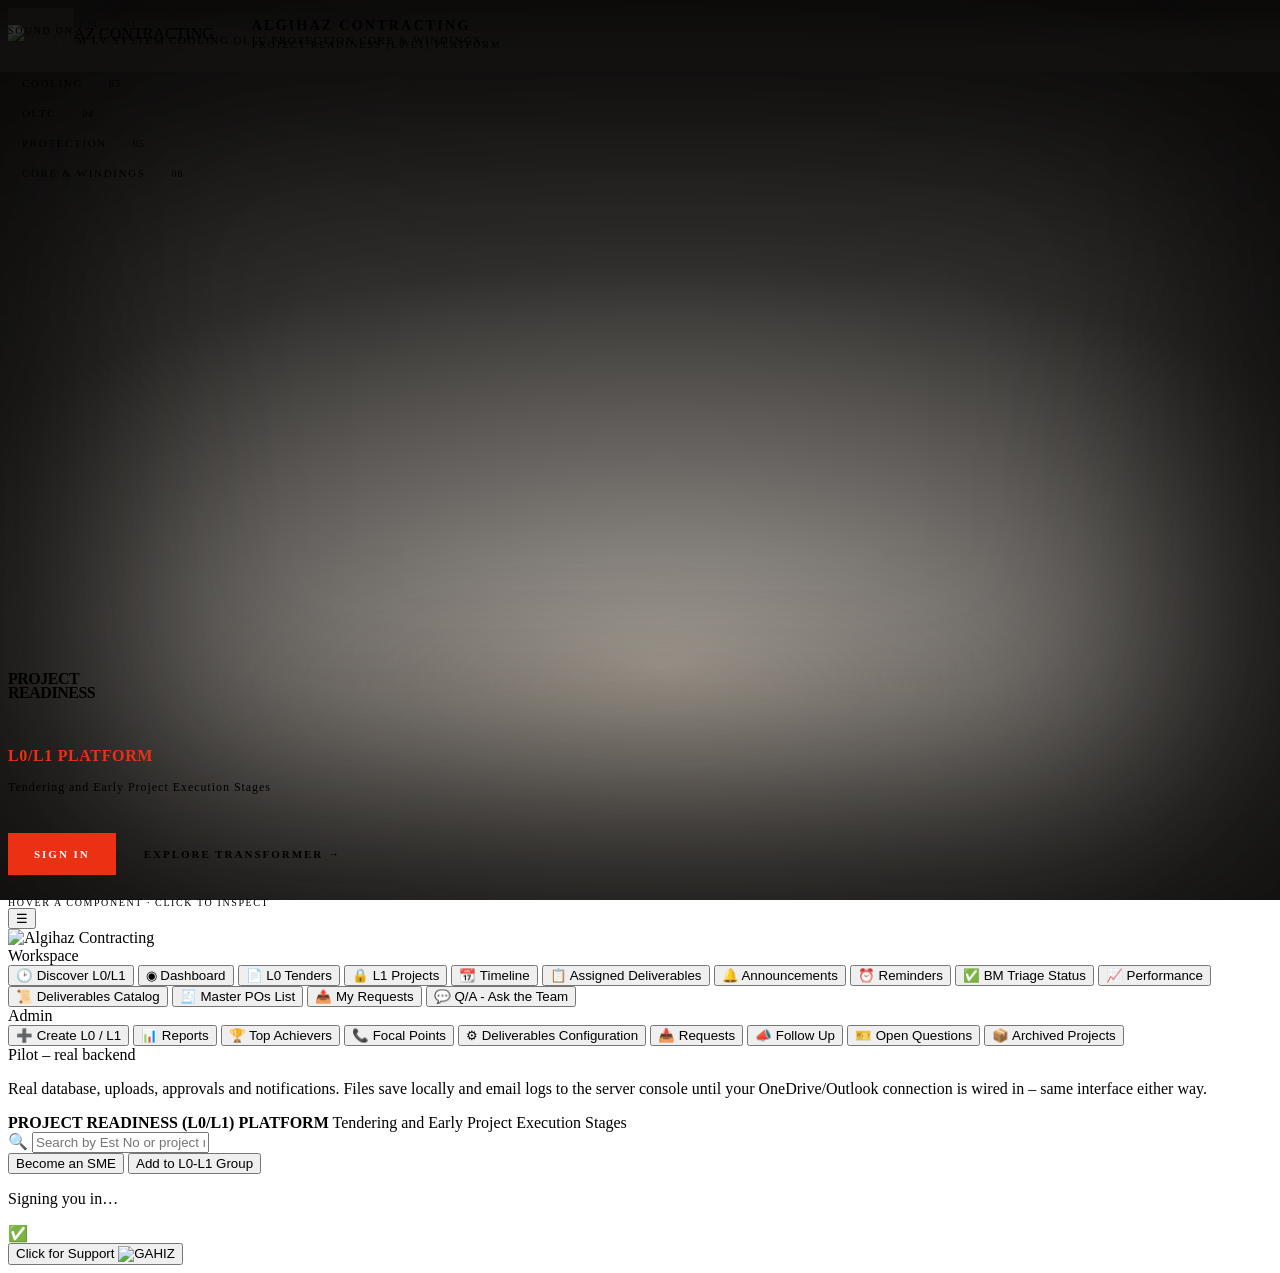
==== commit 549a8394: "L0-L1-Platform: real SSO authentication, replacing client-trusted roles Every backend route now deri" ====
--- a/L0-L1-Platform/frontend/index.html
+++ b/L0-L1-Platform/frontend/index.html
@@ -8,27 +8,27 @@
 <link rel="preconnect" href="https://fonts.googleapis.com" />
 <link rel="preconnect" href="https://fonts.gstatic.com" crossorigin />
 <link href="https://fonts.googleapis.com/css2?family=Inter:wght@400;500;600;700;800&display=swap" rel="stylesheet" />
-<link rel="stylesheet" href="static/styles.css" />
+<link rel="stylesheet" href="/static/styles.css" />
 <!-- HV Transformer Landing + Sign-In -- ported from
      design_handoff_hv_transformer_signin/. three.js vendored locally
      (see plan snug-moseying-lemon.md) rather than hitting unpkg.com; the
      bare "three" specifier stays in the import map even though it's
      local, since OrbitControls.js itself imports from 'three'. -->
-<link rel="stylesheet" href="static/css/landing.css" />
-<link rel="preload" as="image" href="static/img/landing/desert-bg.png" />
+<link rel="stylesheet" href="/static/css/landing.css" />
+<link rel="preload" as="image" href="/static/img/landing/desert-bg.png" />
 <!-- landing.js's <script type="module"> sits at the end of <body>, and its
      `import ... from './three.core.js'` inside three.module.js is only
      discoverable once the browser has already fetched+parsed that file --
      without these hints the three fetches happen as a sequential 3-deep
      waterfall (landing.js -> three.module.js -> three.core.js) instead of
      starting together, adding real delay before the scene can build. -->
-<link rel="modulepreload" href="static/js/vendor/three.module.js" />
-<link rel="modulepreload" href="static/js/vendor/three.core.js" />
-<link rel="modulepreload" href="static/js/vendor/OrbitControls.js" />
+<link rel="modulepreload" href="/static/js/vendor/three.module.js" />
+<link rel="modulepreload" href="/static/js/vendor/three.core.js" />
+<link rel="modulepreload" href="/static/js/vendor/OrbitControls.js" />
 <script type="importmap">
 { "imports": {
-    "three": "static/js/vendor/three.module.js",
-    "three/addons/controls/OrbitControls.js": "static/js/vendor/OrbitControls.js"
+    "three": "/static/js/vendor/three.module.js",
+    "three/addons/controls/OrbitControls.js": "/static/js/vendor/OrbitControls.js"
 } }
 </script>
 </head>
@@ -49,7 +49,7 @@
 <div id="hvLanding">
   <div style="position:absolute;top:0;left:0;width:100%;height:100dvh;z-index:0;overflow:hidden;">
     <div id="hvSceneWrap" style="position:absolute;inset:0;overflow:hidden;pointer-events:none;will-change:transform;">
-      <div style="position:absolute;inset:-7%;background-image:url('static/img/landing/desert-bg.png');background-size:cover;background-position:center 58%;filter:blur(18px) saturate(0.45) brightness(0.34);"></div>
+      <div style="position:absolute;inset:-7%;background-image:url('/static/img/landing/desert-bg.png');background-size:cover;background-position:center 58%;filter:blur(18px) saturate(0.45) brightness(0.34);"></div>
       <div style="position:absolute;inset:0;background:radial-gradient(115% 78% at 52% 74%, rgba(74,64,53,0.5) 0%, rgba(26,24,22,0.9) 58%, rgba(15,14,13,1) 100%);"></div>
       <div style="position:absolute;left:50%;top:58%;width:76%;height:38%;transform:translateX(-50%);background:radial-gradient(ellipse at center, rgba(140,120,94,0.2) 0%, rgba(140,120,94,0) 68%);"></div>
       <div style="position:absolute;inset:0;box-shadow:inset 0 0 220px 90px rgba(10,9,8,0.85);"></div>
@@ -61,7 +61,7 @@
   <div style="position:fixed;top:0;left:0;right:0;height:calc(var(--edge) + var(--logo-h) + 34px);z-index:5;pointer-events:none;background:linear-gradient(180deg,#121110 0%,rgba(18,17,16,0.94) 62%,rgba(18,17,16,0) 100%);"></div>
 
   <div style="position:fixed;top:var(--edge);left:var(--edge);z-index:6;display:flex;align-items:center;gap:18px;pointer-events:none;">
-    <img src="static/img/landing/algihaz-logo-dark.png" alt="ALGIHAZ CONTRACTING" style="height:var(--logo-h);width:auto;display:block;" />
+    <img src="/static/img/landing/algihaz-logo-dark.png" alt="ALGIHAZ CONTRACTING" style="height:var(--logo-h);width:auto;display:block;" />
     <div style="width:2px;height:52px;background:var(--rule);"></div>
     <div>
       <div style="font-family:var(--font-heading);font-weight:700;font-size:14px;letter-spacing:0.16em;color:var(--ink);">ALGIHAZ CONTRACTING</div>
@@ -147,7 +147,7 @@
   <div id="hvSignin" hidden style="position:fixed;inset:0;z-index:12;background:rgba(12,11,10,0.5);align-items:center;justify-content:center;padding:var(--edge);box-sizing:border-box;animation:hvFadeIn 0.9s ease both;">
     <div id="hvSigninPanel" style="width:100%;max-width:390px;background:rgba(22,21,20,0.97);border-top:2px solid #ec3013;padding:32px 30px 36px;box-sizing:border-box;animation:hvBurstIn 1.05s cubic-bezier(0.22,1,0.28,1) both;">
       <div style="display:flex;align-items:flex-start;justify-content:space-between;gap:16px;">
-        <img src="static/img/landing/algihaz-logo-dark.png" alt="ALGIHAZ CONTRACTING" style="height:40px;width:auto;display:block;" />
+        <img src="/static/img/landing/algihaz-logo-dark.png" alt="ALGIHAZ CONTRACTING" style="height:40px;width:auto;display:block;" />
         <button type="button" id="hvSigninClose" class="hv-close-btn" aria-label="Close sign in" style="background:none;border:0;color:var(--ink-faint);font-size:17px;line-height:1;cursor:pointer;padding:0;min-width:44px;min-height:44px;margin:-10px -12px -10px 0;display:flex;align-items:center;justify-content:flex-end;">✕</button>
       </div>
       <div style="font-family:var(--font-heading);font-weight:700;font-size:20px;color:var(--ink);margin-top:26px;">Welcome</div>
@@ -190,7 +190,7 @@
     <div class="brand">
       <!-- [Red Dark Design] white-text variant for the navy sidebar --
            original logo.png (dark text) is untouched, this is additive. -->
-      <div class="brand-badge"><img src="static/img/logo-white.png" alt="Algihaz Contracting" /></div>
+      <div class="brand-badge"><img src="/static/img/logo-white.png" alt="Algihaz Contracting" /></div>
     </div>
 
     <div class="nav-group-label">Workspace</div>
@@ -267,23 +267,46 @@
       <div class="top-spacer"></div>
       <div class="top-meta">
         <span id="todayLabel"></span>
-        <select class="role-select" id="roleSelect" autocomplete="off">
-          <option value="Admin">Viewing as: Admin</option>
-          <option value="Owner">Viewing as: Owner</option>
-          <option value="SME">Viewing as: SME</option>
-          <option value="Viewer">Viewing as: Viewer</option>
-        </select>
-        <input class="role-select" id="actingEmail" type="text" placeholder="acting as email&#8230;" style="display:none;width:190px;" />
-        <!-- Item 162: a way to test as a real person with real assigned
-             work, instead of guessing an email that matches nothing. -->
-        <select class="role-select" id="actingEmailQuickPick" style="display:none;"><option value="">Quick pick&#8230;</option></select>
+        <!-- The real signed-in identity (email -> role), verified server-side
+             on every request -- read-only. There is no more client-side role
+             switcher: see auth.py / auth_router.py and app.js's session
+             bootstrap for how this is actually established. -->
+        <span class="role-select" id="identityBadge" style="cursor:default;"></span>
         <button class="theme-btn" id="becomeSmeBtn">Become an SME</button>
         <button class="theme-btn" id="groupInviteBtn">Add to L0-L1 Group</button>
         <!-- Item 200: dark mode is fully built and left wired up (JS listener,
              CSS tokens), just hidden from users for now per product decision --
              re-show by removing this hidden attribute, no other change needed. -->
         <button class="theme-btn" id="themeToggle" hidden>Dark mode</button>
-        <div class="avatar">YH</div>
+        <div class="avatar" id="userAvatar"></div>
+      </div>
+    </div>
+
+    <!-- Session bootstrap: shown while establishing who's signed in, and
+         again (in its "pending" copy) for a registered-but-not-yet-
+         role-assigned email -- see app.js's establishSession(). Fixed,
+         full-viewport and above everything else (but below #hvLanding's own
+         z-index, so the landing intro still plays first) -- it visually
+         blocks the shell underneath without needing to hide it. -->
+    <div id="authOverlay" class="auth-overlay">
+      <div class="auth-card">
+        <div id="authBooting">
+          <div class="auth-spinner" aria-hidden="true"></div>
+          <p>Signing you in&#8230;</p>
+        </div>
+        <div id="authLocalSignin" hidden>
+          <h2>Sign in</h2>
+          <p>Enter the email your account is registered under.</p>
+          <input id="authEmailInput" type="email" placeholder="you@algihaz.com" autocomplete="email" />
+          <button id="authEmailSubmit" class="btn-primary">Continue</button>
+          <p id="authLocalError" class="auth-error" hidden></p>
+        </div>
+        <div id="authPending" hidden>
+          <h2>Waiting for access</h2>
+          <p>Signed in as <b id="authPendingEmail"></b>. An Admin needs to assign you a role before you can use the
+             platform -- you'll see everything automatically once that happens.</p>
+          <button id="authRecheckBtn" class="btn-primary">Check again</button>
+        </div>
       </div>
     </div>
 
@@ -1893,7 +1916,7 @@
 <div class="global-loading-overlay" id="globalLoadingOverlay" hidden>
   <div class="global-loading-box">
     <div class="global-loading-mascot">
-      <img src="static/img/gahiz-badge.png" alt="GAHIZ" />
+      <img src="/static/img/gahiz-badge.png" alt="GAHIZ" />
       <div class="global-loading-ring"></div>
     </div>
     <span>Loading&#8230;</span>
@@ -2238,7 +2261,7 @@
          card (not a descendant), so the card's own overflow:hidden (for
          its rounded corners) never clips him. Shown only on his own step,
          toggled in renderTourStep(). -->
-    <img id="tourGahizFloat" class="tour-gahiz-float" src="static/img/gahiz-float.png" alt="GAHIZ" hidden>
+    <img id="tourGahizFloat" class="tour-gahiz-float" src="/static/img/gahiz-float.png" alt="GAHIZ" hidden>
     <div class="modal-card tour-card">
       <div class="modal-head">
         <div>
@@ -2452,11 +2475,11 @@
 <!-- Item 33: GAHIZ, Al Gihaz's AI Agent, replaces the generic robot emoji. -->
 <button id="aiChatBubble" class="ai-chat-bubble" aria-label="GAHIZ &#8211; AI Support" title="GAHIZ &#8211; AI Support">
   <span class="ai-chat-bubble-tip">Click for Support</span>
-  <img src="static/img/gahiz-bubble.png" alt="GAHIZ" />
+  <img src="/static/img/gahiz-bubble.png" alt="GAHIZ" />
 </button>
 <div id="aiChatPanel" class="ai-chat-panel" hidden>
   <div class="ai-chat-panel-head">
-    <span><span class="ai-chat-panel-ic"><img src="static/img/gahiz-icon.png" alt="GAHIZ" /></span> GAHIZ</span>
+    <span><span class="ai-chat-panel-ic"><img src="/static/img/gahiz-icon.png" alt="GAHIZ" /></span> GAHIZ</span>
     <span style="display:flex;align-items:center;gap:8px;">
       <span id="aiChatUsage" class="ai-chat-usage" title="Messages left today"></span>
       <button class="modal-close" id="aiChatPanelClose">&#10005;</button>
@@ -2472,23 +2495,10 @@
   </div>
 </div>
 
-<script>
-  // Frontend can be same-origin with this API (local dev, Render -- relative
-  // calls work as-is) or hosted separately on S3/CloudFront (this build's
-  // own split, mirroring scm-ssot's CONFIG.api.base) -- one index.html
-  // serves both, so this is auto-detected by hostname instead of hardcoded.
-  // Only this block changes if the backend's public URL or key ever changes.
-  (function () {
-    var host = location.hostname;
-    var sameOrigin = host === "127.0.0.1" || host === "localhost" || /\.onrender\.com$/.test(host);
-    window.L0L1_API_BASE = sameOrigin ? "" : "https://orion.algihaz.com/l0l1";
-    window.L0L1_API_KEY = sameOrigin ? "" : "algihaz_l0l1_Em4pNeKFUYkKDaRL5kapoax60ii3aa";
-  })();
-</script>
-<script src="static/app.js"></script>
-<script type="module" src="static/js/landing.js"></script>
 <!-- DronaHQ Native Container SDK -- must load before dronahq-sso.js -->
-<script src="static/js/dronahq.js"></script>
-<script src="static/js/dronahq-sso.js"></script>
+<script src="/static/js/dronahq.js"></script>
+<script src="/static/js/dronahq-sso.js"></script>
+<script src="/static/app.js"></script>
+<script type="module" src="/static/js/landing.js"></script>
 </body>
 </html>
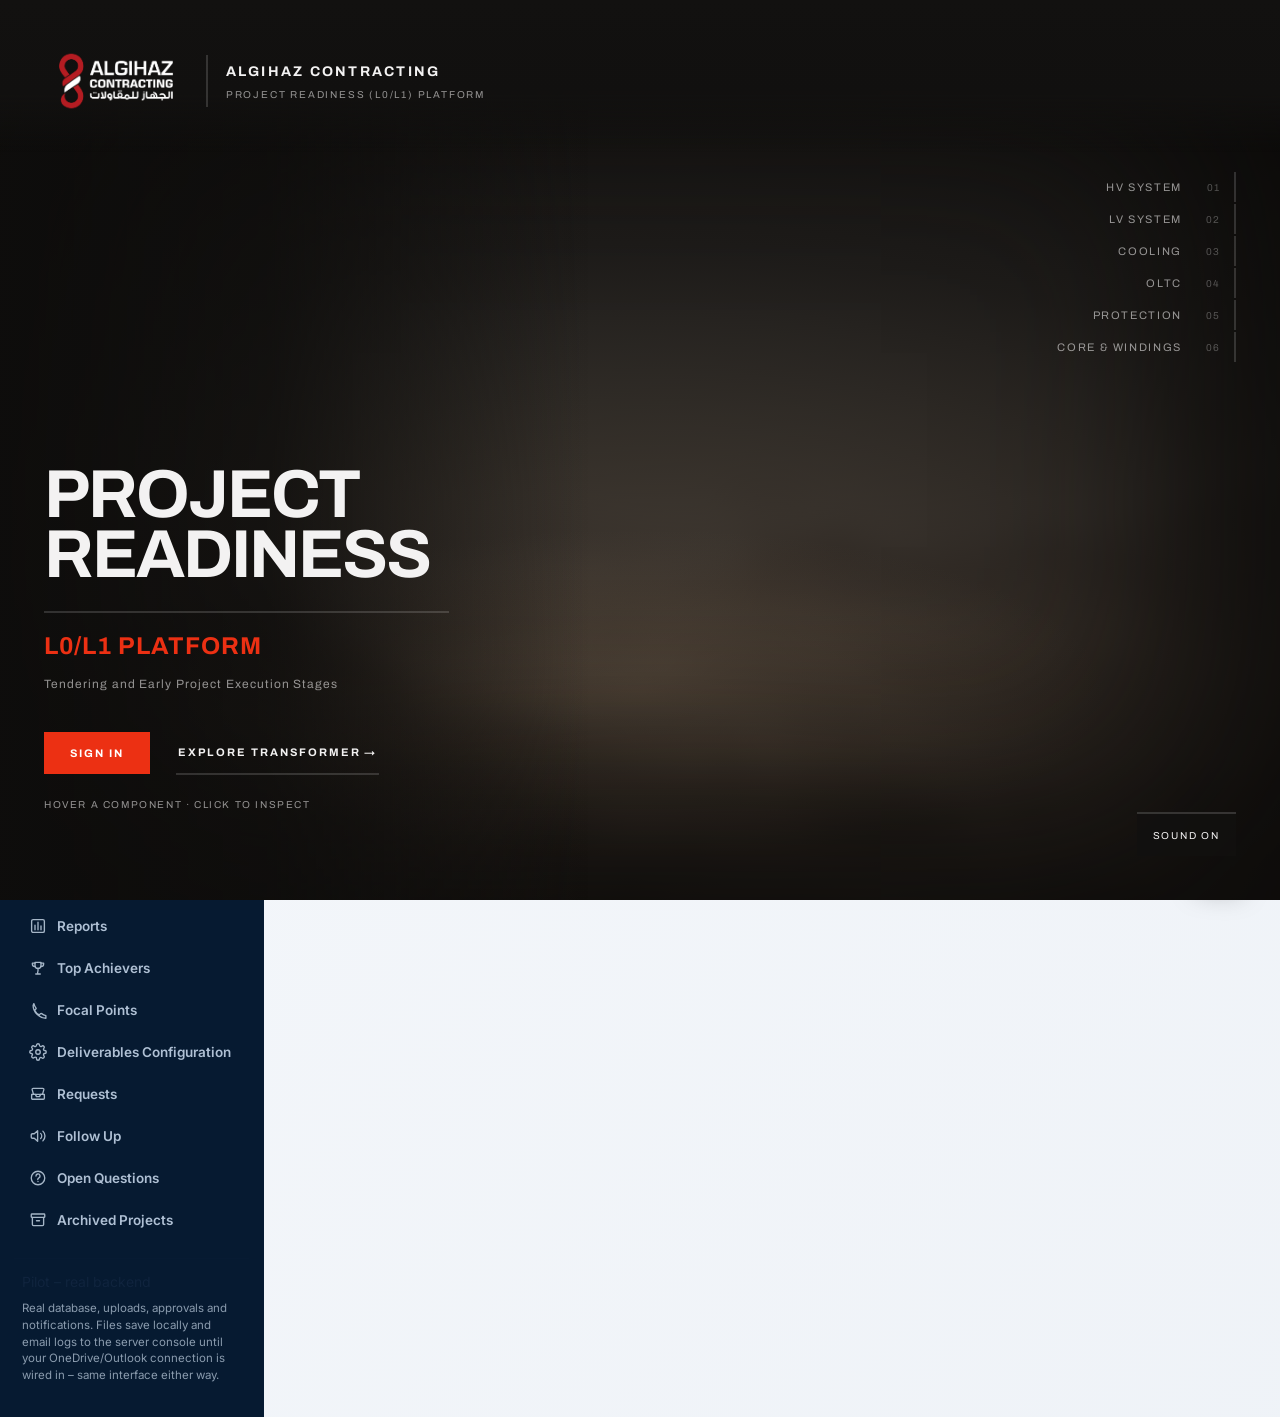
==== commit f5225db4: "L0-L1-Platform: fix absolute /static and /api paths for the S3 split deploy index.html/app.js refere" ====
--- a/L0-L1-Platform/frontend/index.html
+++ b/L0-L1-Platform/frontend/index.html
@@ -8,27 +8,27 @@
 <link rel="preconnect" href="https://fonts.googleapis.com" />
 <link rel="preconnect" href="https://fonts.gstatic.com" crossorigin />
 <link href="https://fonts.googleapis.com/css2?family=Inter:wght@400;500;600;700;800&display=swap" rel="stylesheet" />
-<link rel="stylesheet" href="/static/styles.css" />
+<link rel="stylesheet" href="static/styles.css" />
 <!-- HV Transformer Landing + Sign-In -- ported from
      design_handoff_hv_transformer_signin/. three.js vendored locally
      (see plan snug-moseying-lemon.md) rather than hitting unpkg.com; the
      bare "three" specifier stays in the import map even though it's
      local, since OrbitControls.js itself imports from 'three'. -->
-<link rel="stylesheet" href="/static/css/landing.css" />
-<link rel="preload" as="image" href="/static/img/landing/desert-bg.png" />
+<link rel="stylesheet" href="static/css/landing.css" />
+<link rel="preload" as="image" href="static/img/landing/desert-bg.png" />
 <!-- landing.js's <script type="module"> sits at the end of <body>, and its
      `import ... from './three.core.js'` inside three.module.js is only
      discoverable once the browser has already fetched+parsed that file --
      without these hints the three fetches happen as a sequential 3-deep
      waterfall (landing.js -> three.module.js -> three.core.js) instead of
      starting together, adding real delay before the scene can build. -->
-<link rel="modulepreload" href="/static/js/vendor/three.module.js" />
-<link rel="modulepreload" href="/static/js/vendor/three.core.js" />
-<link rel="modulepreload" href="/static/js/vendor/OrbitControls.js" />
+<link rel="modulepreload" href="static/js/vendor/three.module.js" />
+<link rel="modulepreload" href="static/js/vendor/three.core.js" />
+<link rel="modulepreload" href="static/js/vendor/OrbitControls.js" />
 <script type="importmap">
 { "imports": {
-    "three": "/static/js/vendor/three.module.js",
-    "three/addons/controls/OrbitControls.js": "/static/js/vendor/OrbitControls.js"
+    "three": "./static/js/vendor/three.module.js",
+    "three/addons/controls/OrbitControls.js": "./static/js/vendor/OrbitControls.js"
 } }
 </script>
 </head>
@@ -49,7 +49,7 @@
 <div id="hvLanding">
   <div style="position:absolute;top:0;left:0;width:100%;height:100dvh;z-index:0;overflow:hidden;">
     <div id="hvSceneWrap" style="position:absolute;inset:0;overflow:hidden;pointer-events:none;will-change:transform;">
-      <div style="position:absolute;inset:-7%;background-image:url('/static/img/landing/desert-bg.png');background-size:cover;background-position:center 58%;filter:blur(18px) saturate(0.45) brightness(0.34);"></div>
+      <div style="position:absolute;inset:-7%;background-image:url('static/img/landing/desert-bg.png');background-size:cover;background-position:center 58%;filter:blur(18px) saturate(0.45) brightness(0.34);"></div>
       <div style="position:absolute;inset:0;background:radial-gradient(115% 78% at 52% 74%, rgba(74,64,53,0.5) 0%, rgba(26,24,22,0.9) 58%, rgba(15,14,13,1) 100%);"></div>
       <div style="position:absolute;left:50%;top:58%;width:76%;height:38%;transform:translateX(-50%);background:radial-gradient(ellipse at center, rgba(140,120,94,0.2) 0%, rgba(140,120,94,0) 68%);"></div>
       <div style="position:absolute;inset:0;box-shadow:inset 0 0 220px 90px rgba(10,9,8,0.85);"></div>
@@ -61,7 +61,7 @@
   <div style="position:fixed;top:0;left:0;right:0;height:calc(var(--edge) + var(--logo-h) + 34px);z-index:5;pointer-events:none;background:linear-gradient(180deg,#121110 0%,rgba(18,17,16,0.94) 62%,rgba(18,17,16,0) 100%);"></div>
 
   <div style="position:fixed;top:var(--edge);left:var(--edge);z-index:6;display:flex;align-items:center;gap:18px;pointer-events:none;">
-    <img src="/static/img/landing/algihaz-logo-dark.png" alt="ALGIHAZ CONTRACTING" style="height:var(--logo-h);width:auto;display:block;" />
+    <img src="static/img/landing/algihaz-logo-dark.png" alt="ALGIHAZ CONTRACTING" style="height:var(--logo-h);width:auto;display:block;" />
     <div style="width:2px;height:52px;background:var(--rule);"></div>
     <div>
       <div style="font-family:var(--font-heading);font-weight:700;font-size:14px;letter-spacing:0.16em;color:var(--ink);">ALGIHAZ CONTRACTING</div>
@@ -147,7 +147,7 @@
   <div id="hvSignin" hidden style="position:fixed;inset:0;z-index:12;background:rgba(12,11,10,0.5);align-items:center;justify-content:center;padding:var(--edge);box-sizing:border-box;animation:hvFadeIn 0.9s ease both;">
     <div id="hvSigninPanel" style="width:100%;max-width:390px;background:rgba(22,21,20,0.97);border-top:2px solid #ec3013;padding:32px 30px 36px;box-sizing:border-box;animation:hvBurstIn 1.05s cubic-bezier(0.22,1,0.28,1) both;">
       <div style="display:flex;align-items:flex-start;justify-content:space-between;gap:16px;">
-        <img src="/static/img/landing/algihaz-logo-dark.png" alt="ALGIHAZ CONTRACTING" style="height:40px;width:auto;display:block;" />
+        <img src="static/img/landing/algihaz-logo-dark.png" alt="ALGIHAZ CONTRACTING" style="height:40px;width:auto;display:block;" />
         <button type="button" id="hvSigninClose" class="hv-close-btn" aria-label="Close sign in" style="background:none;border:0;color:var(--ink-faint);font-size:17px;line-height:1;cursor:pointer;padding:0;min-width:44px;min-height:44px;margin:-10px -12px -10px 0;display:flex;align-items:center;justify-content:flex-end;">✕</button>
       </div>
       <div style="font-family:var(--font-heading);font-weight:700;font-size:20px;color:var(--ink);margin-top:26px;">Welcome</div>
@@ -190,7 +190,7 @@
     <div class="brand">
       <!-- [Red Dark Design] white-text variant for the navy sidebar --
            original logo.png (dark text) is untouched, this is additive. -->
-      <div class="brand-badge"><img src="/static/img/logo-white.png" alt="Algihaz Contracting" /></div>
+      <div class="brand-badge"><img src="static/img/logo-white.png" alt="Algihaz Contracting" /></div>
     </div>
 
     <div class="nav-group-label">Workspace</div>
@@ -1916,7 +1916,7 @@
 <div class="global-loading-overlay" id="globalLoadingOverlay" hidden>
   <div class="global-loading-box">
     <div class="global-loading-mascot">
-      <img src="/static/img/gahiz-badge.png" alt="GAHIZ" />
+      <img src="static/img/gahiz-badge.png" alt="GAHIZ" />
       <div class="global-loading-ring"></div>
     </div>
     <span>Loading&#8230;</span>
@@ -2261,7 +2261,7 @@
          card (not a descendant), so the card's own overflow:hidden (for
          its rounded corners) never clips him. Shown only on his own step,
          toggled in renderTourStep(). -->
-    <img id="tourGahizFloat" class="tour-gahiz-float" src="/static/img/gahiz-float.png" alt="GAHIZ" hidden>
+    <img id="tourGahizFloat" class="tour-gahiz-float" src="static/img/gahiz-float.png" alt="GAHIZ" hidden>
     <div class="modal-card tour-card">
       <div class="modal-head">
         <div>
@@ -2475,11 +2475,11 @@
 <!-- Item 33: GAHIZ, Al Gihaz's AI Agent, replaces the generic robot emoji. -->
 <button id="aiChatBubble" class="ai-chat-bubble" aria-label="GAHIZ &#8211; AI Support" title="GAHIZ &#8211; AI Support">
   <span class="ai-chat-bubble-tip">Click for Support</span>
-  <img src="/static/img/gahiz-bubble.png" alt="GAHIZ" />
+  <img src="static/img/gahiz-bubble.png" alt="GAHIZ" />
 </button>
 <div id="aiChatPanel" class="ai-chat-panel" hidden>
   <div class="ai-chat-panel-head">
-    <span><span class="ai-chat-panel-ic"><img src="/static/img/gahiz-icon.png" alt="GAHIZ" /></span> GAHIZ</span>
+    <span><span class="ai-chat-panel-ic"><img src="static/img/gahiz-icon.png" alt="GAHIZ" /></span> GAHIZ</span>
     <span style="display:flex;align-items:center;gap:8px;">
       <span id="aiChatUsage" class="ai-chat-usage" title="Messages left today"></span>
       <button class="modal-close" id="aiChatPanelClose">&#10005;</button>
@@ -2496,9 +2496,9 @@
 </div>
 
 <!-- DronaHQ Native Container SDK -- must load before dronahq-sso.js -->
-<script src="/static/js/dronahq.js"></script>
-<script src="/static/js/dronahq-sso.js"></script>
-<script src="/static/app.js"></script>
-<script type="module" src="/static/js/landing.js"></script>
+<script src="static/js/dronahq.js"></script>
+<script src="static/js/dronahq-sso.js"></script>
+<script src="static/app.js"></script>
+<script type="module" src="static/js/landing.js"></script>
 </body>
 </html>
--- a/L0-L1-Platform/frontend/static/styles.css
+++ b/L0-L1-Platform/frontend/static/styles.css
@@ -0,0 +1,2971 @@
+
+  /* ============================================================
+     The established palette, kept. What changed is how the interface
+     FEELS to use -- rounding, breathing room, responsive hover -- not
+     what it is. See the interactivity and shape blocks further down.
+
+     --purple-1 deepened #667eea -> #5265cc. Same indigo character, but
+     the original rendered white button/nav-item text at 3.66:1, under
+     the 4.5 bar; this lands at 5.13:1. Hover states added below sit on
+     exactly those elements, so they need to be legible.
+     ============================================================ */
+  /* ============================================================
+     [Red Dark Design branch] Premium enterprise reskin -- ALGIHAZ red +
+     navy identity, replacing the indigo/purple brand accent everywhere
+     EXCEPT the AI-only surfaces (chat bubble/panel, AI Copilot button),
+     which get their own dedicated --ai-* tokens instead so "AI" stays a
+     distinct, reserved color per the spec rather than colliding with the
+     new general accent. Section/page structure is untouched -- this is a
+     token + component-style pass only.
+     ============================================================ */
+  :root {
+    --algihaz-red: #d71920;
+    --algihaz-red-dark: #b51218;
+    --algihaz-red-light: #fdebec;
+    --navy: #10243e;
+    --navy-dark: #071b33;
+    --navy-light: #eaf0f6;
+    --sidebar-bg: #061a31;
+    --sidebar-bg-2: #0d2948;
+    --sidebar-hover: #123456;
+    --sidebar-text: #afc0d4;
+    --sidebar-icon: #b7c7d8;
+    --ai-accent: #5636c9;
+    --ai-accent-dark: #4022a8;
+    --ai-accent-light: #f0ecff;
+    --ai-accent-border: #d8ceff;
+    --l1-1: #0e9250;
+    --l1-2: #08743e;
+    --info-blue: #2563eb;
+    --info-blue-light: #eaf1ff;
+    --info-blue-dark: #173f73;
+  }
+  :root {
+    --purple-1: var(--algihaz-red);
+    --purple-2: var(--algihaz-red-dark);
+    /* A tiny pop of playful colour, used ONLY for micro-details: count
+       badges and the dot inside a status pill. Full strength as a fill
+       or dot; on white they measure 2.78:1 and 2.54:1, so anything
+       text-weight uses the -ink siblings instead. */
+    --pop-coral: #ff6b6b;  --pop-coral-ink: #c92f2f;
+    --pop-mint:  #10b981;  --pop-mint-ink:  #087f5b;
+    --on-accent: #ffffff;  /* 5.13:1 on the deepened indigo */
+    /* L0's identity color, wherever L0 vs L1 needs to read at a glance
+       (project cards, badges, Est numbers, section titles) -- kept
+       separate from --purple-1/2, which stay the app's generic brand
+       accent (buttons, nav, focus ring) used regardless of stage.
+       A muted burnt-orange/terracotta rather than a bright orange --
+       bright orange sits too close to --crit's red (#e74c3c) at a
+       glance (e.g. an L0 Est number next to a red "Late" pill); the
+       lower saturation and darker value keep it reading as clearly its
+       own color instead of a shade of red. */
+    --l0-1: #d86b08;
+    --l0-2: #b95a08;
+    --good: #159447;      --good-bg: #e8f6ed;      --good-2: #08763a;
+    --crit: #d92d20;      --crit-bg: #fdecec;
+    --warn: #f59e0b;      --warn-bg: #fff4d6;
+    --neutral: #7a8aa0;   --neutral-bg: #eef2f7;
+    --ink-900: #10243e;
+    --ink-700: #52647d;
+    --ink-500: #7a8aa0;
+    --ink-300: #a7b1bf;
+    --page-bg-1: #f3f6fa;
+    --page-bg-2: #eef2f7;
+    --surface: #ffffff;
+    --surface-sunken: #f7f9fc;
+    --line: #dfe5ed;
+    --card-border: #dfe5ed;
+    --concern-bg: #fdebec; --concern-border: #f3c79e; --concern-text: #b51218;
+    --accent: var(--purple-1);
+    --accent-soft: var(--algihaz-red-light);
+    --accent-line: #f3c7c9;
+    --shadow-1: 0 2px 8px rgba(16,36,62,0.05);
+    --shadow-2: 0 6px 18px rgba(16,36,62,0.08);
+    --radius: 12px;      /* cards, modals */
+    --radius-sm: 8px;    /* inputs, chips, buttons, nav */
+    --font: 'Inter', 'Segoe UI', Tahoma, Geneva, Verdana, sans-serif;
+  }
+  /* [Red Dark Design] spec section 24 -- a deliberate re-tune, not a
+     mechanical inversion of the light palette. Red/Green/Amber/AI keep
+     their brand hex from the spec directly; --crit specifically stays the
+     brighter red already tuned for this app's dark background (small
+     status text at the spec's literal #D71920 reads too dim at that
+     size/weight against #071525 -- the button/accent uses still get the
+     literal brand red via --purple-1). */
+  /* Item 22: dark mode used to also switch on automatically for anyone
+     whose OS/browser was set to dark, via this same block applying to
+     bare :root with no guard -- deactivated per request; dark now only
+     ever applies when someone explicitly picks it with the in-app
+     themeToggle (which sets data-theme="dark" below). The base :root
+     above already carries these exact light values as its default, so
+     removing this changes nothing for anyone not on OS dark mode, and
+     the explicit :root[data-theme="dark"] override two rules down is
+     untouched -- picking dark manually still works exactly as before. */
+  :root[data-theme="dark"] {
+    --ink-900: #f1f5f9; --ink-700: #a9b8c9; --ink-500: #7e8ea3; --ink-300: #56657a;
+    --page-bg-1: #071525; --page-bg-2: #0a1c2e;
+    --surface: #102a43; --surface-sunken: #0d2138; --line: #1d3a55;
+    --card-border: #1d3a55;
+    --concern-bg: #3a1f22; --concern-border: #7a3630; --concern-text: #ff8787;
+    --accent-soft: #2a1418; --accent-line: #5a2226;
+    --purple-1: #d71920; --purple-2: #b51218; --on-accent: #ffffff;
+    --pop-coral: #ff8787; --pop-coral-ink: #ff8787; --pop-mint: #34d399; --pop-mint-ink: #34d399;
+    --good: #159447; --good-bg: #0f2e1e; --good-2: #1e7e42; --crit: #ec7063; --crit-bg: #3a1f22; --warn: #f59e0b; --warn-bg: #3a2c14;
+    --neutral: #7e8ea3; --neutral-bg: #16283f;
+    --l0-1: #d86b08; --l1-1: #159447;
+    --ai-accent: #7656e8; --ai-accent-light: #201a3d; --ai-accent-border: #3d3268;
+    --shadow-1: 0 4px 15px rgba(0,0,0,0.35); --shadow-2: 0 10px 26px rgba(0,0,0,0.45);
+  }
+  :root[data-theme="light"] {
+    --ink-900: #10243e; --ink-700: #52647d; --ink-500: #7a8aa0; --ink-300: #a7b1bf;
+    --page-bg-1: #f3f6fa; --page-bg-2: #eef2f7;
+    --surface: #ffffff; --surface-sunken: #f7f9fc; --line: #dfe5ed;
+    --card-border: #dfe5ed;
+    --concern-bg: #fdebec; --concern-border: #f3c79e; --concern-text: #b51218;
+    --accent-soft: var(--algihaz-red-light); --accent-line: #f3c7c9;
+    --purple-1: var(--algihaz-red); --on-accent: #ffffff;
+    --pop-coral: #ff6b6b; --pop-coral-ink: #c92f2f; --pop-mint: #10b981; --pop-mint-ink: #087f5b;
+    --good: #159447; --good-bg: #e8f6ed; --good-2: #08763a; --crit: #d92d20; --crit-bg: #fdecec; --warn: #f59e0b; --warn-bg: #fff4d6;
+    --neutral: #7a8aa0; --neutral-bg: #eef2f7;
+    --shadow-1: 0 2px 8px rgba(16,36,62,0.05); --shadow-2: 0 6px 18px rgba(16,36,62,0.08);
+  }
+
+  * { box-sizing: border-box; }
+  html, body { height: 100%; }
+  body {
+    margin: 0; color: var(--ink-900);
+    background: linear-gradient(135deg, var(--page-bg-1) 0%, var(--page-bg-2) 100%);
+    font-family: var(--font); font-size: 14px; line-height: 1.5;
+    -webkit-font-smoothing: antialiased;
+  }
+  h1, h2, h3 { font-family: var(--font); font-weight: 700; text-wrap: balance; color: var(--ink-900); margin: 0; }
+  .num { font-variant-numeric: tabular-nums; white-space: nowrap; }
+  a { color: inherit; }
+  button { font-family: inherit; }
+  select { font-family: inherit; }
+  /* Item 28: a baseline refined look for every bare select/date/file input
+     platform-wide -- previously only inputs inside a .field wrapper (modal
+     forms) or a few individually-styled filter rows got this treatment;
+     anything else (Assigned Deliverables' Sort/Est filters, Reminders' and
+     Announcements' date range, any bare <input type="file">) fell back to
+     the squared OS-default look. More specific rules elsewhere (.field
+     select, .gantt-filter-row select, etc.) still win where they exist --
+     this only fills the gap. */
+  select, input[type="date"] {
+    border: 1px solid var(--line); border-radius: var(--radius-sm); background: var(--surface-sunken);
+    padding: 8px 12px; font-size: 12.5px; color: var(--ink-700); font-family: inherit;
+  }
+  input[type="file"] {
+    border: 1px solid var(--line); border-radius: var(--radius-sm); background: var(--surface-sunken);
+    padding: 7px 10px; font-size: 12.5px; color: var(--ink-700); font-family: inherit;
+  }
+  input[type="file"]::file-selector-button {
+    border: none; border-radius: 7px; background: var(--accent-soft); color: var(--purple-2);
+    padding: 5px 10px; font-size: 12px; font-weight: 700; font-family: inherit; cursor: pointer; margin-right: 10px;
+  }
+  input[type="file"]::file-selector-button:hover { background: var(--purple-1); color: #fff; }
+  :focus-visible { outline: 2px solid var(--accent); outline-offset: 2px; }
+
+  /* ---------- interactivity ----------
+     One 0.2s ease-in-out curve everywhere, with a scale + shadow lift
+     on hover.
+
+     Scale is deliberately limited to things that sit ON their own:
+     buttons, chips, cards, tiles. It is NOT applied to rows in a list.
+     Assigned Deliverables renders 370+ rows, and a row that grows on
+     hover nudges its neighbours as the pointer travels down the
+     table -- that reads as jitter, not polish. Rows get a background
+     shift and a small horizontal nudge instead, which costs no layout. */
+  .btn, .chip, .theme-btn, .role-select, .nav-item, .card, .stat-tile,
+  .dsc-child, .dash-project-card, .report-category-box, .modal-close,
+  .dpc-recent-row, .folder-row, .aqt-body-row, .fu-row, .achiever-row,
+  .subtab-row .chip, .rank-row, .ann-row, .aq-row-clickable,
+  /* Items 20/21: Latest Announcements/Milestones now get the same
+     background+movement treatment as Latest Projects/Tenders
+     (.dpc-recent-row); Concerns/Top Departments get the movement-only
+     treatment .achiever-row already has (see the two hover blocks
+     below -- neither of these four had any hover feedback before). */
+  .digest-row, .milestone-row, .concern-row, .top-dept-row {
+    transition: all 0.2s ease-in-out;
+  }
+  /* self-contained controls + cards: scale + lift */
+  .btn:hover, .chip:hover, .theme-btn:hover, .report-category-box:hover {
+    transform: scale(1.02);
+    box-shadow: 0 6px 18px rgba(44,62,80,.13);
+  }
+  .btn:active, .chip:active, .theme-btn:active { transform: scale(.99); }
+  .card:hover, .dsc-child:hover, .dash-project-card:hover, .stat-tile:hover {
+    transform: translateY(-2px);
+    box-shadow: var(--shadow-2);
+  }
+  /* rows in a list: no scale, no reflow */
+  .nav-item:hover, .dpc-recent-row:hover, .folder-row:hover,
+  .aqt-body-row:hover, .fu-row:hover, .ann-row:hover, .achiever-row:hover,
+  .aq-row-clickable:hover,
+  .digest-row:hover, .milestone-row:hover, .concern-row:hover, .top-dept-row:hover {
+    transform: translateX(3px);
+  }
+  /* Item 20: same background shift .dpc-recent-row/.milestone-row already
+     had, now on Announcements too (.milestone-row's own is set further
+     down where the rest of its rules live). Concerns/Top Departments
+     (item 21) intentionally get movement only, matching .achiever-row's
+     own hover, which never had a background change either. */
+  .digest-row:hover { background: var(--surface-sunken); }
+
+  @media (prefers-reduced-motion: reduce) {
+    * { animation: none !important; transition: none !important; }
+    /* transform is a separate property from transition -- without this
+       the lift still happens, just instantly. */
+    .btn:hover, .chip:hover, .theme-btn:hover, .report-category-box:hover,
+    .card:hover, .dsc-child:hover, .dash-project-card:hover, .stat-tile:hover,
+    .nav-item:hover, .dpc-recent-row:hover, .folder-row:hover,
+    .aqt-body-row:hover, .fu-row:hover, .ann-row:hover, .achiever-row:hover,
+    .aq-row-clickable:hover,
+    .digest-row:hover, .milestone-row:hover, .concern-row:hover, .top-dept-row:hover {
+      transform: none !important;
+    }
+  }
+
+  /* ---------- shell ---------- */
+  /* dvh (with a vh fallback for older engines) so mobile browser chrome
+     collapsing/expanding doesn't leave a dead strip under the layout. */
+  /* Redlined: the spec's literal 236px was too narrow for this app's own
+     (longer) nav labels -- "Assigned Deliverables"/"BM Triage Status"/
+     "L0/L1 Walkthrough" wrapped/truncated, which also broke the badges'
+     flush-right alignment (margin-left:auto has nothing to push against
+     once the label itself overflows). Back to the original branch's
+     264px, wide enough for every real label at 13.5px. */
+  .shell { display: grid; grid-template-columns: 264px 1fr; min-height: 100vh; min-height: 100dvh; }
+  /* [Red Dark Design] navy sidebar, spec section 5. */
+  .rail { background: var(--sidebar-bg); border-right: 1px solid var(--navy-dark); display: flex; flex-direction: column; padding: 20px 14px; gap: 18px; }
+  /* Item 154: hamburger toggle + backdrop, both display:none until the
+     mobile breakpoint below turns the rail into an off-canvas drawer. */
+  /* z-index sits BELOW .rail-backdrop (39) and .rail (40) on purpose: the
+     toggle is fixed at top-left, which is exactly where the open drawer
+     lands, so a higher value left the button floating over the drawer's
+     own logo and swallowing clicks meant for it. Underneath, the open
+     drawer covers it, and a click on that spot hits the backdrop --
+     which closes the drawer, the behaviour a user expects there. */
+  .rail-toggle {
+    display: none; position: fixed; top: 12px; left: 12px; z-index: 38; width: 44px; height: 44px;
+    border-radius: 9px; border: 1px solid var(--line); background: var(--surface); color: var(--ink-700);
+    font-size: 18px; align-items: center; justify-content: center; box-shadow: var(--shadow-1); cursor: pointer;
+  }
+  .rail-backdrop { display: none; position: fixed; inset: 0; background: rgba(0,0,0,.45); z-index: 39; }
+  /* [Red Dark Design] logo sits directly on the navy sidebar, no white
+     floating card (spec section 29) -- the real ALGIHAZ asset already
+     carries its own correct red/white treatment, so this is purely a
+     container change, not a redraw. */
+  .brand { display: flex; flex-direction: column; gap: 10px; padding: 12px 6px 8px; min-height: 105px; justify-content: center; }
+  .brand-badge { background: transparent; border: none; border-radius: 0; padding: 0; box-shadow: none; }
+  .brand-badge img { display: block; width: 100%; height: auto; }
+  .brand-text { display: flex; flex-direction: column; line-height: 1.2; padding: 0 2px; }
+  .brand-text b { font-size: 12.5px; letter-spacing: .03em; color: var(--sidebar-text); }
+  .brand-text span { font-size: 10.5px; color: var(--sidebar-icon); text-transform: uppercase; letter-spacing: .07em; }
+
+  .nav-group-label { font-size: 10.5px; text-transform: uppercase; letter-spacing: .08em; color: var(--sidebar-icon); font-weight: 700; padding: 8px 10px 2px; opacity: .65; }
+  .nav { display: flex; flex-direction: column; gap: 2px; }
+  .nav-item {
+    display: flex; align-items: center; gap: 10px; padding: 10px 12px; border-radius: 7px;
+    color: var(--sidebar-text); font-size: 13.5px; font-weight: 600; cursor: pointer; border: none; background: none;
+    text-align: left; width: 100%; white-space: nowrap; min-height: 40px; box-sizing: border-box;
+    border-left: 3px solid transparent; transition: background .12s, color .12s;
+  }
+  /* Same gotcha as .terminal-banner.triage-banner below: the class's own
+     display:flex outranks the [hidden] attribute's display:none in the
+     cascade, so JS toggling .hidden on a nav item (Assigned Deliverables/
+     BM Triage Status for a role that shouldn't see them) did nothing
+     visually without this explicit override. */
+  .nav-item[hidden] { display: none; }
+  .nav-item .ic { width: 18px; height: 18px; flex-shrink: 0; display: flex; align-items: center; justify-content: center; opacity: .9; color: var(--sidebar-icon); }
+  .nav-item .ic svg { width: 18px; height: 18px; }
+  .nav-item:hover { background: var(--sidebar-hover); color: #ffffff; }
+  .nav-item:hover .ic { color: #ffffff; }
+  .nav-item.active {
+    background: var(--sidebar-hover); color: #ffffff; border-left-color: var(--algihaz-red);
+    box-shadow: none;
+  }
+  .nav-item.active .ic { color: var(--algihaz-red); }
+  /* Left exactly as it has always been: red count on a soft pink ground.
+     The pop coral is deliberately NOT used here -- this badge already
+     worked, and it stays untouched by the polish pass. */
+  /* [Red Dark Design] solid ALGIHAZ red, white number -- matches the
+     reference image; the old soft-pink/red-text treatment only worked
+     against a white sidebar. */
+  .nav-badge { margin-left: auto; background: var(--algihaz-red); color: #fff; font-size: 10.5px; font-weight: 800; padding: 1px 7px; border-radius: 20px; }
+  .nav-item.active .nav-badge { background: #ffffff; color: var(--algihaz-red); }
+  /* Bug found alongside the width fix: a zero-count badge is set to empty
+     text, not hidden -- the old pale-pink-on-white fill made an empty one
+     easy to miss, but solid red on navy turned it into a visible stray
+     dash/pill for every nav item with nothing pending. */
+  .nav-badge:empty { display: none; }
+
+  .rail-foot { margin-top: auto; padding: 12px 8px 2px; border-top: 1px solid var(--navy-dark); }
+  /* Sidebar background is always navy regardless of the page's own light/
+     dark theme -- these two use the dedicated --sidebar-* tokens instead
+     of the theme-swapping --ink-*/--accent-* ones, which would otherwise
+     go near-illegible (light-mode --ink-500 is itself a mid navy-grey). */
+  .concept-tag { display: inline-flex; align-items: center; gap: 6px; font-size: 10.5px; font-weight: 700; letter-spacing: .04em; text-transform: uppercase; color: #ffb3b6; background: rgba(215,25,32,.16); border: 1px solid rgba(215,25,32,.35); padding: 4px 8px; border-radius: 20px; }
+  .concept-tag .dot { width: 6px; height: 6px; border-radius: 50%; background: var(--algihaz-red); }
+  .rail-note { font-size: 11.5px; color: var(--sidebar-icon); margin-top: 8px; line-height: 1.45; opacity: .75; }
+
+  .main { display: flex; flex-direction: column; min-width: 0; }
+  /* flex-wrap is unconditional rather than breakpoint-gated: the bar's
+     contents (masthead + search + meta cluster) need ~1400px to sit on one
+     line, so any fixed breakpoint is either too low (page scrolls
+     sideways below it) or too high. Wrapping by content means the bar
+     reflows exactly when it runs out of room, at any width. */
+  .topbar { display: flex; flex-wrap: wrap; align-items: center; gap: 14px; row-gap: 8px; padding: 14px 26px; border-bottom: 1px solid var(--line); background: var(--surface); position: sticky; top: 0; z-index: 5; }
+  .topbar-title { display: flex; flex-direction: column; line-height: 1.2; white-space: nowrap; padding-right: 18px; margin-right: 4px; border-right: 1px solid var(--line); }
+  .topbar-title b {
+    font-size: 25px; font-weight: 800; letter-spacing: -.01em;
+    background: linear-gradient(135deg, var(--purple-1) 0%, var(--purple-2) 100%);
+    -webkit-background-clip: text; background-clip: text; color: transparent;
+  }
+  .topbar-title span { font-size: 11.5px; font-weight: 700; color: var(--ink-500); text-transform: uppercase; letter-spacing: .08em; margin-top: 3px; }
+  /* flex-basis floor of 220px: with a bare flex:1 the input collapsed to
+     ~46px -- narrower than its own 32px icon padding, so there was
+     effectively nowhere to type. */
+  .search-wrap { position: relative; flex: 1 1 220px; min-width: 220px; max-width: 400px; }
+  .search-wrap input { width: 100%; padding: 10px 14px 10px 34px; border-radius: var(--radius-sm); border: 1px solid var(--line); background: var(--surface-sunken); color: var(--ink-900); font-size: 13.5px; }
+  .search-wrap input:focus { background: var(--surface); border-color: var(--accent-line); }
+  .search-wrap .sic { position: absolute; left: 10px; top: 50%; transform: translateY(-50%); color: var(--ink-500); font-size: 13px; }
+  /* Redundant once .top-meta carries margin-left:auto -- and actively
+     harmful under flex-wrap, since a flex:1 spacer claims width on the
+     first line and pushes the meta cluster onto a second one while there
+     was still room for it. */
+  .top-spacer { display: none; }
+  .top-meta { display: flex; flex-wrap: wrap; align-items: center; gap: 14px; row-gap: 8px; margin-left: auto; color: var(--ink-500); font-size: 12.5px; }
+  /* Every control in the meta cluster holds its natural width instead of
+     being compressed by its siblings. Without this the buttons kept their
+     labels but shrank their boxes, so "Add to L0-L1 Group" wrapped to
+     three stacked lines inside a 76px-wide button (and dragged the whole
+     topbar to 91px tall), while the avatar squashed from 26px to 15px. */
+  .top-meta > * { flex: none; }
+  .top-meta > button, .top-meta > select, .top-meta > span { white-space: nowrap; }
+  /* The bar carries ~720px of controls, so once it wraps to three rows it
+     stands ~190-260px tall. Sticky at that height claims a third of a
+     phone screen permanently, so below this width it scrolls away with
+     the page instead. Above it the bar is one or two rows (76-116px) and
+     staying pinned is still worth the space. */
+  @media (max-width: 1100px) {
+    .topbar { position: static; }
+  }
+  .role-select {
+    border: 1px solid var(--line); background: var(--surface-sunken); color: var(--ink-700); border-radius: var(--radius-sm);
+    padding: 8px 12px; font-size: 12px; font-weight: 700; cursor: pointer;
+  }
+  .theme-btn { border: 1px solid var(--line); background: var(--surface); color: var(--ink-700); border-radius: var(--radius-sm); padding: 8px 12px; cursor: pointer; font-size: 12px; font-weight: 600; }
+  .avatar { width: 26px; height: 26px; border-radius: 50%; background: linear-gradient(135deg, var(--purple-1), var(--purple-2)); color: #fff; display: flex; align-items: center; justify-content: center; font-size: 11px; font-weight: 700; }
+
+  /* Session bootstrap overlay (app.js's establishSession/showWaitingForRole) --
+     covers the whole shell until a real, server-verified identity exists. */
+  .auth-overlay {
+    position: fixed; inset: 0; z-index: 9999; background: var(--surface-sunken);
+    display: flex; align-items: center; justify-content: center;
+  }
+  .auth-overlay[hidden] { display: none; }
+  .auth-card {
+    background: var(--surface); border: 1px solid var(--line); border-radius: var(--radius-md, 12px);
+    padding: 36px 32px; width: 360px; max-width: calc(100vw - 32px); text-align: center; box-shadow: 0 10px 40px rgba(0,0,0,.12);
+  }
+  .auth-card h2 { margin: 0 0 8px; font-size: 18px; color: var(--ink-900, var(--ink-700)); }
+  .auth-card p { margin: 0 0 16px; font-size: 13px; color: var(--ink-700); line-height: 1.5; }
+  .auth-spinner {
+    width: 32px; height: 32px; margin: 0 auto 16px; border-radius: 50%;
+    border: 3px solid var(--line); border-top-color: var(--algihaz-red); animation: auth-spin 0.8s linear infinite;
+  }
+  @keyframes auth-spin { to { transform: rotate(360deg); } }
+  .auth-card input[type="email"] {
+    width: 100%; box-sizing: border-box; border: 1px solid var(--line); border-radius: var(--radius-sm);
+    padding: 9px 12px; font-size: 13px; margin-bottom: 12px; background: var(--surface-sunken); color: var(--ink-700);
+  }
+  .btn-primary {
+    width: 100%; border: none; border-radius: var(--radius-sm); background: var(--algihaz-red); color: #fff;
+    padding: 10px 14px; font-size: 13px; font-weight: 700; cursor: pointer;
+  }
+  .btn-primary:hover { background: var(--algihaz-red-dark); }
+  .auth-error { color: var(--algihaz-red); font-size: 12px; margin-top: 10px; margin-bottom: 0; }
+
+  .view { padding: 30px 34px 68px; max-width: 1280px; }
+  /* The Dashboard is the default landing view -- on a wide monitor the
+     1280px cap left a large dead strip down the right side instead of
+     using the screen. Its own grids (.stat-row, .split, .achievers-row)
+     all size themselves in fractions/repeat(), so they reflow cleanly
+     into the extra width rather than leaving individual elements stretched. */
+  #view-dashboard { max-width: 1680px; }
+  #view-detail { max-width: 1560px; }
+  /* Items 139/142 rework: both tables were still hard-capped at 1280px
+     regardless of how wide the window actually was, forcing a horizontal
+     scrollbar or clipped row content even on a roomy monitor. */
+  #view-bmtriage, #view-assigned { max-width: 1560px; }
+  /* Same wide-monitor fix as the Dashboard, applied to every other
+     list/table/dashboard-style view -- pure single-column forms
+     (Create L0/L1, the walkthrough launcher) are deliberately left at the
+     narrower default, since a form usually reads worse stretched full-width. */
+  #view-announcements, #view-l0, #view-l1, #view-gantt, #view-support,
+  #view-scores, #view-focalpoints, #view-followup, #view-requests, #view-tickets,
+  #view-performance, #view-reports, #view-triage,
+  /* My Requests (item 22's own list/table view) was left off this list --
+     same dead-strip-on-a-wide-monitor symptom as every view above it. */
+  #view-myrequests,
+  /* Item 19: Custom Report (the builder itself, #view-reports above is
+     just the report-picker landing page) was left at the 1280px default
+     too -- same fix. */
+  #view-report-custom { max-width: 1680px; }
+  .view[hidden] { display: none; }
+  .view-head { display: flex; align-items: baseline; justify-content: space-between; gap: 16px; margin-bottom: 20px; flex-wrap: wrap; }
+
+  /* Item 94: the one place sub-tabs live on every view that has them —
+     always between the header and any filter row, styled as underlined
+     tabs so they read as "which section" rather than "which filter"
+     (filter-chips stay pill-shaped, see .chip). Re-skins the existing
+     .chip buttons already used for these toggles via the parent class,
+     rather than renaming them everywhere they're wired up in JS. */
+  .subtab-row { display: flex; gap: 0; border-bottom: 1px solid var(--line); margin-bottom: 18px; flex-wrap: wrap; }
+  .subtab-row .chip { border: none; background: none; border-radius: 0; padding: 10px 4px; margin-right: 22px; font-size: 13px; font-weight: 700; color: var(--ink-500); cursor: pointer; border-bottom: 2px solid transparent; margin-bottom: -1px; }
+  .subtab-row .chip:hover { color: var(--ink-900); }
+  .subtab-row .chip.active { background: none; color: var(--accent); border-bottom-color: var(--accent); }
+  .subtab-row .chip .cnum { background: var(--surface-sunken); }
+  .dash-focus { display: flex; align-items: center; gap: 8px; }
+  .dash-focus input { border: 1px solid var(--line); background: var(--surface-sunken); border-radius: 20px; padding: 7px 14px; font-size: 12.5px; color: var(--ink-900); font-family: inherit; width: 190px; }
+  /* Item 18: one purple header per view (the exact nav-tab name) instead
+     of a small purple eyebrow label stacked above a separate black h1 --
+     the eyebrow (still used standalone elsewhere -- modal heads, report
+     cards) is hidden only inside .view-head, and h1 takes over its color
+     and a touch more size/weight to read as the page's real title. */
+  .view-head .eyebrow { display: none; }
+  /* [Red Dark Design] spec sections 3/8/28, explicit: page titles are navy,
+     not the brand red -- red is reserved for the platform title in the top
+     header and a short accent rule under each page title instead. */
+  .view-head h1 { font-size: 25px; color: var(--ink-900); position: relative; display: inline-block; padding-bottom: 10px; }
+  .view-head h1::after { content: ""; position: absolute; left: 1px; right: 1px; bottom: 0; width: auto; height: 3px; border-radius: 2px; background: var(--algihaz-red); }
+  /* Item [subtitle spacing]: was 3px, visibly tighter than the 10px gap the
+     title keeps above the red underline (h1's own padding-bottom) -- match
+     it so the underline sits centered between title and subtitle instead
+     of hugging the subtitle. */
+  .view-head p.sub { color: var(--ink-500); font-size: 13.5px; margin-top: 10px; }
+  .eyebrow { font-size: 11px; text-transform: uppercase; letter-spacing: .1em; color: var(--purple-1); font-weight: 700; margin-bottom: 6px; }
+
+  .card { background: var(--surface); border: 1.5px solid var(--card-border); border-radius: var(--radius); box-shadow: var(--shadow-1); }
+  .card-pad { padding: 22px 24px; }
+  /* Item 22: My Requests' "what you can request" reference grid. */
+  .req-type-grid { display: grid; grid-template-columns: repeat(auto-fit, minmax(220px, 1fr)); gap: 14px; }
+  .req-type { display: flex; flex-direction: column; gap: 4px; padding: 12px 14px; background: var(--surface-sunken); border-radius: var(--radius-sm); }
+  .req-type b { font-size: 12.5px; color: var(--ink-900); }
+  .req-type span { font-size: 12px; color: var(--ink-500); line-height: 1.5; }
+  .req-type span b { color: var(--ink-700); font-size: 12px; }
+
+  .stat-row { display: flex; flex-direction: column; gap: 16px; margin-bottom: 22px; }
+  .stat-tile { padding: 16px 18px; }
+  .stat-tile .label { font-size: 11.5px; color: var(--ink-500); text-transform: uppercase; letter-spacing: .06em; font-weight: 700; }
+  .stat-tile .value { font-size: 29px; margin-top: 6px; font-weight: 700; font-variant-numeric: tabular-nums; }
+  .stat-tile .delta { font-size: 12px; margin-top: 4px; color: var(--ink-500); }
+  .stat-tile .delta.up { color: var(--good); }
+  .stat-tile .delta.crit { color: var(--crit); }
+
+  /* Item [dashboard redesign 2]: every 2-column dashboard section shares
+     this one grid (same columns, same gap) so their card edges line up
+     all the way down the page -- this is what fixes the corner
+     misalignment between the status cards and the row below them. */
+  .dash-row { display: grid; grid-template-columns: 1fr 1fr; gap: 22px; margin-bottom: 22px; }
+  .dash-row > * { min-width: 0; }
+  @media (max-width: 980px) { .dash-row { grid-template-columns: 1fr; } }
+
+  /* [Dashboard spacing]: was margin-bottom:22px on top of .stat-row's own
+     gap:16px AND its own margin-bottom:22px below -- margins don't
+     collapse between flex items, so the space after Deliverables Status
+     (last child) doubled to 44px against every other section's 22px
+     (this row's own gap to Deliverables Status stayed the intentional
+     16px, tighter than the between-sections rhythm). Spacing between the
+     two rows now comes from .stat-row's gap alone. */
+  .dash-project-row { display: grid; grid-template-columns: repeat(2, 1fr); gap: 22px; }
+  .dash-project-row > * { min-width: 0; }
+  .dash-project-card { padding: 0; border: none; overflow: hidden; display: flex; flex-direction: column; }
+  .dash-project-card .dpc-head { padding: 20px 24px; display: flex; align-items: center; gap: 14px; }
+  /* [Red Dark Design] Yasser's "White-Line Power Grid Overlays" tower/wire
+     line art as the header's decorative corner, spec section 10/11 -- same
+     file used for both L0 and L1 (it's white line art, not color-specific
+     photography, so it reads fine on either panel color). Cropped tight so
+     the tower's own base sits on the image's bottom edge, then
+     background-origin: border-box + position: right bottom carries that
+     straight through to the panel's actual bottom edge (ignoring
+     .dpc-head's own padding, which background-position would otherwise
+     measure from) -- the tower feet sit flush on the panel edge instead of
+     floating mid-panel. Layered UNDER the gradient (background shorthand
+     paints top-to-bottom: image first, gradient second, so the gradient
+     tints the art instead of hiding it) so it reads as part of the panel's
+     own color instead of a flat sticker. */
+  .dash-project-card.l0 .dpc-head {
+    background-color: var(--l0-1);
+    background-image: linear-gradient(135deg, color-mix(in srgb, var(--l0-2) 60%, transparent) 0%, color-mix(in srgb, var(--l0-1) 45%, transparent) 100%), url("/static/img/ohtl-orange.png");
+    background-position: center, right bottom; background-size: auto, 230px auto; background-repeat: no-repeat, no-repeat;
+    background-origin: padding-box, border-box;
+    position: relative; overflow: hidden;
+  }
+  .dash-project-card.l1 .dpc-head {
+    background-color: var(--l1-1);
+    background-image: linear-gradient(135deg, color-mix(in srgb, var(--l1-2) 60%, transparent) 0%, color-mix(in srgb, var(--l1-1) 45%, transparent) 100%), url("/static/img/ohtl-green.png");
+    background-position: center, right bottom; background-size: auto, 230px auto; background-repeat: no-repeat, no-repeat;
+    background-origin: padding-box, border-box;
+    position: relative; overflow: hidden;
+  }
+  .dpc-head .dpc-tag, .dpc-head > div:last-child { position: relative; z-index: 1; }
+  .dash-project-card .dpc-tag {
+    width: 44px; height: 44px; border-radius: 11px; display: flex; align-items: center; justify-content: center;
+    font-size: 22px; font-weight: 800; flex-shrink: 0; background: rgba(255,255,255,.22); color: #fff;
+  }
+  .dash-project-card .dpc-value { font-size: 30px; font-weight: 800; line-height: 1; font-variant-numeric: tabular-nums; color: #fff; }
+  .dash-project-card .dpc-label { font-size: 12.5px; color: rgba(255,255,255,.85); font-weight: 700; margin-top: 3px; }
+  .dash-project-card .dpc-body { padding: 6px 10px 8px; flex: 1; }
+  .dpc-body-title { font-size: 11px; font-weight: 800; text-transform: uppercase; letter-spacing: .05em; color: var(--ink-500); padding: 6px 12px 2px; }
+  /* [Red Dark Design] "View all X ->" links, spec's reference image. */
+  .dpc-body-title-row, .section-title-view-all-row { display: flex; align-items: center; justify-content: space-between; gap: 10px; }
+  .dpc-body-title-row .dpc-body-title { padding-bottom: 0; }
+  .dpc-view-all, .section-view-all {
+    display: inline-flex; align-items: center; gap: 4px; border: none; background: none; cursor: pointer;
+    font-size: 11.5px; font-weight: 700; color: var(--algihaz-red); padding: 6px 12px 2px; white-space: nowrap;
+  }
+  .dpc-view-all:hover, .section-view-all:hover { text-decoration: underline; }
+  .dpc-view-all svg, .section-view-all svg { width: 13px; height: 13px; flex-shrink: 0; }
+  .dpc-recent-row {
+    display: flex; align-items: baseline; gap: 10px; padding: 10px 14px; border-radius: var(--radius-sm); cursor: pointer;
+  }
+  .dpc-recent-row:hover { background: var(--surface-sunken); }
+  .dpc-recent-est { font-weight: 800; font-size: 12.5px; flex-shrink: 0; }
+  .dash-project-card.l0 .dpc-recent-est { color: var(--l0-1); }
+  .dash-project-card.l1 .dpc-recent-est { color: var(--l1-1); }
+  /* [Red Dark Design] the new lifetime/performance KPI row -- spec
+     section 9, sits above the L0/L1 active panels. Fixed 5 columns
+     (always exactly 5 cards), not auto-fit, so it never silently wraps. */
+  .dash-kpi-row { display: grid; grid-template-columns: repeat(5, 1fr); gap: 16px; margin-bottom: 22px; }
+  .dash-kpi-card {
+    background: var(--surface); border: 1px solid var(--card-border); border-radius: var(--radius);
+    box-shadow: var(--shadow-1); padding: 16px 18px; display: flex; flex-direction: column;
+    min-height: 108px; transition: transform .16s, box-shadow .16s;
+  }
+  /* The icon+text row itself -- moved off .dash-kpi-card so an edit-mode
+     control bar (the card's own first child) stacks above this whole
+     row instead of sharing the card's top-level flex row with it. */
+  .dash-kpi-content { display: flex; align-items: flex-start; gap: 12px; }
+  .dash-kpi-card:hover { transform: translateY(-1px); box-shadow: var(--shadow-2); }
+  /* Item [queued]: bigger, solid-color icon badges (Yasser's reference --
+     "more colors and larger and more visually appealing") -- was a pale
+     tinted square with a thin colored stroke, now a saturated gradient
+     chip with a bold white glyph. */
+  .dash-kpi-icon {
+    width: 48px; height: 48px; border-radius: 12px; display: flex; align-items: center; justify-content: center;
+    flex-shrink: 0; color: #fff; box-shadow: 0 4px 10px -3px color-mix(in srgb, var(--kpi-ic-c, var(--accent)) 55%, transparent);
+  }
+  .dash-kpi-icon svg { width: 24px; height: 24px; }
+  .dash-kpi-icon.red { --kpi-ic-c: var(--algihaz-red); background: linear-gradient(135deg, var(--algihaz-red) 0%, var(--l0-2) 100%); }
+  .dash-kpi-icon.green { --kpi-ic-c: var(--l1-1); background: linear-gradient(135deg, var(--l1-1) 0%, var(--l1-2) 100%); }
+  .dash-kpi-icon.ai { --kpi-ic-c: var(--ai-accent); background: linear-gradient(135deg, var(--ai-accent) 0%, color-mix(in srgb, var(--ai-accent) 65%, #4338ca) 100%); }
+  /* [consistency sweep] the only one of these 5 gradients on raw hex
+     instead of a token -- var(--warn) darkened via color-mix, same
+     derivation style as .ai's second stop just above. */
+  .dash-kpi-icon.amber { --kpi-ic-c: var(--warn); background: linear-gradient(135deg, var(--warn) 0%, color-mix(in srgb, var(--warn), #000 20%) 100%); }
+  .dash-kpi-icon.success { --kpi-ic-c: var(--good); background: linear-gradient(135deg, var(--good) 0%, var(--l1-2) 100%); }
+  .dash-kpi-body { min-width: 0; }
+  .dash-kpi-value { font-size: 26px; font-weight: 800; color: var(--ink-900); line-height: 1.1; font-variant-numeric: tabular-nums; }
+  .dash-kpi-value small { font-size: 15px; font-weight: 700; }
+  .dash-kpi-label { font-size: 12px; font-weight: 700; color: var(--ink-700); margin-top: 5px; white-space: nowrap; }
+  .dash-kpi-sub { font-size: 11px; color: var(--ink-500); margin-top: 4px; white-space: nowrap; overflow: hidden; text-overflow: ellipsis; }
+  .dash-kpi-sub.up { color: var(--good); font-weight: 700; }
+  .dash-kpi-sub.down { color: var(--crit); font-weight: 700; }
+  @media (max-width: 1180px) { .dash-kpi-row { grid-template-columns: repeat(3, 1fr); } }
+  @media (max-width: 700px) { .dash-kpi-row { grid-template-columns: repeat(2, 1fr); } }
+  /* [mobile fix] 2 columns still forced each card to a ~225px floor (icon +
+     label text refusing to wrap tighter), overflowing a real phone's
+     ~290-390px viewport. One column below phone width. */
+  @media (max-width: 480px) { .dash-kpi-row { grid-template-columns: 1fr; } }
+  /* Item [request 12]: dashboard layout customization -- hide any
+     section, reorder the KPI tiles / Top Achievers cards. */
+  .dash-section-hidden { display: none !important; }
+  #dashCustomizeBtn.active { background: var(--accent); color: #fff; border-color: var(--accent); }
+  .dash-edit-controls {
+    display: flex; gap: 6px; justify-content: flex-end; padding: 6px 8px;
+    background: var(--surface-sunken); border-bottom: 1px solid var(--line);
+    border-radius: var(--radius) var(--radius) 0 0; margin: -1px -1px 10px -1px;
+  }
+  /* Item [request]: KPI tiles are narrow (1/5 of the row) -- arrows +
+     Hide side by side in one line overflowed the tile's own width in
+     customize mode. Hide drops to its own centered line below the
+     arrows instead. */
+  .dash-kpi-card .dash-edit-controls { border-radius: var(--radius); margin: 0 0 10px 0; flex-wrap: wrap; justify-content: center; }
+  .dash-kpi-card .dash-edit-controls .dash-edit-hide { flex-basis: 100%; justify-content: center; text-align: center; margin-top: 2px; }
+  .dash-edit-btn {
+    border: 1px solid var(--line); background: var(--surface); color: var(--ink-700);
+    border-radius: 6px; font-size: 11px; padding: 3px 8px; cursor: pointer; line-height: 1.6;
+  }
+  .dash-edit-btn:hover:not(:disabled) { background: var(--accent-soft); color: var(--accent); }
+  .dash-edit-btn:disabled { opacity: .35; cursor: not-allowed; }
+  .dash-edit-hide { color: var(--crit); border-color: color-mix(in srgb, var(--crit) 40%, var(--line)); }
+  .dash-edit-hide:hover { background: color-mix(in srgb, var(--crit) 12%, transparent); }
+  .dash-hidden-banner { position: relative; margin-bottom: 14px; }
+  .dash-hidden-banner-btn {
+    display: inline-flex; align-items: center; gap: 6px; border: 1px solid var(--warn);
+    background: color-mix(in srgb, var(--warn) 14%, var(--surface)); color: var(--ink-900);
+    font-size: 12.5px; font-weight: 600; padding: 8px 14px; border-radius: 999px; cursor: pointer;
+  }
+  .dash-hidden-banner-btn:hover { background: color-mix(in srgb, var(--warn) 22%, var(--surface)); }
+  .dash-hidden-popup {
+    position: absolute; top: calc(100% + 6px); left: 0; z-index: 30; min-width: 260px;
+    background: var(--surface); border: 1px solid var(--line); border-radius: var(--radius);
+    box-shadow: var(--shadow-2); padding: 8px;
+  }
+  .dash-hidden-popup-row {
+    display: flex; align-items: center; justify-content: space-between; gap: 12px;
+    padding: 6px 8px; font-size: 12.5px; color: var(--ink-700);
+  }
+  .dash-hidden-popup-row:not(:last-child) { border-bottom: 1px solid var(--line); }
+  .dpc-recent-name { font-size: 12.5px; color: var(--ink-700); overflow: hidden; text-overflow: ellipsis; white-space: nowrap; flex: 1 1 auto; }
+  .dpc-recent-date { font-size: 11px; color: var(--ink-500); flex-shrink: 0; white-space: nowrap; }
+  .dpc-empty { padding: 10px 12px; font-size: 12px; color: var(--ink-500); }
+
+  .dash-status-row { display: grid; grid-template-columns: repeat(2, 1fr); gap: 22px; }
+  .dash-status-row > * { min-width: 0; }
+  .dash-status-card { padding: 22px 24px 24px; }
+  .dash-status-card .dsc-head { font-size: 12.5px; font-weight: 800; text-transform: uppercase; letter-spacing: .05em; margin-bottom: 12px; }
+  /* [Dashboard perf/UX] "View all X Assigned Deliverables" reuses the same
+     title-row + link pattern as the Latest Tenders cards above -- the row
+     itself now carries the spacing dsc-head used to own alone, and
+     dsc-head's own margin is zeroed so it doesn't also push the button
+     off-center within the row. */
+  .dash-status-card .section-title-view-all-row { margin-bottom: 12px; }
+  .dash-status-card .section-title-view-all-row .dsc-head { margin-bottom: 0; }
+  /* Item 32: each duplicated L0/L1 card gets a thin top border in that
+     stage's own identity color, same orange/green used everywhere else,
+     so the pair still reads as a matched set (like Active Tenders above)
+     rather than two generic cards. Redlined further: the title itself
+     (was flat grey) and each row's icon/label now carry that same color
+     too, so the identity reads immediately, not just as a border sliver. */
+  .dash-status-card.l0 { border-top: 3px solid var(--l0-1); }
+  .dash-status-card.l1 { border-top: 3px solid var(--l1-1); }
+  .dash-status-card.l0 .dsc-head { color: var(--l0-1); }
+  .dash-status-card.l1 .dsc-head { color: var(--l1-1); }
+  .dash-status-card.l0 .dsc-row-label { color: var(--l0-1); }
+  .dash-status-card.l1 .dsc-row-label { color: var(--l1-1); }
+  /* Redlined: Deadline and Progress used to be two separate titled cards
+     per stage -- now one row each inside a single card, DEADLINE/PROGRESS
+     as a label to the left of the row instead of its own card header. */
+  .dsc-row { display: flex; align-items: center; gap: 14px; }
+  .dsc-row + .dsc-row { margin-top: 14px; padding-top: 14px; border-top: 1px solid var(--line); }
+  .dsc-row-label {
+    flex-shrink: 0; width: 64px; font-size: 10px; font-weight: 800; text-transform: uppercase;
+    letter-spacing: .05em; color: var(--ink-500);
+  }
+  /* Fixed 5 columns, not auto-fit/minmax -- with the row label now eating
+     into the card's width (redlined merge of Deadline+Progress into one
+     card), auto-fit's 78px floor no longer fit 5 across and silently
+     wrapped onto a second line per row. Always exactly 5 children here, so
+     always exactly 5 columns; cramped labels wrap inside their own cell
+     instead of the grid wrapping the whole row. */
+  .dash-status-card .dsc-children { flex: 1; min-width: 0; display: grid; grid-template-columns: repeat(5, 1fr); gap: 10px; }
+  .dsc-child {
+    background: var(--surface-sunken); border-radius: var(--radius-sm); padding: 14px 12px; text-align: center;
+    border: 1px solid var(--line); transition: background .15s;
+  }
+  .dsc-child:hover { background: var(--accent-soft); }
+  .dsc-child .dsc-child-val { font-size: 22px; font-weight: 800; font-variant-numeric: tabular-nums; }
+  .dsc-child .dsc-child-label { font-size: 10.5px; color: var(--ink-500); font-weight: 700; margin-top: 3px; line-height: 1.25; }
+  .dsc-child.crit .dsc-child-val { color: var(--crit); }
+  .dsc-child.warn .dsc-child-val { color: var(--warn); }
+  .dsc-child.good .dsc-child-val { color: var(--good); }
+  @media (max-width: 980px) { .dash-project-row, .dash-status-row { grid-template-columns: 1fr; } }
+  /* [mobile fix] this fixed 5-column grid had no responsive breakpoint at
+     all -- unlike its sibling .dash-kpi-row (which already scales 5->3->2),
+     it stayed 5 columns down to any width, squeezing a number + a label
+     like "Pending SME Review" into ~35-50px on a real phone. Stack the
+     fixed-width row label above the grid (frees its full width for the
+     cells) and drop to 3 columns (wraps 3+2) so each cell has room. */
+  @media (max-width: 640px) {
+    .dsc-row { flex-direction: column; align-items: stretch; gap: 8px; }
+    .dsc-row-label { width: auto; }
+    .dash-status-card .dsc-children { grid-template-columns: repeat(3, 1fr); }
+  }
+
+  /* Item [dashboard stage alignment]: L0 and L1 must land in the same row
+     every time -- Concerns in particular varies in height a lot (a
+     department list vs. maybe nothing), which used to push everything
+     below it out of alignment between the two independent columns. Each
+     .dash-stage-col is unwrapped (display:contents) so its 4 cards become
+     direct items of the shared .dash-stage-split grid; explicit grid-row
+     per card type (rather than relying on auto-placement, which can't see
+     "this card belongs next to that one" across two collapsed wrappers)
+     pairs Top Departments/Milestones/Concerns/Announcements row-for-row,
+     and CSS Grid auto-sizes each row to its tallest cell across both
+     columns -- so a taller L0 Concerns card grows L1's row to match,
+     instead of only affecting L0's own column.
+     A card hidden via the `hidden` attribute (e.g. no concerns for that
+     stage) still occupies its nth-child slot for this positioning -- it
+     just contributes nothing to that row's height, which is correct. */
+  .dash-stage-split { grid-auto-rows: auto; align-items: stretch; }
+  .dash-stage-col { display: contents; }
+  .dash-stage-col > .card { margin-bottom: 0; min-width: 0; }
+  #stageColL0 > .card:nth-child(1) { grid-column: 1; grid-row: 1; }
+  #stageColL0 > .card:nth-child(2) { grid-column: 1; grid-row: 2; }
+  #stageColL0 > .card:nth-child(3) { grid-column: 1; grid-row: 3; }
+  #stageColL0 > .card:nth-child(4) { grid-column: 1; grid-row: 4; }
+  #stageColL1 > .card:nth-child(1) { grid-column: 2; grid-row: 1; }
+  #stageColL1 > .card:nth-child(2) { grid-column: 2; grid-row: 2; }
+  #stageColL1 > .card:nth-child(3) { grid-column: 2; grid-row: 3; }
+  #stageColL1 > .card:nth-child(4) { grid-column: 2; grid-row: 4; }
+
+  /* Concerns -- a plain card matching every other dashboard section, with
+     just a warning-colored icon/heading instead of a distinct colored
+     banner strip. */
+  .concerns-title-row { color: var(--crit); }
+  .stage-title-l0 { color: var(--l0-1); }
+  .stage-title-l1 { color: var(--l1-1); }
+  .concerns-card ul { margin: 0; padding: 0 20px 4px; list-style: none; }
+  .concerns-card li { position: relative; padding: 7px 0 7px 18px; font-size: 13px; color: var(--ink-700); line-height: 1.5; border-bottom: 1px solid var(--line); }
+  .concerns-card li:last-child { border-bottom: none; }
+  .concerns-card li::before { content: "\26A0"; position: absolute; left: 0; color: var(--crit); font-size: 11px; }
+  .concerns-card b { font-weight: 700; }
+  /* Shared pager (items 2/19/26) -- prev/next + "Page X of Y", used
+     wherever a list is capped to a page size instead of rendering
+     everything at once. */
+  /* Item 30 (doc redline): a pager sitting right below a table inside a
+     bare .card (no padding of its own -- Follow Up, Open Questions,
+     Knowledge Base, Custom Report) used to have only 2px below it, so it
+     read as jammed against the card's bottom edge. Even 16px top+bottom. */
+  .pager { display: flex; align-items: center; justify-content: center; gap: 14px; padding: 16px 0; }
+  /* Item 2: Concerns' pager lives inside .section-title's own header row
+     now, not below the list -- no vertical padding needed there. */
+  .section-title .pager { padding: 0; gap: 8px; }
+  .section-title .pager-label { min-width: 68px; font-size: 11px; }
+  .pager-btn {
+    width: 26px; height: 26px; border-radius: 50%; border: 1px solid var(--line); background: var(--surface);
+    color: var(--ink-700); font-size: 14px; font-family: inherit; cursor: pointer; display: flex; align-items: center;
+    justify-content: center; padding: 0; transition: background .15s, color .15s;
+  }
+  .pager-btn:hover:not(:disabled) { background: var(--accent-soft); color: var(--purple-2); }
+  .pager-btn:disabled { opacity: .35; cursor: default; }
+  .pager-label { font-size: 11.5px; font-weight: 700; color: var(--ink-500); min-width: 84px; text-align: center; }
+
+  /* Newest Milestones */
+  .milestone-row { display: flex; align-items: center; gap: 12px; padding: 10px 20px; border-bottom: 1px solid var(--line); cursor: pointer; }
+  .milestone-row:last-child { border-bottom: none; }
+  .milestone-row:hover { background: var(--surface-sunken); }
+  .milestone-code-badge {
+    width: 34px; height: 34px; border-radius: 9px; background: var(--accent-soft); color: var(--purple-1);
+    display: flex; align-items: center; justify-content: center; font-size: 11px; font-weight: 800; flex-shrink: 0;
+  }
+  .milestone-body { min-width: 0; flex: 1; }
+  /* display: block is load-bearing, not cosmetic -- this is a <span>, and
+     it's a grandchild (not a direct child) of .milestone-row's flex
+     container, so it never gets auto-blockified the way a direct flex
+     child would. Left as inline, overflow/text-overflow/white-space are
+     silently no-ops on it and long milestone names spilled straight past
+     the card and off the right edge of the screen on mobile. */
+  .milestone-name { display: block; font-size: 12.5px; font-weight: 600; overflow: hidden; text-overflow: ellipsis; white-space: nowrap; }
+  .milestone-meta { font-size: 11px; color: var(--ink-500); margin-top: 2px; }
+  .milestone-date { font-size: 11px; color: var(--ink-500); flex-shrink: 0; white-space: nowrap; }
+
+  /* Top Departments -- one ranked list per stage card (no longer a
+     two-column split within a single shared card). */
+  .top-dept-row { display: flex; align-items: center; gap: 10px; padding: 8px 20px; border-bottom: 1px solid var(--line); }
+  .top-dept-row:last-child { border-bottom: none; }
+  .top-dept-rank { font-size: 11px; font-weight: 800; color: var(--ink-300); width: 16px; flex-shrink: 0; }
+  .top-dept-name { font-size: 12.5px; color: var(--ink-700); flex: 1; overflow: hidden; text-overflow: ellipsis; white-space: nowrap; }
+  /* Item 5 follow-up: matches .achiever-pct's own green -- was the
+     default ink color, inconsistent with the achievers score right
+     below it. */
+  .top-dept-pct { font-size: 12.5px; font-weight: 800; font-variant-numeric: tabular-nums; flex-shrink: 0; color: var(--good); }
+  @media (max-width: 980px) {
+    /* Single column on mobile -- the explicit 2-column grid-row/grid-column
+       pairing above would otherwise stack L0 and L1 cards directly on top
+       of each other once there's only one column to place them in. */
+    .dash-stage-split { grid-template-columns: 1fr; }
+    #stageColL0 > .card:nth-child(1) { grid-column: 1; grid-row: 1; }
+    #stageColL0 > .card:nth-child(2) { grid-column: 1; grid-row: 2; }
+    #stageColL0 > .card:nth-child(3) { grid-column: 1; grid-row: 3; }
+    #stageColL0 > .card:nth-child(4) { grid-column: 1; grid-row: 4; }
+    #stageColL1 > .card:nth-child(1) { grid-column: 1; grid-row: 5; }
+    #stageColL1 > .card:nth-child(2) { grid-column: 1; grid-row: 6; }
+    #stageColL1 > .card:nth-child(3) { grid-column: 1; grid-row: 7; }
+    #stageColL1 > .card:nth-child(4) { grid-column: 1; grid-row: 8; }
+  }
+
+  .pipeline-card { padding: 22px 24px 18px; margin-bottom: 22px; }
+  .pipeline-card h3 { font-size: 14px; margin-bottom: 2px; }
+  .pipeline-card .cap { color: var(--ink-500); font-size: 12.5px; margin-bottom: 18px; }
+  .pipeline { display: grid; grid-template-columns: repeat(4, 1fr); align-items: start; position: relative; }
+  .pipeline::before { content: ""; position: absolute; top: 15px; left: 6%; right: 6%; height: 3px; border-radius: 2px; background: var(--line); z-index: 0; }
+  .pipe-stage { position: relative; z-index: 1; display: flex; flex-direction: column; align-items: center; text-align: center; gap: 8px; }
+  .pipe-dot { width: 32px; height: 32px; border-radius: 50%; display: flex; align-items: center; justify-content: center; font-size: 12px; font-weight: 700; background: var(--surface); border: 3px solid var(--line); color: var(--ink-500); }
+  .pipe-stage.on .pipe-dot { border-color: var(--purple-1); color: #fff; background: linear-gradient(135deg, var(--purple-1), var(--purple-2)); }
+  .pipe-stage .pname { font-weight: 700; font-size: 12.5px; }
+  .pipe-stage .pcount { font-size: 20px; font-weight: 700; font-variant-numeric: tabular-nums; }
+  .pipe-stage .pdesc { font-size: 11px; color: var(--ink-500); max-width: 130px; }
+
+  .dept-grid { display: grid; grid-template-columns: repeat(auto-fill, minmax(220px, 1fr)); gap: 14px; }
+  .dept-card { padding: 16px 18px; cursor: pointer; transition: box-shadow .12s ease, transform .12s ease; }
+  .dept-card:hover { box-shadow: var(--shadow-2); transform: translateY(-1px); }
+  .dept-head { display: flex; align-items: center; justify-content: space-between; margin-bottom: 12px; gap: 8px; }
+  .dept-head .dname { font-weight: 700; font-size: 13.5px; }
+  .dept-metrics { display: flex; gap: 10px; }
+  .dept-metric { flex: 1; background: var(--surface-sunken); border-radius: 9px; padding: 9px 10px; }
+  .dept-metric .mlabel { font-size: 10px; color: var(--ink-500); text-transform: uppercase; letter-spacing: .05em; font-weight: 700; }
+  .dept-metric .mval { font-size: 19px; font-weight: 700; margin-top: 2px; }
+  .dept-metric .mtrend { font-size: 10.5px; margin-top: 2px; }
+  .spark-wrap { margin-top: 10px; }
+
+  .pill { display: inline-flex; align-items: center; gap: 6px; padding: 4px 11px; border-radius: 20px; font-size: 10.5px; font-weight: 700; letter-spacing: .02em; white-space: nowrap; }
+  /* Item 23: same [hidden]-vs-own-display gotcha as .nav-item/.terminal-
+     banner.triage-banner above -- .pill's own display:inline-flex outranks
+     the [hidden] attribute's display:none in the cascade, so JS toggling
+     .hidden on a pill (Archived/International badges, the triage pill) did
+     nothing visually -- they rendered regardless of the JS state. */
+  .pill[hidden] { display: none; }
+  .pill .dot { width: 6px; height: 6px; border-radius: 50%; }
+  .pill.good { background: var(--good-bg); color: var(--good); }
+  .pill.good .dot { background: var(--pop-mint); }
+  .pill.warn { background: var(--warn-bg); color: var(--warn); }
+  .pill.warn .dot { background: var(--warn); }
+  .pill.crit { background: var(--crit-bg); color: var(--crit); }
+  .pill.crit .dot { background: var(--pop-coral); }
+  .pill.neutral { background: var(--neutral-bg); color: var(--ink-700); }
+  .pill.neutral .dot { background: var(--neutral); }
+  /* Item 21: Knowledge Base's Stage pill -- same L0-orange/L1-green
+     identity used everywhere else in the platform. */
+  .pill.l0-tag { background: color-mix(in srgb, var(--l0-1) 15%, transparent); color: var(--l0-1); }
+  .pill.l0-tag .dot { background: var(--l0-1); }
+  .pill.l1-tag { background: color-mix(in srgb, var(--l1-1) 15%, transparent); color: var(--l1-1); }
+  .pill.l1-tag .dot { background: var(--l1-1); }
+
+  /* overflow-x needs an explicit value, not just omission -- per spec, an
+     unset overflow-x paired with a non-visible overflow-y silently computes
+     to auto rather than staying visible, which would have quietly brought
+     the horizontal scrollbar right back. */
+  .table-card { overflow-x: hidden; overflow-y: hidden; }
+  /* Item 9: no horizontal scrolling anywhere in the platform except the
+     Deliverables Matrix (.matrix-wrap, a deliberate exception) -- .data
+     used to force a 760px floor and let unbroken content (emails, long
+     names) push past it, so .table-card/.table-scroll carried overflow-x:
+     auto to cope. table-layout:fixed + wrapping td text (same treatment
+     #perfTriagePane's .fp-table and .wrap-table already use) means the
+     table always fits its card, so neither wrapper needs to scroll now. */
+  table.data { width: 100%; border-collapse: collapse; table-layout: fixed; }
+  /* [Header shade consistency]: every table header (except Master PO's
+     deliberately-colored one, and Deliverables Matrix's own sticky-corner
+     rule below) now shares Assigned Deliverables' .aqt-head shade instead
+     of sitting flush white against the card -- was plain before. */
+  table.data th { text-align: left; font-size: 10.5px; text-transform: uppercase; letter-spacing: .06em; color: var(--ink-500); padding: 11px 16px; border-bottom: 1px solid var(--line); font-weight: 700; white-space: nowrap; background: var(--surface-sunken); }
+  table.data td { padding: 12px 16px; border-bottom: 1px solid var(--line); font-size: 13px; vertical-align: middle; white-space: normal; word-break: break-word; }
+  table.data tbody tr { cursor: pointer; }
+  table.data tbody tr:hover { background: var(--surface-sunken); }
+  table.data tbody tr:last-child td { border-bottom: none; }
+  /* [mobile fix] table-layout:fixed divides column width equally, and at a
+     true phone width an 8-column table (L0 Tenders) gives each Excel
+     header (sort label + filter icon side by side) ~32px -- td text wraps
+     fine, but th stays nowrap and the sort/filter controls' own flex
+     children can't shrink that far either, so header text overflowed and
+     visibly overlapped the next column (confirmed: a 57px-wide label in a
+     32.5px column, sort button collapsing to 0 width). Below phone width,
+     same scoped-scroll exception the Deliverables Matrix already has
+     (item 9's "no horizontal scroll" policy was about accidental page-
+     level scroll from unbroken text, not about banning a data table from
+     scrolling sideways on a phone) -- natural column widths, .table-scroll
+     carries the scrollbar so it never leaks to the page. */
+  @media (max-width: 640px) {
+    .table-scroll { overflow-x: auto; -webkit-overflow-scrolling: touch; }
+    table.data { table-layout: auto; min-width: 640px; }
+    table.data th { white-space: nowrap; }
+  }
+  /* Items 4/36: the reusable "Excel header" -- click a column label to sort,
+     click its funnel icon for a multi-select filter dropdown. Works inside
+     both table.data (L0/L1) and .fp-table (everywhere else) headers, plus
+     the one div-based grid header (Assigned Deliverables' .aqt-head,
+     .aqt-cell.xh-th) -- selectors below match on the .xh-th/data-xh-*
+     classes alone, not a `th` tag, so they apply to both. */
+  .xh-th { padding: 0 !important; }
+  /* Sort button no longer stretches (flex:1) -- the funnel icon now sits
+     right next to the label/sort-arrow instead of pinned to the far right
+     edge of a wide column, with the rest of the cell left empty. */
+  .xh-th-wrap { display: flex; align-items: center; gap: 4px; padding: 11px 10px 11px 16px; }
+  .xh-sort-btn { display: flex; align-items: center; gap: 5px; cursor: pointer; user-select: none; flex: 0 1 auto; min-width: 0; max-width: 100%; }
+  /* Item 9: never clip header text -- wrap onto a second line inside
+     narrow fixed-width columns (e.g. "Counts in Performance" in Manage
+     Tracking) instead of an ellipsis or a hard cutoff. */
+  .xh-label { white-space: normal; line-height: 1.25; }
+  /* [Assigned Deliverables header overflow]: every header here is a
+     single word (Deliverable, Department, Deadline, Progress...) except
+     Est No./Focal Point/Due Date -- the base .xh-label's "wrap instead of
+     clip" rule above only actually works when there's a space to break
+     at, so a single-word label in a squeezed column (Deliverable/
+     Department, both flexible-width, get genuinely narrow on a smaller
+     window) had nowhere to wrap and just overflowed its own cell,
+     visually colliding with the next column's header. nowrap+ellipsis
+     for every column here (not just Est No./Due Date, which is what the
+     first pass at this narrowly fixed) means a too-narrow label clips
+     cleanly to "Deliver…" instead of bleeding into its neighbor --
+     min-width:0 is needed too since .xh-label sits inside .xh-sort-btn's
+     own flex layout, which otherwise refuses to shrink it below its
+     content's natural (unclipped) width. */
+  #assignedTableHead .xh-label { white-space: nowrap; overflow: hidden; text-overflow: ellipsis; min-width: 0; }
+  .xh-sort-svg { flex-shrink: 0; opacity: .35; }
+  .xh-sort-svg .xh-sort-up, .xh-sort-svg .xh-sort-down { opacity: .45; }
+  .xh-sort-asc .xh-sort-svg, .xh-sort-desc .xh-sort-svg { opacity: 1; }
+  .xh-sort-asc .xh-sort-svg .xh-sort-down { opacity: .2; }
+  .xh-sort-asc .xh-sort-svg .xh-sort-up { fill: var(--purple-1); }
+  .xh-sort-desc .xh-sort-svg .xh-sort-up { opacity: .2; }
+  .xh-sort-desc .xh-sort-svg .xh-sort-down { fill: var(--purple-1); }
+  .xh-filter-btn { border: none; background: transparent; color: var(--ink-500); cursor: pointer; padding: 4px; border-radius: 5px; flex-shrink: 0; display: flex; }
+  .xh-filter-btn:hover { background: var(--surface-sunken); color: var(--purple-1); }
+  /* A filtered column needs to read as "active" at a glance, not just a
+     recolored icon -- tint the whole header cell and give the funnel a
+     filled pill background. */
+  .xh-th[data-xh-filtered="1"] { background: var(--accent-soft); }
+  [data-xh-filtered="1"] .xh-filter-btn { color: #fff; background: var(--purple-1); }
+  [data-xh-filtered="1"] .xh-filter-btn:hover { background: var(--purple-2); color: #fff; }
+  [data-xh-filtered="1"] .xh-label { color: var(--purple-1); font-weight: 800; }
+  /* "Clear filters" bar -- auto-inserted above the table, right-aligned,
+     only visible once at least one column filter is active. */
+  .xh-clearbar { display: flex; justify-content: flex-end; padding: 10px 18px 0; }
+  .xh-clearbar[hidden] { display: none; }
+  .xh-clearbar-btn { border: none; background: transparent; color: var(--purple-1); font-size: 12px; font-weight: 700; cursor: pointer; padding: 4px 2px; }
+  .xh-clearbar-btn:hover { text-decoration: underline; }
+  .xh-panel { position: absolute; z-index: 500; width: 230px; max-height: 320px; display: flex; flex-direction: column; background: var(--surface); border: 1px solid var(--line); border-radius: 10px; box-shadow: var(--shadow-2); padding: 10px; }
+  .xh-panel-search { border: 1px solid var(--line); border-radius: var(--radius-sm); padding: 7px 9px; font-size: 12px; font-family: inherit; color: var(--ink-900); background: var(--surface-sunken); margin-bottom: 8px; }
+  .xh-panel-list { overflow-y: auto; flex: 1; min-height: 30px; max-height: 220px; display: flex; flex-direction: column; }
+  .xh-panel-row { display: flex; align-items: center; gap: 8px; padding: 5px 4px; font-size: 12.5px; color: var(--ink-700); font-weight: 400; text-transform: none; letter-spacing: normal; cursor: pointer; border-radius: 5px; }
+  .xh-panel-row:hover { background: var(--surface-sunken); }
+  .xh-panel-row span { overflow: hidden; text-overflow: ellipsis; white-space: nowrap; }
+  .xh-panel-selectall { border-bottom: 1px solid var(--line); margin-bottom: 4px; padding-bottom: 8px; font-weight: 700; }
+  .xh-panel-actions { display: flex; gap: 8px; margin-top: 8px; padding-top: 8px; border-top: 1px solid var(--line); }
+  .xh-panel-actions .btn { flex: 1; padding: 7px 10px; font-size: 11.5px; }
+  .est-no { font-weight: 700; white-space: nowrap; }
+  .est-no.l0 { color: var(--l0-1); }
+  .est-no.l1 { color: var(--l1-1); }
+  .proj-name { display: block; max-width: 340px; white-space: normal; }
+  /* BM Triage's Tender column is sized wider than .proj-name's generic
+     340px cap (see the table's own column widths above) specifically so a
+     normal project name fits on one line -- the shared cap would otherwise
+     force a wrap regardless of how much room the column actually has. */
+  #bmTriageBody .proj-name { max-width: none; }
+  .mini-stepper { display: flex; gap: 3px; }
+  .mini-dot { width: 9px; height: 9px; border-radius: 50%; background: var(--line); }
+  .mini-dot.on { background: var(--purple-1); }
+
+  /* [queued]: redlined twice more -- the actions row needs to stay
+     exactly where it is (right-aligned, same row as the stage badge),
+     never move. Two earlier attempts (wrap, then wrap-reverse) tried to
+     get this out of one shared flex row between the badge+title as one
+     unit and the actions -- wrap-reverse fixed the wrap direction but
+     broke the actions' own right-alignment the moment it became the
+     only item on its line (space-between has nothing to space with a
+     single item, so it fell back to the start/left edge), and still
+     dragged the badge down away from the actions since they were one
+     flex child together. Restructured instead (index.html): badges and
+     actions are now direct siblings in their own row
+     (.detail-head-top), so that row never reflows regardless of title
+     length -- the title is a separate, always-own-line block below it. */
+  .detail-head { display: block; margin-bottom: 6px; }
+  .detail-head-top { display: flex; justify-content: space-between; align-items: center; gap: 20px; flex-wrap: wrap; }
+  .detail-head-badges { display: flex; align-items: center; gap: 8px; flex-wrap: wrap; }
+  .detail-head-actions { display: flex; align-items: center; gap: 10px; flex-wrap: wrap; }
+  #dStatusSelect { border: 1px solid var(--line); background: var(--surface); color: var(--ink-700); border-radius: 20px; padding: 7px 12px; font-size: 12px; font-weight: 700; }
+  /* [Red Dark Design] spec section 22: Back uses the brand red. */
+  .back-link { display: inline-flex; align-items: center; gap: 6px; color: var(--algihaz-red); font-size: 12.5px; font-weight: 700; cursor: pointer; margin-bottom: 14px; background: none; border: none; padding: 0; }
+  .back-link:hover { color: var(--algihaz-red-dark); }
+  .back-link:hover { color: var(--purple-1); }
+  /* [queued]: redlined the ellipsis -- the full name has to actually show,
+     never truncated. white-space:nowrap keeps it one line (no more
+     wrapping onto 2-3 lines for longer names like "Construction of New
+     380 kV Starah PV BSP #9176"); no overflow/ellipsis this time, so
+     .detail-head-main below drops its min-width:0 to match -- that's
+     what lets .detail-head's own flex-wrap correctly measure the title's
+     real width and wrap .detail-head-actions onto its own row when the
+     title needs the space, instead of squeezing/clipping the title. */
+  .detail-title { font-size: 21px; margin-top: 8px; white-space: nowrap; }
+  .stage-badge { font-size: 12px; font-weight: 800; padding: 5px 14px; border-radius: 999px; letter-spacing: .04em; }
+  /* [consistency sweep] was a hardcoded light-peach hex while .l1 right
+     below already correctly used a token (--good-bg) -- color-mix off
+     --l0-1 instead, same pattern .pill.l1-tag already uses, so this
+     re-themes with dark mode like its L1 sibling does. */
+  .stage-badge.l0 { background: color-mix(in srgb, var(--l0-1) 15%, transparent); color: var(--l0-1); }
+  .stage-badge.l1 { background: var(--good-bg); color: var(--good); }
+  /* [queued]: same card chrome as the milestone timeline right below it
+     (.full-stepper) -- background/border/radius/shadow copied straight
+     from .card, was sitting directly on the page background with none of
+     that. Applies to both L0 and L1 (same #dMeta container/class either
+     way, only the metaItems array's fields differ per stage). */
+  .detail-meta-row {
+    display: flex; gap: 22px; flex-wrap: wrap; margin: 16px 0 22px;
+    background: var(--surface); border: 1.5px solid var(--card-border); border-radius: var(--radius);
+    box-shadow: var(--shadow-1); padding: 20px 26px;
+  }
+  .terminal-banner { background: var(--surface-sunken); border: 1px solid var(--line); border-radius: 10px; padding: 12px 16px; margin: -8px 0 22px; font-size: 13px; color: var(--ink-700); font-weight: 600; }
+  /* Item 112: was an inline style="display:flex" on the element itself,
+     which always outranks the [hidden] attribute's display:none in the
+     cascade -- toggling .hidden from JS silently did nothing visually.
+     A dedicated class + an explicit [hidden] override (higher specificity
+     via the extra attribute selector) fixes it properly. */
+  .terminal-banner.triage-banner { display: flex; align-items: center; justify-content: space-between; gap: 12px; }
+  .terminal-banner.triage-banner[hidden] { display: none; }
+  /* [tight-BSD duration ratio]: warn tone when compression made everything
+     fit before BSD; crit tone (set via the .insufficient modifier in JS)
+     when even the 50% floor still doesn't. */
+  .terminal-banner.duration-ratio-banner { background: var(--warn-bg); border-color: transparent; color: var(--ink-900); }
+  .terminal-banner.duration-ratio-banner.insufficient { background: var(--crit-bg); }
+  .meta-item .mk { font-size: 10.5px; text-transform: uppercase; letter-spacing: .06em; color: var(--ink-500); font-weight: 700; }
+  .meta-item .mv { font-size: 13.5px; margin-top: 2px; font-weight: 600; }
+  /* Item 169: the tentative-date-pending-predecessor note appended next to
+     an already-computed due date -- deliberately quieter than the date
+     itself, since the date is still the primary/actionable value here. */
+  .pending-note { font-weight: 500; color: var(--warn); font-size: .92em; }
+  .meta-edit-link { font-size: 11px; font-weight: 600; color: var(--purple-2); text-decoration: none; }
+  .meta-edit-link:hover { text-decoration: underline; }
+
+  .full-stepper { padding: 24px 26px; margin-bottom: 22px; }
+  .fs-row { display: grid; grid-template-columns: repeat(6, 1fr); position: relative; }
+  .fs-row::before { content: ""; position: absolute; top: 19px; left: 4%; right: 4%; height: 4px; border-radius: 2px; background: var(--line); }
+  /* Item [milestone stepper redesign]: a second line, drawn on top of the
+     flat grey one, fills with the brand gradient up to the last-reached
+     milestone -- set via --fs-progress (a %) on #dStepper/.mock-fs in JS,
+     so the line itself shows real progress instead of just the dots. */
+  .fs-row::after {
+    content: ""; position: absolute; top: 19px; left: 4%; height: 4px; border-radius: 2px;
+    background: var(--good);
+    width: var(--fs-progress, 0%); transition: width .5s ease;
+  }
+  .fs-step { position: relative; display: flex; flex-direction: column; align-items: center; text-align: center; gap: 8px; }
+  .fs-dot {
+    width: 40px; height: 40px; border-radius: 50%; display: flex; align-items: center; justify-content: center;
+    background: var(--surface); border: 3px solid var(--line); color: var(--ink-500); font-weight: 800; font-size: 13px;
+    z-index: 1; box-shadow: 0 2px 6px rgba(20,25,50,.07); transition: transform .15s ease;
+  }
+  /* Flat fill rather than a gradient: at 40px the ramp reads as a
+     lighting artifact on the dot instead of as colour, and the row of
+     them looked unevenly lit. Same green, just solid. The progress line
+     above matches for the same reason. */
+  .fs-step.done .fs-dot {
+    background: var(--good); border-color: transparent; color: #fff;
+    box-shadow: 0 3px 12px rgba(39,174,96,.4);
+  }
+  .fs-step.current .fs-dot {
+    border-color: var(--crit); color: var(--crit);
+    background: radial-gradient(circle at 35% 30%, var(--crit-bg), var(--surface) 75%);
+    box-shadow: 0 0 0 5px var(--crit-bg), 0 3px 10px rgba(231,76,60,.25);
+    animation: fsPulse 2.2s ease-in-out infinite;
+  }
+  @media (prefers-reduced-motion: reduce) { .fs-step.current .fs-dot { animation: none; } }
+  @keyframes fsPulse {
+    0%, 100% { box-shadow: 0 0 0 5px var(--crit-bg), 0 3px 10px rgba(231,76,60,.25); }
+    50% { box-shadow: 0 0 0 8px var(--crit-bg), 0 3px 15px rgba(231,76,60,.35); }
+  }
+  .fs-label { font-weight: 700; font-size: 12px; }
+  .fs-date { font-size: 11px; color: var(--ink-500); }
+
+  .split { display: grid; grid-template-columns: 1.05fr .95fr; gap: 18px; align-items: flex-start; }
+  /* Item 25's root cause: same [hidden]-vs-own-display gotcha as .pill/
+     .nav-item/.terminal-banner.triage-banner above -- .split's own
+     display:grid outranks the [hidden] attribute's display:none in the
+     cascade, so JS toggling .hidden on #supAskPane (the only .split-classed
+     element ever hidden this way) did nothing visually -- it stayed
+     stacked on top of Knowledge Base underneath it, reading as "duplicate
+     sections" between the two Q/A subtabs. */
+  .split[hidden] { display: none; }
+  .detail-split { grid-template-columns: 0.72fr 1.28fr; align-items: start; }
+  /* Item 125: the deliverables panel stays pinned in view while the
+     department folder list (often long, especially with item 98's nested
+     sub-folders) scrolls past it, instead of scrolling away together. */
+  #dDeliverablesPane.detail-split > .card:last-child { position: sticky; top: 20px; max-height: calc(100vh - 40px); overflow-x: hidden; overflow-y: auto; }
+  @media (max-width: 980px) { #dDeliverablesPane.detail-split > .card:last-child { position: static; max-height: none; } }
+  /* Item 125 rework: the card itself scrolls internally once its
+     deliverables list is longer than the viewport (via overflow-y above),
+     which was carrying the "X Deliverables" title away with it -- pin the
+     title to the top of that same scroll container instead. */
+  #dDeliverablesPane.detail-split > .card:last-child > .section-title {
+    position: sticky; top: 0; z-index: 1; background: var(--surface); border-radius: var(--radius) var(--radius) 0 0;
+  }
+  @media (max-width: 980px) { #dDeliverablesPane.detail-split > .card:last-child > .section-title { position: static; } }
+  @media (max-width: 980px) { .split { grid-template-columns: 1fr; } .stat-row, .dept-grid { grid-template-columns: repeat(2,1fr); } }
+
+  .folder-row { display: flex; align-items: center; justify-content: space-between; padding: 11px 18px; border-bottom: 1px solid var(--line); cursor: pointer; gap: 10px; }
+  .folder-row:last-child { border-bottom: none; }
+  .folder-row:hover { background: var(--surface-sunken); }
+  .folder-row.active { background: var(--accent-soft); }
+  .folder-left { display: flex; align-items: center; gap: 10px; min-width: 0; }
+  .folder-name { font-weight: 600; font-size: 13px; }
+  .folder-focal { font-size: 11px; color: var(--ink-500); margin-top: 1px; }
+  .folder-right { display: flex; align-items: center; gap: 10px; flex: none; }
+  .folder-pct { font-size: 12px; color: var(--ink-500); min-width: 34px; text-align: right; font-weight: 700; }
+  /* Item 26: Follow Up's department list reuses .folder-pct as an overdue
+     count instead of a completion % -- .crit flags a department that has
+     at least one 15+ day critical item in it. */
+  .folder-pct.crit { color: var(--crit); }
+
+  /* Item 98: same-numbered departments (e.g. Operation Units' BU split)
+     nest under one shared group heading instead of repeating as separate
+     top-level folders. */
+  .folder-group-head { display: flex; align-items: center; gap: 10px; padding: 10px 18px 4px; font-size: 11px; font-weight: 700; text-transform: uppercase; letter-spacing: .03em; color: var(--ink-500); }
+  .folder-row-child { padding-left: 40px; }
+  .folder-row-child .folder-ic { opacity: .7; }
+
+  .deliv-list { display: flex; flex-direction: column; }
+  .deliv-row { display: flex; align-items: center; gap: 12px; padding: 12px 18px; border-bottom: 1px solid var(--line); }
+  .deliv-row.flash { animation: annFlash 1.8s ease; }
+  /* Item [PO Lifecycle placeholder visibility]: a fan-out item_no with no
+     real submission yet -- visibly present but distinct from an actionable
+     row, so it doesn't invite an upload/click that has nothing behind it. */
+  .deliv-row.pending-declaration { background: var(--surface-sunken); }
+  .deliv-row.pending-declaration .deliv-name { color: var(--ink-500); font-style: italic; }
+  .triage-toggle { display: flex; gap: 6px; flex-shrink: 0; }
+  /* Item 139: BM Triage can list 50+ items across every department --
+     tighter row/header spacing here (only here, not the shared .deliv-row
+     used by the project detail list) fits noticeably more on screen before
+     the page needs to scroll. */
+  #triageCard .deliv-row { padding: 7px 18px; }
+  #triageCard .deliv-subheader { padding: 6px 18px 4px; }
+
+  /* ---------- deliverable detail modal ---------- */
+  .modal-overlay { position: fixed; inset: 0; background: rgba(15,18,26,.55); z-index: 80; display: flex; align-items: center; justify-content: center; padding: 24px; }
+  .modal-overlay[hidden] { display: none; }
+
+  /* Item 91 — centered popup shown while any API call is in flight. */
+  .global-loading-overlay { position: fixed; inset: 0; background: rgba(15,18,26,.35); z-index: 200; display: flex; align-items: center; justify-content: center; }
+  .global-loading-overlay[hidden] { display: none; }
+  .global-loading-box { background: var(--surface); border-radius: 14px; box-shadow: var(--shadow-2); padding: 20px 30px; display: flex; align-items: center; gap: 16px; font-size: 13.5px; font-weight: 600; color: var(--ink-700); }
+  /* Item 16: GAHIZ's badge sits still in the middle, the spinner is a ring
+     around it rather than a separate generic circle beside the text. */
+  .global-loading-mascot { position: relative; width: 44px; height: 44px; flex-shrink: 0; }
+  .global-loading-mascot img { width: 100%; height: 100%; border-radius: 50%; object-fit: cover; position: relative; z-index: 1; }
+  .global-loading-ring { position: absolute; inset: -6px; border-radius: 50%; border: 3px solid var(--line); border-top-color: var(--accent); animation: global-loading-spin .8s linear infinite; }
+  @keyframes global-loading-spin { to { transform: rotate(360deg); } }
+  @media (prefers-reduced-motion: reduce) { .global-loading-ring { animation-duration: 2.4s; } }
+  .modal-card { background: var(--surface); border-radius: 14px; box-shadow: var(--shadow-2); width: 100%; max-width: 620px; max-height: 88vh; display: flex; flex-direction: column; overflow: hidden; }
+  .modal-head { display: flex; align-items: flex-start; justify-content: space-between; gap: 12px; padding: 20px 22px 14px; border-bottom: 1px solid var(--line); }
+  .modal-head h2 { font-size: 17px; margin: 4px 0 0; }
+  .modal-close { border: none; background: var(--surface-sunken); color: var(--ink-500); width: 28px; height: 28px; border-radius: 8px; cursor: pointer; font-size: 13px; flex-shrink: 0; }
+  .modal-body { padding: 18px 22px 22px; overflow-x: hidden; overflow-y: auto; }
+  /* Item 29: the Send Reminder modal's per-deliverable checklist. */
+  .remind-deliv-checklist { max-height: 180px; overflow-y: auto; border: 1px solid var(--line); border-radius: var(--radius-sm); margin-top: 6px; }
+  .remind-deliv-row { display: flex; align-items: center; gap: 10px; padding: 8px 12px; font-size: 12.5px; color: var(--ink-700); border-bottom: 1px solid var(--line); cursor: pointer; }
+  .remind-deliv-row:last-child { border-bottom: none; }
+  .remind-deliv-row:hover { background: var(--surface-sunken); }
+  .remind-deliv-row input { flex-shrink: 0; }
+  .remind-deliv-est { color: var(--ink-500); font-weight: 700; }
+  .confirm-card { max-width: 420px; }
+  .confirm-card .modal-head { border-bottom: none; padding-bottom: 4px; }
+  .confirm-card .modal-head h2 { margin-top: 0; }
+  .confirm-message { font-size: 13.5px; color: var(--ink-700); line-height: 1.55; margin: 0; }
+  .modal-meta-grid { display: grid; grid-template-columns: 1fr 1fr; gap: 10px 20px; margin-bottom: 16px; }
+  .modal-meta-grid .mk { font-size: 10.5px; color: var(--ink-500); text-transform: uppercase; letter-spacing: .05em; font-weight: 700; }
+  .modal-meta-grid .mv { font-size: 12.5px; color: var(--ink-900); margin-top: 2px; }
+
+  /* [PO Lifecycle] fan-out switcher inside the deliverable modal -- lets
+     each line item's own upload/status/SME-review/score live in this one
+     window instead of separate top-level Deliverables rows. */
+  .item-switcher { display: flex; flex-wrap: wrap; gap: 6px; margin-bottom: 14px; }
+  .item-switch-chip {
+    display: inline-flex; align-items: center; gap: 6px; padding: 5px 11px; border-radius: 20px;
+    border: 1px solid var(--line); background: var(--surface-sunken); color: var(--ink-700);
+    font-size: 11.5px; font-family: inherit; cursor: pointer;
+  }
+  .item-switch-chip .dot { width: 6px; height: 6px; border-radius: 50%; flex-shrink: 0; }
+  .item-switch-chip.active { border-color: var(--accent); background: var(--accent-bg, var(--surface)); color: var(--ink-900); font-weight: 600; cursor: default; }
+  .item-switch-chip:not(.active):hover { border-color: var(--ink-500); }
+
+  /* Item 131 — interactive System Introduction walkthrough */
+  .tour-fallback { display: flex; align-items: center; justify-content: center; min-height: 60vh; }
+  /* Item [timeline enlarge]: was 780px -- too cramped once the combined
+     implementation-timeline slide grew a second column (the vertical
+     rollout-steps flowchart). 960px matches the app's existing
+     .modal-card.wide convention rather than inventing a new breakpoint. */
+  /* Item [tour slide width]: .tour-stage below is a shrink-wrap container
+     (inline-flex, sized to whatever it holds) so the floating GAHIZ image
+     can position itself off the card's real edge -- but that leaves
+     .modal-card's own "width: 100%" with nothing definite to resolve
+     against, so every slide ends up sized by ITS OWN content instead of a
+     shared width (most noticeable on "The Platform, In Your Pocket", the
+     one slide with a wide side-by-side phone-mock + feature-list layout,
+     visibly wider than every plain-text slide next to it in the
+     sequence). An explicit width here, instead of the inherited 100%,
+     gives every slide the same determinate size regardless of content;
+     .tour-stage still just shrinks to match it, so the GAHIZ-float trick
+     keeps working unchanged. */
+  .tour-card { width: min(960px, calc(100vw - 48px)); max-width: 960px; }
+  .tour-body { min-height: 360px; }
+  .tour-step-eyebrow { font-size: 10.5px; font-weight: 700; text-transform: uppercase; letter-spacing: .06em; color: var(--accent); margin-bottom: 4px; }
+  .tour-step-title { font-size: 18px; font-weight: 700; margin-bottom: 10px; }
+  .tour-step-text { font-size: 13px; color: var(--ink-700); line-height: 1.7; margin-bottom: 14px; }
+  .tour-step-text b { color: var(--ink-900); }
+  /* Item 33: "Meet GAHIZ!" tour step's intro row -- the mascot badge
+     beside a one-line intro, above the rest of the step's usual copy. */
+  /* Item 37 (doc redline): the big thumbs-up/tablet hero shot, not just
+     the small round badge -- its own purple gradient background doubles
+     as the block's accent, so the text half sits on a plain soft surface
+     rather than fighting it with a second background. */
+  /* Redlined: GAHIZ himself moved out of this box entirely -- he now
+     floats outside the slide (.tour-gahiz-float, a sibling of the card,
+     see index.html/.tour-stage below) instead of being boxed inside it.
+     What's left is just the name + one-line intro, still its own
+     highlighted callout. */
+  .gahiz-intro { border-radius: 16px; margin-bottom: 16px; padding: 20px 24px; background: var(--accent-soft); font-size: 13.5px; color: var(--ink-700); line-height: 1.6; }
+  .gahiz-intro-name { font-size: 22px; font-weight: 800; color: var(--purple-1); margin-bottom: 6px; }
+  .gahiz-intro b { color: var(--purple-1); }
+  /* The stage that hosts the tour card -- shrink-wrapped around it (not
+     full-bleed) so the floating image can position itself relative to the
+     card's actual edge, on every viewport, without a JS-computed offset. */
+  .tour-stage { position: relative; display: inline-flex; max-width: 100%; }
+  .tour-gahiz-float {
+    position: absolute; left: 0; bottom: 0; transform: translateX(-76%);
+    width: clamp(130px, 20vw, 250px); pointer-events: none; z-index: 1;
+    filter: drop-shadow(0 20px 28px rgba(0,0,0,.32));
+  }
+  @media (max-width: 860px) { .tour-gahiz-float { display: none; } }
+  .tour-list { margin: 0 0 14px; padding-left: 18px; font-size: 12.5px; color: var(--ink-700); line-height: 1.9; }
+  .tour-list b { color: var(--ink-900); }
+  .tour-close-group { display: flex; align-items: center; gap: 8px; flex-shrink: 0; }
+  .tour-close-label { font-size: 12px; font-weight: 600; color: var(--ink-500); }
+  .tour-auto-row { padding: 0 22px 12px; }
+  .tour-auto-toggle { display: flex; align-items: center; gap: 7px; font-size: 12px; color: var(--ink-500); cursor: pointer; user-select: none; }
+  .tour-auto-toggle input { width: 15px; height: 15px; flex: 0 0 auto; accent-color: var(--accent); cursor: pointer; }
+  .tour-foot { display: flex; align-items: center; justify-content: space-between; gap: 12px; padding: 14px 22px; border-top: 1px solid var(--line); }
+  .tour-dots { display: flex; gap: 6px; }
+  .tour-dot { width: 7px; height: 7px; border-radius: 50%; background: var(--line); transition: background .15s, transform .15s; }
+  .tour-dot.active { background: var(--accent); transform: scale(1.3); }
+  .tour-dot.done { background: var(--purple-2); }
+  .tour-nav { display: flex; gap: 8px; }
+  .tour-nav .btn[disabled] { opacity: .4; cursor: default; pointer-events: none; }
+
+  /* #tourPrintBtn / #tourPrintView: "Print / PDF" reproduces the actual
+     slides, not a reflowed document -- printTour() (app.js) renders one
+     .tour-stage > .tour-card per TOUR_STEPS entry into #tourPrintView
+     (the SAME classes renderTourStep() itself uses for the live modal, so
+     every mockup/diagram inside a step's body gets the identical CSS
+     context/width it renders under normally, instead of breaking against
+     some ad-hoc narrower print column), stamps body.printing-tour, and
+     calls window.print(); the class is removed on the browser's own
+     "afterprint" event. Scoped under .printing-tour so this doesn't fight
+     the Performance/Reports/PO-Lifecycle print rules that already exist
+     (@media print block further down). */
+  .tour-print-view { display: none; }
+  .tour-print-page { display: block; }
+  @media print {
+    @page { size: landscape; margin: 10mm; }
+    body.printing-tour .shell, body.printing-tour .rail, body.printing-tour .topbar, body.printing-tour #tourOverlay
+      { display: none !important; }
+    body.printing-tour .tour-print-view { display: block !important; }
+    /* .tour-print-page (block, text-align:center) is print-only and does
+       nothing but center a page on itself -- .tour-stage inside it keeps
+       its on-screen inline-flex/shrink-wrap shape untouched, so
+       #tourGahizFloat's absolute left:0/bottom:0 keeps resolving against
+       the card's own edge exactly like it does live, instead of the full
+       page width once its container stops shrink-wrapping. */
+    body.printing-tour .tour-print-page { text-align: center; }
+    /* text-align:center above centers the shrink-wrapped .tour-stage as a
+       unit (it's still inline-flex, untouched) -- reset back to left here
+       or it inherits into every paragraph/list inside the card too. */
+    /* .modal-card caps every modal at max-height:88vh + overflow:hidden
+       (the normal "scrolls inside a fixed-height dialog" behavior) -- a
+       step whose content is taller than one landscape page was silently
+       losing its bottom half to that clip instead of flowing to a second
+       page. Reset both here; break-inside is deliberately left alone
+       (not "avoid") so a genuinely tall slide is allowed to spill onto a
+       following page rather than get squeezed or clipped -- the NEXT
+       slide still always starts fresh via .tour-print-pagebreak below. */
+    body.printing-tour .tour-card { width: 960px; max-width: none; max-height: none; overflow: visible; text-align: left; box-shadow: none; border: 1px solid var(--line); }
+    body.printing-tour .tour-body { max-height: none; overflow: visible; }
+    /* the <860px responsive breakpoint that hides GAHIZ on a narrow phone
+       screen isn't relevant to a landscape print page, but headless
+       print evaluates it against the render viewport, not the paper size
+       -- force it back on here. */
+    body.printing-tour .tour-gahiz-float { display: block !important; }
+    body.printing-tour .tour-print-pagebreak { break-after: page; }
+    body.printing-tour .mock-window, body.printing-tour .tour-callout, body.printing-tour .tour-feature-list
+      { break-inside: avoid; }
+  }
+
+  /* ---------- tour: vertical rollout-steps flowchart (implementation timeline slide) ---------- */
+  .tt-layout { display: grid; grid-template-columns: 210px 1fr; gap: 20px; align-items: start; }
+  .tt-steps { display: flex; flex-direction: column; align-items: center; }
+  .tt-step {
+    position: relative; background: var(--surface-sunken); border: 1px solid var(--line); border-radius: 8px;
+    padding: 7px 10px; font-size: 9.5px; font-weight: 600; color: var(--ink-700); text-align: center;
+    width: 100%; margin-bottom: 22px;
+  }
+  .tt-step:last-child { margin-bottom: 0; }
+  .tt-step::after {
+    content: "\2193"; position: absolute; bottom: -19px; left: 50%; transform: translateX(-50%);
+    color: var(--ink-300); font-size: 13px; font-weight: 700; line-height: 1;
+  }
+  .tt-step:last-child::after { content: none; }
+  .tt-step.pilot { background: var(--surface); border-color: var(--l1-1); }
+  .tt-step-aside {
+    display: flex; align-items: center; justify-content: center; gap: 4px; margin-top: 4px;
+    font-size: 8.5px; font-weight: 700; color: var(--ink-900);
+  }
+  .tt-step-aside .tt-aside-dot { width: 6px; height: 6px; border-radius: 50%; background: var(--l1-1); flex: none; }
+  @media (max-width: 760px) {
+    .tt-layout { grid-template-columns: 1fr; }
+  }
+
+  /* Illustrative in-modal mockups of the real screens — built from the same
+     visual language (pill/fs-step/folder-row/gantt-row) as the live app so
+     they read as authentic, not as generic clipart. */
+  .mock-window { border: 1px solid var(--line); border-radius: 12px; overflow: hidden; background: var(--surface-sunken); }
+  .mock-titlebar { display: flex; align-items: center; gap: 6px; padding: 8px 12px; background: var(--surface); border-bottom: 1px solid var(--line); }
+  .mock-dot-3 { width: 7px; height: 7px; border-radius: 50%; background: var(--line); }
+  .mock-titlebar span { font-size: 10.5px; color: var(--ink-500); margin-left: 6px; font-weight: 600; }
+  .mock-body { padding: 14px; background: var(--surface); }
+  .mock-stat-row { display: grid; grid-template-columns: repeat(5, minmax(0, 1fr)); gap: 8px; margin-bottom: 10px; }
+  .mock-stat-row-label { font-size: 9px; font-weight: 700; color: var(--ink-500); text-transform: uppercase; letter-spacing: .04em; margin: 0 0 6px; }
+  .mock-stat-row-label:not(:first-child) { margin-top: 4px; }
+  .mock-stat { background: var(--surface-sunken); border-radius: 9px; padding: 9px 10px; }
+  .mock-stat .label { font-size: 8.5px; color: var(--ink-500); text-transform: uppercase; letter-spacing: .04em; font-weight: 700; }
+  .mock-stat .value { font-size: 18px; font-weight: 700; margin-top: 2px; }
+  .mock-folder-list { border: 1px solid var(--line); border-radius: 9px; overflow: hidden; }
+  .mock-folder-row { display: flex; align-items: center; justify-content: space-between; padding: 8px 12px; font-size: 11.5px; border-bottom: 1px solid var(--line); }
+  .mock-folder-row:last-child { border-bottom: none; }
+  .mock-folder-row.active { background: var(--accent-soft); font-weight: 600; }
+  .mock-deliv-list { border: 1px solid var(--line); border-radius: 9px; overflow: hidden; margin-top: 10px; }
+  .mock-deliv-row { display: flex; align-items: center; justify-content: space-between; padding: 9px 12px; font-size: 11.5px; border-bottom: 1px solid var(--line); }
+  .mock-deliv-row:last-child { border-bottom: none; }
+  .mock-ann-list { border: 1px solid var(--line); border-radius: 9px; overflow: hidden; margin-top: 10px; }
+  .mock-ann-row { display: flex; gap: 10px; align-items: flex-start; padding: 10px 12px; border-bottom: 1px solid var(--line); }
+  .mock-ann-row:last-child { border-bottom: none; }
+  .mock-ann-ic { width: 26px; height: 26px; border-radius: 50%; background: var(--accent-soft); flex: none; display: flex; align-items: center; justify-content: center; font-size: 12px; }
+  .mock-ann-title { font-size: 11px; font-weight: 700; color: var(--ink-900); }
+  .mock-ann-body { font-size: 10px; color: var(--ink-500); margin-top: 1px; }
+  .mock-fs { display: flex; justify-content: space-between; padding: 8px 4px 0; margin: 20px 0; position: relative; }
+  .mock-fs::before { content: ""; position: absolute; top: 26px; left: 30px; right: 30px; height: 2px; background: var(--line); }
+  .mock-fs .fs-label { font-size: 11.5px; margin-top: 4px; font-weight: 700; }
+  .mock-gantt-row { display: flex; align-items: center; gap: 8px; padding: 6px 12px; font-size: 10.5px; border-bottom: 1px solid var(--line); }
+  .mock-gantt-row:last-child { border-bottom: none; }
+  .mock-gantt-row .mock-gantt-label { width: 96px; flex-shrink: 0; color: var(--ink-700); }
+  .mock-gantt-track { flex: 1; height: 14px; background: var(--surface-sunken); border-radius: 4px; position: relative; }
+  /* Item [gantt bar colors fix]: .mock-gantt-bar never had a background
+     color for any tone -- bars were rendering fully transparent (visible
+     only as an empty grey track) since item 131 originally shipped this,
+     just unnoticed until the Today line made the empty tracks obvious by
+     comparison. .milestone gets a ring instead of a fill color change,
+     matching what the slide's own copy already claims ("a highlighted
+     outline so they stand out"). */
+  .mock-gantt-bar { position: absolute; top: 1px; height: 12px; border-radius: 4px; }
+  .mock-gantt-bar.neutral { background: var(--ink-300); }
+  .mock-gantt-bar.crit { background: var(--crit); }
+  .mock-gantt-bar.warn { background: var(--warn); }
+  .mock-gantt-bar.good { background: var(--good); }
+  .mock-gantt-bar.milestone { box-shadow: 0 0 0 2px var(--purple-1); }
+  .mock-gantt-wrap { position: relative; }
+  .mock-gantt-today { position: absolute; top: 0; bottom: 0; width: 2px; background: var(--crit); z-index: 1; }
+  .mock-gantt-today::after {
+    content: "Today"; position: absolute; top: -14px; left: 50%; transform: translateX(-50%);
+    font-size: 8.5px; font-weight: 700; color: var(--crit); white-space: nowrap;
+  }
+  /* Content here is one plain paragraph -- a leading emoji character then
+     text with inline <b> tags, never a separate icon element -- but
+     display:flex still boxed every <b> and every text run between them as
+     its own flex item. With just one bold phrase that went unnoticed; a
+     callout with several (e.g. Performance & Top Achievers' Manage
+     Tracking/Scoring Weight/Deliverables Configuration/Deliverables
+     Catalog) had each phrase shrink-wrap into its own narrow stacked
+     column instead of the paragraph just wrapping normally. Block flow
+     instead of flex fixes it everywhere with no markup changes needed. */
+  .tour-callout { display: block; background: var(--accent-soft); border-radius: 9px; padding: 10px 12px; font-size: 12px; color: var(--ink-700); margin-top: 12px; line-height: 1.55; }
+  .tour-callout b { color: var(--ink-900); }
+
+  .tour-flow-strip { display: flex; align-items: center; gap: 10px; margin: 2px 0 16px; }
+  .tour-flow-arrow { color: var(--ink-300); font-size: 16px; font-weight: 700; }
+
+  /* Item [L0/L1 general concept slide]: the flow-diagram shape vocabulary
+     for l0l1FlowDiagram() -- box/band/diamond/end-states, all themed off
+     the same tokens as the rest of the app so it re-themes with dark mode. */
+  .tgc-svg { width: 100%; max-width: 480px; height: auto; display: block; margin: 0 auto; }
+  .tgc-svg text { font-family: inherit; }
+  .tgc-box { fill: var(--surface); stroke: var(--line); stroke-width: 1.5; }
+  .tgc-box-label { fill: var(--ink-900); font-size: 13px; font-weight: 700; }
+  .tgc-stage-band.l0 { fill: var(--l0-1); }
+  .tgc-stage-band.l1 { fill: var(--l1-1); }
+  .tgc-stage-text { fill: #fff; font-size: 11.5px; font-weight: 700; }
+  .tgc-arrow { stroke: var(--ink-500); stroke-width: 2; fill: none; }
+  .tgc-arrowhead { fill: var(--ink-500); }
+  .tgc-decision { fill: var(--surface-sunken); stroke: var(--ink-700); stroke-width: 1.5; }
+  .tgc-branch-label { fill: var(--ink-500); font-size: 11px; font-weight: 700; }
+  .tgc-end-crit { fill: var(--crit-bg); stroke: var(--crit); stroke-width: 1.5; }
+  .tgc-end-crit-text { fill: var(--crit); font-size: 12px; font-weight: 700; }
+  .tgc-end-good { fill: var(--good-bg); stroke: var(--good); stroke-width: 1.5; }
+  .tgc-end-good-text { fill: var(--good-2); font-size: 12.5px; font-weight: 700; }
+
+  .tour-dot-ic { display: inline-block; width: 8px; height: 8px; border-radius: 50%; margin-right: 7px; }
+  .tour-dot-ic.good { background: var(--good); }
+  .tour-dot-ic.warn { background: var(--warn); }
+  .tour-dot-ic.crit { background: var(--crit); }
+
+  .mock-stat.tone-good .value { color: var(--good); }
+  .mock-stat.tone-warn .value { color: var(--warn); }
+  .mock-stat.tone-crit .value { color: var(--crit); }
+  .mock-stat.tone-neutral .value { color: var(--ink-700); }
+  .mock-stat.tone-accent .value { color: var(--accent); }
+
+  .tour-feature-list { display: flex; flex-direction: column; gap: 12px; margin: 14px 0; }
+  .tour-feature-row { display: flex; gap: 12px; align-items: flex-start; }
+  .tour-feature-ic { width: 30px; height: 30px; border-radius: 9px; display: flex; align-items: center; justify-content: center; font-size: 14px; flex: none; }
+  /* [queued]: "Finding Your Way Around" now uses the real sidebar's SVG
+     nav icons (NAV_ICONS/_navIcon, app.js) instead of emoji, matching what
+     the nav itself actually shows -- stroke="currentColor" already picks
+     up each tone's color from .tour-feature-ic.<tone> above, just needs a
+     size (an SVG with only a viewBox has no intrinsic size otherwise). */
+  .tour-feature-ic svg { width: 16px; height: 16px; }
+  .tour-feature-ic.accent { background: var(--accent-soft); color: var(--purple-1); }
+  .tour-feature-ic.good { background: var(--good-bg); color: var(--good); }
+  .tour-feature-ic.warn { background: var(--warn-bg); color: var(--warn); }
+  .tour-feature-ic.crit { background: var(--crit-bg); color: var(--crit); }
+  .tour-feature-row b { font-size: 12.5px; color: var(--ink-900); }
+  .tour-feature-desc { font-size: 11.5px; color: var(--ink-500); margin-top: 2px; }
+
+  /* ---------- tour: implementation timeline chart ---------- */
+  .tour-timeline { margin-bottom: 16px; }
+  .tt-axis { position: relative; height: 22px; margin-bottom: 6px; border-bottom: 2px solid var(--ink-300); }
+  .tt-axis span { position: absolute; top: -2px; transform: translateX(-50%); font-size: 9.5px; font-weight: 700; color: var(--ink-500); white-space: nowrap; }
+  .tt-axis span::after { content: ""; position: absolute; bottom: -8px; left: 50%; width: 1px; height: 6px; background: var(--ink-300); }
+  .tt-axis span.today { color: var(--crit); }
+  .tt-axis span:first-child { transform: translateX(0); }
+  .tt-axis span:last-child { transform: translateX(-100%); }
+  /* Item [timeline overlap fix]: margin-top gives the callout tag (which
+     pokes up -20px relative to the track) somewhere to go that isn't the
+     axis row above it -- it was overlapping the "Aug 24" label before. */
+  .tt-track { position: relative; height: 104px; margin-top: 22px; margin-bottom: 8px; }
+  .tt-bar {
+    position: absolute; border-radius: 7px; color: #fff; font-size: 9.5px; font-weight: 700;
+    display: flex; align-items: center; justify-content: center; text-align: center; padding: 3px 6px;
+    line-height: 1.2; box-shadow: 0 1px 2px rgba(20,25,50,.15);
+  }
+  /* Item [timeline overlap fix]: bar labels wrap onto up to two lines
+     instead of a single nowrap+ellipsis line -- several of these bars are
+     too narrow at any reasonable modal width to fit their full label on
+     one line, and ellipsis was clipping them into nonsense ("Standard
+     L0/L1 Developer" instead of "Development"). Wrapping is robust
+     regardless of exact rendered width; the full name is also always
+     available as a hover tooltip via the title attribute. */
+  .tt-bar.row0 { top: 4px; height: 34px; }
+  .tt-bar.row1 { top: 44px; height: 22px; font-size: 8.5px; font-weight: 600; opacity: .92; }
+  .tt-bar.orange { background: linear-gradient(135deg, var(--l0-1), var(--l0-2)); }
+  /* Item [L0/L1 identity colors]: no invented third color for this chart --
+     orange marks general/both-stage program work (same identity color as
+     L0 elsewhere in the app), green marks work that's specifically L1. */
+  .tt-bar.green { background: linear-gradient(135deg, var(--l1-1), var(--l1-2)); }
+  .tt-bar.grey { background: var(--ink-300); color: var(--ink-900); }
+  .tt-marker { position: absolute; top: 74px; transform: translateX(-50%); text-align: center; width: 130px; }
+  .tt-marker .tt-dot { width: 9px; height: 9px; border-radius: 50%; background: var(--crit); margin: 0 auto 3px; box-shadow: 0 0 0 3px var(--crit-bg); }
+  .tt-marker .tt-lbl { font-size: 9px; font-weight: 700; color: var(--ink-700); line-height: 1.25; }
+  .tt-callout-tag {
+    position: absolute; top: -20px; transform: translateX(-50%); background: var(--warn-bg); color: #7a5200;
+    font-size: 8.5px; font-weight: 700; padding: 2px 7px; border-radius: 20px; white-space: nowrap; max-width: 150px;
+    overflow: hidden; text-overflow: ellipsis;
+  }
+  .tt-detail-grid { display: grid; grid-template-columns: 1fr 1fr; gap: 10px; margin-bottom: 12px; }
+  .tt-detail { border: 1px solid var(--line); border-radius: 9px; padding: 10px 12px; border-top: 3px solid var(--ink-300); }
+  .tt-detail.orange { border-top-color: var(--l0-1); }
+  .tt-detail.blue { border-top-color: var(--purple-1); }
+  .tt-detail b { font-size: 11px; color: var(--ink-900); display: block; margin-bottom: 5px; }
+  .tt-detail ul { margin: 0; padding-left: 14px; font-size: 10.5px; color: var(--ink-700); line-height: 1.6; }
+  .tt-stats { display: flex; gap: 10px; }
+  .tt-stat { flex: 1; background: var(--surface-sunken); border-radius: 9px; padding: 10px 12px; text-align: center; font-size: 20px; font-weight: 800; color: var(--ink-900); }
+  .tt-stat span { display: block; font-size: 9.5px; font-weight: 700; color: var(--ink-500); text-transform: uppercase; letter-spacing: .04em; margin-top: 2px; }
+  .tt-stat.dark { background: var(--l0-2); color: #fff; }
+  .tt-stat.dark span { color: rgba(255,255,255,.75); }
+
+  /* ---------- tour: generic content table (Calculation Criteria etc.) ---------- */
+  .tour-table { width: 100%; border-collapse: collapse; font-size: 11.5px; margin-bottom: 14px; }
+  .tour-table th, .tour-table td { text-align: left; padding: 7px 10px; border-bottom: 1px solid var(--line); }
+  .tour-table th { font-size: 10px; font-weight: 700; text-transform: uppercase; letter-spacing: .04em; color: var(--ink-500); }
+  .tour-table td b { color: var(--ink-900); }
+  .tour-table tr:last-child td { border-bottom: none; }
+  .modal-section-title { font-size: 12px; font-weight: 700; color: var(--ink-700); margin: 18px 0 8px; text-transform: uppercase; letter-spacing: .04em; }
+  .modal-actions-row { display: flex; flex-wrap: wrap; gap: 8px; margin-top: 14px; margin-bottom: 16px; }
+  /* [Deliverables Configuration] form field labels + inputs inside the
+     admin/suggestion formula modals -- small uppercase label above a
+     regular bordered input/select, matching this app's other form idioms. */
+  .fe-label { display: block; font-size: 10.5px; font-weight: 700; letter-spacing: .03em; text-transform: uppercase; color: var(--ink-500); margin-bottom: 3px; }
+  /* Add Deliverable's Item No is locked to the department's auto-assigned
+     next number (see _refreshAdminDefItemNoSuggestion) -- read visually as
+     locked, not just non-interactive. */
+  #adminDefItemNo[readonly] { background: var(--surface-sunken); color: var(--ink-500); cursor: not-allowed; }
+  #adminDefModalOverlay input[type="text"], #adminDefModalOverlay select,
+  #suggestFormulaOverlay input[type="text"], #suggestFormulaOverlay select {
+    padding: 7px 10px; border-radius: 8px; border: 1px solid var(--line);
+    background: var(--surface-sunken); color: var(--ink-900); font-size: 13px; font-family: inherit; box-sizing: border-box;
+  }
+  .fe-branch-row {
+    display: flex; flex-wrap: wrap; align-items: center; gap: 6px; padding: 8px;
+    border: 1px solid var(--line); border-radius: 8px; margin-bottom: 6px; background: var(--surface-sunken);
+  }
+  .fe-branch-row select, .fe-branch-row input { padding: 5px 8px; border-radius: 6px; border: 1px solid var(--line); background: var(--surface); color: var(--ink-900); font-size: 12px; font-family: inherit; }
+  .fe-branch-row input[type="number"] { width: 64px; }
+  .fe-branch-row .fe-remove-branch { margin-left: auto; }
+  .modal-actions-row .btn { background: var(--accent-soft); border-color: transparent; color: var(--accent); }
+  .modal-actions-row .btn:hover { filter: brightness(0.97); }
+  .modal-actions-row .btn.primary { background: linear-gradient(135deg, var(--purple-1), var(--purple-2)); color: #fff; }
+  .modal-actions-row .btn.ghost-crit { background: var(--crit-bg); color: var(--crit); }
+  /* Item [action-comment-modal]: Mark Completed / Confirm / Send Back now
+     open a real centered modal instead of the browser's native prompt(). */
+  #actionCommentText { border: 1px solid var(--line); background: var(--surface-sunken); border-radius: 9px; padding: 10px 12px; font-size: 13px; color: var(--ink-900); font-family: inherit; }
+  #actionCommentText:focus { background: var(--surface); border-color: var(--accent-line); outline: none; }
+  /* Item 143: nudge shown once every uploaded doc is approved ("Mark
+     Completed if no more documents are needed") or while awaiting the
+     SME's completion confirmation -- same visual weight as the tour's own
+     callout, just reused here for a workflow hint instead of a walkthrough. */
+  .modal-hint { background: var(--accent-soft); border-radius: 9px; padding: 10px 12px; font-size: 12px; color: var(--ink-700); margin: -6px 0 16px; }
+  .upload-choice-wrap { position: relative; display: inline-block; }
+  .upload-choice-menu {
+    display: none; position: absolute; top: calc(100% + 4px); left: 0; z-index: 50;
+    background: var(--surface); border: 1px solid var(--line); border-radius: 8px;
+    box-shadow: var(--shadow-2); min-width: 150px; overflow: hidden; flex-direction: column;
+  }
+  .upload-choice-menu.open { display: flex; }
+  .upload-choice-opt {
+    display: flex; align-items: center; gap: 8px; padding: 9px 12px; font-size: 12.5px;
+    background: none; border: none; text-align: left; cursor: pointer; color: var(--ink-900); width: 100%;
+  }
+  .upload-choice-opt:hover { background: var(--surface-sunken); }
+  .doc-row { display: flex; align-items: center; gap: 10px; padding: 9px 0; border-bottom: 1px solid var(--line); }
+  .doc-row:last-child { border-bottom: none; }
+  .doc-main { flex: 1; min-width: 0; font-size: 12.5px; }
+  .doc-sub { font-size: 11px; color: var(--ink-500); margin-top: 2px; }
+  .deliv-row:last-child { border-bottom: none; }
+  .deliv-num { font-size: 11.5px; color: var(--ink-500); width: 34px; flex: none; font-weight: 700; }
+  .deliv-body { flex: 1; min-width: 0; }
+  .deliv-name { font-size: 13px; font-weight: 600; white-space: nowrap; overflow: hidden; text-overflow: ellipsis; }
+  .deliv-due { font-size: 12px; color: var(--ink-500); margin-top: 4px; display: flex; align-items: center; gap: 8px; flex-wrap: wrap; }
+  .deliv-due-date { font-size: 13px; font-weight: 700; color: var(--ink-900); }
+  .deliv-due .pill { font-size: 11.5px; padding: 4px 12px; }
+  /* Item 136: compact "N docs, N approved" summary next to a status pill. */
+  .doc-summary { font-size: 11px; color: var(--ink-500); font-weight: 600; }
+  .deliv-due .pill .dot { width: 7px; height: 7px; }
+  .deliv-comment { font-size: 11.5px; color: var(--ink-700); margin-top: 4px; font-style: italic; }
+  .deliv-subheader { padding: 10px 18px 6px; font-size: 10.5px; font-weight: 800; text-transform: uppercase; letter-spacing: .05em; color: var(--purple-1); background: var(--accent-soft); }
+  .deliv-subheader:first-child { border-top-left-radius: 12px; border-top-right-radius: 12px; }
+  .deliv-actions { display: flex; gap: 6px; flex: none; }
+  /* Item 20 (redlined): the Open Questions / My Questions detail modal's
+     conversation panel -- meta grid up top (shared .modal-meta-grid), then
+     real message bubbles instead of flat italic lines, then a standing
+     reply box instead of a popup prompt. */
+  .qa-thread .pill { margin-bottom: 14px; }
+  .qa-thread-messages { display: flex; flex-direction: column; gap: 10px; margin-bottom: 16px; }
+  .qa-bubble { max-width: 82%; padding: 10px 14px; border-radius: 12px; background: var(--surface-sunken); }
+  .qa-bubble.admin { align-self: flex-end; background: var(--accent-soft); }
+  .qa-bubble-author { font-size: 10.5px; font-weight: 800; text-transform: uppercase; letter-spacing: .04em; color: var(--ink-500); margin-bottom: 4px; }
+  .qa-bubble.admin .qa-bubble-author { color: var(--purple-1); }
+  .qa-bubble-body { font-size: 13px; color: var(--ink-900); line-height: 1.55; white-space: pre-wrap; }
+  .qa-thread-footer { border-top: 1px solid var(--line); padding-top: 14px; display: flex; flex-direction: column; gap: 8px; }
+  .qa-thread-footer select { border: 1px solid var(--line); border-radius: var(--radius-sm); padding: 8px 10px; font-size: 12px; color: var(--ink-700); background: var(--surface); }
+  .qa-reply-box { width: 100%; min-height: 84px; resize: vertical; border: 1px solid var(--line); border-radius: var(--radius-sm); padding: 10px 12px; font-size: 13px; font-family: inherit; color: var(--ink-900); background: var(--surface); }
+  .qa-reply-box:focus { outline: none; border-color: var(--accent-line); }
+  .qa-thread-actions { display: flex; gap: 8px; justify-content: flex-end; }
+  /* Item 21 (redlined): Knowledge Base's detail window -- the #N sits
+     right next to the title text instead of its own row, and Question/
+     Answer each get their own clearly labeled panel instead of one flat
+     italic line. */
+  #kbDetailTitle { display: flex; align-items: baseline; gap: 8px; }
+  .kb-detail-num { flex-shrink: 0; font-size: 12px; font-weight: 800; color: var(--ink-500); }
+  .kb-detail-panel { border-radius: 10px; padding: 14px 16px; margin-bottom: 14px; }
+  .kb-detail-panel.question { background: var(--surface-sunken); }
+  .kb-detail-panel.answer { background: var(--accent-soft); }
+  .kb-detail-panel-label { font-size: 10.5px; font-weight: 800; text-transform: uppercase; letter-spacing: .05em; color: var(--ink-500); margin-bottom: 6px; }
+  .kb-detail-panel.answer .kb-detail-panel-label { color: var(--purple-1); }
+  .kb-detail-panel-body { font-size: 13.5px; color: var(--ink-900); line-height: 1.6; white-space: pre-wrap; }
+  .btn { border: 1px solid var(--line); background: var(--surface); color: var(--ink-700); border-radius: var(--radius-sm); padding: 9px 16px; font-size: 12px; font-weight: 700; cursor: pointer; }
+  .btn:hover { border-color: var(--accent-line); color: var(--purple-1); }
+  .btn.primary { background: linear-gradient(135deg, var(--purple-1), var(--purple-2)); border-color: transparent; color: #fff; }
+  .btn.primary:hover { filter: brightness(1.06); color: #fff; }
+  .btn.active { background: linear-gradient(135deg, var(--purple-1), var(--purple-2)); border-color: transparent; color: #fff; }
+  .btn.active:hover { filter: brightness(1.06); color: #fff; }
+  .btn-loading { opacity: .7; cursor: wait; }
+  .btn.ghost-crit { color: var(--crit); border-color: var(--crit-bg); }
+  .btn.ghost-crit:hover { background: var(--crit-bg); }
+  .locked-note { font-size: 11px; color: var(--ink-300); font-style: italic; }
+
+  /* Item 145: hard-blocking BM triage nag. */
+  .bmtb-lede { font-size: 13px; color: var(--ink-700); margin: 0 0 16px; line-height: 1.5; }
+  .bmtb-row { display: flex; align-items: center; justify-content: space-between; gap: 14px; padding: 12px 0; border-top: 1px solid var(--line); }
+  .bmtb-row:first-of-type { border-top: none; }
+  .bmtb-name { font-size: 13.5px; font-weight: 700; }
+  .bmtb-sub { font-size: 12px; color: var(--crit); margin-top: 2px; }
+
+  .section-title { font-size: 13px; font-weight: 700; padding: 14px 18px; border-bottom: 1px solid var(--line); display:flex; justify-content:space-between; align-items:center; gap: 10px; }
+  /* Item 5 follow-up: "what does this score measure" label, once in the
+     header (justify-content:space-between above pushes it to the right
+     edge) instead of repeated on every achiever row. */
+  .section-title-sub { font-size: 9.5px; font-weight: 700; text-transform: uppercase; letter-spacing: .04em; color: var(--ink-500); white-space: nowrap; }
+  .section-title .cnt { color: var(--ink-500); font-weight: 600; font-size: 12px; }
+
+  /* Item 24: .fu-compact still tightens padding/row height for the
+     Requests page's now-single-panel-at-a-time right pane -- a short list
+     shouldn't read as oversized just because the panel itself is wider
+     than the old 3-up grid cards were. */
+  .fu-compact .section-title { padding: 10px 14px; font-size: 12.5px; }
+  .fu-compact .aq-row { padding: 9px 14px; gap: 10px; }
+  .fu-compact .aq-title { font-size: 12.5px; }
+  .fu-compact .aq-sub { font-size: 11px; }
+  .fu-compact .empty-state { padding: 16px 14px; font-size: 12px; }
+  .fu-compact .deliv-actions { gap: 6px; }
+  .fu-compact .deliv-actions .btn { font-size: 11px; padding: 5px 9px; }
+
+  .digest-row { display: flex; align-items: flex-start; gap: 12px; padding: 12px 18px; border-bottom: 1px solid var(--line); }
+  .digest-row:last-child { border-bottom: none; }
+  .digest-ic { width: 26px; height: 26px; border-radius: 8px; background: var(--accent-soft); color: var(--purple-1); display:flex; align-items:center; justify-content:center; font-size:12px; flex: none; }
+  .digest-body b { font-size: 13px; }
+  .digest-body .sub { font-size: 12px; color: var(--ink-500); margin-top: 2px; }
+  .digest-body a.flink { font-size: 12px; color: var(--purple-1); font-weight: 600; }
+
+  .calc-panel { padding: 18px 20px; }
+  /* Item 8: closed by default (see the <details> markup) -- the summary
+     doubles as the toggle, styled to read the same as the old always-open
+     h3 plus a chevron that flips when expanded. */
+  .calc-panel summary { font-size: 13.5px; font-weight: 700; color: var(--ink-900); cursor: pointer;
+    list-style: none; display: flex; align-items: center; gap: 8px; }
+  .calc-panel summary::-webkit-details-marker { display: none; }
+  .calc-panel summary::before { content: "\25B8"; font-size: 11px; color: var(--ink-500); transition: transform 0.15s ease; }
+  .calc-panel[open] summary::before { transform: rotate(90deg); }
+  .calc-panel[open] summary { margin-bottom: 10px; }
+  .calc-tiers { display: flex; gap: 6px; flex-wrap: wrap; margin-top: 10px; }
+  .tier-chip { font-size: 11px; padding: 4px 9px; border-radius: 20px; background: var(--surface-sunken); border: 1px solid var(--line); font-weight: 600; }
+  .calc-panel p { font-size: 12.5px; color: var(--ink-700); margin: 0 0 4px; }
+  .calc-list { font-size: 12.5px; color: var(--ink-700); margin: 0; padding-left: 20px; display: flex; flex-direction: column; gap: 7px; }
+  .calc-list li { line-height: 1.5; }
+
+  .breakdown { margin-top: 12px; border-top: 1px dashed var(--line); padding-top: 12px; display: none; }
+  .breakdown.open { display: block; }
+  .bd-row { display: flex; justify-content: space-between; font-size: 12px; padding: 4px 0; color: var(--ink-700); }
+  .bd-row .bn { color: var(--ink-500); margin-right: 6px; font-weight: 700; }
+
+  .footnote { color: var(--ink-500); font-size: 11.5px; margin-top: 28px; padding-top: 16px; border-top: 1px solid var(--line); }
+
+  /* ---------- announcements ---------- */
+  .ann-row { display: flex; gap: 14px; padding: 15px 18px; border-bottom: 1px solid var(--line); }
+  .ann-row:last-child { border-bottom: none; }
+  .ann-row.flash { animation: annFlash 1.8s ease; }
+  @keyframes annFlash { 0% { background: var(--accent-soft); } 100% { background: transparent; } }
+  .ann-ic { width: 34px; height: 34px; border-radius: 50%; flex: none; display: flex; align-items: center; justify-content: center; font-size: 14px; }
+  .ann-ic.broadcast { background: var(--accent-soft); color: var(--purple-1); }
+  .ann-ic.owner { background: var(--good-bg); color: var(--good); }
+  .ann-ic.sme-request { background: var(--warn-bg); color: var(--warn); }
+  .ann-ic.sme-decision { background: var(--good-bg); color: var(--good); }
+  .ann-ic.sme-decision.rejected { background: var(--crit-bg); color: var(--crit); }
+  .ann-ic.unlock { background: var(--accent-soft); color: var(--purple-2); }
+  .ann-ic.deadline { background: var(--warn-bg); color: var(--warn); }
+  .ann-ic.closed { background: var(--neutral-bg); color: var(--ink-700); }
+  .ann-ic.milestone { background: var(--accent-soft); color: var(--purple-2); }
+  .ann-ic.bsd-extended { background: var(--warn-bg); color: var(--warn); }
+  .ann-ic.doc-added { background: var(--accent-soft); color: var(--purple-1); }
+  .ann-ic.deliverable-approved { background: var(--good-bg); color: var(--good); }
+  .ann-main { flex: 1; min-width: 0; }
+  .ann-top { display: flex; align-items: center; gap: 8px; flex-wrap: wrap; margin-bottom: 3px; }
+  .ann-title { font-size: 13.5px; font-weight: 700; }
+  .ann-time { font-size: 11px; color: var(--ink-300); margin-left: auto; white-space: nowrap; }
+  .ann-body { font-size: 12.5px; color: var(--ink-700); line-height: 1.5; }
+  .ann-meta { font-size: 11.5px; color: var(--ink-500); margin-top: 5px; }
+  .ann-meta b { color: var(--ink-700); font-weight: 700; }
+  .toast {
+    position: fixed; bottom: 22px; right: 26px; background: var(--surface); border: 1.5px solid var(--card-border);
+    box-shadow: var(--shadow-2); border-radius: 10px; padding: 12px 16px; font-size: 12.5px; font-weight: 600;
+    color: var(--ink-900); display: flex; align-items: flex-start; gap: 10px; z-index: 50; max-width: 320px;
+    transform: translateY(8px); opacity: 0; transition: transform .2s ease, opacity .2s ease; pointer-events: none;
+  }
+  .toast.show { transform: translateY(0); opacity: 1; }
+  .toast .tic { color: var(--good); font-size: 15px; line-height: 1.4; }
+  .toast #toastMsg { line-height: 1.5; }
+  .toast.error { border-color: var(--crit-bg); }
+  .toast.error .tic { color: var(--crit); }
+
+  /* ---------- Assigned Deliverables ---------- */
+  .filter-chips { display: flex; gap: 8px; flex-wrap: wrap; margin-bottom: 18px; }
+  /* Item 143 (2nd revision): two independent filter rows -- Deadline and
+     Progress are separate axes now, so each gets its own chip row instead
+     of one combined status filter. */
+  .filter-chips-row { display: flex; align-items: center; gap: 10px; margin-bottom: 10px; flex-wrap: wrap; }
+  .filter-chips-row .filter-chips { margin-bottom: 0; }
+  .filter-chips-label { font-size: 11px; font-weight: 700; text-transform: uppercase; letter-spacing: .04em; color: var(--ink-500); flex: none; width: 62px; }
+  /* Item 3: Assigned Deliverables' Deadline/Progress bars, each its own
+     small card above the list. */
+  .assigned-bar-card { padding: 14px 18px; margin-bottom: 10px; }
+  .assigned-bar-label { font-size: 11px; font-weight: 700; text-transform: uppercase; letter-spacing: .04em; color: var(--ink-500); margin-bottom: 8px; }
+  .assigned-filter-bar .psc2-bar { height: 12px; }
+  .assigned-filter-bar .psc2-legend { margin-top: 12px; }
+  .chip { border: 1px solid var(--line); background: var(--surface); color: var(--ink-700); border-radius: var(--radius-sm); padding: 8px 15px; font-size: 12.5px; font-weight: 700; cursor: pointer; display: flex; align-items: center; gap: 7px; transition: background .15s, box-shadow .15s; }
+  /* Item 156: Est No. filter reuses the chip row's label but is a plain
+     select (too many values for a chip row to stay readable). */
+  #assignedEstFilter { border: 1px solid var(--line); background: var(--surface); color: var(--ink-700); border-radius: 20px; padding: 7px 14px; font-size: 12.5px; font-weight: 700; cursor: pointer; min-width: 140px; }
+  .chip .cnum { background: var(--surface-sunken); border-radius: 20px; padding: 1px 7px; font-size: 11px; }
+  .chip.active { background: linear-gradient(135deg, var(--purple-1), var(--purple-2)); border-color: transparent; color: #fff; }
+  .chip.active .cnum { background: rgba(255,255,255,.25); color: #fff; }
+  /* L0/L1 stage toggles (matrix, gantt, focal points, etc.) get their real
+     identity color when active instead of both turning the same purple --
+     a visible tinted glow under each (matching the app's other gradient
+     chips/buttons) instead of a flat, shadowless block of color. */
+  .chip.active[data-stage="L0"] {
+    background: linear-gradient(135deg, #d9812e 0%, var(--l0-2) 100%);
+    box-shadow: 0 5px 14px rgba(204, 106, 30, .5);
+  }
+  .chip.active[data-stage="L1"] {
+    background: linear-gradient(135deg, #27c586 0%, #0e8f57 100%);
+    box-shadow: 0 5px 14px rgba(32, 185, 118, .5);
+  }
+  .aq-row { display: flex; align-items: center; gap: 14px; padding: 13px 18px; border-bottom: 1px solid var(--line); }
+  .aq-row.flash { animation: annFlash 1.8s ease; }
+  .aq-row:last-child { border-bottom: none; }
+  .aq-main { flex: 1; min-width: 0; }
+  .aq-title { font-size: 13.5px; font-weight: 700; white-space: nowrap; overflow: hidden; text-overflow: ellipsis; }
+  .aq-sub { font-size: 12px; color: var(--ink-500); margin-top: 3px; display: flex; gap: 8px; flex-wrap: nowrap; align-items: center; overflow: hidden; }
+  .aq-sub .sep { color: var(--ink-300); flex: none; }
+  /* [Change History detail]: field-level before/after diff under a history
+     row's summary line -- was previously just the terse summary text with
+     no way to see what actually changed. */
+  .dc-history-diff { list-style: none; margin: 6px 0 0; padding: 0; display: flex; flex-direction: column; gap: 3px; }
+  .dc-history-diff li { font-size: 11.5px; color: var(--ink-700); background: var(--surface-sunken); border-radius: 6px; padding: 4px 9px; white-space: normal; }
+  .dc-history-diff li b { color: var(--ink-500); font-weight: 700; }
+
+  /* AI Support: simple chat bubbles -- user right-aligned/accent-filled,
+     assistant left-aligned/neutral, matching the app's own accent token
+     rather than a generic chat-app blue. */
+  .ai-chat-msg { max-width: 78%; padding: 9px 13px; border-radius: 13px; font-size: 13px; line-height: 1.45; white-space: normal; word-break: break-word; }
+  .ai-chat-msg.user { align-self: flex-end; background: var(--accent); color: #fff; border-bottom-right-radius: 3px; }
+  .ai-chat-msg.assistant { align-self: flex-start; background: var(--surface-sunken); color: var(--ink-900); border-bottom-left-radius: 3px; }
+
+  /* AI Support floating widget -- lives outside the .view system (see
+     index.html) so it's reachable from any page. z-index 70: above normal
+     page content, below .modal-overlay's 80 so an open modal still takes
+     priority over it. */
+  /* Redlined: the whole standing figure now, not a headshot boxed inside a
+     circular badge -- no background/border at all, just GAHIZ himself
+     floating in the corner with a real drop shadow for depth (same "3D
+     object" treatment as .tour-gahiz-float), on his own transparent art. */
+  .ai-chat-bubble {
+    position: fixed; right: 24px; bottom: 16px; z-index: 70;
+    width: 80px; height: 122px; border: none; background: transparent; padding: 0;
+    display: flex; align-items: flex-end; justify-content: center; cursor: pointer;
+    transition: transform .15s;
+  }
+  .ai-chat-bubble:hover { transform: translateY(-4px) scale(1.05); }
+  .ai-chat-bubble[hidden] { display: none; }
+  .ai-chat-bubble img { width: 100%; height: 100%; object-fit: contain; object-position: bottom; filter: drop-shadow(0 10px 14px rgba(0,0,0,.35)); }
+  /* A standing invitation to click, not just a passive icon -- a small
+     speech-bubble callout pointing at GAHIZ from the left. Redlined:
+     hover-only, not shown all the time. */
+  .ai-chat-bubble-tip {
+    position: absolute; right: calc(100% + 12px); bottom: 62px;
+    background: var(--surface); color: var(--ink-900); font-size: 12.5px; font-weight: 700;
+    padding: 8px 14px; border-radius: 12px; white-space: nowrap; box-shadow: var(--shadow-2);
+    border: 1px solid var(--line);
+    opacity: 0; pointer-events: none;
+  }
+  .ai-chat-bubble:hover .ai-chat-bubble-tip { opacity: 1; }
+  .ai-chat-bubble-tip::after {
+    content: ""; position: absolute; right: -6px; top: 50%; transform: translateY(-50%);
+    border-top: 6px solid transparent; border-bottom: 6px solid transparent; border-left: 7px solid var(--surface);
+  }
+  @media (max-width: 480px) { .ai-chat-bubble-tip { display: none; } }
+  .ai-chat-panel {
+    position: fixed; right: 24px; bottom: 94px; z-index: 70;
+    width: 380px; max-width: calc(100vw - 32px);
+    height: min(600px, calc(100vh - 130px)); height: min(600px, calc(100dvh - 130px));
+    background: var(--surface); border: 1.5px solid var(--line); border-radius: 16px;
+    box-shadow: var(--shadow-2); display: flex; flex-direction: column; overflow: hidden;
+  }
+  .ai-chat-panel[hidden] { display: none; }
+  .ai-chat-panel-head { display: flex; align-items: center; justify-content: space-between; padding: 14px 16px; border-bottom: 1px solid var(--line); font-weight: 800; font-size: 14px; color: var(--ink-900); flex-shrink: 0; }
+  .ai-chat-panel-ic { margin-right: 6px; display: inline-flex; vertical-align: middle; }
+  .ai-chat-panel-ic img { width: 22px; height: 22px; border-radius: 50%; object-fit: cover; }
+  .ai-chat-usage { font-size: 10.5px; font-weight: 700; color: var(--ink-500); background: var(--surface-sunken); border-radius: 10px; padding: 3px 9px; white-space: nowrap; }
+  .ai-chat-usage.low { color: var(--warn); }
+  .ai-chat-usage.zero { color: var(--crit); }
+  .ai-chat-panel-messages { flex: 1; overflow-x: hidden; overflow-y: auto; padding: 16px; display: flex; flex-direction: column; gap: 10px; }
+  .ai-chat-panel-input-row { flex-shrink: 0; border-top: 1px solid var(--line); padding: 10px 12px; display: flex; gap: 8px; align-items: flex-end; }
+  .ai-chat-panel-input-row textarea { flex: 1; padding: 8px 12px; border-radius: 9px; border: 1px solid var(--line); background: var(--surface-sunken); color: var(--ink-900); font-size: 13px; box-sizing: border-box; font-family: inherit; resize: none; }
+  .ai-chat-panel-footer { flex-shrink: 0; padding: 10px 12px 12px; text-align: center; }
+  .ai-chat-panel-footer .btn { font-size: 11.5px; padding: 6px 12px; }
+  /* [mobile fix] was still the full 80x122px desktop size, just nudged in
+     a few px -- on a real phone that's a huge floating figure sitting
+     directly over page content (confirmed: overlapping the Dashboard's
+     All/My Items tabs and first KPI card). Scaled down, same aspect
+     ratio, and pulled in further so it reads as a small corner tab. */
+  @media (max-width: 480px) {
+    .ai-chat-bubble { right: 10px; bottom: 10px; width: 56px; height: 86px; }
+    .ai-chat-panel { right: 8px; left: 8px; bottom: 66px; width: auto; }
+  }
+
+  /* Item 144: Assigned Deliverables as a real table. Grid columns are a
+     fixed-px + fr mix (not table-layout:auto) so the row always fits the
+     card's width -- text columns ellipsize under pressure instead of the
+     table ever needing horizontal scroll. */
+  .aqt { width: 100%; }
+  /* [Row actions trimmed]: Approve/Reject/Send reminder moved out of this
+     row into the deliverable modal (see moreActionsIndicator, app.js) --
+     Actions now only ever holds View Document + Follow/Following + the
+     small "more" dot, a measured worst case of ~247px (114+92+27+2x6px
+     gap), so 270px shrinks to 255px with a few px of margin, same spirit
+     as before. That, plus Due Date genuinely needing more room than it
+     had (an awaiting/pending note can run 600px+ of real text behind the
+     ellipsis, and 116px was showing next to none of it) and Est No a
+     little defensive headroom, is where their extra width comes from --
+     Est 108->118, Due 116->175. Kept deliberately short of the full
+     amount each could use: every added px here comes straight out of
+     Deliverable/Department/Focal's flexible share (they absorb the ~39px
+     net difference automatically), and those were already the columns
+     most often mid-ellipsis. (See the 1360px breakpoint below for the
+     narrow-viewport budget, tuned separately.) */
+  .aqt-row { display: grid; grid-template-columns: 118px minmax(0,1.6fr) minmax(0,1.1fr) minmax(0,1fr) 110px 150px 175px 255px; align-items: center; gap: 10px; }
+  /* [Header double-padding]: .xh-th-wrap (installExcelHeader) already
+     gives every sortable/filterable cell its own 11px top/bottom padding
+     -- stacking .aqt-head's own vertical padding on top of that made the
+     header row taller than every other table's, despite no wrapped text.
+     Vertical padding now lives only on the cells (via .xh-th-wrap for
+     xh-enabled ones, and directly below for Actions, the one cell that
+     isn't). */
+  .aqt-head { padding: 0 18px; border-bottom: 1px solid var(--line); background: var(--surface-sunken); }
+  .aqt-head .aqt-cell { font-size: 10.5px; font-weight: 800; text-transform: uppercase; letter-spacing: .05em; color: var(--ink-500); }
+  .aqt-head .aqt-cell:last-child { text-align: right; padding: 11px 0; }
+  .aqt-body-row { padding: 12px 18px; border-bottom: 1px solid var(--line); cursor: pointer; }
+  .aqt-body-row:last-child { border-bottom: none; }
+  .aqt-body-row:hover { background: var(--surface-sunken); }
+  .aqt-cell { min-width: 0; }
+  .aqt-cell.aqt-ellipsis { white-space: nowrap; overflow: hidden; text-overflow: ellipsis; }
+  .aqt-est { font-weight: 700; font-size: 12.5px; }
+  .aqt-est.l0 { color: var(--l0-1); }
+  .aqt-est.l1 { color: var(--l1-1); }
+  .aqt-name { font-size: 13px; font-weight: 700; }
+  .aqt-dept, .aqt-focal, .aqt-due { font-size: 12.5px; color: var(--ink-700); }
+  .aqt-status { display: flex; align-items: center; gap: 6px; font-size: 12.5px; font-weight: 600; white-space: nowrap; }
+  .aqt-status .dot { width: 7px; height: 7px; border-radius: 50%; flex: none; }
+  .aqt-status.good { color: var(--good); } .aqt-status.good .dot { background: var(--good); }
+  .aqt-status.warn { color: var(--warn); } .aqt-status.warn .dot { background: var(--warn); }
+  .aqt-status.crit { color: var(--crit); } .aqt-status.crit .dot { background: var(--crit); }
+  .aqt-status.neutral { color: var(--ink-500); } .aqt-status.neutral .dot { background: var(--ink-300); }
+  /* [Actions on one line]: at most View Document + Follow + the "more"
+     dot appear together now -- nowrap still guards against a ragged
+     multi-row wrap if a future addition ever runs the row long again. */
+  .aqt-actions { display: flex; flex-wrap: nowrap; gap: 6px; justify-content: flex-end; }
+  .aqt-actions .btn { padding: 5px 12px; font-size: 11.5px; }
+  .aqt-locked { font-size: 11px; color: var(--ink-300); font-style: italic; text-align: right; }
+  /* [Row actions trimmed]: hints that Approve/Reject and/or Send reminder
+     are one click away in the deliverable modal, without spelling out
+     which -- moreActionsIndicator (app.js) sets the real reason(s) as the
+     title tooltip. Small and quiet on purpose; the two real buttons next
+     to it still carry the visual weight. */
+  .aqt-more-actions {
+    display: flex; align-items: center; justify-content: center;
+    width: 26px; height: 26px; border: 1px solid var(--line); border-radius: 50%;
+    background: var(--surface-sunken); color: var(--accent); font-size: 13px; font-weight: 800;
+    line-height: 1; cursor: pointer; flex: none; padding: 0;
+  }
+  .aqt-more-actions:hover { background: var(--surface); border-color: var(--accent); }
+  .aqt-actions-inline { display: flex; flex-wrap: nowrap; gap: 6px; justify-content: flex-end; }
+  /* [Small-screen actions]: hidden except under the 640px breakpoint
+     above, which flips this pair (menu shown, inline hidden). Popover
+     styling matches .xh-panel (the Excel-header filter dropdown) --
+     same surface/border/radius/shadow language as every other popover
+     in the app. */
+  .aqt-actions-menu { display: none; position: relative; }
+  .aqt-actions-toggle {
+    display: flex; align-items: center; justify-content: center;
+    width: 44px; height: 44px; border: 1px solid var(--line); border-radius: var(--radius-sm);
+    background: var(--surface); font-size: 16px; color: var(--ink-700); cursor: pointer; margin-left: auto;
+  }
+  .aqt-actions-toggle:hover { background: var(--surface-sunken); }
+  .aqt-actions-dropdown {
+    position: absolute; right: 0; top: calc(100% + 4px); z-index: 30;
+    display: flex; flex-direction: column; gap: 6px; min-width: 170px;
+    background: var(--surface); border: 1px solid var(--line); border-radius: 10px;
+    box-shadow: var(--shadow-2); padding: 8px;
+  }
+  .aqt-actions-dropdown .btn, .aqt-actions-dropdown .aqt-locked { width: 100%; text-align: left; }
+  /* [Small-screen actions]: below the breakpoint further down, Actions
+     collapses from a row of buttons down to a single 44px hamburger
+     toggle (a min-width wasn't the real fix -- View Document/Follow
+     together still need real width no matter how the rest of the row is
+     squeezed). That alone frees enough room that
+     Deliverable can keep a genuine minimum width (140px, so a name
+     stays legible) instead of the whole row needing a hard min-width +
+     horizontal scroll just to fit Actions. Placed after these base
+     .aqt-actions-inline/.aqt-actions-menu rules -- same specificity, so
+     source order is what makes the media query below win at narrow
+     widths. */
+  /* [981-1360px was worse than a phone]: this app's sidebar goes
+     off-canvas at 980px (see ITEM 154 RESPONSIVE below) -- just *above*
+     that, the sidebar is still in normal flow eating ~264-280px, so the
+     table's real available track width bottoms out around 632px at
+     981px (tighter than plenty of actual phones) and only climbs back to
+     ~1050px by 1400px window -- an old separate "1180px tier" here was
+     budgeted assuming far more room than that (fixed columns alone
+     summed to 698px, wider than the 632px actually available at its own
+     narrow end): Deliverable/Department collapsed straight to 0 and
+     their headers visibly overlapped, not just "wrapped badly". A second
+     attempt widened Actions but only pushed the same problem to just
+     above the boundary (1181px measured at exactly 0px for those same
+     three columns; still only ~25-39px at 1300px, illegibly thin even
+     without literal overlap). One merged tier all the way from here down
+     to 0 -- same tight columns AND the hamburger actions menu (freeing
+     the most room of anything, and this whole zone needs it as much as
+     an actual phone does) -- replaces what used to be two separately-
+     tuned breakpoints that didn't agree with each other's assumptions,
+     and pushes the cutover out to where the wide-desktop layout has
+     actually verified room to breathe (~83/57/52px at 1400px). */
+  @media (max-width: 1360px) {
+    .aqt { overflow-x: auto; -webkit-overflow-scrolling: touch; }
+    .aqt-row { grid-template-columns: 76px minmax(140px,1.6fr) minmax(0,1fr) 90px 100px 88px 44px; min-width: 620px; }
+    .aqt-focal { display: none; }
+    .aqt-actions-inline { display: none; }
+    .aqt-actions-menu { display: block; }
+  }
+  /* Item 142 rework: these spans had ellipsis rules but no min-width, so
+     flexbox couldn't actually shrink them below their content's natural
+     size -- the row just silently overflowed and cut off whatever came
+     last (Due date) instead of each field truncating gracefully. */
+  .aq-sub span:not(.sep) { white-space: nowrap; overflow: hidden; text-overflow: ellipsis; min-width: 30px; flex: 1 1 auto; }
+  .aq-sub span.aq-due { flex: none; min-width: 0; }
+  .empty-state { padding: 40px 18px; text-align: center; color: var(--ink-500); font-size: 13px; }
+
+  /* ---------- Create L0/L1 form ---------- */
+  .form-card { padding: 26px 28px; }
+  .form-grid { display: grid; grid-template-columns: 1fr 1fr; gap: 20px 26px; }
+  /* Item 154: a <select>/<textarea> won't shrink below its own content's
+     intrinsic width by default (min-width:auto on a flex/grid item resolves
+     to that content size), so a long option/placeholder blew the whole grid
+     track -- and the page -- wider than the viewport on narrow screens. */
+  .field { display: flex; flex-direction: column; gap: 6px; min-width: 0; }
+  .field.full { grid-column: 1 / -1; }
+  .field label { font-size: 12px; font-weight: 700; color: var(--ink-700); }
+  .field label .req { color: var(--crit); }
+  .field input[type="text"], .field input[type="date"], .field select, .field textarea,
+  #checklistEditOtherInput, #checklistEditSelect, #checklistEditDateInput, #checklistEditTextInput {
+    border: 1px solid var(--line); border-radius: var(--radius-sm); padding: 11px 14px; font-size: 13px; background: var(--surface-sunken); color: var(--ink-900); font-family: inherit;
+  }
+  .field textarea { resize: vertical; }
+  .field input[type="file"] { font-size: 12.5px; color: var(--ink-700); }
+  .field input:focus, .field select:focus, .field textarea:focus { background: var(--surface); border-color: var(--accent-line); }
+  .est-num-input { display: flex; align-items: stretch; border: 1px solid var(--line); border-radius: 9px; overflow: hidden; background: var(--surface-sunken); }
+  .est-num-prefix { display: flex; align-items: center; padding: 0 10px; font-size: 13px; font-weight: 700; color: var(--ink-500); background: var(--surface); border-right: 1px solid var(--line); }
+  .est-num-input input { border: none; background: transparent; padding: 9px 12px; font-size: 13px; color: var(--ink-900); font-family: inherit; flex: 1; min-width: 0; }
+  .est-num-input input:focus { outline: none; }
+  .scope-grid { display: grid; grid-template-columns: repeat(3, 1fr); gap: 8px 16px; }
+  .scope-opt { display: flex; align-items: center; gap: 8px; font-size: 12.5px; color: var(--ink-700); }
+  .hint { font-size: 11px; color: var(--ink-500); }
+  /* Item 170: native date inputs can't be restyled to show month names
+     while picking (a hard browser limitation) -- this live preview next
+     to each one shows the DD-Mon-YYYY reading once a value is set,
+     without giving up the native calendar picker itself. */
+  .date-preview { font-size: 11.5px; font-weight: 600; color: var(--ink-500); margin-top: 4px; display: block; }
+  .check-inline { display: flex; align-items: center; gap: 8px; font-size: 12.5px; font-weight: 600; color: var(--ink-700); }
+
+  /* ---------- Timeline / Gantt ---------- */
+  .gantt-filter-row { display: flex; gap: 10px; flex-wrap: wrap; margin-bottom: 12px; }
+  .gantt-filter-row select { border: 1px solid var(--line); background: var(--surface); color: var(--ink-700); border-radius: var(--radius-sm); padding: 8px 12px; font-size: 12.5px; font-weight: 600; min-width: 160px; }
+  /* Item 28: the two date inputs in this row (Announcements/Reminders'
+     range filter) fell back to the raw OS-default square look -- the
+     global select/date-input base rule above now covers them, this just
+     matches their min-width to the select beside them. */
+  .gantt-filter-row input[type="date"] { min-width: 140px; }
+  /* Item 4: the From/To date pair styled as one connected range control
+     (still two native date inputs underneath -- no browser supports a
+     real range-picker input type -- just visually joined so it reads as
+     one control, not two coincidentally-adjacent boxes). Filtering is
+     still live as either end changes, same as before. */
+  .date-range { display: flex; align-items: center; border: 1px solid var(--line); border-radius: var(--radius-sm); background: var(--surface-sunken); }
+  .date-range input[type="date"] { border: none; background: transparent; padding: 8px 10px; min-width: 128px; }
+  .date-range input[type="date"]:focus { outline: none; background: var(--surface); border-radius: var(--radius-sm); }
+  .date-range-sep { color: var(--ink-500); font-size: 12px; padding: 0 4px; flex-shrink: 0; }
+  /* Item 113: the Timeline tab's own filter row keeps its 3 selects on one
+     line by sharing the row instead of each sizing to its own content --
+     #ganttScope's project-name options are long enough to otherwise push
+     the Status filter onto a second line. */
+  #ganttFilterRow { flex-wrap: nowrap; }
+  #ganttFilterRow select { flex: 1 1 0; min-width: 0; overflow: hidden; text-overflow: ellipsis; white-space: nowrap; }
+  #ganttFilterRow #ganttScope { flex: 1.3 1 0; }
+  /* Regression fix: this used to borrow "ann-type-key" for its base layout
+     (flex row of swatch+label chips); item 5 deleted that class along with
+     the Announcements legend it belonged to, which silently left this
+     legend with no layout at all. Now fully self-contained. */
+  .gantt-dept-legend { display: flex; flex-wrap: wrap; align-items: center; margin-bottom: 14px; gap: 18px; }
+  .gantt-dept-legend .lg { display: flex; align-items: center; gap: 6px; font-size: 12px; font-weight: 600; color: var(--ink-700); }
+  .gantt-dept-legend .sw { width: 13px; height: 13px; border-radius: 4px; flex-shrink: 0; }
+  .gantt-est-tag { display: inline-block; margin-left: 6px; font-size: 10.5px; font-weight: 700; color: var(--ink-500); background: var(--surface-sunken); border-radius: 6px; padding: 1px 6px; }
+  .gantt-bu-note { font-size: 10.5px; font-weight: 700; color: var(--purple-2); }
+  .gantt-col-header {
+    display: flex; align-items: center; gap: 12px; padding: 7px 14px;
+    font-size: 10px; font-weight: 800; text-transform: uppercase; letter-spacing: .04em; color: var(--ink-500);
+    /* This row's content (Item/Est/Start/Finish) mirrors the frozen columns
+       inside .gantt-scroll, which are pinned and never need to scroll --
+       but unlike .gantt-axis-clip (its sibling, already clipped) this had
+       no overflow of its own, so on a viewport narrower than that content
+       it silently forced a SECOND, independent horizontal scrollbar on the
+       parent .card.table-card (which has its own overflow-x:auto for
+       plain, non-gantt tables) -- fighting with .gantt-scroll's own scroll
+       for the same gesture. Clipping it here matches .gantt-axis-clip and
+       leaves exactly one real horizontal scroll on this view.
+       */
+    overflow: hidden;
+  }
+  /* Item [Timeline header alignment]: Item/Est/Start/Finish used to sit on
+     a full row of their own, stacked above the axis's year/month/day rows
+     -- reading as 4 separate header rows instead of one. Pulling the axis
+     block up by .gantt-col-header's own height overlaps the two: they
+     never collide horizontally (the axis's own padding-left already
+     reserves exactly .gantt-col-header's width for the frozen columns), so
+     this lands Item/Est/Start/Finish vertically alongside the year row --
+     the timeline's own title row -- with month/day stacking immediately
+     under as before. .gantt-col-header's own border-bottom (removed above)
+     would otherwise cut straight through the now-shifted month row; the
+     axis's own trailing border (after the day row) is still the one real
+     separator below the whole header block. */
+  .gantt-axis-clip { overflow: hidden; margin-top: -27px; }
+  .gantt-axis { padding-left: 418px; border-bottom: 1px solid var(--line); margin-bottom: 4px; width: max-content; }
+  .gantt-axis-row { display: flex; }
+  .gantt-axis-row.year span { font-size: 11px; font-weight: 800; color: var(--ink-700); padding: 3px 6px; }
+  .gantt-axis-row.month span { font-size: 10.5px; font-weight: 700; color: var(--ink-500); padding: 2px 6px; }
+  .gantt-axis-row.day span { font-size: 9.5px; font-weight: 600; color: var(--ink-300); padding: 2px 0; text-align: center; }
+  .gantt-axis-row.day span.weekend { background: var(--surface-sunken); color: var(--ink-500); border-radius: 3px; }
+  .gantt-axis-row span { border-left: 1px solid var(--line); overflow: hidden; white-space: nowrap; text-overflow: ellipsis; box-sizing: border-box; }
+  .gantt-axis-row span:first-child { border-left: none; }
+  .gantt-scroll { max-height: 560px; overflow: auto; position: relative; }
+  .gantt-gridlines { position: absolute; top: 0; left: 418px; pointer-events: none; z-index: 5; }
+  .gantt-gridline { position: absolute; top: 0; bottom: 0; width: 1px; }
+  .gantt-gridline.weekend-band { background: var(--ink-300); opacity: .12; }
+  .gantt-gridline.week { background: var(--line); opacity: .6; }
+  .gantt-gridline.month { background: var(--ink-300); opacity: .8; }
+  .gantt-gridline.today { background: var(--crit); width: 2px; }
+  .gantt-today-label { position: absolute; top: -2px; transform: translateX(-50%); font-size: 9.5px; font-weight: 800; color: var(--crit); background: var(--crit-bg); padding: 1px 5px; border-radius: 5px; white-space: nowrap; }
+  .gantt-cat-header {
+    padding: 8px 14px 5px; font-size: 10.5px; font-weight: 800; text-transform: uppercase;
+    letter-spacing: .05em; color: var(--purple-1); background: var(--accent-soft);
+    width: fit-content; min-width: 100%; box-sizing: border-box;
+  }
+  /* width: max-content is load-bearing, not cosmetic -- without it the row's
+     own box stays only as wide as its scroll container (~924px) even though
+     .gantt-track overflows it much further, and position: sticky's
+     containing block is the row itself: past ~924px of horizontal scroll
+     the frozen columns run out of row to stick within and start scrolling
+     away with everything else instead of staying pinned. */
+  .gantt-row { display: flex; align-items: center; gap: 12px; padding: 7px 14px; border-bottom: 1px solid var(--line); width: max-content; min-width: 100%; }
+  .gantt-row:last-child { border-bottom: none; }
+  /* Item [gantt frozen-cols fix]: Item/Est/Start/Finish used to each be
+     their own independently `position: sticky` flex child -- at larger
+     horizontal scroll offsets the four stickies desynced from each other
+     (a real browser quirk with several offset-sticky siblings in one flex
+     row) and collapsed on top of one another, which is also why bars were
+     visible showing through underneath: no single opaque layer covered
+     them. One sticky wrapper per row sidesteps both problems -- only one
+     element needs to stick, and it's one contiguous opaque block. */
+  .gantt-frozen-cols { position: sticky; left: 0; z-index: 4; background: var(--surface); display: flex; align-items: center; gap: 12px; flex-shrink: 0; }
+  .gantt-label { width: 210px; flex-shrink: 0; font-size: 12px; color: var(--ink-700); line-height: 1.35; }
+  .gantt-label b { color: var(--ink-900); }
+  .gantt-est-col, .gantt-start-col, .gantt-finish-col {
+    width: 80px; flex-shrink: 0;
+    font-size: 11.5px; color: var(--ink-700); font-variant-numeric: tabular-nums;
+  }
+  .gantt-est-col { width: 70px; font-weight: 600; color: var(--ink-500); }
+  /* Est column only appears in the pooled (cross-project) Timeline -- when
+     present, the track offset (axis padding + gridlines) shifts right by
+     its width + gap; computed in JS per render since it depends on the
+     pooled/per-project toggle, not a fixed layout. */
+  .gantt-track { position: relative; height: 18px; background: var(--surface-sunken); border-radius: 5px; flex-shrink: 0; }
+  .gantt-bar { position: absolute; top: 2px; height: 14px; border-radius: 4px; min-width: 6px; }
+  .gantt-bar.good { background: var(--good); }
+  .gantt-bar.warn { background: var(--warn); }
+  .gantt-bar.crit { background: var(--crit); }
+  /* Item [Timeline Not-Due color collision]: --purple-1 is a legacy token
+     name -- its actual value was rebranded to the app's red accent
+     (var(--algihaz-red)) a while back, same as --crit's own red. Since
+     "Not Due" (neutral) and "Due/Rejected" (crit) are two of only three
+     colors in this legend, using --purple-1 here made them render as the
+     same red, indistinguishable in the chart itself. --neutral is the
+     same grey-blue token Matrix/deadline pills already use for their own
+     "not due" state. */
+  .gantt-bar.neutral { background: var(--neutral); }
+  .gantt-bar.milestone { outline: 2px solid var(--purple-2); outline-offset: 1px; }
+
+  /* ---------- Deliverables Matrix ---------- */
+  .matrix-card { margin-bottom: 22px; }
+  .matrix-toggle { display: flex; gap: 8px; }
+  .matrix-toggle .chip { padding: 5px 12px; font-size: 11.5px; }
+  .focus-toggle { display: flex; gap: 8px; }
+  .focus-toggle .chip { padding: 5px 12px; font-size: 11.5px; }
+  /* Regression fix: same "ann-type-key" borrowed-layout bug as the Timeline
+     legend -- item 5 deleted that class along with the Announcements
+     legend it belonged to, silently leaving this legend unstyled too. */
+  .matrix-legend { display: flex; flex-wrap: wrap; align-items: center; gap: 18px; padding: 12px 18px 0; margin-bottom: 4px; }
+  .matrix-legend .lg { display: flex; align-items: center; gap: 6px; font-size: 12px; font-weight: 600; color: var(--ink-700); }
+  .matrix-legend .sw { width: 13px; height: 13px; border-radius: 4px; flex-shrink: 0; }
+  .matrix-note { padding: 0 18px 10px; margin: 0; font-size: 11.5px; color: var(--ink-500); }
+  .matrix-wrap { overflow: auto; max-height: 560px; }
+  .fp-table { border-collapse: collapse; font-size: 12.5px; width: 100%; }
+  .fp-table th, .fp-table td { padding: 9px 12px; border-bottom: 1px solid var(--line); text-align: left; white-space: nowrap; }
+  .fp-table thead th { font-weight: 700; color: var(--ink-500); font-size: 11px; text-transform: uppercase; letter-spacing: .04em; }
+  .fp-table input { width: 100%; border: 1px solid var(--line); background: var(--surface-sunken); border-radius: 8px; padding: 7px 10px; font-size: 12.5px; color: var(--ink-900); font-family: inherit; }
+  .fp-table input:focus { background: var(--surface); border-color: var(--accent-line); outline: none; }
+  .fp-table td.muted { color: var(--ink-500); font-style: italic; }
+  /* General-purpose secondary-text utility -- used inline wherever a label
+     needs a de-emphasized trailing note (current-value hints, parenthetical
+     detail) outside of any specific component's own scoped styles. */
+  .muted { color: var(--ink-500); }
+  /* Manage Tracking (Performance triage): item/department names can be a
+     full sentence long -- wrap them instead of forcing the table to grow
+     past its card and horizontal-scroll, unlike every other .fp-table use
+     in the app (Focal Points, Bid Managers, etc.), which stays nowrap. */
+  #perfTriagePane .fp-table { table-layout: fixed; }
+  #perfTriagePane .fp-table td { white-space: normal; word-break: break-word; }
+  /* Item 9 (still red-flagged): "Counts in Performance" was clipped inside
+     its 140px column -- that header isn't sortable/filterable so it never
+     went through the Excel header's own wrap fix, wrap it here instead.
+     No word-break: break-word here -- it would inherit into the narrower
+     Excel-header columns in this same table (e.g. 60px "Item") and tear
+     words mid-character instead of just wrapping at the space. */
+  #perfTriagePane .fp-table th { white-space: normal; }
+  /* Item 9: BM Triage Status had the same nowrap-forces-horizontal-scroll
+     issue (Tender name + Bid Manager email are long, unbroken content) --
+     same fix as Manage Tracking above. */
+  #view-bmtriage .fp-table { table-layout: fixed; }
+  /* [BM Triage row height]: scoped to just Tender/Bid Manager (the two
+     genuinely long, unbroken-content columns) instead of every td -- the
+     blanket version let white-space:normal inherit into the Status pill
+     and the Remind BM/Remind Again button too, wrapping "Remind BM" onto
+     2 lines inside its own 84px content box and stretching the whole row
+     to match, even though those columns had all the room they needed. */
+  #view-bmtriage .fp-table td:nth-child(2), #view-bmtriage .fp-table td:nth-child(3) {
+    white-space: normal; word-break: break-word;
+  }
+  /* Same wrap-instead-of-nowrap treatment, reusable -- Deliverables
+     Configuration / Deliverables Catalog tables also carry sentence-length
+     Name/Formula text that shouldn't force the table to horizontal-scroll. */
+  .wrap-table { table-layout: fixed; }
+  .wrap-table td { white-space: normal; word-break: break-word; }
+  .wrap-table .dc-weight-cell { white-space: nowrap; }
+  /* Item 135: the deliverable name column can otherwise run very long
+     (full sentence-length item names) and push the focal name/email
+     columns out of view. */
+  .fp-deliv-name { max-width: 280px; overflow: hidden; text-overflow: ellipsis; }
+  .fp-hint { padding: 14px 18px 0; }
+  /* Item 9: this used to be its own bounded scroll box (max-height:65vh +
+     overflow-y:auto) with a sticky header inside it -- a second, redundant
+     vertical scrollbar on top of the main page's own, on the exact pages
+     (Focal Points, L0 Formulas, Audit History, Deliverables Catalog) where
+     this table is the only real content. The page's own scroll is enough
+     now; thead's sticky (below) is cancelled for these wrapped tables
+     specifically since it would otherwise stick against the page instead
+     and fight the topbar (whose own height varies as it wraps) -- every
+     other .fp-table (BM Triage, Manage Tracking, etc.), never wrapped in
+     this class, keeps its sticky header unaffected. */
+  .fp-table-scroll .fp-table thead th { position: static; }
+  .fp-table thead th { position: sticky; top: 0; background: var(--surface-sunken); z-index: 2; }
+  .fp-stats { display: flex; gap: 18px; padding: 14px 18px 0; font-size: 12.5px; color: var(--ink-700); }
+  .fp-stats b { color: var(--ink-900); font-variant-numeric: tabular-nums; }
+  .fp-filter-row { display: flex; gap: 8px; flex-wrap: wrap; padding: 12px 18px; }
+  .fp-filter-row select { border: 1px solid var(--line); background: var(--surface-sunken); border-radius: 8px; padding: 7px 10px; font-size: 12px; color: var(--ink-900); font-family: inherit; max-width: 220px; }
+  /* Item [multi-SME]: roster-only, multi-value picker used for the Focal
+     Point / SME columns -- chips for what's picked, a typeahead input
+     below that only ever offers real roster matches (no free text). */
+  .roster-picker { white-space: normal; min-width: 200px; position: relative; }
+  .roster-picker-chips { display: flex; flex-wrap: wrap; gap: 4px; margin-bottom: 4px; }
+  .roster-picker-chip { display: inline-flex; align-items: center; gap: 5px; background: var(--accent-soft); color: var(--purple-2); border-radius: 20px; padding: 3px 8px; font-size: 11px; font-weight: 600; white-space: nowrap; }
+  .roster-picker-chip-x { cursor: pointer; opacity: .7; font-size: 9px; }
+  .roster-picker-chip-x:hover { opacity: 1; }
+  .roster-picker-input-wrap { position: relative; }
+  .roster-picker-input { width: 100%; border: 1px solid var(--line); background: var(--surface-sunken); border-radius: 8px; padding: 6px 9px; font-size: 12px; color: var(--ink-900); font-family: inherit; }
+  .roster-picker-input:focus { background: var(--surface); border-color: var(--accent-line); outline: none; }
+  .roster-picker-dropdown { position: absolute; top: calc(100% + 2px); left: 0; right: 0; z-index: 10; background: var(--surface); border: 1px solid var(--line); border-radius: 8px; box-shadow: var(--shadow-2); max-height: 180px; overflow-x: hidden; overflow-y: auto; }
+  .roster-picker-option { padding: 7px 10px; font-size: 12px; cursor: pointer; white-space: nowrap; }
+  .roster-picker-option:hover { background: var(--surface-sunken); }
+  .fp-add-row { display: flex; gap: 8px; align-items: center; padding: 14px 18px; border-top: 1px solid var(--line); flex-wrap: wrap; }
+  .fp-add-row input, .fp-add-row select { border: 1px solid var(--line); background: var(--surface-sunken); border-radius: 8px; padding: 8px 12px; font-size: 12.5px; color: var(--ink-900); font-family: inherit; }
+  .fp-add-row input { flex: 1; min-width: 160px; }
+  .matrix-table { border-collapse: collapse; font-size: 11.5px; white-space: nowrap; width: 100%; }
+  .matrix-table th, .matrix-table td { padding: 6px 10px; border-bottom: 1px solid var(--line); border-right: 1px solid var(--line); text-align: left; }
+  .matrix-table thead th { position: sticky; top: 0; background: var(--surface-sunken); z-index: 2; font-weight: 700; color: var(--ink-700); }
+  .matrix-row-label { position: sticky; left: 0; background: var(--surface); z-index: 1; text-align: left; width: 195px; max-width: 195px; overflow: hidden; text-overflow: ellipsis; }
+  .matrix-table thead th:first-child { left: 0; z-index: 3; text-align: left; }
+  .matrix-dept-row { position: sticky; left: 0; text-align: left !important; background: var(--surface-sunken); font-weight: 700; color: var(--ink-700); font-size: 11px; text-transform: uppercase; letter-spacing: .02em; }
+  .matrix-dot { display: inline-block; width: 12px; height: 12px; border-radius: 50%; cursor: pointer; }
+  .matrix-dot.neutral { background: var(--ink-300); }
+  .matrix-dot.warn { background: var(--warn); }
+  .matrix-dot.crit { background: var(--crit); }
+  .matrix-dot.good { background: var(--good); }
+  .matrix-empty-cell { color: var(--ink-300); }
+  .matrix-milestone-tag { font-size: 9.5px; color: var(--purple-2); font-weight: 700; }
+  .form-actions { display: flex; justify-content: flex-end; gap: 10px; margin-top: 24px; padding-top: 20px; border-top: 1px solid var(--line); }
+  /* Item 86's "Mark All Not Required" lives here — with 50+ pending items on
+     a large multi-BU tender, a static bar at the true bottom of the page was
+     effectively invisible. Sticking it to the viewport keeps it reachable
+     without scrolling through the whole list. */
+  #view-triage .form-actions { position: sticky; bottom: 0; background: var(--bg); z-index: 5; margin-top: 0; box-shadow: 0 -4px 12px rgba(0,0,0,.05); }
+  .admin-lock { display: flex; align-items: center; gap: 10px; padding: 12px 16px; background: var(--warn-bg); color: var(--warn); border-radius: 10px; font-size: 12.5px; font-weight: 600; margin-bottom: 18px; }
+
+  .role-gate-note { display: flex; align-items: center; gap: 8px; padding: 10px 14px; background: var(--accent-soft); border: 1px solid var(--accent-line); border-radius: 10px; font-size: 12px; color: var(--purple-2); margin-bottom: 16px; font-weight: 600; }
+
+  /* ---------- program timeline (item 103) ---------- */
+  .prog-timeline { display: flex; flex-direction: column; gap: 4px; }
+  .prog-axis { display: flex; justify-content: space-between; padding: 0 2px 14px; margin-bottom: 14px; border-bottom: 2px solid var(--line); font-size: 11px; font-weight: 700; color: var(--ink-500); text-transform: uppercase; letter-spacing: .03em; }
+  .prog-axis-today { color: var(--accent); }
+  .prog-lane { padding: 14px 0; border-top: 1px solid var(--line); }
+  .prog-lane:first-of-type { border-top: none; padding-top: 0; }
+  .prog-lane-head { font-weight: 700; font-size: 13.5px; margin-bottom: 8px; display: flex; align-items: center; gap: 8px; }
+  .prog-lane-head::before { content: ""; width: 8px; height: 8px; border-radius: 50%; background: var(--accent); flex: none; }
+  .prog-lane-events { margin: 0; padding-left: 16px; font-size: 12.5px; color: var(--ink-700); line-height: 1.85; }
+
+  /* ---------- how-to grid (item 103) ---------- */
+  .how-grid { display: grid; grid-template-columns: repeat(3, 1fr); gap: 14px; margin-bottom: 4px; }
+  .how-card { padding: 18px 20px; }
+  .how-ic { font-size: 20px; width: 38px; height: 38px; border-radius: 10px; background: var(--accent-soft); display: flex; align-items: center; justify-content: center; margin-bottom: 10px; }
+  .how-title { font-weight: 700; font-size: 13.5px; margin-bottom: 6px; }
+  .how-card p { font-size: 12.5px; line-height: 1.65; color: var(--ink-700); margin: 0; }
+  @media (max-width: 980px) { .how-grid { grid-template-columns: 1fr 1fr; } }
+
+  /* ---------- journey / history ---------- */
+  .journey-explainer { padding: 22px 24px; display: flex; flex-direction: column; gap: 4px; }
+  .journey-stage p { font-size: 13px; line-height: 1.65; color: var(--ink-700); margin: 0; }
+  .journey-stage-head { display: flex; align-items: center; gap: 10px; font-weight: 700; font-size: 14px; margin-bottom: 8px; }
+  .journey-badge { font-size: 11px; font-weight: 800; padding: 3px 9px; border-radius: 999px; }
+  .journey-badge.l0 { background: #fbe6d3; color: var(--l0-1); }
+  .journey-badge.l1 { background: var(--good-bg); color: var(--good); }
+  .journey-arrow { text-align: center; font-size: 18px; color: var(--ink-300); margin: 10px 0; }
+  .journey-event { display: flex; gap: 12px; padding: 13px 18px; border-bottom: 1px solid var(--line); }
+  .journey-event:last-child { border-bottom: none; }
+  .journey-event-ic { width: 30px; height: 30px; border-radius: 50%; background: var(--accent-soft); flex: none; display: flex; align-items: center; justify-content: center; font-size: 13px; }
+  .journey-event-main { flex: 1; min-width: 0; }
+  .journey-event-top { font-size: 13px; }
+  .journey-event-time { float: right; font-size: 11px; color: var(--ink-300); }
+  .journey-event-sub { font-size: 12px; color: var(--ink-500); margin-top: 3px; text-transform: capitalize; }
+  .journey-event-sub b { color: var(--ink-700); font-weight: 700; text-transform: none; }
+
+  /* ---------- top achievers ---------- */
+  .achievers-row { align-items: stretch; }
+  .achievers-row > .card { display: flex; flex-direction: column; }
+  .achievers-row > .card > #digestList { flex: 1; overflow-x: hidden; overflow-y: auto; }
+  .achievers-stack { display: flex; flex-direction: column; gap: 18px; }
+  .achievers-stack > .card { flex: 1; display: flex; flex-direction: column; }
+  .achievers-stack > .card > .card-pad { flex: 1; display: flex; flex-direction: column; }
+  .achievers-stack .achiever-list { flex: 1; }
+  /* Item 25: the full Top Achievers page (Owners/SME side by side, unlike
+     the Dashboard widget above) never stretched its two cards to match --
+     Owners and SME rarely have the same headcount, so one card ran taller
+     than the other and the row of two boxes read as mismatched/uneven.
+     Same stretch-and-flex-fill treatment as .achievers-row above. */
+  #view-scores .split { align-items: stretch; }
+  #view-scores .split > .card { display: flex; flex-direction: column; }
+  #view-scores .achiever-list { flex: 1; overflow-x: hidden; overflow-y: auto; }
+  .achiever-row { display: flex; align-items: center; gap: 12px; padding: 10px 4px; border-bottom: 1px solid var(--line); }
+  /* Item 5: dashboard-only override, matching .top-dept-row's own padding
+     (8px 20px, no wrapper) now that .achievers-row lost its .card-pad --
+     lines the score column up with Top Departments directly above it.
+     The standalone Top Achievers page (#view-scores) still nests
+     .achiever-row inside .card-pad and keeps the base padding above. */
+  .achievers-row .achiever-row { padding: 8px 20px; }
+  .achiever-row:last-child { border-bottom: none; }
+  .achiever-rank { font-size: 17px; width: 24px; text-align: center; }
+  /* Item 29 (doc redline on the original item 25 fix): flex:0 (no grow)
+     left a wide dead gap before the % for every short name/email, which
+     read as broken/uneven spacing -- worse than the original "too wide"
+     complaint. flex:1 again (fills the row, same as before item 25) with
+     max-width still capping it so one genuinely long name/email can't
+     crowd the number out; min-width:0 keeps the ellipsis truncation
+     below working either way. */
+  .achiever-main { flex: 1 1 auto; min-width: 0; max-width: 68%; }
+  .achiever-email { font-size: 13px; font-weight: 700; overflow: hidden; text-overflow: ellipsis; white-space: nowrap; }
+  .achiever-sub { font-size: 11.5px; color: var(--ink-500); margin-top: 1px; }
+  /* Item 5 follow-up: back to a plain right-aligned number (the "what
+     does this measure" title now lives once in the card header instead
+     of repeating per row -- see .section-title-sub) -- flex-shrink/
+     margin-left moved back here from the now-gone .achiever-score
+     wrapper, same box model .top-dept-pct right above it uses. */
+  /* [Score flush right]: .achiever-main's own max-width:68% caps it well
+     short of the row's real available width whenever the email/sub text
+     is short, and neither flex item had flex-grow -- the leftover space
+     landed after the score (default justify-content:flex-start), not
+     flush against the card edge like .top-dept-pct right above it.
+     margin-left:auto claims that leftover space as this item's own
+     margin instead, pinning it to the end regardless of how short .main's
+     content is. */
+  .achiever-pct { font-size: 15px; font-weight: 700; color: var(--good); text-align: right; flex-shrink: 0; margin-left: auto; }
+  .sample-tag { font-size: 9.5px; font-weight: 700; color: var(--ink-500); background: var(--surface-sunken); border-radius: 8px; padding: 1px 6px; text-transform: uppercase; letter-spacing: .3px; vertical-align: middle; }
+
+  /* ---------- history department accordion ---------- */
+  .history-dept { border-bottom: 1px solid var(--line); }
+  .history-dept:last-child { border-bottom: none; }
+  .history-dept summary { padding: 13px 18px; font-size: 13px; font-weight: 700; cursor: pointer; list-style: none; display: flex; align-items: center; justify-content: space-between; }
+  .history-dept summary::-webkit-details-marker { display: none; }
+  .history-dept summary::after { content: "+"; color: var(--ink-500); font-weight: 700; }
+  .history-dept[open] summary::after { content: "\2212"; }
+  .history-dept ul { margin: 0 18px 16px 36px; padding: 0; list-style: disc; font-size: 12.5px; color: var(--ink-700); line-height: 1.85; }
+
+  /* ---------- Follow Up: overdue-triage stats + grouped accordion ---------- */
+  .fu-stats { display: flex; gap: 22px; flex-wrap: wrap; padding: 16px 18px; border-bottom: 1px solid var(--line); }
+  .fu-stat { display: flex; flex-direction: column; gap: 2px; }
+  .fu-stat .fu-stat-num { font-size: 22px; font-weight: 800; font-variant-numeric: tabular-nums; color: var(--ink-900); }
+  .fu-stat.critical .fu-stat-num { color: var(--crit); }
+  .fu-stat .fu-stat-lbl { font-size: 11px; font-weight: 600; color: var(--ink-500); text-transform: uppercase; letter-spacing: .03em; }
+  .fu-dept-group { border-bottom: 1px solid var(--line); }
+  .fu-dept-group:last-child { border-bottom: none; }
+  .fu-dept-group summary {
+    padding: 13px 18px; font-size: 13px; font-weight: 700; cursor: pointer; list-style: none;
+    display: flex; align-items: center; gap: 10px; background: var(--surface-sunken);
+  }
+  .fu-dept-group summary::-webkit-details-marker { display: none; }
+  .fu-dept-group summary::after { content: "+"; color: var(--ink-500); font-weight: 700; flex: none; }
+  .fu-dept-group[open] summary::after { content: "\2212"; }
+  .fu-dept-name { overflow: hidden; text-overflow: ellipsis; white-space: nowrap; }
+  /* Item [badge alignment fix]: summary has three flex children (name, tags,
+     the +/- ::after marker) -- space-between on the row was spacing all
+     three apart evenly, so the badge's position drifted with each
+     department name's length instead of sitting in a fixed column.
+     margin-left:auto on tags pushes it (and the marker right after it)
+     into a single flush-right group, independent of name width. */
+  .fu-dept-tags { display: flex; gap: 6px; align-items: center; flex: none; margin-left: auto; }
+  .fu-dept-count { font-size: 11px; font-weight: 700; color: var(--ink-500); background: var(--surface); border: 1px solid var(--line); border-radius: 20px; padding: 2px 9px; }
+  .fu-dept-count.has-critical { color: var(--crit); border-color: var(--crit-bg); background: var(--crit-bg); }
+  .fu-row { display: flex; align-items: center; justify-content: space-between; gap: 14px; padding: 12px 18px; border-top: 1px solid var(--line); }
+  .fu-row-main { min-width: 0; }
+  .fu-row-title { font-size: 13px; font-weight: 700; color: var(--ink-900); }
+  .fu-row-sub { font-size: 11.5px; color: var(--ink-500); margin-top: 2px; display: flex; flex-wrap: wrap; gap: 4px 8px; }
+  .fu-row-side { display: flex; align-items: center; gap: 10px; flex: none; }
+  /* Item 33: include/exclude this row from Send Reminders…, right on the
+     row itself instead of only inside the modal after the fact. */
+  .fu-row-check { width: 16px; height: 16px; cursor: pointer; flex-shrink: 0; accent-color: var(--accent); }
+  .fu-overdue-badge { font-size: 11.5px; font-weight: 700; border-radius: 20px; padding: 4px 11px; white-space: nowrap; }
+  .fu-overdue-badge.critical { color: var(--crit); background: var(--crit-bg); }
+  .fu-overdue-badge.overdue { color: var(--warn); background: var(--warn-bg); }
+
+  /* ---------- reports / graphs ---------- */
+  .report-actions { display: flex; gap: 10px; margin-bottom: 18px; }
+  .rank-row { display: grid; grid-template-columns: 26px 170px 1fr 70px 90px; align-items: center; gap: 12px; padding: 10px 18px; border-bottom: 1px solid var(--line); }
+  .rank-row:last-child { border-bottom: none; }
+  .rank-num { color: var(--ink-300); font-weight: 700; font-size: 12px; }
+  .rank-name { font-size: 13px; font-weight: 700; }
+  .rank-bar-track { height: 10px; border-radius: 6px; background: var(--surface-sunken); overflow: hidden; }
+  .rank-bar-fill { height: 100%; border-radius: 6px; background: linear-gradient(90deg, var(--purple-1), var(--purple-2)); }
+  .rank-val { font-size: 13px; font-weight: 700; text-align: right; }
+  .trend-chart-wrap { padding: 20px 22px 10px; }
+  .trend-legend { display: flex; gap: 18px; margin-bottom: 12px; font-size: 12px; color: var(--ink-700); font-weight: 600; }
+  .trend-legend .lg { display: flex; align-items: center; gap: 6px; }
+  .trend-legend .sw { width: 12px; height: 3px; border-radius: 2px; }
+  .report-grid { display: grid; grid-template-columns: 1fr 1fr; gap: 18px; }
+
+  /* ---------- Reports landing page: category picker ---------- */
+  .report-category-grid { display: grid; grid-template-columns: repeat(auto-fit, minmax(240px, 1fr)); gap: 18px; }
+  /* Item 11: custom report builder. */
+  .rc-step-label { font-size: 11px; font-weight: 700; text-transform: uppercase; letter-spacing: .04em; color: var(--ink-500); margin-bottom: 10px; }
+  .rc-field-grid { display: grid; grid-template-columns: repeat(auto-fit, minmax(160px, 1fr)); gap: 8px 16px; }
+  .rc-field-check { display: flex; align-items: center; gap: 8px; font-size: 12.5px; color: var(--ink-700); cursor: pointer; }
+
+  /* Item 18: shared column-customize popup (#colCustomOverlay, app.js
+     installColumnCustomizer) -- same checkbox-row shape as the Custom
+     Report field grid above, plus a per-row width input. */
+  .colcustom-list { display: flex; flex-direction: column; gap: 2px; max-height: 50vh; overflow-y: auto; margin: 14px 0; }
+  .colcustom-row { display: flex; align-items: center; justify-content: space-between; gap: 14px; padding: 8px 4px; border-bottom: 1px solid var(--line); }
+  .colcustom-row:last-child { border-bottom: none; }
+  .colcustom-label { display: flex; align-items: center; gap: 10px; font-size: 13px; color: var(--ink-900); cursor: pointer; flex: 1; min-width: 0; }
+  .colcustom-label span { overflow: hidden; text-overflow: ellipsis; white-space: nowrap; }
+  .colcustom-width-wrap { display: flex; align-items: center; gap: 4px; flex-shrink: 0; }
+  .colcustom-width { width: 56px; padding: 5px 8px; border: 1px solid var(--line); border-radius: var(--radius-sm); font-size: 13px; text-align: right; font-variant-numeric: tabular-nums; background: var(--surface); color: var(--ink-900); }
+  .colcustom-pct { font-size: 12.5px; color: var(--ink-500); }
+  .colcustom-total { font-size: 12px; color: var(--ink-500); text-align: right; margin-top: 4px; }
+  /* Stale rules from before the Excel header (items 4/36/11) removed here:
+     "#rcTable th:hover { color: var(--purple-1) }" turned header text the
+     same purple as the header's own background, making it vanish on
+     hover. Every #rcTable th now goes through installExcelHeader, which
+     owns its own cursor/hover treatment on the sort/filter controls. */
+  .report-category-box {
+    display: flex; flex-direction: column; align-items: flex-start; gap: 8px;
+    background: var(--surface); border: 1.5px solid var(--line); border-radius: 14px;
+    padding: 24px 22px; cursor: pointer; text-align: left; font-family: inherit;
+    transition: transform .15s, box-shadow .15s, border-color .15s;
+  }
+  .report-category-box:hover { transform: translateY(-2px); box-shadow: var(--shadow-2); border-color: var(--accent-line); }
+  .rcb-icon { font-size: 28px; }
+  .rcb-title { font-size: 16px; font-weight: 800; color: var(--ink-900); }
+  .rcb-desc { font-size: 12.5px; color: var(--ink-500); line-height: 1.4; }
+
+  /* ---------- Report cards (Master PO / Overview PO) -- ported from the
+     real "L1 Delay Dashboard" (Dashboard Design System Reference.md's own
+     source build): left-border-by-status cards, a segmented progress bar,
+     status-tinted stat tiles, paired Concerns/Improvements boxes, PM
+     contact chips, a filter bar with one highlighted dropdown. Class names
+     below are prefixed rep-po- (this app already has its own unrelated
+     .card/.badge/.pill conventions) but every color is this app's own
+     --good/--warn/--crit/--accent tokens (same hex values the reference
+     itself uses for excellent/acceptable/needs-action/#3b4a8f) rather than
+     a second, parallel palette. Scoped to .report-design-ref views only. ---------- */
+  /* Master PO's table (9 columns, min-width 900px) was hitting .view's
+     app-wide 1280px content cap and scrolling horizontally even with
+     visible empty space to the right on a normal desktop -- widen just
+     this report so the table has room to lay out without an inner
+     scrollbar. Overview PO's card grid doesn't have this problem (cards
+     reflow via auto-fill) so it stays at the app's normal width.
+     #view-masterpo (the standalone nav tab, item 12) renders the exact
+     same masterPoCore table -- same fix belongs there too, it was just
+     missed when this was originally scoped to the report only.
+     #view-report-budgetstatus is the same .rep-po-table component family
+     (7 columns: Est-No/Project/Contract Status/6.1/6.2/6.3/Note) --
+     widened up front rather than waiting for the same overflow report. */
+  #view-report-masterpo, #view-masterpo, #view-report-budgetstatus { max-width: 1700px; }
+  /* Deliverables Configuration / Deliverables Catalog: same problem once
+     their lists became real tables (Item No / Department / Name / Formula
+     / Weight / Edit columns) -- .view's 1280px cap squeezed the trailing
+     Edit/Suggest-a-Change button column into wrapping. */
+  #view-deliverablesconfig, #view-deliverableformulas { max-width: 1600px; }
+  .rep-po-summary { display: flex; gap: 14px; margin-bottom: 18px; flex-wrap: wrap; }
+  .rep-po-stat { background: var(--surface); border: 1.5px solid var(--line); border-radius: 10px; padding: 12px 18px; min-width: 110px; cursor: default; transition: transform .1s, box-shadow .15s; }
+  .rep-po-stat.clickable { cursor: pointer; }
+  .rep-po-stat.clickable:hover { transform: translateY(-2px); box-shadow: var(--shadow-2); }
+  .rep-po-stat.active-filter { outline: 2.5px solid var(--accent); outline-offset: -1px; }
+  .rep-po-stat .v { font-size: 22px; font-weight: 800; line-height: 1.1; color: var(--ink-900); }
+  .rep-po-stat .l { font-size: 10.5px; text-transform: uppercase; color: var(--ink-500); font-weight: 700; letter-spacing: .03em; margin-top: 3px; }
+  .rep-po-stat .v.excellent { color: var(--good); }
+  .rep-po-stat .v.acceptable { color: var(--warn); }
+  .rep-po-stat .v.needs-action { color: var(--crit); }
+
+  /* Concerns / Improvements paired alert boxes */
+  .rep-po-ci-row { display: grid; grid-template-columns: 1fr 1fr; gap: 20px; margin-bottom: 20px; align-items: stretch; }
+  @media (max-width: 900px) { .rep-po-ci-row { grid-template-columns: 1fr; } }
+  .rep-po-concerns, .rep-po-improvements { border-radius: 10px; padding: 14px 18px; display: flex; flex-direction: column; border: 1.5px solid; border-left-width: 6px; }
+  .rep-po-concerns { background: var(--crit-bg); border-color: color-mix(in srgb, var(--crit) 45%, transparent); border-left-color: var(--crit); }
+  .rep-po-improvements { background: var(--good-bg); border-color: color-mix(in srgb, var(--good) 45%, transparent); border-left-color: var(--good); }
+  .rep-po-ci-title { margin: 0 0 10px; font-size: 15px; font-weight: 800; display: flex; align-items: center; gap: 8px; }
+  .rep-po-concerns .rep-po-ci-title { color: var(--crit); }
+  .rep-po-improvements .rep-po-ci-title { color: var(--good-2); }
+  .rep-po-ci-list { flex: 1; display: flex; flex-direction: column; justify-content: center; gap: 8px; }
+  .rep-po-ci-item { display: flex; align-items: center; gap: 12px; background: var(--surface); border-radius: 8px; padding: 11px 14px; box-shadow: var(--shadow-1); }
+  .rep-po-ci-icon { font-size: 17px; flex-shrink: 0; }
+  .rep-po-ci-body { flex: 1; }
+  .rep-po-ci-item-title { font-weight: 700; font-size: 12.5px; }
+  .rep-po-concerns .rep-po-ci-item-title { color: var(--crit); }
+  .rep-po-improvements .rep-po-ci-item-title { color: var(--good-2); }
+  .rep-po-ci-desc { font-size: 11.5px; color: var(--ink-500); margin-top: 2px; }
+
+  /* Filter bar: search + dropdown row, one highlighted dropdown */
+  .rep-po-filter-bar { background: var(--surface); border: 1.5px solid var(--line); border-radius: 10px; padding: 14px 16px; margin-bottom: 16px; box-shadow: var(--shadow-1); }
+  .rep-po-search { width: 100%; padding: 9px 14px; border-radius: 20px; border: 1.5px solid var(--line); font-size: 13px; margin-bottom: 10px; font-family: inherit; background: var(--surface-sunken); color: var(--ink-900); box-sizing: border-box; }
+  .rep-po-search:focus { outline: none; border-color: var(--accent); }
+  .rep-po-dropdown-row { display: flex; flex-wrap: wrap; gap: 16px; align-items: flex-end; }
+  .rep-po-dropdown-group { display: flex; flex-direction: column; gap: 5px; min-width: 170px; }
+  .rep-po-dropdown-group label { font-size: 11px; font-weight: 700; color: var(--ink-500); text-transform: uppercase; letter-spacing: .03em; }
+  .rep-po-dropdown-group select { padding: 9px 12px; border-radius: 10px; border: 1.5px solid var(--line); font-size: 13px; font-family: inherit; background: var(--surface); color: var(--ink-900); font-weight: 600; cursor: pointer; }
+  .rep-po-dropdown-group select:focus { outline: none; border-color: var(--accent); }
+  .rep-po-dropdown-group.highlight { background: linear-gradient(135deg, color-mix(in srgb, var(--accent) 8%, transparent) 0%, color-mix(in srgb, var(--accent) 13%, transparent) 100%); border: 1.5px solid color-mix(in srgb, var(--accent) 40%, transparent); border-radius: 10px; padding: 8px 10px 9px; }
+  .rep-po-dropdown-group.highlight label { color: var(--accent); font-weight: 800; }
+  .rep-po-dropdown-group.highlight select { border-color: color-mix(in srgb, var(--accent) 60%, transparent); font-weight: 700; color: var(--accent); box-shadow: 0 2px 8px color-mix(in srgb, var(--accent) 15%, transparent); }
+  .rep-po-clear-filters { align-self: flex-end; font-size: 12.5px; font-weight: 700; color: var(--accent); cursor: pointer; padding-bottom: 9px; }
+  .rep-po-count-line { font-size: 12.5px; color: var(--ink-500); font-weight: 600; margin-bottom: 10px; }
+
+  .rep-po-grid { display: grid; grid-template-columns: repeat(auto-fill, minmax(300px, 1fr)); gap: 16px; }
+  .rep-po-card { background: var(--surface); border-radius: 10px; border: 1.5px solid var(--line); border-left-width: 5px; padding: 16px 18px; box-shadow: var(--shadow-1); cursor: pointer; transition: transform .1s, box-shadow .15s; }
+  .rep-po-card:hover { transform: translateY(-2px); box-shadow: var(--shadow-2); }
+  .rep-po-card.complete, .rep-po-card.signed { border-left-color: var(--good); }
+  .rep-po-card.in_progress, .rep-po-card.not-due { border-left-color: var(--warn); }
+  .rep-po-card.blocked, .rep-po-card.pending-due { border-left-color: var(--crit); }
+  .rep-po-card-head { display: flex; justify-content: space-between; align-items: flex-start; gap: 10px; margin-bottom: 3px; }
+  .rep-po-card-title { font-size: 13.5px; font-weight: 800; color: var(--ink-900); }
+  .rep-po-card-sub { font-size: 11.5px; color: var(--ink-500); margin-bottom: 10px; }
+  .rep-po-badge-cluster { display: flex; gap: 6px; flex-wrap: wrap; justify-content: flex-end; flex-shrink: 0; }
+  .rep-po-badge { display: inline-block; border-radius: 12px; padding: 3px 10px; font-size: 11px; font-weight: 700; white-space: nowrap; }
+  .rep-po-badge.excellent { background: var(--good-bg); color: var(--good-2); }
+  .rep-po-badge.acceptable { background: var(--warn-bg); color: var(--warn); }
+  .rep-po-badge.needs-action { background: var(--crit-bg); color: var(--crit); }
+  .rep-po-badge.neutral { background: var(--surface-sunken); color: var(--ink-500); border: 1px solid var(--line); }
+  /* [consistency sweep] the only sibling here still on a raw hex while
+     excellent/acceptable/needs-action/neutral all use tokens -- reuses
+     the app's own purple/AI-accent token instead of a one-off value. */
+  .rep-po-badge.hold { background: color-mix(in srgb, var(--purple-1) 15%, transparent); color: var(--purple-1); }
+
+  .rep-po-pm-row { margin-bottom: 12px; }
+  .rep-po-pm-label { font-size: 10px; color: var(--ink-500); font-weight: 700; text-transform: uppercase; letter-spacing: .03em; margin-bottom: 5px; }
+  .rep-po-pm-chips { display: flex; flex-direction: column; gap: 6px; }
+  .rep-po-pm-chip { display: flex; align-items: center; background: color-mix(in srgb, var(--accent) 11%, transparent); border: 1px solid color-mix(in srgb, var(--accent) 24%, transparent); border-radius: 12px; padding: 5px 10px; cursor: pointer; color: var(--accent); font-weight: 600; font-size: 11px; overflow: hidden; text-overflow: ellipsis; white-space: nowrap; transition: background .15s; }
+  .rep-po-pm-chip:hover { background: color-mix(in srgb, var(--accent) 18%, transparent); }
+  .rep-po-pm-chip.copied { background: var(--good-bg); border-color: color-mix(in srgb, var(--good) 33%, transparent); color: var(--good-2); }
+  .rep-po-pm-chip-empty { display: flex; align-items: center; background: var(--surface-sunken); border: 1px solid var(--line); border-radius: 12px; padding: 5px 10px; color: var(--ink-500); font-weight: 600; font-size: 11px; }
+
+  .rep-po-bar { display: flex; height: 10px; border-radius: 8px; background: var(--surface-sunken); overflow: hidden; margin-bottom: 5px; }
+  .rep-po-bar .seg { height: 100%; }
+  .rep-po-bar .seg.excellent { background: var(--good); }
+  .rep-po-bar .seg.acceptable { background: var(--warn); }
+  .rep-po-bar .seg.needs-action { background: var(--crit); }
+  .rep-po-bar .seg.neutral { background: var(--ink-300); }
+  .rep-po-progress-label { font-size: 11.5px; color: var(--ink-500); font-weight: 600; margin-bottom: 12px; }
+  .rep-po-stat-row { display: grid; gap: 8px; margin-bottom: 12px; }
+  .rep-po-stat-row.cols-3 { grid-template-columns: repeat(3, 1fr); }
+  .rep-po-stat-row.cols-4 { grid-template-columns: repeat(4, 1fr); }
+  .rep-po-stat-row .cell { text-align: center; background: var(--surface-sunken); border-radius: 8px; padding: 8px 4px; }
+  .rep-po-stat-row .cell .v { font-size: 17px; font-weight: 800; color: var(--ink-900); }
+  .rep-po-stat-row .cell .v.excellent { color: var(--good); }
+  .rep-po-stat-row .cell .v.acceptable { color: var(--warn); }
+  .rep-po-stat-row .cell .v.needs-action { color: var(--crit); }
+  .rep-po-stat-row .cell .l { font-size: 10px; color: var(--ink-500); font-weight: 700; text-transform: uppercase; margin-top: 2px; }
+  .rep-po-badges-row { display: flex; flex-wrap: wrap; gap: 5px; }
+
+  #view-report-masterpo .card-grid-heading, #view-report-overviewpo .card-grid-heading { font-size: 15px; font-weight: 800; color: var(--ink-900); margin: 4px 0 12px; }
+
+  /* Master PO's data table. Item 9: table-layout:fixed + wrapping cells
+     (same treatment as .data/.wrap-table elsewhere) instead of a 900px
+     floor + horizontal scroll -- nine columns is a lot to fit, but that's
+     the trade-off the no-horizontal-scroll rule calls for here too. */
+  .rep-po-table-wrap { overflow-x: hidden; background: var(--surface); border-radius: 10px; box-shadow: var(--shadow-1); border: 1.5px solid var(--line); }
+  .rep-po-table { border-collapse: collapse; width: 100%; font-size: 12.5px; table-layout: fixed; }
+  .rep-po-table thead th { position: sticky; top: 0; background: var(--accent); color: #fff; text-align: left; padding: 10px 12px; font-weight: 700; font-size: 11px; text-transform: uppercase; letter-spacing: .02em; white-space: normal; word-break: break-word; }
+  /* Item 36: sort arrows sit on the same purple as --accent, so they need
+     their own white-based contrast instead of the default purple-1 highlight. */
+  .rep-po-table thead th.xh-th { color: #fff; padding: 0 !important; }
+  .rep-po-table thead th .xh-sort-svg { opacity: .55; }
+  .rep-po-table thead th.xh-sort-asc .xh-sort-svg, .rep-po-table thead th.xh-sort-desc .xh-sort-svg { opacity: 1; }
+  /* Item 11: Custom Report's columns are filterable too (unlike Master PO's
+     sort-only header), so the funnel icon needs the same white treatment. */
+  .rep-po-table thead th .xh-filter-btn { color: rgba(255,255,255,.75); }
+  .rep-po-table thead th .xh-filter-btn:hover { background: rgba(255,255,255,.15); color: #fff; }
+  .rep-po-table thead th[data-xh-filtered="1"] .xh-filter-btn { color: #fff; background: rgba(255,255,255,.2); }
+  /* Override the general (light) filtered-column tint -- this header is
+     already solid purple, so "more highlighted" here means a deeper shade
+     of the same purple plus a keep-white label, not the light accent tint
+     that reads fine on a plain white header. */
+  .rep-po-table thead th.xh-th[data-xh-filtered="1"] { background: color-mix(in srgb, var(--accent), #000 18%); }
+  .rep-po-table thead th[data-xh-filtered="1"] .xh-label { color: #fff; font-weight: 700; }
+  .rep-po-table thead th.xh-sort-asc .xh-sort-svg .xh-sort-up, .rep-po-table thead th.xh-sort-desc .xh-sort-svg .xh-sort-down { fill: #fff; }
+  .rep-po-table tbody td { padding: 9px 12px; border-bottom: 1px solid var(--line); vertical-align: top; white-space: normal; word-break: break-word; }
+  .rep-po-table tbody tr:hover { background: var(--surface-sunken); }
+
+  /* Budget Status report: now a real .rep-po-table (Est-No/Project/
+     Contract Status/6.1/6.2/6.3/Note columns, Excel-header filter+sort on
+     each) instead of the old compact card-row list -- see
+     loadReportBudgetStatus in app.js. Tier badges reuse .rep-po-badge's
+     existing excellent/acceptable/needs-action/neutral classes, mapped
+     from the same poSingleStatus() tiers (done/progress/blocked/pending)
+     PO Lifecycle's own cards use, so the color-coding never drifts. */
+
+  /* ================= ITEM 42: PERFORMANCE DASHBOARD ================= */
+  /* L0/L1 each get their own identity color, consistently, everywhere they
+     appear across the whole app (Dashboard cards, stage badges, journey
+     badges) -- purple for L0, green for L1. */
+  .perf-freshness { font-size: 12px; color: var(--ink-500); margin-bottom: 14px; }
+  .perf-summary-strip { display: grid; grid-template-columns: 1fr 1fr; gap: 16px; margin-bottom: 20px; }
+  .perf-summary-card2 { padding: 20px 22px; border-top: 3px solid var(--good); }
+  .perf-summary-card2.l0 { border-top-color: var(--l0-1); }
+  .psc2-head { display: flex; justify-content: space-between; align-items: baseline; }
+  .psc2-title { font-size: 14px; font-weight: 800; color: var(--good); }
+  .perf-summary-card2.l0 .psc2-title { color: var(--l0-1); }
+  .psc2-avg { font-size: 26px; font-weight: 800; font-variant-numeric: tabular-nums; }
+  .psc2-avg-lbl { font-size: 10px; font-weight: 700; color: var(--ink-500); }
+  .psc2-pill { display: inline-block; font-size: 11px; font-weight: 700; color: var(--purple-2); background: var(--accent-soft); border-radius: 20px; padding: 4px 12px; margin: 10px 0 14px; }
+  .psc2-body { display: flex; align-items: center; gap: 18px; border-top: 1px solid var(--line); padding-top: 14px; }
+  .psc2-count { text-align: center; flex-shrink: 0; border-radius: 8px; padding: 4px 6px; margin: -4px -6px; cursor: pointer; }
+  .psc2-count:hover { background: var(--surface-sunken); }
+  .psc2-count.dim { opacity: .4; transition: opacity .15s ease; }
+  .psc2-count b { display: block; font-size: 24px; font-weight: 800; }
+  .psc2-count span { font-size: 9.5px; font-weight: 700; color: var(--ink-500); text-transform: uppercase; letter-spacing: .05em; }
+  .psc2-bar-wrap { flex: 1; min-width: 0; }
+  .psc2-bar { display: flex; height: 10px; border-radius: 6px; overflow: hidden; background: var(--neutral-bg); }
+  .psb-seg.excellent { background: var(--good); }
+  .psb-seg.acceptable { background: var(--warn); }
+  .psb-seg.needs-action { background: var(--crit); }
+  /* Item 3: generic semantic variants (vs. the Excellent/Acceptable/Needs
+     Action words above, specific to Performance) so this same bar+legend
+     pattern reuses cleanly for Assigned Deliverables' Deadline/Progress
+     bars -- same --good/--warn/--crit/--neutral tokens every pill/status
+     dot in the app already uses. */
+  .psb-seg.good { background: var(--good); }
+  .psb-seg.warn { background: var(--warn); }
+  .psb-seg.crit { background: var(--crit); }
+  .psb-seg.neutral { background: var(--neutral); }
+  /* [Late/Due differentiation]: Late (already completed, but after its due
+     date) used to share plain "crit" with Due (still open and overdue) --
+     same solid red on both the bar segment and the legend dot, reading as
+     one status. Still unmistakably a red/negative outcome, but a diagonal
+     green/red hatch instead of solid red keeps it visually distinct from
+     Due at a glance. */
+  .psb-seg.late-hatch {
+    background: repeating-linear-gradient(45deg, var(--crit) 0, var(--crit) 2px, var(--good) 2px, var(--good) 4px);
+  }
+  .psc2-legend { display: flex; gap: 14px; margin-top: 10px; flex-wrap: wrap; }
+  .psc2-legend-item { display: flex; align-items: center; gap: 5px; font-size: 11.5px; font-weight: 600; color: var(--ink-700); cursor: pointer; border-radius: 6px; padding: 2px 4px; margin: -2px -4px; transition: opacity .15s ease, color .15s ease; }
+  .psc2-legend-item:hover { background: var(--surface-sunken); }
+  .psc2-legend-item.active { background: var(--accent-soft); color: var(--purple-2); }
+  /* Item [performance history]: when one status is selected as a filter,
+     the other two dim out so the active one visually stands out. */
+  .psc2-legend-item.dim { opacity: .4; }
+  .psc2-legend-item.dim .dot { opacity: .5; }
+  .psc2-legend-item .dot { width: 8px; height: 8px; border-radius: 50%; flex-shrink: 0; }
+  /* [Assigned Deliverables legend shape]: rounded squares instead of
+     circles, matching the swatch style Timeline/Matrix's own legends use
+     (.gantt-dept-legend .sw / .matrix-legend .sw -- 13px, 4px radius) --
+     scoped to just these two bars so Performance's own summary-card
+     legend (same .psc2-legend-item markup) keeps its circular dots. */
+  #assignedDeadlineBar .dot, #assignedProgressBar .dot { width: 13px; height: 13px; border-radius: 4px; }
+  .psc2-legend-item.excellent .dot { background: var(--good); }
+  .psc2-legend-item.acceptable .dot { background: var(--warn); }
+  .psc2-legend-item.needs-action .dot { background: var(--crit); }
+  .psc2-legend-item.good .dot { background: var(--good); }
+  .psc2-legend-item.warn .dot { background: var(--warn); }
+  .psc2-legend-item.crit .dot { background: var(--crit); }
+  .psc2-legend-item.neutral .dot { background: var(--neutral); }
+  .psc2-legend-item.late-hatch .dot {
+    background: repeating-linear-gradient(45deg, var(--crit) 0, var(--crit) 2px, var(--good) 2px, var(--good) 4px);
+  }
+  .psc2-hint { font-size: 10.5px; color: var(--ink-300); text-align: right; margin-top: 8px; }
+
+  .perf-filter-card { padding: 16px 20px; margin-bottom: 20px; border-top: 3px solid var(--ink-700); }
+  .perf-filter-card-head { display: flex; justify-content: space-between; align-items: center; gap: 14px; flex-wrap: wrap; margin-bottom: 12px; }
+  .perf-filter-card-head input { width: 100%; max-width: 280px; border: 1px solid var(--line); background: var(--surface-sunken); border-radius: 9px; padding: 8px 14px; font-size: 13px; color: var(--ink-900); font-family: inherit; }
+  .perf-chip-row { display: flex; flex-wrap: wrap; gap: 8px; }
+  .perf-chip { font-size: 12px; font-weight: 600; padding: 6px 14px; border-radius: 20px; background: var(--surface-sunken); border: 1px solid var(--line); color: var(--ink-700); cursor: pointer; transition: opacity .15s ease; }
+  .perf-chip:hover { border-color: var(--accent-line); }
+  .perf-chip.active { background: var(--purple-1); border-color: var(--purple-1); color: #fff; }
+  .perf-chip.dim { opacity: .35; }
+  .perf-filter-footer { font-size: 11px; color: var(--ink-300); text-align: right; margin-top: 10px; }
+
+  /* Item [performance history]: 2 cards per row, always-expanded detail
+     (no more hover/pin-to-open -- everything's visible at once now). */
+  .perf-card-grid { display: grid; grid-template-columns: repeat(2, 1fr); gap: 16px; }
+  .perf-card2 { padding: 20px 22px; }
+  .perf-card2-head { display: flex; justify-content: space-between; align-items: center; gap: 10px; margin-bottom: 14px; padding-bottom: 12px; border-bottom: 1px solid var(--line); }
+  .perf-card2-name { font-weight: 800; font-size: 15px; }
+  .perf-card2-actions { display: flex; align-items: center; gap: 12px; }
+  .perf-compare-check { display: flex; align-items: center; gap: 6px; font-size: 12px; color: var(--ink-500); font-weight: 600; cursor: pointer; }
+  .perf-history-btn { font-size: 11.5px; font-weight: 700; padding: 5px 12px; border-radius: 18px; background: var(--accent-soft); color: var(--purple-2); border: 1.5px solid var(--accent-line); cursor: pointer; }
+  .perf-history-btn:hover { background: var(--purple-2); color: #fff; }
+  .perf-card2-cols { display: grid; grid-template-columns: 1fr 1fr; gap: 20px; }
+  /* Item 7: title/Performance%/status centered -- everything below them
+     (Monthly Trend, YTD, the yearly chart) stays left-aligned, untouched,
+     since only these three were asked for. */
+  .pc2-title { font-size: 10.5px; text-transform: uppercase; letter-spacing: .06em; font-weight: 700; color: var(--ink-500); margin-bottom: 6px; text-align: center; }
+  .pc2-pct { font-size: 28px; font-weight: 800; font-variant-numeric: tabular-nums; line-height: 1.1; text-align: center; }
+  .pc2-pct.excellent { color: var(--good); }
+  .pc2-pct.acceptable { color: var(--warn); }
+  .pc2-pct.needs-action { color: var(--crit); }
+  .pc2-pct.na { color: var(--ink-300); }
+  .pc2-status { display: block; width: max-content; font-size: 10.5px; font-weight: 800; padding: 2px 10px; border-radius: 12px; margin: 5px auto 12px; }
+  .pc2-status.excellent { background: var(--good-bg); color: var(--good); }
+  .pc2-status.acceptable { background: var(--warn-bg); color: var(--warn); }
+  .pc2-status.needs-action { background: var(--crit-bg); color: var(--crit); }
+  .pc2-status.na { background: var(--neutral-bg); color: var(--ink-500); }
+  .pc2-label { font-size: 10.5px; text-transform: uppercase; letter-spacing: .05em; font-weight: 700; color: var(--ink-500); margin-top: 12px; }
+  .pc2-flex-row { display: flex; justify-content: space-between; align-items: baseline; gap: 8px; margin-top: 3px; font-size: 12px; }
+  .perf-trend { font-size: 12px; font-weight: 700; }
+  .perf-trend.up { color: var(--good); }
+  .perf-trend.down { color: var(--crit); }
+  .perf-trend.stable, .perf-trend.no_baseline { color: var(--neutral); }
+  .pc2-variance { font-weight: 700; }
+  .pc2-variance.up { color: var(--good); }
+  .pc2-variance.down { color: var(--crit); }
+  .pc2-variance.stable { color: var(--neutral); }
+  .pc2-ytd-range { color: var(--ink-500); font-size: 11.5px; }
+  .pc2-ytd-delta { font-weight: 800; }
+  .pc2-ytd-delta.up { color: var(--good); }
+  .pc2-ytd-delta.down { color: var(--crit); }
+  .pc2-ytd-delta.stable { color: var(--neutral); }
+  .pc2-ytd-sub { font-size: 10.5px; color: var(--ink-500); margin-top: 2px; }
+  .perf-chart-empty { font-size: 11.5px; color: var(--ink-300); margin-top: 8px; }
+
+  /* Sparkline/trend chart -- dots are absolutely-positioned divs, not SVG
+     circles, so they don't distort into ellipses when the SVG stretches
+     non-uniformly to fill the container. A fixed-width axis column on the
+     left carries the percentage gridline labels; the plot area's gridlines,
+     dots and polyline all share one yPos()/xPos() formula so everything
+     lines up exactly regardless of chart size. */
+  .spark-chart-row { display: flex; margin-top: 8px; }
+  .spark-axis { width: 32px; flex-shrink: 0; position: relative; }
+  .spark-axis span { position: absolute; right: 6px; transform: translateY(-50%); font-size: 9px; color: var(--ink-300); font-variant-numeric: tabular-nums; }
+  .spark-plot { flex: 1; position: relative; min-width: 0; }
+  .spark-gridlines { position: absolute; inset: 0; }
+  .spark-gridline { position: absolute; left: 0; right: 0; height: 1px; background: var(--line); }
+  .spark-svg { position: absolute; inset: 0; width: 100%; height: 100%; }
+  .spark-dot { position: absolute; border-radius: 50%; }
+  .spark-dot.last { border: 2px solid var(--surface); box-shadow: 0 0 0 1px rgba(0,0,0,.15); }
+  .spark-labels-row { display: flex; margin-top: 4px; }
+  .spark-axis-spacer { width: 32px; flex-shrink: 0; }
+  .spark-labels { flex: 1; position: relative; height: 14px; min-width: 0; }
+  .spark-label { position: absolute; transform: translateX(-50%); font-size: 9.5px; color: var(--ink-300); white-space: nowrap; }
+  .spark-legend { display: flex; gap: 12px; margin: 8px 0 0 32px; flex-wrap: wrap; }
+  .spark-legend-item { display: flex; align-items: center; gap: 5px; font-size: 11.5px; color: var(--ink-700); font-weight: 600; }
+  .spark-legend-item .dot { width: 8px; height: 8px; border-radius: 50%; flex-shrink: 0; }
+
+  /* Floating multi-select bar for the Compare feature. */
+  .perf-compare-bar { position: fixed; bottom: 20px; left: 50%; transform: translateX(-50%); background: var(--ink-900); color: var(--surface); padding: 10px 10px 10px 18px; border-radius: 30px; display: flex; align-items: center; gap: 14px; box-shadow: var(--shadow-2); z-index: 50; font-size: 13px; font-weight: 600; }
+  /* Same [hidden]-vs-display:flex specificity gotcha as .nav-item -- see its
+     comment above -- the bar was always visible regardless of JS toggling
+     .hidden, since this class's own display:flex outranks it. */
+  .perf-compare-bar[hidden] { display: none; }
+  .perf-compare-bar button { border: none; border-radius: 16px; padding: 7px 16px; font-size: 12px; font-weight: 700; cursor: pointer; }
+  .perf-compare-bar button:disabled { opacity: .5; cursor: not-allowed; }
+  .perf-compare-bar .cmp-go { background: var(--purple-1); color: #fff; }
+  .perf-compare-bar .cmp-clear { background: rgba(255,255,255,.15); color: var(--surface); }
+
+  /* Compare/History modal table. */
+  .modal-card.wide { max-width: 960px; }
+  .pcmp-section-head { font-size: 13px; font-weight: 800; color: var(--purple-2); background: var(--accent-soft); padding: 8px 14px; border-radius: 8px; margin: 18px 0 10px; }
+  .pcmp-section-head:first-child { margin-top: 0; }
+  /* Item 7 (still red-flagged): these section heads read as the same
+     purple for both levels -- same L0-orange/L1-green identity used
+     everywhere else (renderPerfCol, the breakdown modal title, the trend
+     line itself right below this very header). */
+  .pcmp-section-head.l0 { color: var(--l0-1); background: color-mix(in srgb, var(--l0-1) 12%, transparent); }
+  .pcmp-section-head.l1 { color: var(--l1-1); background: color-mix(in srgb, var(--l1-1) 12%, transparent); }
+  .pmonth-picker { margin-bottom: 6px; }
+  .pmonth-label { font-size: 11px; font-weight: 700; color: var(--ink-500); text-transform: uppercase; letter-spacing: .04em; margin-bottom: 8px; }
+  .pmonth-pills { display: flex; flex-wrap: wrap; gap: 8px; }
+  .pmonth-pill { font-size: 12.5px; font-weight: 700; padding: 7px 16px; border-radius: 20px; background: var(--neutral-bg); color: var(--ink-500); border: none; cursor: pointer; font-family: inherit; }
+  .pmonth-pill:hover { background: var(--surface-sunken); }
+  .pmonth-pill.active { background: var(--purple-1); color: #fff; }
+  .pcmp-table-wrap { overflow-x: hidden; }
+  /* table-layout:fixed + an explicit width on just the label column makes
+     the browser divide the rest equally among the data columns -- the
+     chart below mirrors this exact split (a matching-width axis gutter,
+     then N equal center-aligned slices) so its dots land directly under
+     the table column they belong to. */
+  .pcmp-table { width: 100%; border-collapse: collapse; font-size: 12.5px; table-layout: fixed; }
+  /* Item 9: table-layout:fixed already keeps this table from growing past
+     its wrapper, but nowrap data cells (a long department name in the
+     header row) could still visually spill past their own fixed-width
+     cell -- wrap instead. */
+  .pcmp-table td { padding: 9px 14px; border-bottom: 1px solid var(--line); vertical-align: top; white-space: normal; word-break: break-word; text-align: center; }
+  .pcmp-table td:first-child { width: 150px; color: var(--ink-500); font-weight: 700; font-size: 11px; text-transform: uppercase; letter-spacing: .04em; white-space: normal; text-align: left; }
+  .pcmp-head-row td { font-weight: 800; font-size: 13px; color: var(--ink-900); }
+  .spark-axis.pcmp-aligned, .spark-axis-spacer.pcmp-aligned { width: 150px; }
+  .pcmp-pct { font-size: 18px; font-weight: 800; font-variant-numeric: tabular-nums; }
+  .pcmp-pct.excellent { color: var(--good); }
+  .pcmp-pct.acceptable { color: var(--warn); }
+  .pcmp-pct.needs-action { color: var(--crit); }
+  .pcmp-pct.na { color: var(--ink-300); }
+  /* Item [performance history]: a small dark tooltip on hover ("Click for
+     calculation details") replaces the dotted-underline affordance -- an
+     upward-pointing CSS triangle (border trick: only border-bottom-color
+     is set, so the triangle's base sits at the bottom and its point aims
+     up at the percentage) plus the label bubble just below it. */
+  .pc2-pct-clickable { cursor: pointer; position: relative; }
+  .pc2-pct-clickable::before, .pc2-pct-clickable::after {
+    position: absolute; left: 50%; transform: translateX(-50%);
+    opacity: 0; pointer-events: none; transition: opacity .12s ease; z-index: 6;
+  }
+  .pc2-pct-clickable::before {
+    content: ""; top: 100%; border: 5px solid transparent; border-bottom-color: var(--ink-900);
+  }
+  .pc2-pct-clickable::after {
+    content: "Click for calculation details"; top: calc(100% + 8px);
+    background: var(--ink-900); color: var(--surface); font-size: 10.5px; font-weight: 600;
+    padding: 6px 10px; border-radius: 6px; white-space: nowrap;
+  }
+  .pc2-pct-clickable:hover::before, .pc2-pct-clickable:hover::after { opacity: 1; }
+  /* Item [instant tooltips]: a generic replacement for the native `title`
+     attribute wherever a tooltip needs to be legible and immediate --
+     `title`'s own OS-level ~1s hover delay and small grey box (used e.g. by
+     the PO Lifecycle step-track dots) read as sluggish and easy to miss.
+     Same instant-opacity mechanism as .pc2-pct-clickable above, generalized
+     via attr() so any element just needs a data-tooltip="..." attribute. */
+  [data-tooltip] { position: relative; }
+  [data-tooltip]::after {
+    content: attr(data-tooltip); position: absolute; bottom: calc(100% + 6px); left: 50%;
+    transform: translateX(-50%); background: var(--ink-900); color: #fff; font-size: 11px; font-weight: 600;
+    white-space: nowrap; padding: 5px 9px; border-radius: 6px; opacity: 0; pointer-events: none;
+    transition: opacity .05s linear; z-index: 30; box-shadow: 0 2px 8px rgba(20,25,50,.25);
+  }
+  [data-tooltip]:hover::after { opacity: 1; }
+  .pbd-note { font-size: 12px; color: var(--ink-500); margin: 0 0 12px; }
+  /* Item 6: title (once per table, not repeated) + its own Export button,
+     same row shape .dpc-body-title-row already uses. */
+  .pbd-table-title-row { display: flex; align-items: center; justify-content: space-between; gap: 10px; margin: 22px 0 8px; }
+  .pbd-table-title-row:first-child { margin-top: 0; }
+  .pbd-table-title { font-size: 13px; font-weight: 800; color: var(--ink-900); }
+  .pbd-export-btn { padding: 5px 12px; font-size: 11.5px; }
+  .pbd-table-wrap { margin-bottom: 16px; }
+  .pbd-table { margin-bottom: 0; }
+  /* Item 6: darker than the app's now-standard sunken table header (this
+     popup's own explicit ask), and installExcelHeader's sort/filter
+     controls (.xh-th-wrap, .xh-sort-svg, .xh-filter-btn) get their own
+     light-on-dark treatment to stay legible against it. */
+  .pbd-table th { text-align: left; font-size: 10.5px; text-transform: uppercase; letter-spacing: .04em; color: #fff; background: var(--ink-700); padding: 0; border-bottom: none; white-space: nowrap; }
+  .pbd-table th .xh-label { color: #fff; }
+  .pbd-table th .xh-sort-svg .xh-sort-up, .pbd-table th .xh-sort-svg .xh-sort-down { fill: #fff; }
+  .pbd-table th .xh-filter-btn { color: rgba(255,255,255,.75); }
+  .pbd-table th .xh-filter-btn:hover { background: rgba(255,255,255,.15); color: #fff; }
+  .pbd-table th[data-xh-filtered="1"] { background: color-mix(in srgb, var(--ink-700), #000 15%); }
+  .pbd-table th[data-xh-filtered="1"] .xh-filter-btn { color: #fff; background: rgba(255,255,255,.2); }
+  /* Item 6 follow-up: installExcelHeader's own .xh-th-wrap is a left-
+     anchored flex row (label then sort icon then filter icon) -- a
+     numeric column's header pushes that whole group to the right instead
+     so it actually sits over its right-aligned data, not floating at the
+     opposite edge of the column from it. */
+  .pbd-table th.pbd-th-num .xh-th-wrap { justify-content: flex-end; }
+  .pbd-table td { white-space: normal; }
+  /* Item 6 follow-up: every column now gets an explicit alignment
+     matching its own header (see c.align in _buildPbdTable, app.js) --
+     .pcmp-table's shared center default used to apply to whichever
+     column didn't ask for one of these two, which is exactly what made
+     Item/Project/Status disagree with their own (left) header before. */
+  .pbd-table td.pbd-left { text-align: left; }
+  .pbd-table td.pbd-num { text-align: right; font-variant-numeric: tabular-nums; }
+  .pbd-total { font-size: 13px; color: var(--ink-700); background: var(--accent-soft); border-radius: 8px; padding: 10px 14px; margin-bottom: 16px; }
+  .pbd-total b { color: var(--purple-2); font-size: 15px; }
+
+  @media (max-width: 980px) {
+    .perf-card-grid, .perf-card2-cols { grid-template-columns: 1fr !important; }
+  }
+
+  /* ================= ITEM 154: RESPONSIVE ================= */
+  /* Tablet and below: the fixed 264px rail becomes an off-canvas drawer,
+     opened by the hamburger button (both are display:none above this).
+
+     Raised from 860px to 980px so it matches the breakpoint every content
+     grid already collapses at. At 861-980px the grids had gone
+     single-column while the rail still held 264px, leaving the actual
+     content column ~620px on a ~900px screen -- the rail was costing more
+     than it returned there. One breakpoint now governs both. */
+  @media (max-width: 980px) {
+    .shell { grid-template-columns: 1fr; }
+    .rail-toggle { display: flex; }
+    .rail {
+      position: fixed; top: 0; left: 0; bottom: 0; width: min(280px, 84vw); z-index: 40;
+      transform: translateX(-100%); transition: transform .2s ease; box-shadow: var(--shadow-2);
+      /* Load-bearing: fixed top+bottom pins the drawer's height to the
+         viewport, but the nav item list (especially Admin, with the most
+         items) is regularly taller than that -- without a scroll, whatever
+         didn't fit was just clipped off-screen with no way to reach it. */
+      overflow-x: hidden; overflow-y: auto; -webkit-overflow-scrolling: touch;
+    }
+    .rail.open { transform: translateX(0); }
+    .rail-backdrop.open { display: block; }
+    .topbar { padding-left: 60px; flex-wrap: wrap; row-gap: 8px; }
+    .topbar-title { white-space: normal; border-right: none; padding-right: 0; margin-right: 0; }
+    .topbar-title b { font-size: 17px; }
+    .search-wrap { order: 1; flex: 1 1 100%; max-width: none; }
+    .top-spacer { display: none; }
+    .top-meta { flex-wrap: wrap; row-gap: 8px; }
+  }
+
+  /* Touch-target floor for the drawer/tablet range and below. Sizes here
+     are deliberately min-height + padding + centering only -- no font-size
+     is touched, so nothing about the type scale changes. Measured before
+     this: nav items 36px, .btn/.chip ~30px, .modal-close 28px, all under
+     the 44px minimum a finger needs, and the phone block below actually
+     tightened .role-select further. Row gaps go to 8px minimum too, so
+     adjacent targets can't be tapped by accident. */
+  @media (max-width: 980px) {
+    .nav-item { min-height: 44px; }
+    .btn, .chip, .theme-btn, .role-select, .subtab-row .chip {
+      min-height: 44px; display: inline-flex; align-items: center; justify-content: center;
+    }
+    .chip, .subtab-row .chip { display: flex; }
+    .modal-close { width: 44px; height: 44px; }
+    .filter-chips, .filter-chips-row, .deliv-actions, .detail-head-actions,
+    .modal-actions-row, .form-actions { gap: 8px; }
+  }
+
+  /* Phone and below: stack every multi-column grid to one column, tighten
+     padding/typography, and shrink a few components with fixed-px columns
+     that would otherwise force horizontal overflow at this width. */
+  @media (max-width: 640px) {
+    .view { padding: 16px 14px 44px; }
+    .view-head h1 { font-size: 19px; }
+    .view-head { flex-direction: column; align-items: flex-start; }
+    .stat-row, .dept-grid, .split, .report-grid, .how-grid, .form-grid,
+    .perf-summary-strip, .perf-card-grid, .perf-card2-cols { grid-template-columns: 1fr !important; }
+    .pipeline { grid-template-columns: repeat(2, 1fr); row-gap: 18px; }
+    .achievers-row { grid-template-columns: 1fr !important; }
+    .card-pad { padding: 14px 16px; }
+    .rank-row { grid-template-columns: 22px 100px 1fr 50px; }
+    .rank-row .rank-val { display: none; }
+    .gantt-filter-row, .top-meta { gap: 8px; }
+    .role-select { font-size: 11.5px; padding: 6px 8px; }
+    .modal-card, .tour-card { max-width: calc(100vw - 24px); }
+    /* Item 154: these action rows use flex:none/flex-shrink:0 on purpose
+       on wide screens (buttons must never get squashed illegibly). A flex
+       item's own content-based size is computed as if it laid out on one
+       line even when it has flex-wrap:wrap itself, so wrapping alone isn't
+       enough -- max-width forces it to actually respect the row's width. */
+    .detail-head-actions, .deliv-row, .deliv-actions { flex-wrap: wrap; max-width: 100%; }
+  }
+  @media (max-width: 980px) { .report-grid { grid-template-columns: 1fr; } }
+
+  /* Item [performance history]: Print support for the Performance tab. */
+  @media print {
+    * { -webkit-print-color-adjust: exact !important; print-color-adjust: exact !important; }
+    @page { margin: 0; }
+    body { padding: 18px; }
+    .rail, .topbar, .rail-toggle, #perfSearch, .perf-chip-row, .perf-compare-check,
+    .perf-history-btn, .perf-compare-bar, .psc2-hint, .back-link, #perfPrintBtn,
+    .perf-filter-card-head input,
+    #repPerfPrintBtn, #repMasterPoFilterRow, #repMasterPoPrintBtn, #repMasterPoExportBtn,
+    #repOverviewPoFilterRow, #repOverviewPoPrintBtn, #repBudgetFilterRow, #repBudgetPrintBtn, #repBudgetExportBtn,
+    #rcBuilderCard, #rcSearchWrap, #rcPrintBtn, #rcExportBtn, #rcPager
+      { display: none !important; }
+    .view { padding: 0 !important; max-width: none !important; }
+    .shell { display: block !important; }
+    .perf-card2, .perf-summary-card2, .perf-filter-card { break-inside: avoid; box-shadow: none !important; border: 1px solid #ddd; }
+    .perf-card-grid { grid-template-columns: 1fr 1fr !important; }
+    .rep-po-card, .rank-row, .fp-table tr { break-inside: avoid; }
+    .rep-po-card { box-shadow: none !important; border: 1px solid #ddd; border-left-width: 4px; }
+  }
+
+/* ================= PO LIFECYCLE (read-only tab) =================
+   Ported 1:1 from the approved "PO Lifecycle network" artifact sketch --
+   same class shapes/spacing, real app design tokens in place of the
+   artifact's own standalone palette (so dark mode keeps tracking the
+   real toggle). Everything below is scoped under .po-column so these
+   generic names (.card/.chip/.note/.top/...) never leak into the rest
+   of the page. */
+/* Item 15: one category (.po-column) shown at a time now, in the right
+   card of a split view (left: PO Categories, right: this) -- the plain
+   .card it sits in carries no padding of its own (same convention as
+   every other table-card pane), so without this, column content sits
+   flush against the card's own border, visually touching/crossing it at
+   the rounded corners. */
+.po-lifecycle-detail { padding: 18px 20px; }
+.po-column { min-width: 0; }
+.po-column h2 { font-size: 14px; font-weight: 600; margin: 0 0 2px; color: var(--ink-900); }
+.po-column .desc { font-size: 11.5px; color: var(--ink-500); margin: 0 0 0.75rem; }
+.po-column .mini-stats { display: flex; gap: 6px; margin-bottom: 0.75rem; }
+.po-column .mini-stat { flex: 1; min-width: 0; background: var(--surface-sunken); border-radius: 8px; padding: 6px 8px; }
+.po-column .mini-stat .label { font-size: 10px; color: var(--ink-500); white-space: nowrap; overflow: hidden; text-overflow: ellipsis; }
+.po-column .mini-stat .val { font-size: 16px; font-weight: 500; color: var(--ink-900); }
+.po-column .po-registry-box { background: var(--neutral-bg); border: 0.5px solid var(--line); border-radius: 8px; padding: 8px 10px; margin-bottom: 0.75rem; }
+.po-column .po-registry-box .title { font-size: 11.5px; font-weight: 600; color: var(--ink-900); }
+.po-column .po-registry-box .source { font-size: 10.5px; color: var(--ink-500); margin: 2px 0 6px; }
+.po-column .po-registry-box .row { font-size: 11px; color: var(--ink-700); padding: 2px 0; }
+.po-selection-empty { font-size: 11.5px; color: var(--ink-500); font-style: italic; padding: 4px 0; }
+.po-column .po-item-row { padding: 4px 0; }
+.po-column .po-item-row .iname { font-size: 11px; color: var(--ink-700); display: flex; justify-content: space-between; gap: 6px; }
+.po-column .po-item-row .istep { font-size: 9.5px; color: var(--accent); white-space: nowrap; }
+/* Item [PO number]: small tag next to the line item's own name in the
+   registry box, once a PO number is known (set on 3.2). */
+.po-number-tag {
+  font-size: 9px; font-weight: 700; color: var(--ink-500); background: var(--surface);
+  border: 0.5px solid var(--line); border-radius: 4px; padding: 0 4px; margin-left: 4px; white-space: nowrap;
+}
+.po-column .po-item-track { display: flex; gap: 2px; margin-top: 2px; }
+.po-column .po-item-track .dot { flex: 1; height: 4px; border-radius: 2px; background: var(--line); }
+.po-column .po-item-track .dot.done { background: var(--good); }
+.po-column .po-item-track .dot.current { background: var(--warn); }
+.po-column .po-item-track .dot.rejected { background: var(--crit); }
+.po-column .po-item-track .dot.skipped { background: var(--crit); opacity: 0.45; }
+.po-column .po-item-track .dot.clickable { cursor: pointer; }
+.po-column .po-item-track .dot.clickable:hover { box-shadow: 0 0 0 1.5px var(--ink-300); }
+/* Item [PO Lifecycle dark rail]: this .rail is unrelated to the app's main
+   nav .rail (the dark sidebar) -- they just share a class name. .rail's own
+   `background: var(--sidebar-bg)` is less specific than this selector but
+   sets a DIFFERENT property (background, not border), so it was never
+   actually overridden -- the sidebar's dark navy was bleeding straight into
+   this decorative divider line. This should never have a fill at all. */
+.po-column .rail { border-left: 1.5px solid var(--line); background: none; }
+.po-column .card { display: flex; gap: 8px; align-items: flex-start; padding: 7px 10px; }
+.po-column .card .icon { flex-shrink: 0; margin-top: 1px; }
+.po-column .card .body { flex: 1; min-width: 0; }
+.po-column .card .top { display: flex; justify-content: space-between; align-items: baseline; gap: 6px; }
+.po-column .card .name { font-size: 12.5px; color: var(--ink-900); }
+.po-column .card .name b { font-weight: 500; color: var(--ink-500); margin-right: 6px; }
+.po-column .card .meta { font-size: 10.5px; color: var(--ink-500); margin-top: 2px; }
+.po-column .card .meta .chip { font-size: 10.5px; color: var(--ink-700); margin-left: 6px; }
+.po-column .card .note { font-size: 10.5px; margin-top: 2px; }
+.po-column .card.clickable, .po-column .po-item-row.clickable { cursor: pointer; border-radius: 8px; transition: background .12s ease; }
+.po-column .card.clickable:hover, .po-column .po-item-row.clickable:hover { background: var(--surface-sunken); }
+
+/* [PO Lifecycle] declaring-item selection block, inside the normal deliverable modal */
+.po-selection-block { background: var(--surface-sunken); border: 1px solid var(--line); border-radius: 8px; padding: 10px 12px; margin: 10px 0; }
+.po-selection-title { font-size: 12px; font-weight: 700; color: var(--ink-900); margin-bottom: 8px; }
+.po-selection-section { margin-bottom: 10px; }
+.po-selection-section:last-child { margin-bottom: 0; }
+.po-selection-head { display: flex; justify-content: space-between; align-items: center; margin-bottom: 5px; }
+.po-selection-label { font-size: 11.5px; font-weight: 700; color: var(--ink-700); }
+.po-selection-chips { display: flex; flex-wrap: wrap; gap: 5px; }
+.po-chip { font-size: 11px; background: var(--surface); border: 1px solid var(--line); border-radius: 20px; padding: 3px 10px; color: var(--ink-700); }
+.po-longlead-table { margin-bottom: 6px; }
+.po-longlead-row { display: flex; justify-content: space-between; align-items: center; gap: 8px; padding: 4px 0; border-bottom: 1px solid var(--line); font-size: 11.5px; }
+.po-longlead-row:last-child { border-bottom: none; }
+.po-longlead-name { color: var(--ink-700); }
--- a/L0-L1-Platform/frontend/static/css/landing.css
+++ b/L0-L1-Platform/frontend/static/css/landing.css
@@ -0,0 +1,155 @@
+/* ================================================================
+   HV Transformer Landing + Sign-In reveal
+   Ported from design_handoff_hv_transformer_signin/source/HV Transformer
+   Landing v5.dc.html at pixel-accurate fidelity. Layout stays as inline
+   styles in index.html's #hvLanding markup, exactly as authored (the
+   source's own porting note: "style-hover=/style-focus= are :hover/:focus
+   rules; move them into styles.css. Everything else is ordinary HTML
+   attributes and inline styles.") -- this file is only: fonts, the design
+   tokens (scoped under #hvLanding, never :root, so these short generic
+   names -- --edge, --ink, --rule, --gutter -- can never collide with the
+   app's own --ink-900-style tokens), @keyframes, and :hover/:focus states.
+   ================================================================ */
+
+/* Archivo, per the handoff README's Type section ("Archivo throughout,
+   from the design system's stylesheet") -- the source's own _ds bundle
+   isn't part of the handoff, so it's loaded directly here. */
+@import url('https://fonts.googleapis.com/css2?family=Archivo:wght@400;500;600;700&display=swap');
+
+#hvLanding {
+  --font-heading: 'Archivo', -apple-system, BlinkMacSystemFont, sans-serif;
+  --font-body: 'Archivo', -apple-system, BlinkMacSystemFont, sans-serif;
+}
+
+/* ---------- keyframes (verbatim from the source) ---------- */
+@keyframes hvFadeUp { from { opacity: 0; transform: translateY(14px); } to { opacity: 1; transform: translateY(0); } }
+@keyframes hvFadeIn { from { opacity: 0; } to { opacity: 1; } }
+@keyframes hvBurstIn { 0% { opacity: 0; transform: scale(0.62) translateY(26px); filter: blur(6px); } 60% { opacity: 1; filter: blur(0); } 100% { opacity: 1; transform: scale(1) translateY(0); filter: blur(0); } }
+@keyframes hvSheetUp { from { transform: translateY(100%); } to { transform: translateY(0); } }
+
+/* ---------- host + base cosmetics ---------- */
+#hvLanding {
+  position: fixed;
+  inset: 0;
+  z-index: 999999;
+  background: #121110;
+  color: #f3f2f2;
+  font-family: var(--font-body);
+  overflow: hidden;
+}
+#hvLanding a { color: #f3f2f2; text-decoration: none; }
+#hvLanding a:hover { color: #ec3013; }
+#hvLanding ::selection { background: rgba(236, 48, 19, 0.3); }
+/* Reversed burst-in for dismissal -- same easing family as the reveal,
+   played backwards, per the plan's "reuse the design's own transition
+   language" for the teardown fade. */
+@keyframes hvBurstOut { 0% { opacity: 1; transform: scale(1) translateY(0); filter: blur(0); } 100% { opacity: 0; transform: scale(0.62) translateY(26px); filter: blur(6px); } }
+#hvLanding.hv-dismissing { animation: hvBurstOut 0.5s cubic-bezier(0.22, 1, 0.28, 1) both; pointer-events: none; }
+
+/* ---------- design tokens ---------- */
+#hvLanding {
+  --ink: #f3f2f2;
+  --ink-dim: rgba(243, 242, 242, 0.58);
+  --ink-faint: rgba(243, 242, 242, 0.3);
+  --rule: rgba(243, 242, 242, 0.16);
+  /* [Title/subtitle balance]: was 124px/21px at the wide end (~5.9:1) --
+     "Project Readiness" (the generic category) was drowning out "L0/L1"
+     (the actual product identity), which read as a caption underneath
+     the real headline instead of half of one lockup. Rebalanced to
+     ~100px/30px (~3.3:1) -- PROJECT READINESS down a notch, L0/L1
+     PLATFORM up enough to carry real weight. */
+  --stage-num: clamp(48px, 5.3vw, 100px);
+  --stage-sub: clamp(18px, 1.9vw, 30px);
+  --edge: 44px;
+  --gutter: 196px;
+  --nav-top: 148px;
+  --nav-ty: 0;
+  --sound-bottom: var(--edge);
+  --controls-bottom: var(--edge);
+  --logo-h: 74px;
+  --step-pt: calc(var(--edge) + var(--logo-h) + 56px);
+  --scrim-w: 46%;
+  --hero-pb: calc(var(--edge) * 2);
+  --rail-pad: 10px 14px;
+  --sound-pad: 10px 16px;
+  --hint-bottom: calc(var(--edge) + 60px);
+  --exit-pad: 8px 2px;
+  --rail-off: 62px;
+  --nav-v: flex;
+  --nav-h: none;
+  --panel-w: 344px;
+  --panel-right: auto;
+  --panel-left: 44px;
+  --panel-top: 50%;
+  --panel-bottom: auto;
+  --panel-ty: -50%;
+  --panel-anim: hvFadeIn 0.35s ease both;
+  --col-w: 38%;
+}
+@media (max-width: 1180px) {
+  #hvLanding {
+    --gutter: 148px;
+    --col-w: 52%;
+  }
+}
+@media (max-width: 1000px) {
+  #hvLanding {
+    --edge: 30px;
+    --gutter: 0px;
+    --col-w: 62%;
+    --nav-v: none;
+    --nav-h: flex;
+    --sound-bottom: calc(var(--edge) + 74px);
+    --controls-bottom: calc(var(--edge) + 74px);
+    --rail-pad: 14px 16px;
+    --sound-pad: 14px 18px;
+    --hint-bottom: calc(var(--edge) + 84px);
+    --exit-pad: 12px 4px;
+    --rail-off: 64px;
+    --logo-h: 52px;
+    --scrim-w: 88%;
+    --hero-pb: calc(var(--edge) + 86px);
+  }
+}
+@media (max-width: 860px) {
+  #hvLanding {
+    --edge: 20px;
+    --gutter: 0px;
+    --stage-num: clamp(44px, 12vw, 78px);
+    --stage-sub: clamp(17px, 4vw, 26px);
+    --nav-v: none;
+    --nav-h: flex;
+    --panel-w: 100%;
+    --panel-right: 0px;
+    --panel-left: 0px;
+    --nav-top: 120px;
+    --panel-top: auto;
+    --panel-bottom: 0px;
+    --panel-ty: 0;
+    --panel-anim: hvSheetUp 0.35s cubic-bezier(0.2, 0.8, 0.2, 1) both;
+    --col-w: 100%;
+  }
+}
+
+/* ---------- hover / focus states ----------
+   Source used a per-element style-hover="..."/style-focus="..." attribute;
+   grouped here into shared classes where the treatment is identical
+   (several controls share the exact same hover style), per element where
+   it isn't. Every rule below corresponds 1:1 to a style-hover/style-focus
+   attribute in the source -- see the class applied to each element in
+   index.html's #hvLanding markup for which group it belongs to. */
+#hvLanding .hv-nav-v-btn:hover { border-right: 2px solid #ec3013; }
+#hvLanding .hv-ctrl-btn:hover { color: #ffffff; border-top: 2px solid #ec3013; }
+#hvLanding .hv-cta-fill:hover { background: #c8240c; color: #ffffff; }
+#hvLanding .hv-explore-cta:hover { color: #ec3013; border-bottom: 2px solid #ec3013; }
+#hvLanding .hv-close-btn:hover { color: #ffffff; }
+#hvLanding .hv-field:focus { border-bottom: 2px solid #ec3013; outline: none; }
+
+/* #hvSignin needs display:flex to center its panel, which the source
+   never had to reconcile with a [hidden] toggle (it was conditionally
+   mounted instead) -- an inline display:flex would permanently defeat
+   the native [hidden] rule regardless of specificity, so the flex
+   display lives here instead, same fix pattern already used elsewhere
+   in this app for this exact class of bug. */
+#hvSignin { display: flex; }
+#hvSignin[hidden] { display: none; }
